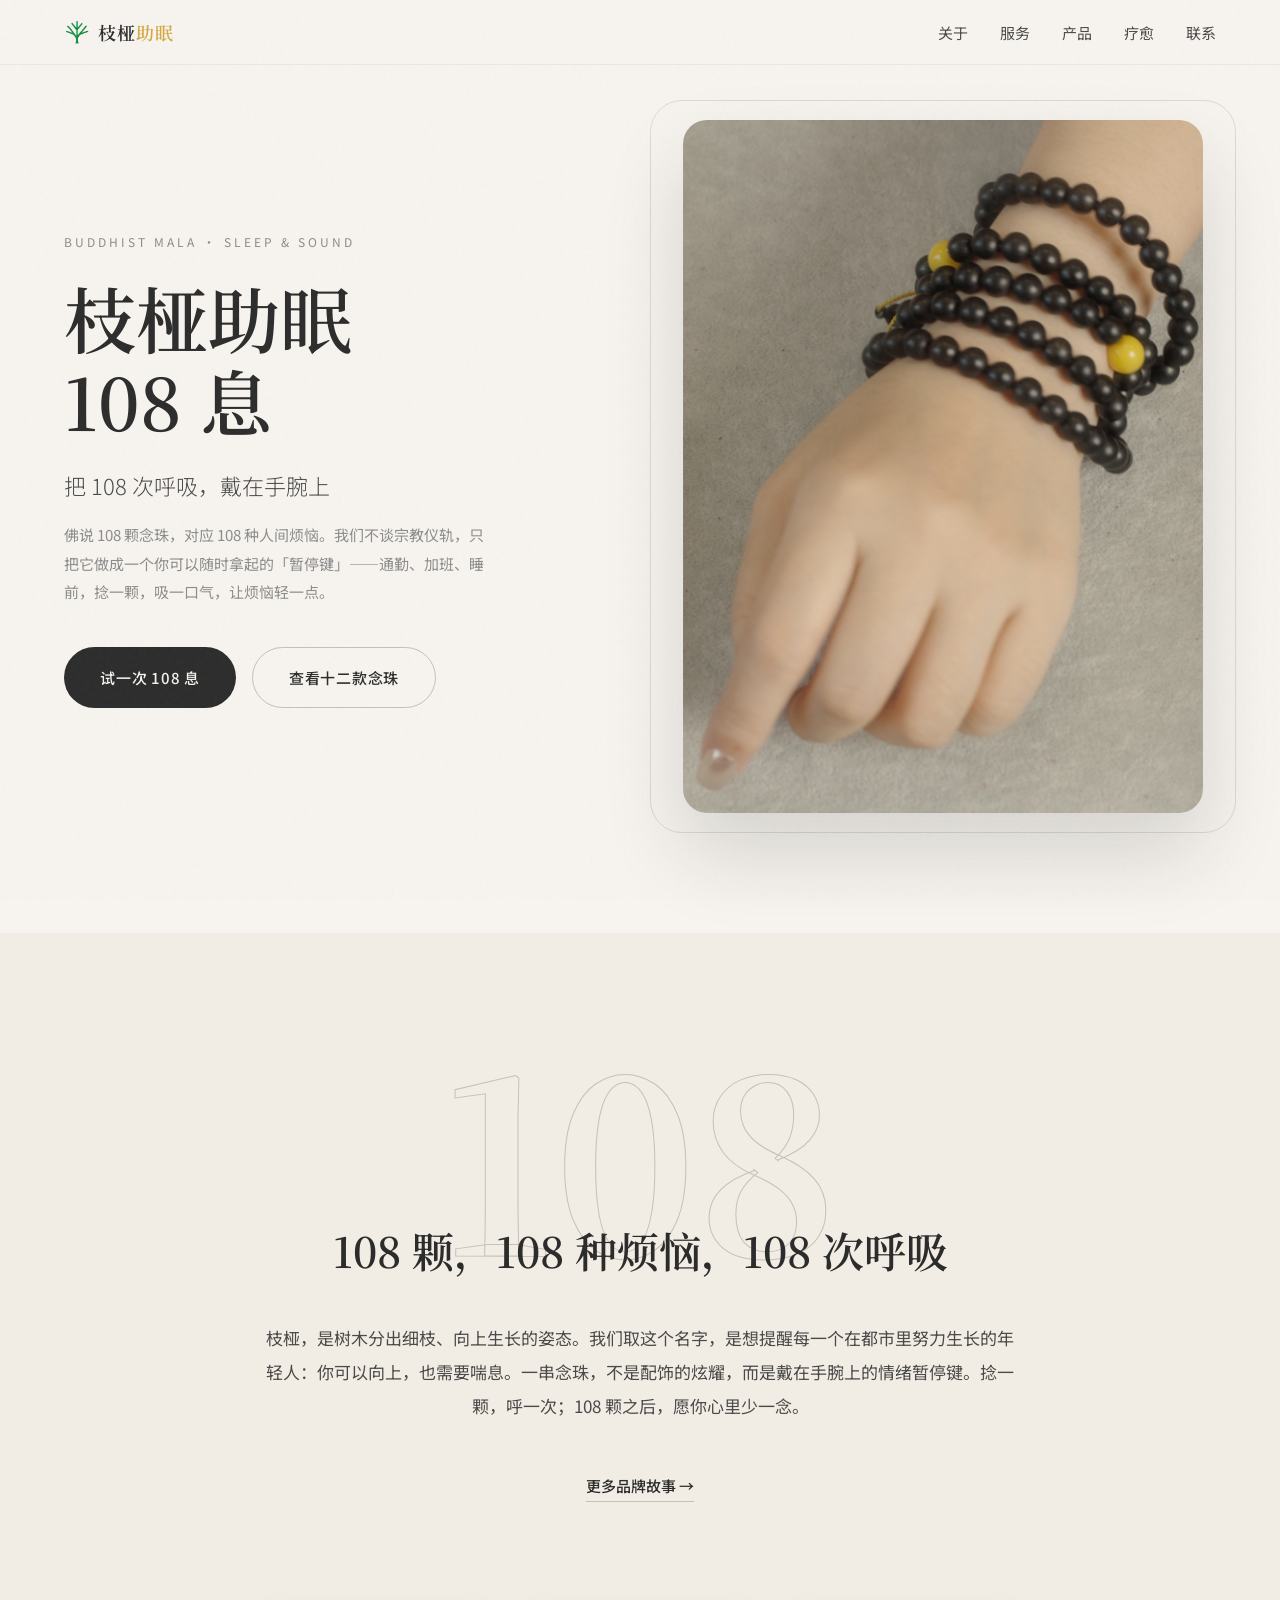
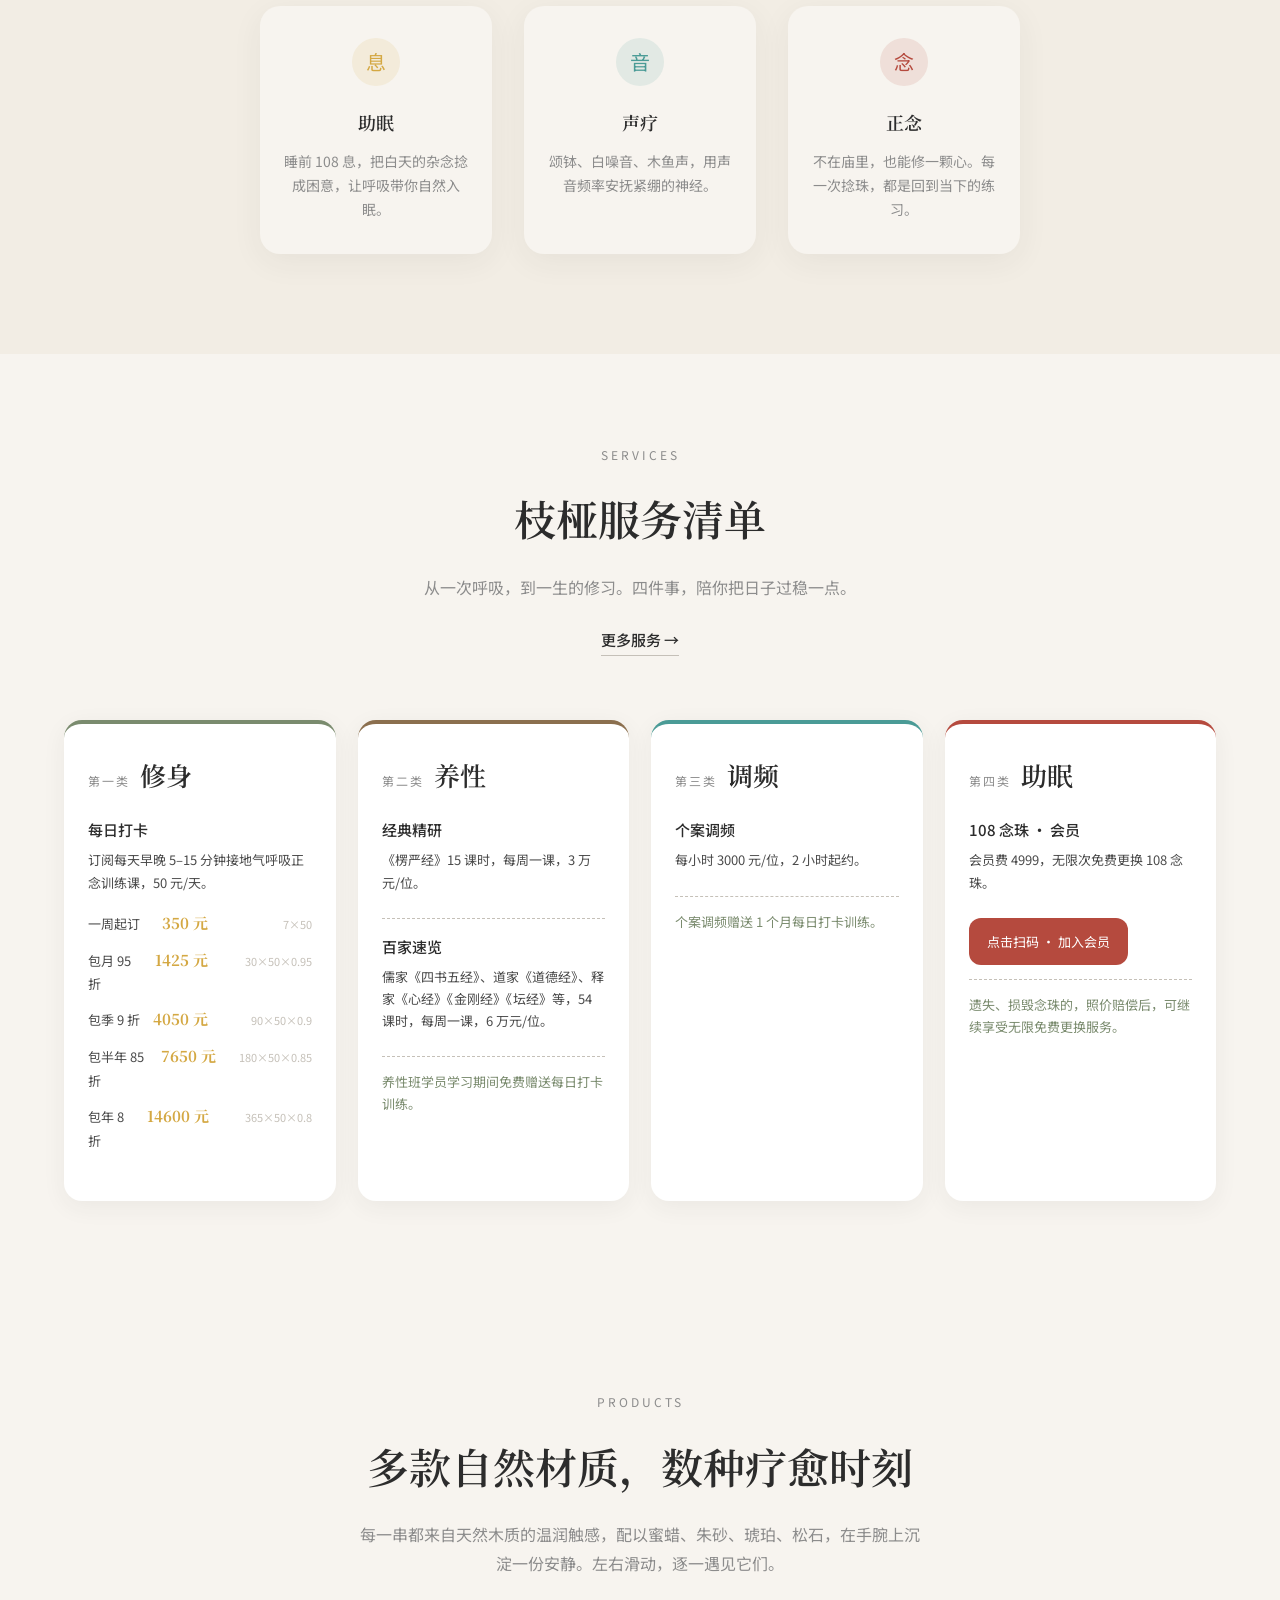
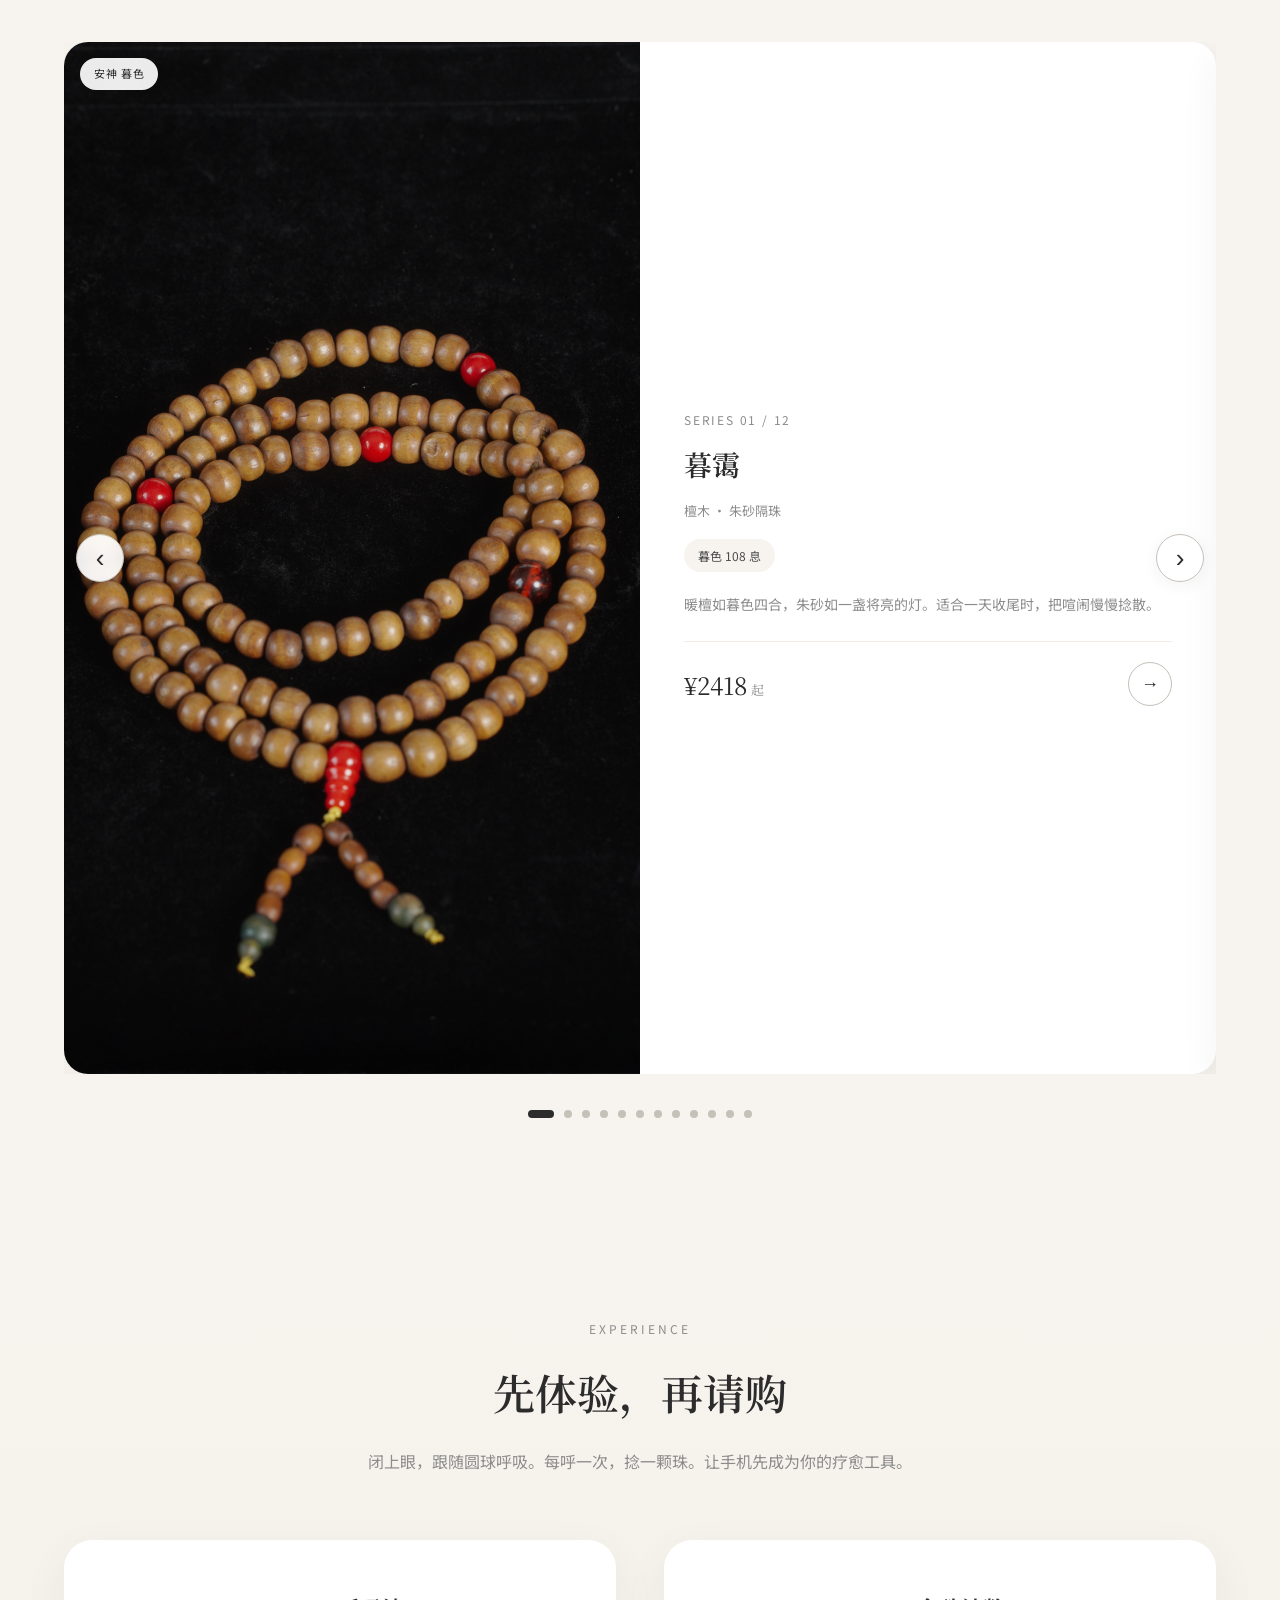
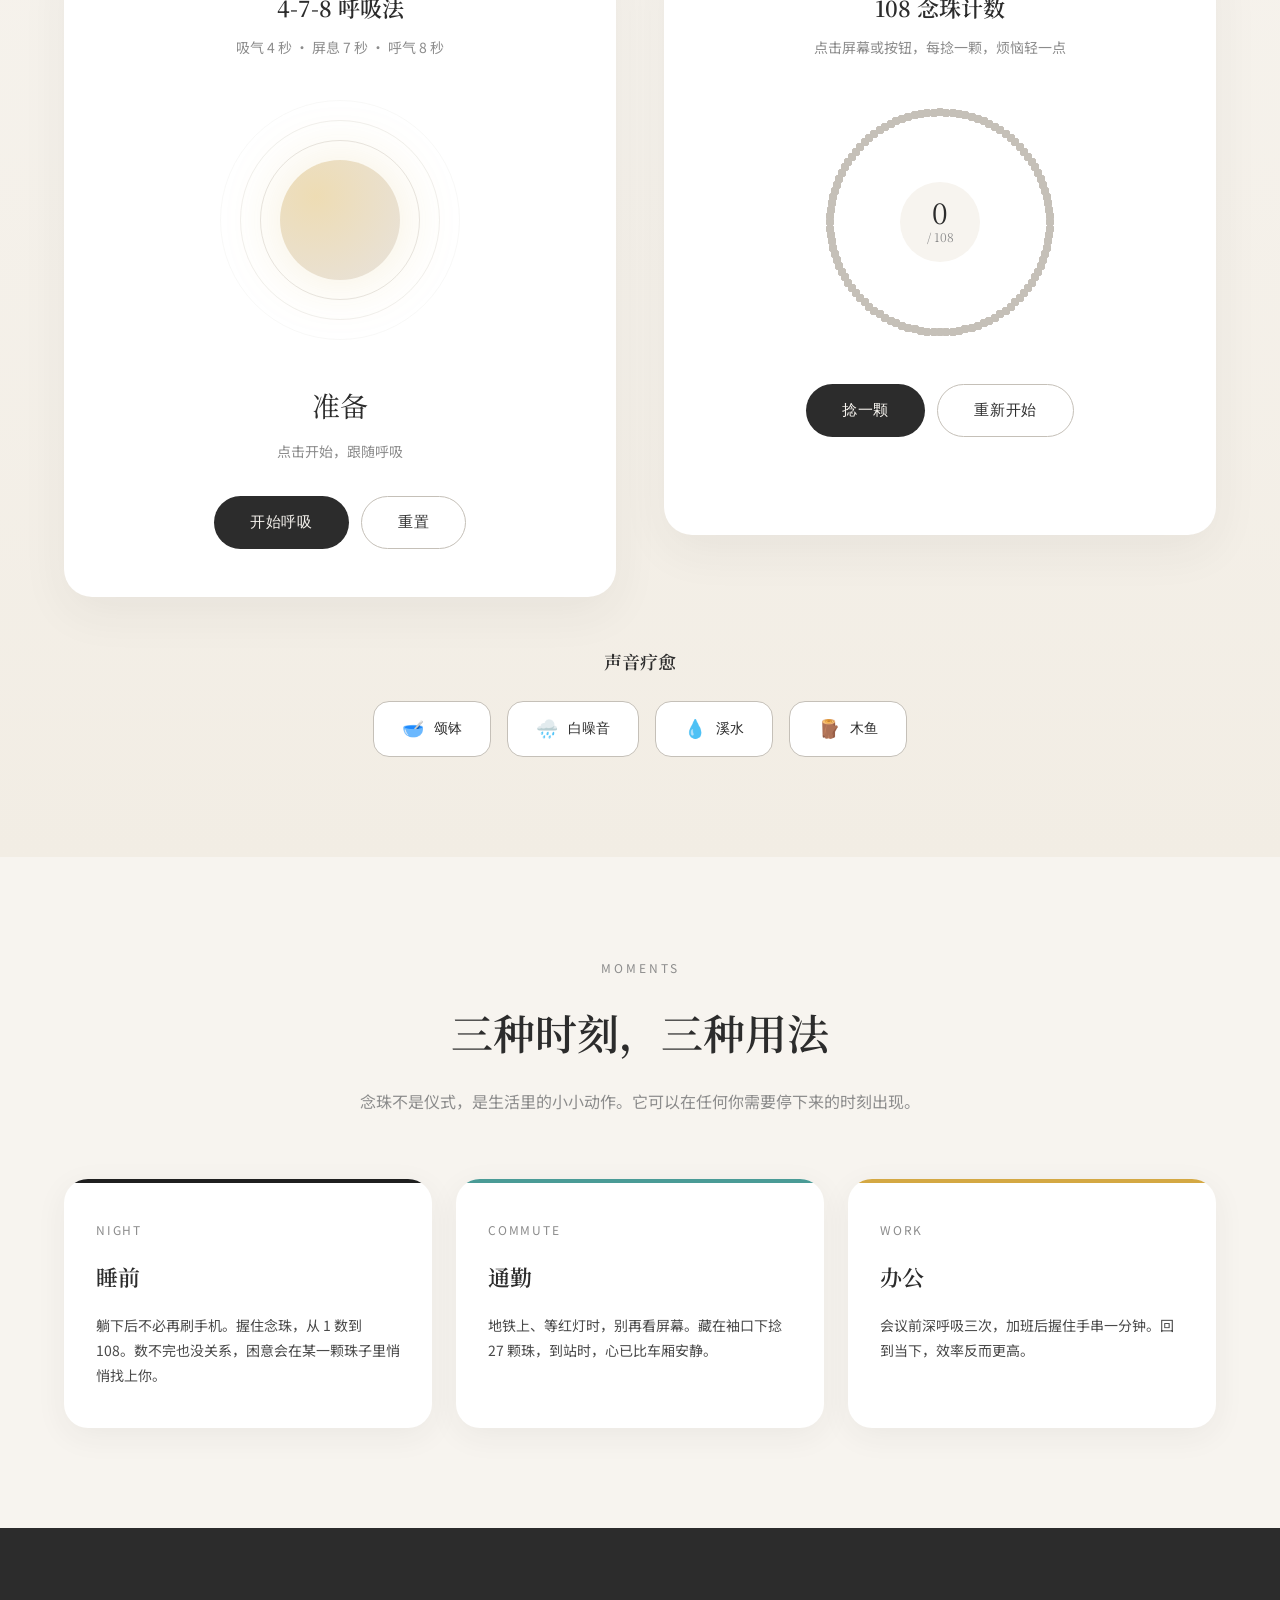
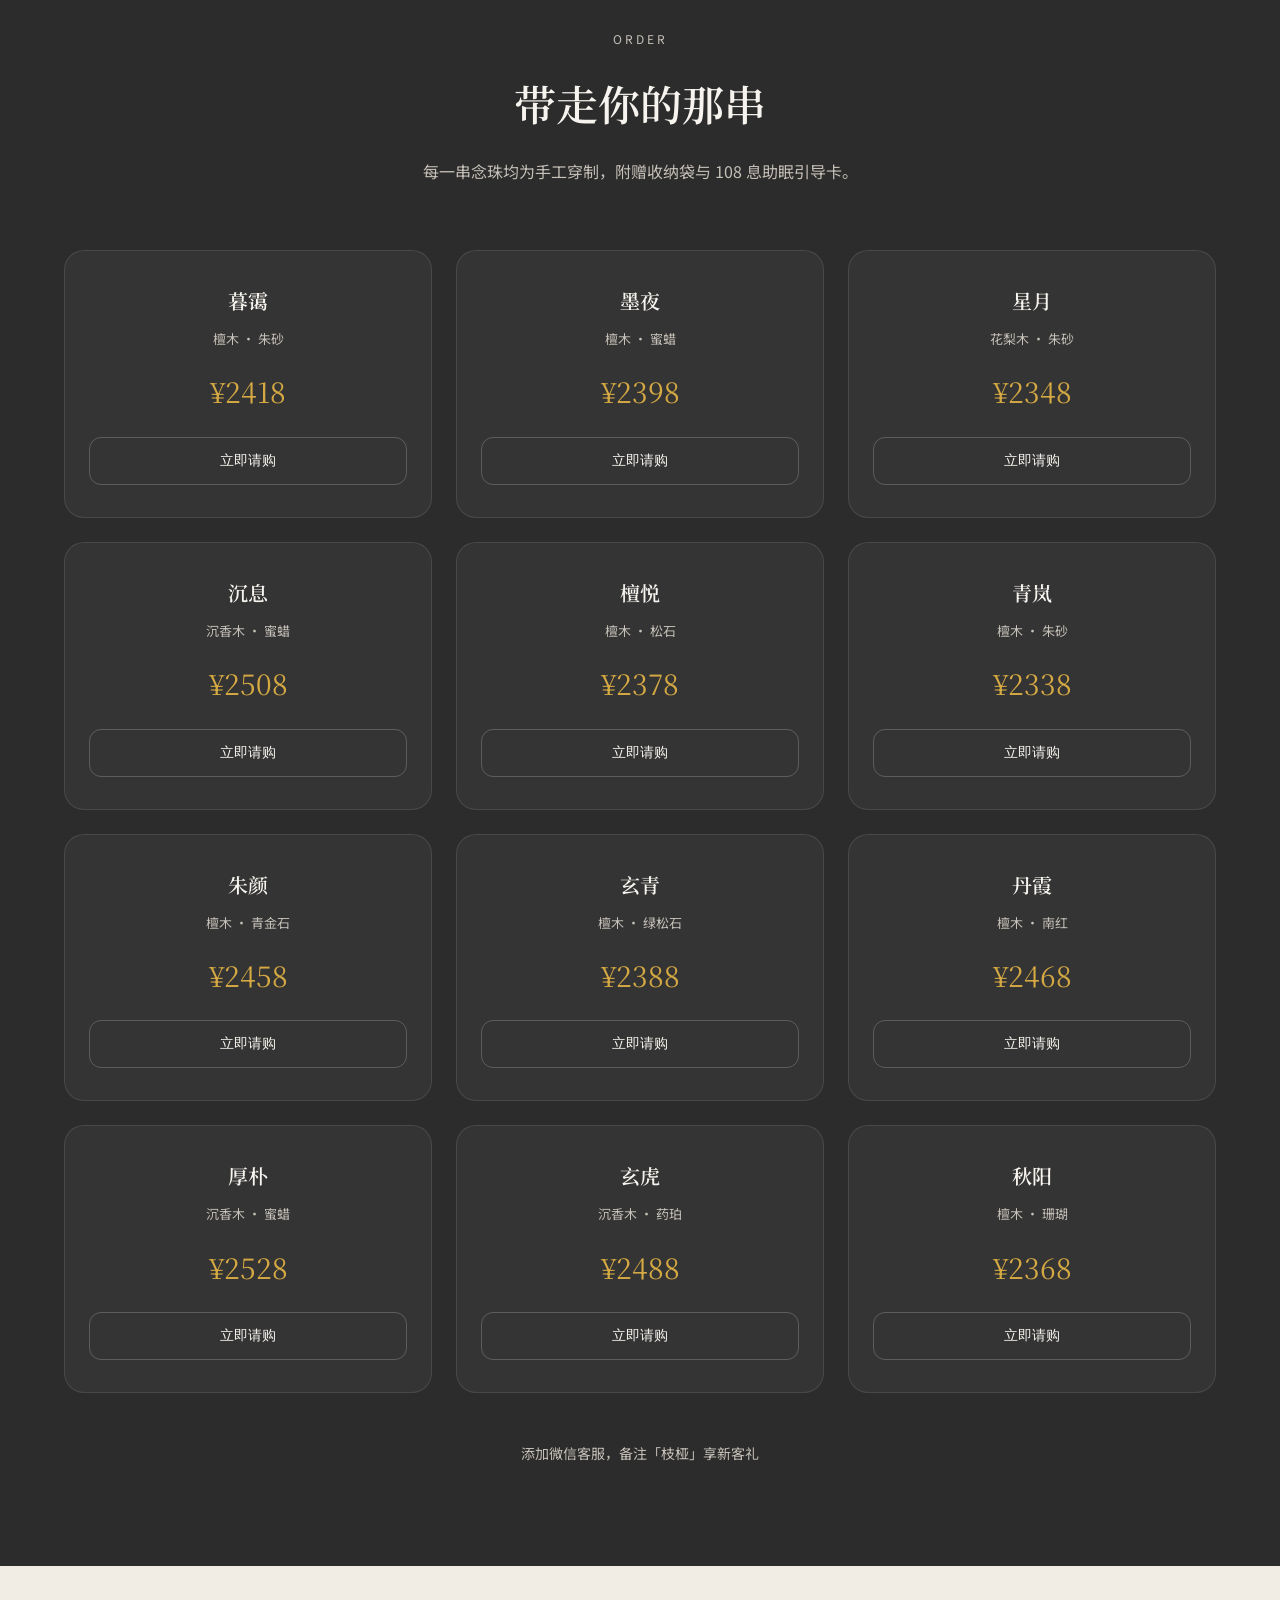
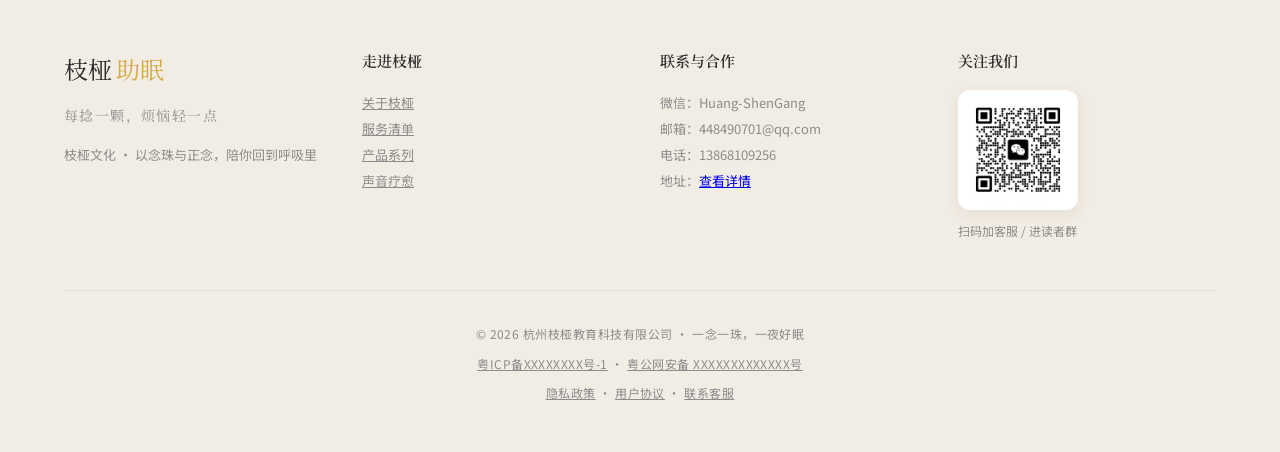
==== index.html @ 1755d7b4 "隐藏「赤忱」+ 新增「暮霭」（檀木·朱砂，置于第一位）：全站产品数量 12 款，SERIES 编号重排 01-12" ====
<!DOCTYPE html>
<html lang="zh-CN" data-page-node-id="Xsze7Mt7kHGdjy5nFvJ7pt" data-dm-ref="1"><head data-page-node-id="XL3EOWxPtWLcc6HyI97EeA">
  <meta charset="UTF-8" data-page-node-id="Lu7elfSgud0n65DjSNiyik">
  <meta name="viewport" content="width=device-width, initial-scale=1.0, maximum-scale=1.0, user-scalable=no" data-page-node-id="o510PxO5kkcFfG4a4TJm6H">
  <title>枝桠助眠</title>
  <meta name="description" content="把 108 次呼吸戴在手腕上。枝桠助眠提供 12 款天然木质 108 念珠，每日打卡正念训练、经典精研、声音疗愈、调频咨询。杭州公司出品。" data-page-node-id="N2DPRKXx6PXoToUxhIfTzP">
  <meta name="keywords" content="枝桠助眠,108息,108念珠,正念训练,助眠,声音疗愈,念珠,禅修,每日打卡,杭州" data-page-node-id="JdfQPkbAN5FLi4oNBvdizj">
  <meta name="author" content="杭州枝桠教育科技有限公司" data-page-node-id="fackbn4Z1T8OiL0eUDfnx5">
  <meta name="theme-color" content="#F7F4EF" data-page-node-id="m8EUCg2NNjELiGyZe4o0WL">
  <meta property="og:type" content="website" data-page-node-id="qYY3hBsVC5tS8bGJkFAPLZ">
  <meta property="og:site_name" content="枝桠助眠" data-page-node-id="lOR08wnrOR22Vu9dRcIi9E">
  <meta property="og:title" content="枝桠教育· 服务清单" data-page-node-id="PXAYuJP5hULtqwTJR67Q32">
  <meta property="og:description" content="从一次呼吸，到一生的修习。四件事，陪你把日子过稳一点。" data-page-node-id="zW1jyweEhAxYaI7Zi8RaD9">
  <meta property="og:image" content="https://zhiya-help-sleep.pages.dev/logo.png" data-page-node-id="iyIdbalbZy7TFNTv6vFr4B">
  <meta property="og:image:width" content="350" data-page-node-id="EOUU5ohxH7Pznlj1hRXUIW">
  <meta property="og:image:height" content="350" data-page-node-id="tg3UFgAJHjCa39ugRRlAm8">
  <meta property="og:url" content="https://zhiyafozhu-zhiyazhumian-d5gupxrnneb911975.webapps.tcloudbase.com/" data-page-node-id="KtIgBCnYBvNf7atm41kqeH">
  <meta property="og:locale" content="zh_CN" data-page-node-id="ucyrylxhYBv0ZYQUksVAaR">
  <meta name="twitter:card" content="summary_large_image" data-page-node-id="Z0RCOJsH3r1AmndOAV9iY6">
  <meta name="twitter:title" content="枝桠教育· 服务清单" data-page-node-id="0RYLodDibVihsaYdIKEXh3">
  <meta name="twitter:description" content="从一次呼吸，到一生的修习。四件事，陪你把日子过稳一点。" data-page-node-id="Y2zACKH5EmJkW8E24ZJheF">
  <meta name="twitter:image" content="https://zhiya-help-sleep.pages.dev/logo.png" data-page-node-id="jdPpTEUe1OYcYMmEmQtOM8">
  <link rel="canonical" href="https://zhiyafozhu-zhiyazhumian-d5gupxrnneb911975.webapps.tcloudbase.com/" data-page-node-id="9vXhURHb1uFUSLkEatDNmP">
  <link rel="preconnect" href="https://fonts.googleapis.com" data-page-node-id="F9Tzl05Bqqv5DJdj9nmVnO">
  <link rel="preconnect" href="https://fonts.gstatic.com" crossorigin="" data-page-node-id="odGGOt1WYvP0eAFGag9gj1">
  <link href="https://fonts.googleapis.com/css2?family=Noto+Sans+SC:wght@300;400;500&amp;family=Noto+Serif+SC:wght@400;600;700&amp;display=swap" rel="stylesheet" data-page-node-id="Atrb23auFLMK4jYB6saE2Z">
  <link rel="stylesheet" href="./assets/site.css" data-page-node-id="xWvyuRmSEZaJAtHjuTyTLJ">
</head>
<body data-page-node-id="NDp3d4Wnr6md4eYDqY2Nny" style="">

  <!-- Site Nav -->
  <header class="site-nav scrolled" id="siteNav" data-page-node-id="hozm0GTx6frfkAtpkik1vY">
    <div class="nav-inner" data-page-node-id="ZiLvt4Ef1d9DLdaXmCVcXf">
      <a href="./index.html" class="nav-brand" data-page-node-id="2avZ2AVHZYKO9Y283AaA7N"><img src="./logo.png" alt="枝桠助眠" class="nav-logo">枝桠<span data-page-node-id="n09YguFWCNA6m8xWzMRQgF">助眠</span></a>
      <button class="nav-toggle" id="navToggle" aria-label="菜单" aria-expanded="false" data-page-node-id="eFPJqByAjH73Pfvh6YQIJQ">
        <span data-page-node-id="xN1wXyDy1dhe56nRgHsmEs"></span><span data-page-node-id="4H0V3enryaYlElkNquVule"></span><span data-page-node-id="L5Y8sWwOwocI4CnZTh9OBc"></span>
      </button>
      <ul class="nav-links" id="navLinks" data-page-node-id="LXoM1xEfzryJKtiYDk2tqf">
        <li data-page-node-id="Rrc4AycmxWwL6kRM92UvQK"><a href="./about.html" class="nav-link" data-page-node-id="JcpAbtJjzr6bN4lYLliPYv">关于</a></li>
        <li data-page-node-id="KToEvuh61uiep6Kqld4Kgh"><a href="./services.html" class="nav-link" data-page-node-id="oAgnCxYzMyUEygxYnYNC00">服务</a></li>
        <li data-page-node-id="uFgDXFEttP4tu0LxoObtbl"><a href="./products.html" class="nav-link" data-page-node-id="Oag4ycEDGEap80foTMZGfI">产品</a></li>
        <li data-page-node-id="5ArXoL4NqO953xLEu4iv09"><a href="./index.html#healing" class="nav-link" data-page-node-id="TyD5rE4saNq59eRADcpD87">疗愈</a></li>
        <li data-page-node-id="zyM8tQSt1hxaBRwS8Ex1nl"><a href="./contact.html" class="nav-link" data-page-node-id="dN1Hr05oC5OgCNXvUtF1Xp">联系</a></li>
      </ul>
    </div>
  </header>

  <!-- Hero -->
  <section class="hero" id="hero" data-page-node-id="htkpGKgbJUii4hRYsTAfgi">
    <div class="container" data-page-node-id="1lgcEOADL4UZOP7GgocKfC">
      <div class="hero-inner" data-page-node-id="UeeTrP3zZ7xDtkxvSW2hGL">
        <div class="hero-content" data-page-node-id="0JvtJBioSFJ6JMYK3NdDBg">
          <span class="hero-label reveal active" data-page-node-id="AbklRoSwGjx0K43FJtHCT8">BUDDHIST MALA · SLEEP &amp; SOUND</span>
          <h1 class="hero-title reveal stagger-1 active" data-page-node-id="NKBwHkApNDyjpQdmHBw4FW">
            <span data-page-node-id="STZA7hbbeeHsK1pW0qJz12" style="white-space: pre-wrap; cursor: text;">枝桠助眠</span>
            <span data-page-node-id="5dxs5YBG0T2GaR5GEXlFoT">108 息</span>
          </h1>
          <p class="hero-subtitle reveal stagger-2 active" data-page-node-id="lZkmJsFyYk3KhQ5MxkqAhI">把 108 次呼吸，戴在手腕上</p>
          <p class="hero-desc reveal stagger-3 active" data-page-node-id="tSlyEeIG0OVGDiF9uvhyTB">
            佛说 108 颗念珠，对应 108 种人间烦恼。我们不谈宗教仪轨，只把它做成一个你可以随时拿起的「暂停键」——通勤、加班、睡前，捻一颗，吸一口气，让烦恼轻一点。
          </p>
          <div class="hero-actions reveal stagger-4 active" data-page-node-id="cG91Do93XZ4kXGfVLwm0H5">
            <a href="#healing" class="btn btn-primary" data-page-node-id="AfIEKuF397ofAV3i2KBM3w">试一次 108 息</a>
            <a href="#products" class="btn btn-outline" data-page-node-id="HJg3AR2mGRZIrOhcB9DGy7">查看十二款念珠</a>
          </div>
        </div>
        <div class="hero-visual reveal stagger-2 active" data-page-node-id="U3Q3dir2OJKBZlE09WLAAm">
          <div class="hero-image-frame" data-page-node-id="s84IUERqMnFoMqgTws2076"></div>
          <div class="hero-image-wrapper" data-page-node-id="Cyhw0vH3pJGdFmBCTfcHgP">
            <img src="./产片图片/1.png" alt="枝桠助眠上手图" data-page-node-id="5alg8jWF8evKK8hbAtwGJX">
          </div>
        </div>
      </div>
    </div>
    
  </section>

  <!-- Concept -->
  <section class="concept" id="concept" data-page-node-id="0ZkCdajFPbNf7O9PVHUBAi">
    <div class="container" data-page-node-id="iKXfYIANZY7sMqnp8XQQNy">
      <div class="concept-number reveal active" data-page-node-id="i3xWxFayurFH3s865KLkk6">108</div>
      <div class="concept-content" data-page-node-id="mGwsDnssfBsSXOYkSiiMQY">
        <h2 class="concept-title reveal stagger-1 active" data-page-node-id="hfUlPhqmHwbj5Um7EuSwT0">108 颗，108 种烦恼，108 次呼吸</h2>
        <p class="concept-text reveal stagger-2 active" data-page-node-id="nD0HQASa4mi1PHBZZPduDt">
          枝桠，是树木分出细枝、向上生长的姿态。我们取这个名字，是想提醒每一个在都市里努力生长的年轻人：你可以向上，也需要喘息。一串念珠，不是配饰的炫耀，而是戴在手腕上的情绪暂停键。捻一颗，呼一次；108 颗之后，愿你心里少一念。
        </p>
          <a class="concept-more" href="./about.html" data-page-node-id="moreAboutHome">更多品牌故事 →</a>
        <div class="concept-items" data-page-node-id="9rYjMYkkoEGcoiHYqKHhUQ">
          <div class="concept-item reveal stagger-1 active" data-page-node-id="iQFLAryuZBWTT1IShoz5Gh">
            <div class="concept-item-icon" data-page-node-id="lx27HHEYSGD2M31WA9FROG">息</div>
            <h3 data-page-node-id="5nSWCEePJyQJO58GFScGSI">助眠</h3>
            <p data-page-node-id="g3Ix6LKfaYZKHD1jObZg5C">睡前 108 息，把白天的杂念捻成困意，让呼吸带你自然入眠。</p>
          </div>
          <div class="concept-item reveal stagger-2 active" data-page-node-id="nrf6zEiVMD1WWBSDjQ6rX7">
            <div class="concept-item-icon" data-page-node-id="HF7uLNHFOuGEUs9sgHraNJ">音</div>
            <h3 data-page-node-id="GUnWZN41HuwI6nMzR6hQIA">声疗</h3>
            <p data-page-node-id="B8TSqPLtix7u0Q4mD3fjUe">颂钵、白噪音、木鱼声，用声音频率安抚紧绷的神经。</p>
          </div>
          <div class="concept-item reveal stagger-3 active" data-page-node-id="saQKF54FqGRLWtLKHwGSaZ">
            <div class="concept-item-icon" data-page-node-id="1qom6bmFVcBvzUD9OlhEaI">念</div>
            <h3 data-page-node-id="N9Uipgosr5vFUlMjZPXMmc">正念</h3>
            <p data-page-node-id="s0ujrbq4qVueLRWQ8xGhuq">不在庙里，也能修一颗心。每一次捻珠，都是回到当下的练习。</p>
          </div>
        </div>
      </div>
    </div>
  </section>

  <!-- Services List -->
  <section class="services" id="services" data-page-node-id="BZNGfHFKxBD3MiWpWkHl2z">
    <div class="container" data-page-node-id="yHSjWQZWhzxwdig5OxJLR0">
      <div class="section-header" data-page-node-id="LHDKA6Nea5VSo8QqD5Hr7l">
        <div class="section-label reveal active" data-page-node-id="v4nXaSWkFTj1v9EA2fErGQ">SERVICES</div>
        <h2 class="section-title reveal stagger-1 active" data-page-node-id="zH8Mm7XJi8S0gB9kIWYw8Y">枝桠服务清单</h2>
        <p class="section-desc reveal stagger-2 active" data-page-node-id="pxlpWNqFv0PDzgK1LeMbJW">从一次呼吸，到一生的修习。四件事，陪你把日子过稳一点。</p>
        <a class="services-more" href="./services.html" data-page-node-id="moreServicesHome">更多服务 →</a>
      </div>
      <div class="services-grid reveal stagger-2 active" data-page-node-id="8ILrJ120P3s0jS70XgURpO">

        <!-- 第一类 修身 -->
        <div class="service-card service-xiu" data-page-node-id="tnNQpAG3XOqEQ3dnROOvD4">
          <div class="service-cat" data-page-node-id="kVJHFD8M4UbpoL0KvdmrxN">
            <span class="service-cat-no" data-page-node-id="igVw33lbrKDG6KXGHW3Z2E">第一类</span>
            <h3 class="service-cat-name" data-page-node-id="UJPdq0y84cX7d6SoNzt9aU">修身</h3>
          </div>
          <ul class="service-list" data-page-node-id="aMOrLvHPRU64pV70HvytnN">
            <li class="service-item" data-page-node-id="6sfLtgZILR1H5K36ix9w5C">
              <div class="service-item-title" data-page-node-id="CLQGjiuO6I11P9SYNrysHB">每日打卡</div>
              <p class="service-item-desc" data-page-node-id="aHgTnvKfYBi7Ah5WC2EkJ8">订阅每天早晚 5–15 分钟接地气呼吸正念训练课，50 元/天。</p>
              <ul class="service-plans" data-page-node-id="GcR8lxAsq2aoBIuFBkuXAG">
                <li data-page-node-id="yJE282iVeWVqyUWc7L6hBc"><span data-page-node-id="1jpPYaLjGRkvxCNS3lZfRc">一周起订</span><b data-page-node-id="ZjolKEdb5qQAlO1fVilzKw">350 元</b><i data-page-node-id="T32mROiUCbaNkVc1mlEOrU">7×50</i></li>
                <li data-page-node-id="Kcp1sPyKk7od7O2dEzBAik"><span data-page-node-id="ihlnuHEGA60z2GTm0wL1S5">包月 95 折</span><b data-page-node-id="W54QrXluE2tzKrTe1uTw5g">1425 元</b><i data-page-node-id="HrhElY1IrpF6BYgDBEW3Ez">30×50×0.95</i></li>
                <li data-page-node-id="kDKBCjAVVedIEtwj4QKeqB"><span data-page-node-id="fyujQBdH8sJeOX8XDAqRrz">包季 9 折</span><b data-page-node-id="JNdF61YhaeD2tzgfagtICU">4050 元</b><i data-page-node-id="50fQ5GtNmNgTqcFUav3jAl">90×50×0.9</i></li>
                <li data-page-node-id="tghv0AzESmYY7w6t9JEFhw"><span data-page-node-id="99LSiX1GSU7srXJOuDrhch">包半年 85 折</span><b data-page-node-id="9amaloCZVlfKBplQihDTIk">7650 元</b><i data-page-node-id="GTJMeBQfW5qhcLmD5QdoIj">180×50×0.85</i></li>
                <li data-page-node-id="sjUUPJm4K0YJyZJGkOj2Yw"><span data-page-node-id="OOl2Jt113LmeOAPIO5lNQJ">包年 8 折</span><b data-page-node-id="gCJVuDAEB0GXE9RBhGrEaL">14600 元</b><i data-page-node-id="PEu1upijHDtKX9RHek3Kil">365×50×0.8</i></li>
              </ul>
            </li>
          </ul>
        </div>

        <!-- 第二类 养性 -->
        <div class="service-card service-yang" data-page-node-id="mCjYeooxgJmrqlGvEIZpRb">
          <div class="service-cat" data-page-node-id="WHkxhl5D3lZvfrpXGjr6Nt">
            <span class="service-cat-no" data-page-node-id="wQSfd92oh3gA8L0ujpXMPw">第二类</span>
            <h3 class="service-cat-name" data-page-node-id="JmLIvnTu2ZXWxNBkxDUTu7">养性</h3>
          </div>
          <ul class="service-list" data-page-node-id="BtZQ3B5cwP2sKQiqQy6N6z">
            <li class="service-item" data-page-node-id="K857gXwK3JLxg7GUlUfWQp">
              <div class="service-item-title" data-page-node-id="Egs9bEU67lBqLRFsR5pvwQ">经典精研</div>
              <p class="service-item-desc" data-page-node-id="GUc8MV20omEbtvCGXo7270">《楞严经》15 课时，每周一课，3 万元/位。</p>
            </li>
            <li class="service-item" data-page-node-id="kAXS56BUWaL7tqLgg7EL0v">
              <div class="service-item-title" data-page-node-id="SDpvTAgeIPR9vprGLbpkXa">百家速览</div>
              <p class="service-item-desc" data-page-node-id="A0av8SA6gO9qlP3ceuncCW">儒家《四书五经》、道家《道德经》、释家《心经》《金刚经》《坛经》等，54 课时，每周一课，6 万元/位。</p>
            </li>
            <li class="service-item" data-page-node-id="sfK51SVVIsFOoNGqqhxuxo">
              <p class="service-item-desc service-note" data-page-node-id="a6aYYvgOCMWBjoQPwi664N">养性班学员学习期间免费赠送每日打卡训练。</p>
            </li>
          </ul>
        </div>

        <!-- 第三类 调频 -->
        <div class="service-card service-diao" data-page-node-id="S1GjYaIsqjQZAvLXxDR3RB">
          <div class="service-cat" data-page-node-id="UQNyRwiSBvIbtuR9SF2upa">
            <span class="service-cat-no" data-page-node-id="pGZgeh8JtqWmusjcC4uaCs">第三类</span>
            <h3 class="service-cat-name" data-page-node-id="ZHPj0gJG3R7xBkGYfAz4qF">调频</h3>
          </div>
          <ul class="service-list" data-page-node-id="toa2PMpFYF57eBhgZNmwNg">
            <li class="service-item" data-page-node-id="p3OogIK1RqSwyY4G3xapr9">
              <div class="service-item-title" data-page-node-id="9kLbFEsIL5AJiduURIdsad">个案调频</div>
              <p class="service-item-desc" data-page-node-id="8EE6lvW2DzdOlPuUMS7fu4">每小时 3000 元/位，2 小时起约。</p>
            </li>
            <li class="service-item" data-page-node-id="JT6X0t2MZsyAuuGUgHlWGb">
              <p class="service-item-desc service-note" data-page-node-id="lQQBNFFJToHjGrEYzzXHi7">个案调频赠送 1 个月每日打卡训练。</p>
            </li>
          </ul>
        </div>

        <!-- 第四类 炼器 -->
        <div class="service-card service-lian" data-page-node-id="3iEFRRDjRmTRuhXKEz1F8D">
          <div class="service-cat" data-page-node-id="8G9oZVC60SSKIAUWUBnx28">
            <span class="service-cat-no" data-page-node-id="0CTP8Tybe3p0sqzD5s6PR8">第四类</span>
            <h3 class="service-cat-name" data-page-node-id="IT9CZsF73SuHiM4vo2b8lD" style="">助眠</h3>
          </div>
          <ul class="service-list" data-page-node-id="9hjdWcYRx8MJob6E20fklr">
            <li class="service-item" data-page-node-id="zznygeG2nBFN1OO1JlhMwt">
              <div class="service-item-title" data-page-node-id="IGhxi3pzBHT8t3v08VPYYX">108 念珠 · 会员</div>
              <p class="service-item-desc" data-page-node-id="6k3yNTI6uGA3v2oPiX9y9a">会员费 4999，无限次免费更换 108 念珠。</p>
              <button class="service-link js-member" type="button" data-page-node-id="aY62WBOkSpy4ArSjeZ2sjO">点击扫码 · 加入会员</button>
            </li>
            <li class="service-item" data-page-node-id="ukvLnEuHFuStx6ko57EriR">
              <p class="service-item-desc service-note" data-page-node-id="LERo8EQjHsNi2PHFwVjNvK">遗失、损毁念珠的，照价赔偿后，可继续享受无限免费更换服务。</p>
            </li>
          </ul>
        </div>

      </div>
    </div>
  </section>

  <!-- Products Slider -->
  <section class="products" id="products" data-page-node-id="PToc5t1iqCOXdDmd3UkL7L">
    <div class="container" data-page-node-id="pyQ7C4e9eBFxLFbIhsknyJ">
      <div class="section-header" data-page-node-id="BP1MeK6FDOjiOB5uOpvT88">
        <div class="section-label reveal active" data-page-node-id="In3FIzdLcTNNr78YLrCgUs">PRODUCTS</div>
        <h2 class="section-title reveal stagger-1 active" data-page-node-id="yF0ytJV4Sp6AykTqBHcFKl" style="">多款自然材质，数种疗愈时刻</h2>
        <p class="section-desc reveal stagger-2 active" data-page-node-id="B6d1vmaaXjlPJChU4eiYd0">每一串都来自天然木质的温润触感，配以蜜蜡、朱砂、琥珀、松石，在手腕上沉淀一份安静。左右滑动，逐一遇见它们。</p>
      </div>
      <div class="products-slider reveal stagger-2 active" data-page-node-id="uD7J5FpZYSvrvjCpOIFIgE">
        <button class="slider-arrow slider-prev" id="sliderPrev" aria-label="上一款" data-page-node-id="adv2brWdKD48WqsJtytqtY">‹</button>
        <div class="products-grid" id="productsGrid" data-page-node-id="FG9HaeJeIMkkzWbnmrfvP4" style="transform: translateX(0%);">
          <!-- Product: 暮霭（新增，置于第一位） -->
          <div class="product-card" data-product="暮霭" data-price="¥2418" data-page-node-id="muai100000000000000001">
            <div class="product-image" data-page-node-id="muai100000000000000002">
              <img src="./产片图片/第三期-暮霭.png" alt="暮霭 · 檀木朱砂上手照" data-page-node-id="muai100000000000000003">
              <span class="product-tag" data-page-node-id="muai100000000000000004">安神 暮色</span>
            </div>
            <div class="product-info" data-page-node-id="muai100000000000000005">
              <div class="product-series" data-page-node-id="muai100000000000000006">SERIES 01 / 12</div>
              <h3 class="product-name" data-page-node-id="muai100000000000000007">暮霭</h3>
              <p class="product-material" data-page-node-id="muai100000000000000008">檀木 · 朱砂隔珠</p>
              <span class="product-theme" data-page-node-id="muai100000000000000009">暮色 108 息</span>
              <p class="product-desc" data-page-node-id="muai10000000000000000a">暖檀如暮色四合，朱砂如一盏将亮的灯。适合一天收尾时，把喧闹慢慢捻散。</p>
              <div class="product-footer" data-page-node-id="muai10000000000000000b">
                <div class="product-price" data-page-node-id="muai10000000000000000c">¥2418<span data-page-node-id="muai10000000000000000d">起</span></div>
                <button class="product-btn js-buy" data-name="暮霭" aria-label="购买暮霭" data-page-node-id="muai10000000000000000e">→</button>
              </div>
            </div>
          </div>

          <!-- Product 1: 墨夜 -->
          <div class="product-card" data-product="墨夜" data-price="¥2398" data-page-node-id="n0tFkJKVCvHGBjuLJ11kfc">
            <div class="product-image" data-page-node-id="GSuRcdripvGFntkSazpYgQ">
              <img src="./产片图片/1.png" alt="墨夜 · 檀木蜜蜡上手照" data-page-node-id="uOQvRfnp2rci9GQXth2q94">
              <span class="product-tag" data-page-node-id="EaElOFB2AZizGuQoXzqTAg">助眠 grounding</span>
            </div>
            <div class="product-info" data-page-node-id="hqgBuvdwrBaMTOkj8Zqtel">
              <div class="product-series" data-page-node-id="pspm7FTqhmMufbKswNqcPK">SERIES 02 / 12</div>
              <h3 class="product-name" data-page-node-id="jCBH769I0gYFe45VCdZeX6">墨夜</h3>
              <p class="product-material" data-page-node-id="VCkRftjK1iXLkFGmGJVDe7">檀木 · 蜜蜡隔珠</p>
              <span class="product-theme" data-page-node-id="8wIF6vRGQbjSrqmoyPYT4h">睡前 108 息</span>
              <p class="product-desc" data-page-node-id="nmXtiGJoXNulmuCbDQVgGc">深色檀木沉静如夜，蜜蜡温润如月。适合辗转难眠时，把失眠捻成困意。</p>
              <div class="product-footer" data-page-node-id="B6jpbQAkVKhCrMo16y9DRf">
                <div class="product-price" data-page-node-id="jsowibdlIlOawd6xFkIA99">¥2398<span data-page-node-id="Ck5BBLoXR0eQn8tPjWovBB">起</span></div>
                <button class="product-btn js-buy" data-name="墨夜" aria-label="购买墨夜" data-page-node-id="nrYEDajbanAICUHC1AVG3b">→</button>
              </div>
            </div>
          </div>

          <!-- Product 2: 星月 -->
          <div class="product-card" data-product="星月" data-price="¥2348" data-page-node-id="tGPLUWAzFYQcopOC9F8KHV">
            <div class="product-image" data-page-node-id="fIsLsRQ6h0IU68QttuETRg">
              <img src="./产片图片/2.png" alt="星月 · 花梨木朱砂上手照" data-page-node-id="FKmHvPFSk39nXGuTSJCEZT">
              <span class="product-tag" data-page-node-id="qHJQFKeMS2V2abouHdaZEB">专注 清明</span>
            </div>
            <div class="product-info" data-page-node-id="F1VVd1yuYk1jV9cQ4qToZq">
              <div class="product-series" data-page-node-id="GKC4LEBxSOmWENHvA0Cxps">SERIES 03 / 12</div>
              <h3 class="product-name" data-page-node-id="eQXjgW8Vgz3XZ5rSOAvSPa">星月</h3>
              <p class="product-material" data-page-node-id="NlHoY1qNdoLGbZonUshE16">花梨木 · 朱砂隔珠</p>
              <span class="product-theme" data-page-node-id="PQZ1YIR2O4m4k9eKseH6tL">思绪纷杂时</span>
              <p class="product-desc" data-page-node-id="72uXjLXaJWmfD12WEqNnxq">浅色花梨木纹理干净，像把一弯月光戴在手腕。无论念头多乱，回到这一颗就好。</p>
              <div class="product-footer" data-page-node-id="qZYY7HS7siLL18oN9VAJjT">
                <div class="product-price" data-page-node-id="h42fUh8iiJvbbfibRxzajQ">¥2348<span data-page-node-id="rVDJQ4t4HPi0GEYdDFd7A6">起</span></div>
                <button class="product-btn js-buy" data-name="星月" aria-label="购买星月" data-page-node-id="ASDZi5DtELn5aAIM8d0qHE">→</button>
              </div>
            </div>
          </div>

          <!-- Product 3: 沉息 -->
          <div class="product-card" data-product="沉息" data-price="¥2508" data-page-node-id="rx7uOHJdLjyFCZYg1LMSSy">
            <div class="product-image" data-page-node-id="DuHcGW1CWzQNo15WvMSto3">
              <img src="./产片图片/3.png" alt="沉息 · 沉香木蜜蜡上手照" data-page-node-id="FR0netWQgxZisqU0Wzn8pI">
              <span class="product-tag" data-page-node-id="spGQzmEEYJ8Gldw1q5Mb35">减压 放松</span>
            </div>
            <div class="product-info" data-page-node-id="O5upAWtEtr7ahmRqqHl4VU">
              <div class="product-series" data-page-node-id="PieHgd9i17UGyEEFE7plx8">SERIES 04 / 12</div>
              <h3 class="product-name" data-page-node-id="1kDAsD092InAvpMJGXBQQU">沉息</h3>
              <p class="product-material" data-page-node-id="GMZcqZReZbrrMOylwybjBp">沉香木 · 蜜蜡隔珠</p>
              <span class="product-theme" data-page-node-id="ZRXiyIYep7Kqu0q3N5VUk7">压力过载时</span>
              <p class="product-desc" data-page-node-id="S9leotsY5vhCa20n3BUfjL">沉香木自带的木质气息，像把一片安静的森林戴在手腕。</p>
              <div class="product-footer" data-page-node-id="APHyKqVAczRwvOpmYZIlNG">
                <div class="product-price" data-page-node-id="a53S1wdFrftOWV4GtxjA1H">¥2508<span data-page-node-id="COdDJIEFwep2oMVNUWig6x">起</span></div>
                <button class="product-btn js-buy" data-name="沉息" aria-label="购买沉息" data-page-node-id="GqTJNZl5qZ8dznYxqyTJfb">→</button>
              </div>
            </div>
          </div>

          <!-- Product 4: 檀悦 -->
          <div class="product-card" data-product="檀悦" data-price="¥2378" data-page-node-id="u41EfqOnJJ8m9iJNQIbl9M">
            <div class="product-image" data-page-node-id="KMjgNNE7QOhIhDLaWCQk4x">
              <img src="./产片图片/4.png" alt="檀悦 · 檀木松石上手照" data-page-node-id="bBj7N9WoobD59ZrJTH6sBJ">
              <span class="product-tag" data-page-node-id="8CP8WJJMNP3FuXWoML4hk8">情绪平衡</span>
            </div>
            <div class="product-info" data-page-node-id="x6nbdiiTgKQmLneRRr9PvW">
              <div class="product-series" data-page-node-id="opDROl6wBswnvDEcauWPOs">SERIES 05 / 12</div>
              <h3 class="product-name" data-page-node-id="S3DzFX5MNbDWftJUN4TiJi">檀悦</h3>
              <p class="product-material" data-page-node-id="oxsa4znnvb3XQmAmdfXoE3">檀木 · 绿松石隔珠</p>
              <span class="product-theme" data-page-node-id="UL2sg3DpfykDCGsJ9BEcmP">情绪起伏时</span>
              <p class="product-desc" data-page-node-id="UZbcq9W59tgmgLUgsmLBmU">檀木安抚躁动的情绪，松石是心底的一汪清泉。</p>
              <div class="product-footer" data-page-node-id="iMXKC1iyps7L8m4yGXIet5">
                <div class="product-price" data-page-node-id="CM4cSYDHdyBnt9Ghif3FzU">¥2378<span data-page-node-id="17mazK80BH2i4wjrRYjqdS">起</span></div>
                <button class="product-btn js-buy" data-name="檀悦" aria-label="购买檀悦" data-page-node-id="fxWl2xvOxIkImeQhIWby3C">→</button>
              </div>
            </div>
          </div>

          <!-- Product 5: 青岚 -->
          <div class="product-card" data-product="青岚" data-price="¥2338" data-page-node-id="OtpRdO8mFs6jlP20TJySAK">
            <div class="product-image" data-page-node-id="szCHIOjsCbRYSU29Qnsr5I">
              <img src="./产片图片/5.png" alt="青岚 · 檀木朱砂上手照" data-page-node-id="ZSJhHlYgUNTUMb1ChbN1qO">
              <span class="product-tag" data-page-node-id="Zzo6UKN2ZUvRc6HsXffLf6">焕新 放下</span>
            </div>
            <div class="product-info" data-page-node-id="94tMorO26oRCmWcgWDTSFx">
              <div class="product-series" data-page-node-id="h0df8FWK7viZQIhs4UJnpo">SERIES 06 / 12</div>
              <h3 class="product-name" data-page-node-id="2GYklM7VnAINu2bvXLgN7Z">青岚</h3>
              <p class="product-material" data-page-node-id="d1phpmD5eiKcYRLYcw4Rlk">檀木 · 朱砂隔珠</p>
              <span class="product-theme" data-page-node-id="FIWz9JO8SA8ODO1x2jQPC5">想翻篇的时刻</span>
              <p class="product-desc" data-page-node-id="cMNOeUWE7M7Ppp4bmCw6H4">檀木色泽如山岚，适合放下执念、重新开始的时刻。</p>
              <div class="product-footer" data-page-node-id="6b68FRn4q3pM2NHdXyWEmW">
                <div class="product-price" data-page-node-id="uokOviXHXZuEYXS1OHrFqD">¥2338<span data-page-node-id="iXeF9e5tou4WvzAB7hGjrU">起</span></div>
                <button class="product-btn js-buy" data-name="青岚" aria-label="购买青岚" data-page-node-id="a8R8sMYzVSuDvVFtRl8lFU">→</button>
              </div>
            </div>
          </div>

          <!-- Product 6: 赤忱（已隐藏，不参与展示与统计） -->
          <div class="product-card" data-product="赤忱" data-price="¥2438" data-page-node-id="0r4KrTiyJDStA4ZG1eIi09" data-always-hidden hidden>
            <div class="product-image" data-page-node-id="Akno1tAvQrP31DYCe8oZd9">
              <img src="./产片图片/6.png" alt="赤忱 · 檀木琥珀上手照" data-page-node-id="HPDjGkrcntvMsqVCRyjdL7">
              <span class="product-tag" data-page-node-id="AfUYQddaB2USQIRsJuz6Vc">勇气 活力</span>
            </div>
            <div class="product-info" data-page-node-id="o4ILHdHDo1tDEm1EpMYgkJ">
              <div class="product-series" data-page-node-id="sG9vd9RK6DY5LQWzRwpJlD">SERIES 06 / 12</div>
              <h3 class="product-name" data-page-node-id="MjTqbxgKCbWEdQB9vLJW9J">赤忱</h3>
              <p class="product-material" data-page-node-id="911N7eHXzUtQh06B2I4vF8">檀木 · 琥珀隔珠</p>
              <span class="product-theme" data-page-node-id="WIV5mUbftWfrskXxEybkOz">低能量时刻</span>
              <p class="product-desc" data-page-node-id="2cWdLK0si5nBUhBPIyI9yu">深色檀木的温润与琥珀的通透，给需要勇气的日子一点底气。</p>
              <div class="product-footer" data-page-node-id="v2ocqZ3zr0tvVv0yV2Vro3">
                <div class="product-price" data-page-node-id="uSMUJiZIaJeOxCWWfyDo8l">¥2438<span data-page-node-id="JZOuIhFzcFG5eXpNRSZaOX">起</span></div>
                <button class="product-btn js-buy" data-name="赤忱" aria-label="购买赤忱" data-page-node-id="xqqWDFbze21kDzIkAIAMIG">→</button>
              </div>
            </div>
          </div>

          <!-- Product 7: 朱颜 -->
          <div class="product-card" data-product="朱颜" data-price="¥2458" data-page-node-id="np7a000000000000000001">
            <div class="product-image" data-page-node-id="np7a000000000000000002">
              <img src="./产片图片/7.jpg" alt="朱颜 · 檀木青金上手照" data-page-node-id="np7a000000000000000003">
              <span class="product-tag" data-page-node-id="np7a000000000000000004">专注 沉静</span>
            </div>
            <div class="product-info" data-page-node-id="np7a000000000000000005">
              <div class="product-series" data-page-node-id="np7a000000000000000006">SERIES 07 / 12</div>
              <h3 class="product-name" data-page-node-id="np7a000000000000000007">朱颜</h3>
              <p class="product-material" data-page-node-id="np7a000000000000000008">檀木 · 青金石隔珠</p>
              <span class="product-theme" data-page-node-id="np7a000000000000000009">需要定力时</span>
              <p class="product-desc" data-page-node-id="np7a00000000000000000a">檀木沉稳如夜，青金石深邃如星。适合思绪纷杂、需要定下来的时刻。</p>
              <div class="product-footer" data-page-node-id="np7a00000000000000000b">
                <div class="product-price" data-page-node-id="np7a00000000000000000c">¥2458<span data-page-node-id="np7a00000000000000000d">起</span></div>
                <button class="product-btn js-buy" data-name="朱颜" aria-label="购买朱颜" data-page-node-id="np7a00000000000000000e">→</button>
              </div>
            </div>
          </div>

          <!-- Product 8: 玄青 -->
          <div class="product-card" data-product="玄青" data-price="¥2388" data-page-node-id="np8a000000000000000001">
            <div class="product-image" data-page-node-id="np8a000000000000000002">
              <img src="./产片图片/8.jpg" alt="玄青 · 檀木松石上手照" data-page-node-id="np8a000000000000000003">
              <span class="product-tag" data-page-node-id="np8a000000000000000004">守护 稳定</span>
            </div>
            <div class="product-info" data-page-node-id="np8a000000000000000005">
              <div class="product-series" data-page-node-id="np8a000000000000000006">SERIES 08 / 12</div>
              <h3 class="product-name" data-page-node-id="np8a000000000000000007">玄青</h3>
              <p class="product-material" data-page-node-id="np8a000000000000000008">檀木 · 绿松石隔珠</p>
              <span class="product-theme" data-page-node-id="np8a000000000000000009">心神不宁时</span>
              <p class="product-desc" data-page-node-id="np8a00000000000000000a">深色檀木沉静如深潭，绿松石是一汪清亮的笃定，护住飘摇的念头。</p>
              <div class="product-footer" data-page-node-id="np8a00000000000000000b">
                <div class="product-price" data-page-node-id="np8a00000000000000000c">¥2388<span data-page-node-id="np8a00000000000000000d">起</span></div>
                <button class="product-btn js-buy" data-name="玄青" aria-label="购买玄青" data-page-node-id="np8a00000000000000000e">→</button>
              </div>
            </div>
          </div>

          <!-- Product 9: 丹霞 -->
          <div class="product-card" data-product="丹霞" data-price="¥2468" data-page-node-id="np9a000000000000000001">
            <div class="product-image" data-page-node-id="np9a000000000000000002">
              <img src="./产片图片/9.jpg" alt="丹霞 · 檀木南红上手照" data-page-node-id="np9a000000000000000003">
              <span class="product-tag" data-page-node-id="np9a000000000000000004">温润 踏实</span>
            </div>
            <div class="product-info" data-page-node-id="np9a000000000000000005">
              <div class="product-series" data-page-node-id="np9a000000000000000006">SERIES 09 / 12</div>
              <h3 class="product-name" data-page-node-id="np9a000000000000000007">丹霞</h3>
              <p class="product-material" data-page-node-id="np9a000000000000000008">檀木 · 南红隔珠</p>
              <span class="product-theme" data-page-node-id="np9a000000000000000009">焦虑返潮时</span>
              <p class="product-desc" data-page-node-id="np9a00000000000000000a">檀木的奶香裹着南红的暖意，像黄昏落在手心里，把焦虑慢慢烘软。</p>
              <div class="product-footer" data-page-node-id="np9a00000000000000000b">
                <div class="product-price" data-page-node-id="np9a00000000000000000c">¥2468<span data-page-node-id="np9a00000000000000000d">起</span></div>
                <button class="product-btn js-buy" data-name="丹霞" aria-label="购买丹霞" data-page-node-id="np9a00000000000000000e">→</button>
              </div>
            </div>
          </div>

          <!-- Product 10: 厚朴 -->
          <div class="product-card" data-product="厚朴" data-price="¥2528" data-page-node-id="np10a00000000000000001">
            <div class="product-image" data-page-node-id="np10a00000000000000002">
              <img src="./产片图片/10.jpg" alt="厚朴 · 沉香木蜜蜡上手照" data-page-node-id="np10a00000000000000003">
              <span class="product-tag" data-page-node-id="np10a00000000000000004">减压 放松</span>
            </div>
            <div class="product-info" data-page-node-id="np10a00000000000000005">
              <div class="product-series" data-page-node-id="np10a00000000000000006">SERIES 10 / 12</div>
              <h3 class="product-name" data-page-node-id="np10a00000000000000007">厚朴</h3>
              <p class="product-material" data-page-node-id="np10a00000000000000008">沉香木 · 蜜蜡隔珠</p>
              <span class="product-theme" data-page-node-id="np10a00000000000000009">压力过载时</span>
              <p class="product-desc" data-page-node-id="np10a0000000000000000a">沉香木桶珠贴肤生凉，蜜蜡隔珠温润回甘，一呼一吸间，压力缓缓沉降。</p>
              <div class="product-footer" data-page-node-id="np10a0000000000000000b">
                <div class="product-price" data-page-node-id="np10a0000000000000000c">¥2528<span data-page-node-id="np10a0000000000000000d">起</span></div>
                <button class="product-btn js-buy" data-name="厚朴" aria-label="购买厚朴" data-page-node-id="np10a0000000000000000e">→</button>
              </div>
            </div>
          </div>

          <!-- Product 11: 玄虎 -->
          <div class="product-card" data-product="玄虎" data-price="¥2488" data-page-node-id="np11a00000000000000001">
            <div class="product-image" data-page-node-id="np11a00000000000000002">
              <img src="./产片图片/11.jpg" alt="玄虎 · 沉香木药珀上手照" data-page-node-id="np11a00000000000000003">
              <span class="product-tag" data-page-node-id="np11a00000000000000004">力量 勇气</span>
            </div>
            <div class="product-info" data-page-node-id="np11a00000000000000005">
              <div class="product-series" data-page-node-id="np11a00000000000000006">SERIES 11 / 12</div>
              <h3 class="product-name" data-page-node-id="np11a00000000000000007">玄虎</h3>
              <p class="product-material" data-page-node-id="np11a00000000000000008">沉香木 · 药珀隔珠</p>
              <span class="product-theme" data-page-node-id="np11a00000000000000009">低能量时刻</span>
              <p class="product-desc" data-page-node-id="np11a0000000000000000a">沉香木纹理是岁月留下的印记，药珀里封存着大地的能量，给疲惫的人补一口气。</p>
              <div class="product-footer" data-page-node-id="np11a0000000000000000b">
                <div class="product-price" data-page-node-id="np11a0000000000000000c">¥2488<span data-page-node-id="np11a0000000000000000d">起</span></div>
                <button class="product-btn js-buy" data-name="玄虎" aria-label="购买玄虎" data-page-node-id="np11a0000000000000000e">→</button>
              </div>
            </div>
          </div>

          <!-- Product 12: 秋阳 -->
          <div class="product-card" data-product="秋阳" data-price="¥2368" data-page-node-id="np12a00000000000000001">
            <div class="product-image" data-page-node-id="np12a00000000000000002">
              <img src="./产片图片/12.jpg" alt="秋阳 · 檀木珊瑚上手照" data-page-node-id="np12a00000000000000003">
              <span class="product-tag" data-page-node-id="np12a00000000000000004">温暖 焕新</span>
            </div>
            <div class="product-info" data-page-node-id="np12a00000000000000005">
              <div class="product-series" data-page-node-id="np12a00000000000000006">SERIES 12 / 12</div>
              <h3 class="product-name" data-page-node-id="np12a00000000000000007">秋阳</h3>
              <p class="product-material" data-page-node-id="np12a00000000000000008">檀木 · 珊瑚隔珠</p>
              <span class="product-theme" data-page-node-id="np12a00000000000000009">想翻篇的时刻</span>
              <p class="product-desc" data-page-node-id="np12a0000000000000000a">浅色檀木明亮如秋日阳光，珊瑚红点像枝头未落的果，适合想要温柔重启的日子。</p>
              <div class="product-footer" data-page-node-id="np12a0000000000000000b">
                <div class="product-price" data-page-node-id="np12a0000000000000000c">¥2368<span data-page-node-id="np12a0000000000000000d">起</span></div>
                <button class="product-btn js-buy" data-name="秋阳" aria-label="购买秋阳" data-page-node-id="np12a0000000000000000e">→</button>
              </div>
            </div>
          </div>

        </div>
        <button class="slider-arrow slider-next" id="sliderNext" aria-label="下一款" data-page-node-id="ea8zDRNAvrsW7BDoCM3JSA">›</button>
      </div>
      <div class="slider-dots" id="sliderDots" data-page-node-id="2cod2BLOVKhX9syfHFdqka"><button class="slider-dot active" aria-label="第 1 款"></button><button class="slider-dot" aria-label="第 2 款"></button><button class="slider-dot" aria-label="第 3 款"></button><button class="slider-dot" aria-label="第 4 款"></button><button class="slider-dot" aria-label="第 5 款"></button><button class="slider-dot" aria-label="第 6 款"></button><button class="slider-dot" aria-label="第 7 款"></button><button class="slider-dot" aria-label="第 8 款"></button><button class="slider-dot" aria-label="第 9 款"></button><button class="slider-dot" aria-label="第 10 款"></button><button class="slider-dot" aria-label="第 11 款"></button><button class="slider-dot" aria-label="第 12 款"></button></div>
    </div>
  </section>

  <!-- Healing Interactive -->
  <section class="healing" id="healing" data-page-node-id="fk4HciLYxEKciTLHnxZLHl">
    <div class="container" data-page-node-id="qmD6Ry4SS3r2UirYcb0Jbf">
      <div class="section-header" data-page-node-id="XusI3yRAHAB1ppRdHZ0Hbl">
        <div class="section-label reveal active" data-page-node-id="mlNizYHBtSo09gr8qEcC1r">EXPERIENCE</div>
        <h2 class="section-title reveal stagger-1 active" data-page-node-id="S47NtbZXd0ejyX7aAUuJnO">先体验，再请购</h2>
        <p class="section-desc reveal stagger-2 active" data-page-node-id="jBb9rYY32fA76z5XjvuMrc">闭上眼，跟随圆球呼吸。每呼一次，捻一颗珠。让手机先成为你的疗愈工具。</p>
      </div>
      <div class="healing-layout" data-page-node-id="hKEaeyS8BpDJ8LX3N5ZoZx">
        <div class="breathing-panel reveal stagger-1 active" data-page-node-id="jfIGemATm8TIIUuAEB8ZD2">
          <h3 class="breathing-title" data-page-node-id="p47aNjfh9bE5GXUD5eJMEa">4-7-8 呼吸法</h3>
          <p class="breathing-subtitle" data-page-node-id="XPWlxKGpxzVBbEVpE2ifrz">吸气 4 秒 · 屏息 7 秒 · 呼气 8 秒</p>
          <div class="breath-ball-container" data-page-node-id="uVlS6XTUSc46BNuQyAbpT6">
            <div class="breath-ring" data-page-node-id="8ab01rnrzRnpoKGBCXYlvb"></div>
            <div class="breath-ring" data-page-node-id="D3fVxoBGYUW7V9hUsxFL8G"></div>
            <div class="breath-ring" data-page-node-id="AN1aegFOqvUgOcYgyPQPVh"></div>
            <div class="breath-ball" id="breathBall" data-page-node-id="Vh0AdHZkA5xdTxGb4sY4Ex"></div>
          </div>
          <div class="breath-text" id="breathText" data-page-node-id="BXtUF00eyFqgX8zb3NOD7q">准备</div>
          <div class="breath-timer" id="breathTimer" data-page-node-id="DBBMDGczbWFNUpctztfNub">点击开始，跟随呼吸</div>
          <div class="breath-controls" data-page-node-id="cZYSldG4INTS3pZ3JVxkdk">
            <button class="btn btn-primary" id="breathToggle" data-page-node-id="liAJDFvcybTCfToj93Tv6q">开始呼吸</button>
            <button class="btn btn-outline" id="breathReset" data-page-node-id="i6tCOv1SwY460jSwEhubfK">重置</button>
          </div>
        </div>

        <div class="counter-panel reveal stagger-2 active" data-page-node-id="QVUoR5RXFlREM85INIWLM2">
          <h3 class="counter-title" data-page-node-id="M1Cg25UfHTxm64op1uItEo">108 念珠计数</h3>
          <p class="counter-subtitle" data-page-node-id="FDKVJHAQdEzaqm7PIRjnor">点击屏幕或按钮，每捻一颗，烦恼轻一点</p>
          <div class="beads-ring" id="beadsRing" data-page-node-id="I88JsKq3c7rfgk89KKD2FE">
            <div class="bead-center" data-page-node-id="APqLkFXlRq46h0Sbwv77fq">
              <div class="bead-count" id="beadCount" data-page-node-id="k4mrL9VumCGDnW1iXb1VHj">0</div>
              <div class="bead-total" data-page-node-id="T7aUxDA8payt3FI39wZek7">/ 108</div>
            </div>
          <div class="bead" title="第 1 颗" style="left: 126px; top: 16px;" data-page-node-id="vKQ6IImCrnC8L6MwRzRcaX"></div><div class="bead" title="第 2 颗" style="left: 132.396px; top: 16.1861px;" data-page-node-id="S9vGOIdlBmCP6JwoKDyGhK"></div><div class="bead" title="第 3 颗" style="left: 138.77px; top: 16.7438px;" data-page-node-id="hni7vr3GCYNxxq9ZUkSnfv"></div><div class="bead" title="第 4 颗" style="left: 145.101px; top: 17.6711px;" data-page-node-id="gBmfXPolNwf7Ci8jFmLFs1"></div><div class="bead" title="第 5 颗" style="left: 151.368px; top: 18.9651px;" data-page-node-id="If9dcEv0ZL1AF87zIR66qI"></div><div class="bead" title="第 6 颗" style="left: 157.548px; top: 20.6212px;" data-page-node-id="8MBxRY0nB4S7wE6sS8YG3Q"></div><div class="bead" title="第 7 颗" style="left: 163.622px; top: 22.6338px;" data-page-node-id="BVnXsWHL9ASPKbW4U3aZ87"></div><div class="bead" title="第 8 颗" style="left: 169.569px; top: 24.9962px;" data-page-node-id="VmHQqx5yPaCOS3MsckNzC1"></div><div class="bead" title="第 9 颗" style="left: 175.368px; top: 27.7004px;" data-page-node-id="C4yCGuX02OviC7Vl2j3rEf"></div><div class="bead" title="第 10 颗" style="left: 181px; top: 30.7372px;" data-page-node-id="udsIxAaLFp40tnIi7QDSWf"></div><div class="bead" title="第 11 颗" style="left: 186.446px; top: 34.0963px;" data-page-node-id="agblIWe6x8fEcIRuXHcAKV"></div><div class="bead" title="第 12 颗" style="left: 191.687px; top: 37.7664px;" data-page-node-id="F6ZxJuhyk8SyGITpWNGjRw"></div><div class="bead" title="第 13 颗" style="left: 196.707px; top: 41.7351px;" data-page-node-id="f6Kf2t8WhllqeWqJut2itk"></div><div class="bead" title="第 14 颗" style="left: 201.487px; top: 45.9889px;" data-page-node-id="UeUxOvBrRA3RE4wOODL15t"></div><div class="bead" title="第 15 颗" style="left: 206.011px; top: 50.5134px;" data-page-node-id="yK8mCPrr4CKbEvkXDIoNgC"></div><div class="bead" title="第 16 颗" style="left: 210.265px; top: 55.2934px;" data-page-node-id="3JRuAt36sT01YREMbz2QW6"></div><div class="bead" title="第 17 颗" style="left: 214.234px; top: 60.3126px;" data-page-node-id="3nJOnxplNDzC4y2Xc6QCgh"></div><div class="bead" title="第 18 颗" style="left: 217.904px; top: 65.554px;" data-page-node-id="Gpr88kGIjCLvAHkObjKW18"></div><div class="bead" title="第 19 颗" style="left: 221.263px; top: 71px;" data-page-node-id="yM11T9ItuvvXzld7Smwos5"></div><div class="bead" title="第 20 颗" style="left: 224.3px; top: 76.6321px;" data-page-node-id="AsO6dOhRbQIotH2PoW6Rax"></div><div class="bead" title="第 21 颗" style="left: 227.004px; top: 82.4312px;" data-page-node-id="Xn8lewfhxk2tAmkUy37HTP"></div><div class="bead" title="第 22 颗" style="left: 229.366px; top: 88.3778px;" data-page-node-id="whM40FoStDFiUoORPeL7t8"></div><div class="bead" title="第 23 颗" style="left: 231.379px; top: 94.4516px;" data-page-node-id="qAzUMZBOmZZuiuoUlqG38d"></div><div class="bead" title="第 24 颗" style="left: 233.035px; top: 100.632px;" data-page-node-id="5Y8LenUhfYgCpewGmNOa2b"></div><div class="bead" title="第 25 颗" style="left: 234.329px; top: 106.899px;" data-page-node-id="DAPwVqoxt9pfvuVjJyxAFO"></div><div class="bead" title="第 26 颗" style="left: 235.256px; top: 113.23px;" data-page-node-id="MSKGYnTxzZ4srwdRusOWfF"></div><div class="bead" title="第 27 颗" style="left: 235.814px; top: 119.604px;" data-page-node-id="RAC3nhj3ASkqLRyYAB7Xf3"></div><div class="bead" title="第 28 颗" style="left: 236px; top: 126px;" data-page-node-id="CU55Tl27Tn5VfiHHxOHUZg"></div><div class="bead" title="第 29 颗" style="left: 235.814px; top: 132.396px;" data-page-node-id="HKmpCj1AdwLkG1hzphAgGr"></div><div class="bead" title="第 30 颗" style="left: 235.256px; top: 138.77px;" data-page-node-id="3lYSLE6LnbhMFEJRgfRMai"></div><div class="bead" title="第 31 颗" style="left: 234.329px; top: 145.101px;" data-page-node-id="dDphUS0lNny7eH9NHPfycV"></div><div class="bead" title="第 32 颗" style="left: 233.035px; top: 151.368px;" data-page-node-id="fyK9yGBziWABm0Ithac1Km"></div><div class="bead" title="第 33 颗" style="left: 231.379px; top: 157.548px;" data-page-node-id="oX6LShxJq8Dxa50X7k6fDF"></div><div class="bead" title="第 34 颗" style="left: 229.366px; top: 163.622px;" data-page-node-id="Uy9CpGZXWZCH1utdGzzqLP"></div><div class="bead" title="第 35 颗" style="left: 227.004px; top: 169.569px;" data-page-node-id="RpqqMy3Y2qNFbZGYPWG6Ca"></div><div class="bead" title="第 36 颗" style="left: 224.3px; top: 175.368px;" data-page-node-id="SVfGrlksoPNOKeuAP8jt1H"></div><div class="bead" title="第 37 颗" style="left: 221.263px; top: 181px;" data-page-node-id="0y379O1JgIqNDmr9YtY6cy"></div><div class="bead" title="第 38 颗" style="left: 217.904px; top: 186.446px;" data-page-node-id="0U4QLsIkiPKrAcNwoipYAG"></div><div class="bead" title="第 39 颗" style="left: 214.234px; top: 191.687px;" data-page-node-id="gS27zVGwGHO5EGodkeExZ8"></div><div class="bead" title="第 40 颗" style="left: 210.265px; top: 196.707px;" data-page-node-id="sBrDfUaFQsZJltsBxAYOMW"></div><div class="bead" title="第 41 颗" style="left: 206.011px; top: 201.487px;" data-page-node-id="Jvov5OuDiPK0msfDvyLiBh"></div><div class="bead" title="第 42 颗" style="left: 201.487px; top: 206.011px;" data-page-node-id="Il67qxYq3hANFlThUtM0Sr"></div><div class="bead" title="第 43 颗" style="left: 196.707px; top: 210.265px;" data-page-node-id="yGtdOTv6oJwFQg2T4CGont"></div><div class="bead" title="第 44 颗" style="left: 191.687px; top: 214.234px;" data-page-node-id="Zu746qhb6TFOif5DqlWq8d"></div><div class="bead" title="第 45 颗" style="left: 186.446px; top: 217.904px;" data-page-node-id="X0IirxgMz8GD6C3gu5AdDp"></div><div class="bead" title="第 46 颗" style="left: 181px; top: 221.263px;" data-page-node-id="bHaE6B2KlSVl9eKWdHzQVP"></div><div class="bead" title="第 47 颗" style="left: 175.368px; top: 224.3px;" data-page-node-id="MxugckDKsXAygZBag7g5z9"></div><div class="bead" title="第 48 颗" style="left: 169.569px; top: 227.004px;" data-page-node-id="Ygw8yH5ckPJldxSCWjVfhr"></div><div class="bead" title="第 49 颗" style="left: 163.622px; top: 229.366px;" data-page-node-id="3jA3uUd9t5siGPG5MeHs93"></div><div class="bead" title="第 50 颗" style="left: 157.548px; top: 231.379px;" data-page-node-id="GasPRm3C4OK5haa5IgvCd8"></div><div class="bead" title="第 51 颗" style="left: 151.368px; top: 233.035px;" data-page-node-id="876vVMJCGFxUvnh0mBrU50"></div><div class="bead" title="第 52 颗" style="left: 145.101px; top: 234.329px;" data-page-node-id="lnVngRUuOy4HzVboLg9Z19"></div><div class="bead" title="第 53 颗" style="left: 138.77px; top: 235.256px;" data-page-node-id="FI3ZtkcTVvYFTIIMlprh6T"></div><div class="bead" title="第 54 颗" style="left: 132.396px; top: 235.814px;" data-page-node-id="ty3dBefRQ8nmEtbgXBkDpP"></div><div class="bead" title="第 55 颗" style="left: 126px; top: 236px;" data-page-node-id="3JOG6HnGLQTJePCbgwWyVP"></div><div class="bead" title="第 56 颗" style="left: 119.604px; top: 235.814px;" data-page-node-id="wcSUFsPSOPxENUspbFlKAT"></div><div class="bead" title="第 57 颗" style="left: 113.23px; top: 235.256px;" data-page-node-id="vox4FreFzkwiU6PfLHVbfP"></div><div class="bead" title="第 58 颗" style="left: 106.899px; top: 234.329px;" data-page-node-id="tBqYdAF1u3i6jp8sOyKjwB"></div><div class="bead" title="第 59 颗" style="left: 100.632px; top: 233.035px;" data-page-node-id="Ay3o56YVA0xVi9TuFmKOh0"></div><div class="bead" title="第 60 颗" style="left: 94.4516px; top: 231.379px;" data-page-node-id="to95fy0vdM2ueoQh1CoxuX"></div><div class="bead" title="第 61 颗" style="left: 88.3778px; top: 229.366px;" data-page-node-id="rgHYiL1lPKLFP76ogRmLzC"></div><div class="bead" title="第 62 颗" style="left: 82.4312px; top: 227.004px;" data-page-node-id="OfJBgNqL3seTAGeVjwnj38"></div><div class="bead" title="第 63 颗" style="left: 76.6321px; top: 224.3px;" data-page-node-id="0RPkCF37EVc8U3VUfDS0oC"></div><div class="bead" title="第 64 颗" style="left: 71px; top: 221.263px;" data-page-node-id="zF9opdsmozPtooGoI9fQM1"></div><div class="bead" title="第 65 颗" style="left: 65.554px; top: 217.904px;" data-page-node-id="u9kNGYlFKh32tnwVfjiH0g"></div><div class="bead" title="第 66 颗" style="left: 60.3126px; top: 214.234px;" data-page-node-id="ysDyKaZmVNBstOI5RBzqeK"></div><div class="bead" title="第 67 颗" style="left: 55.2934px; top: 210.265px;" data-page-node-id="l16VolKj7SBLXYHTwebWxA"></div><div class="bead" title="第 68 颗" style="left: 50.5134px; top: 206.011px;" data-page-node-id="epfoVV2OAzp1Jbfi0ichsz"></div><div class="bead" title="第 69 颗" style="left: 45.9889px; top: 201.487px;" data-page-node-id="WwPu478k2RcC6Iv23vbgCX"></div><div class="bead" title="第 70 颗" style="left: 41.7351px; top: 196.707px;" data-page-node-id="wa131OQfqSWo8PRYCaOKXY"></div><div class="bead" title="第 71 颗" style="left: 37.7664px; top: 191.687px;" data-page-node-id="wrOxV39rTvlo1SuM2hoxle"></div><div class="bead" title="第 72 颗" style="left: 34.0963px; top: 186.446px;" data-page-node-id="GRSuvEzbad7we2VEAPt1d8"></div><div class="bead" title="第 73 颗" style="left: 30.7372px; top: 181px;" data-page-node-id="2EsCBPY7Tk2YXpUCoISuLn"></div><div class="bead" title="第 74 颗" style="left: 27.7004px; top: 175.368px;" data-page-node-id="tHCKnFoi1vkZpvcB4GRAci"></div><div class="bead" title="第 75 颗" style="left: 24.9962px; top: 169.569px;" data-page-node-id="vG8g2r9KiOGCAmWVlhJHxn"></div><div class="bead" title="第 76 颗" style="left: 22.6338px; top: 163.622px;" data-page-node-id="EVhWELILGHFctkBpY4KP7a"></div><div class="bead" title="第 77 颗" style="left: 20.6212px; top: 157.548px;" data-page-node-id="wP8GTgZBNzqgeE58oxuT1l"></div><div class="bead" title="第 78 颗" style="left: 18.9651px; top: 151.368px;" data-page-node-id="KPgV4D2yvWS0VxvRFkP4qM"></div><div class="bead" title="第 79 颗" style="left: 17.6711px; top: 145.101px;" data-page-node-id="5JYD1cTmFKqcCw1gqNqwBO"></div><div class="bead" title="第 80 颗" style="left: 16.7438px; top: 138.77px;" data-page-node-id="olpDlJEgvdYce9kDjmyApT"></div><div class="bead" title="第 81 颗" style="left: 16.1861px; top: 132.396px;" data-page-node-id="poSW4htyZjio08CfA8SgrD"></div><div class="bead" title="第 82 颗" style="left: 16px; top: 126px;" data-page-node-id="E8yT1h2EFhlhCWbKSqTspq"></div><div class="bead" title="第 83 颗" style="left: 16.1861px; top: 119.604px;" data-page-node-id="kGJdH4odBbVfyWZSWJatuL"></div><div class="bead" title="第 84 颗" style="left: 16.7438px; top: 113.23px;" data-page-node-id="jgxnjwm4kY1W7hvkmlBucQ"></div><div class="bead" title="第 85 颗" style="left: 17.6711px; top: 106.899px;" data-page-node-id="Boh9FT3SigheY5JUw8SeCM"></div><div class="bead" title="第 86 颗" style="left: 18.9651px; top: 100.632px;" data-page-node-id="nDuF56jNV25nyDUm7UmcOm"></div><div class="bead" title="第 87 颗" style="left: 20.6212px; top: 94.4516px;" data-page-node-id="hm7FHFHFAlg3F8GNkeF7Po"></div><div class="bead" title="第 88 颗" style="left: 22.6338px; top: 88.3778px;" data-page-node-id="6F7cOUMON3T3YgzNMAcjcm"></div><div class="bead" title="第 89 颗" style="left: 24.9962px; top: 82.4312px;" data-page-node-id="ZWggS3lOG5JIPm6pI63UWd"></div><div class="bead" title="第 90 颗" style="left: 27.7004px; top: 76.6321px;" data-page-node-id="G58Z8LNuDr2uMHwnixcQK9"></div><div class="bead" title="第 91 颗" style="left: 30.7372px; top: 71px;" data-page-node-id="Kbp8lGTo8A1EjnxQ5AWCyf"></div><div class="bead" title="第 92 颗" style="left: 34.0963px; top: 65.554px;" data-page-node-id="ejWKTnHcDBywoLzKBDIQBg"></div><div class="bead" title="第 93 颗" style="left: 37.7664px; top: 60.3126px;" data-page-node-id="e3VzhKMfpBayUKR0oWHXNA"></div><div class="bead" title="第 94 颗" style="left: 41.7351px; top: 55.2934px;" data-page-node-id="VXPuNGTtDSG4C1LoYrjqkI"></div><div class="bead" title="第 95 颗" style="left: 45.9889px; top: 50.5134px;" data-page-node-id="6bIX7IwGWDHrhVqYM9rawD"></div><div class="bead" title="第 96 颗" style="left: 50.5134px; top: 45.9889px;" data-page-node-id="9vHlcP82tnIGa8qq3SUhLq"></div><div class="bead" title="第 97 颗" style="left: 55.2934px; top: 41.7351px;" data-page-node-id="oxnyCpMtvBJviANo6UzX0l"></div><div class="bead" title="第 98 颗" style="left: 60.3126px; top: 37.7664px;" data-page-node-id="nC5OBLZJ60KtvYogIfoSp4"></div><div class="bead" title="第 99 颗" style="left: 65.554px; top: 34.0963px;" data-page-node-id="JWfDwGWHZJv5VcJK4X6kC4"></div><div class="bead" title="第 100 颗" style="left: 71px; top: 30.7372px;" data-page-node-id="4w2piOwse2PNKuJ85diLCS"></div><div class="bead" title="第 101 颗" style="left: 76.6321px; top: 27.7004px;" data-page-node-id="MvLzWG6NiJ9QEgnK7ehfXt"></div><div class="bead" title="第 102 颗" style="left: 82.4312px; top: 24.9962px;" data-page-node-id="mQWFJ8AQXLbMBEoArFYySx"></div><div class="bead" title="第 103 颗" style="left: 88.3778px; top: 22.6338px;" data-page-node-id="rgDjDMMF3NGzmzr5Xl6h7C"></div><div class="bead" title="第 104 颗" style="left: 94.4516px; top: 20.6212px;" data-page-node-id="KVCAR9UeAFsKNW6XbKFFDA"></div><div class="bead" title="第 105 颗" style="left: 100.632px; top: 18.9651px;" data-page-node-id="KzZhTeAScwBOgLkh7ksdAN"></div><div class="bead" title="第 106 颗" style="left: 106.899px; top: 17.6711px;" data-page-node-id="tUIK9NU3DWyBzLfJQ8VCFl"></div><div class="bead" title="第 107 颗" style="left: 113.23px; top: 16.7438px;" data-page-node-id="2Z9ljKiMnBTQrNPM3CNQBL"></div><div class="bead" title="第 108 颗" style="left: 119.604px; top: 16.1861px;" data-page-node-id="l7jL94dffb0CsNKd8MaC8v"></div><div class="bead" title="第 1 颗" style="left: 126px; top: 16px;" data-page-node-id="fP7F9FN1l7cn2sJ7PEbVK2"></div><div class="bead" title="第 2 颗" style="left: 132.396px; top: 16.1861px;" data-page-node-id="3s5uHjJsC3ufkhQUyK7dL5"></div><div class="bead" title="第 3 颗" style="left: 138.77px; top: 16.7438px;" data-page-node-id="JpGMMmSpJWjLshk3eUeqSC"></div><div class="bead" title="第 4 颗" style="left: 145.101px; top: 17.6711px;" data-page-node-id="ZPAZQb7aIipEhH1WHZKUGn"></div><div class="bead" title="第 5 颗" style="left: 151.368px; top: 18.9651px;" data-page-node-id="oGOCmkz81ICNkE5F9TGHue"></div><div class="bead" title="第 6 颗" style="left: 157.548px; top: 20.6212px;" data-page-node-id="0MLvbmU7vXtu3T64aQvV3I"></div><div class="bead" title="第 7 颗" style="left: 163.622px; top: 22.6338px;" data-page-node-id="RMUIyvbBm43uhYkVsPB1Ko"></div><div class="bead" title="第 8 颗" style="left: 169.569px; top: 24.9962px;" data-page-node-id="hzaQqKdDcnydbMy1jAgtIL"></div><div class="bead" title="第 9 颗" style="left: 175.368px; top: 27.7004px;" data-page-node-id="0TxuK6rcYpq49zCNrLNWuP"></div><div class="bead" title="第 10 颗" style="left: 181px; top: 30.7372px;" data-page-node-id="9Tc6A8W1mgihLeHQjai1Hf"></div><div class="bead" title="第 11 颗" style="left: 186.446px; top: 34.0963px;" data-page-node-id="xDWZyUxKIU9cCIbrXantIk"></div><div class="bead" title="第 12 颗" style="left: 191.687px; top: 37.7664px;" data-page-node-id="DCfSZqQqAOpTZKa6rdwiy5"></div><div class="bead" title="第 13 颗" style="left: 196.707px; top: 41.7351px;" data-page-node-id="wNbWXtj6PQNVOaKbAkubh1"></div><div class="bead" title="第 14 颗" style="left: 201.487px; top: 45.9889px;" data-page-node-id="qsM18bH1veChFtGVrKG99b"></div><div class="bead" title="第 15 颗" style="left: 206.011px; top: 50.5134px;" data-page-node-id="OhZ2iaG8x873mjhHA380BQ"></div><div class="bead" title="第 16 颗" style="left: 210.265px; top: 55.2934px;" data-page-node-id="DRMFrImBDIbTqn1PVfeDq7"></div><div class="bead" title="第 17 颗" style="left: 214.234px; top: 60.3126px;" data-page-node-id="5ffFSM2g3wmEpfbotVKaDT"></div><div class="bead" title="第 18 颗" style="left: 217.904px; top: 65.554px;" data-page-node-id="t0hHGXGmUKCAHc6uQ1gRf9"></div><div class="bead" title="第 19 颗" style="left: 221.263px; top: 71px;" data-page-node-id="E9enZgNPxFRCxCRchPLApA"></div><div class="bead" title="第 20 颗" style="left: 224.3px; top: 76.6321px;" data-page-node-id="gLYQnufunfBIT3h5HXXdUQ"></div><div class="bead" title="第 21 颗" style="left: 227.004px; top: 82.4312px;" data-page-node-id="UxKFwKGGu5XkMX9mcZFJUg"></div><div class="bead" title="第 22 颗" style="left: 229.366px; top: 88.3778px;" data-page-node-id="TW3YNfmUCdBPH5YiieloQB"></div><div class="bead" title="第 23 颗" style="left: 231.379px; top: 94.4516px;" data-page-node-id="pIAppYlrihzdprYvFHzKCB"></div><div class="bead" title="第 24 颗" style="left: 233.035px; top: 100.632px;" data-page-node-id="xr6q8pRGrD8wHgVOfsbCYZ"></div><div class="bead" title="第 25 颗" style="left: 234.329px; top: 106.899px;" data-page-node-id="Yo8a0LNOC2VsVKPnxQlBCi"></div><div class="bead" title="第 26 颗" style="left: 235.256px; top: 113.23px;" data-page-node-id="87pT1EQ4uXKwEWsC7Zqs6y"></div><div class="bead" title="第 27 颗" style="left: 235.814px; top: 119.604px;" data-page-node-id="ZHIWLwBUqcpQPppG2HB7O6"></div><div class="bead" title="第 28 颗" style="left: 236px; top: 126px;" data-page-node-id="GsjH7kp9Un4NCjGQ6bK9lm"></div><div class="bead" title="第 29 颗" style="left: 235.814px; top: 132.396px;" data-page-node-id="z63COKhA5CHGL3iiUMDfqm"></div><div class="bead" title="第 30 颗" style="left: 235.256px; top: 138.77px;" data-page-node-id="HtQ5Mbgq3bM9U7gz1vFOYM"></div><div class="bead" title="第 31 颗" style="left: 234.329px; top: 145.101px;" data-page-node-id="886BcbB03qwAYHmY9a3oDY"></div><div class="bead" title="第 32 颗" style="left: 233.035px; top: 151.368px;" data-page-node-id="TrYsYrg87Q1v1tESyIQREh"></div><div class="bead" title="第 33 颗" style="left: 231.379px; top: 157.548px;" data-page-node-id="sBYCYczEcZldEADFN42HkC"></div><div class="bead" title="第 34 颗" style="left: 229.366px; top: 163.622px;" data-page-node-id="v43M6z75ZJjkz4BXKWeJUr"></div><div class="bead" title="第 35 颗" style="left: 227.004px; top: 169.569px;" data-page-node-id="U7wCWnwapX0dzpp7HsgUDD"></div><div class="bead" title="第 36 颗" style="left: 224.3px; top: 175.368px;" data-page-node-id="1EiiCgIDAY8jhz9JQ9MOMQ"></div><div class="bead" title="第 37 颗" style="left: 221.263px; top: 181px;" data-page-node-id="m3gt2UIuVGqjtNF6myYKCX"></div><div class="bead" title="第 38 颗" style="left: 217.904px; top: 186.446px;" data-page-node-id="zJCdV03HmIvN0YevZ6LHLI"></div><div class="bead" title="第 39 颗" style="left: 214.234px; top: 191.687px;" data-page-node-id="uTwChZ08qaqvmS3TR5oVhw"></div><div class="bead" title="第 40 颗" style="left: 210.265px; top: 196.707px;" data-page-node-id="DoUePG3zSHj4HK6iTL52pD"></div><div class="bead" title="第 41 颗" style="left: 206.011px; top: 201.487px;" data-page-node-id="pVJ6JklDIZnPHtsnOukJfW"></div><div class="bead" title="第 42 颗" style="left: 201.487px; top: 206.011px;" data-page-node-id="x8UvhNIW3ZD7vufEkOFBmZ"></div><div class="bead" title="第 43 颗" style="left: 196.707px; top: 210.265px;" data-page-node-id="wzquowjYeIrjGzECe0098e"></div><div class="bead" title="第 44 颗" style="left: 191.687px; top: 214.234px;" data-page-node-id="zhLAKiyWNXG2xLm5fAKWDH"></div><div class="bead" title="第 45 颗" style="left: 186.446px; top: 217.904px;" data-page-node-id="n3bItabiY2sizeswVRLyli"></div><div class="bead" title="第 46 颗" style="left: 181px; top: 221.263px;" data-page-node-id="pfN8lVTH9X35l7jHNQkHjc"></div><div class="bead" title="第 47 颗" style="left: 175.368px; top: 224.3px;" data-page-node-id="XCV2cCdBrvzdR9hiaVcsKY"></div><div class="bead" title="第 48 颗" style="left: 169.569px; top: 227.004px;" data-page-node-id="PckDLxZLE8cFKAvJ3R1JeE"></div><div class="bead" title="第 49 颗" style="left: 163.622px; top: 229.366px;" data-page-node-id="QC2XgscemRhqYnknn64Cu5"></div><div class="bead" title="第 50 颗" style="left: 157.548px; top: 231.379px;" data-page-node-id="qB73kNjWMAxEXeCrD4n4kt"></div><div class="bead" title="第 51 颗" style="left: 151.368px; top: 233.035px;" data-page-node-id="U3KFfqiNI6nPltOrG5t4sZ"></div><div class="bead" title="第 52 颗" style="left: 145.101px; top: 234.329px;" data-page-node-id="FuaamaAJuHP91utGPAfxMf"></div><div class="bead" title="第 53 颗" style="left: 138.77px; top: 235.256px;" data-page-node-id="saIfTlVYbGiAIpDNIzZ6yq"></div><div class="bead" title="第 54 颗" style="left: 132.396px; top: 235.814px;" data-page-node-id="8gPj8WHAmRZnYT4q1bS9jG"></div><div class="bead" title="第 55 颗" style="left: 126px; top: 236px;" data-page-node-id="dBssGV5GA9NKaJYDAsCxTD"></div><div class="bead" title="第 56 颗" style="left: 119.604px; top: 235.814px;" data-page-node-id="3quAXwxUkOE7rAFrEstOWC"></div><div class="bead" title="第 57 颗" style="left: 113.23px; top: 235.256px;" data-page-node-id="jrx4W7D0MszCMMHB1h4WbH"></div><div class="bead" title="第 58 颗" style="left: 106.899px; top: 234.329px;" data-page-node-id="VLSZgvlnhHfYO8wAMES0TR"></div><div class="bead" title="第 59 颗" style="left: 100.632px; top: 233.035px;" data-page-node-id="xFdsxN4FB2loCSZCzEn8Mr"></div><div class="bead" title="第 60 颗" style="left: 94.4516px; top: 231.379px;" data-page-node-id="dGMr6gETGesdJiDaUtZXsX"></div><div class="bead" title="第 61 颗" style="left: 88.3778px; top: 229.366px;" data-page-node-id="hHxz5S7iPoTz7wL0Yfiqlx"></div><div class="bead" title="第 62 颗" style="left: 82.4312px; top: 227.004px;" data-page-node-id="EWPe8Ua5vizTTpP5BZxtvV"></div><div class="bead" title="第 63 颗" style="left: 76.6321px; top: 224.3px;" data-page-node-id="ZvlbVij51zLAhl2UEV9wAD"></div><div class="bead" title="第 64 颗" style="left: 71px; top: 221.263px;" data-page-node-id="9kTJNbZFWWqo9Ecy3Pb9gk"></div><div class="bead" title="第 65 颗" style="left: 65.554px; top: 217.904px;" data-page-node-id="rMvqwKW7PokClgQBNmiHSV"></div><div class="bead" title="第 66 颗" style="left: 60.3126px; top: 214.234px;" data-page-node-id="KCCzWO5xIYo8eyMwLQNdbo"></div><div class="bead" title="第 67 颗" style="left: 55.2934px; top: 210.265px;" data-page-node-id="IXrB9PpNutWEMwBdYXH0jE"></div><div class="bead" title="第 68 颗" style="left: 50.5134px; top: 206.011px;" data-page-node-id="3EwHNwCc1Ay0yNde1GYhHg"></div><div class="bead" title="第 69 颗" style="left: 45.9889px; top: 201.487px;" data-page-node-id="WUcV1Rn4NtmlW4XuLGjddY"></div><div class="bead" title="第 70 颗" style="left: 41.7351px; top: 196.707px;" data-page-node-id="mU5OW8amYKP0M1RYiJAgeR"></div><div class="bead" title="第 71 颗" style="left: 37.7664px; top: 191.687px;" data-page-node-id="E0tVXX3WHjTzZ6KDmi9B2A"></div><div class="bead" title="第 72 颗" style="left: 34.0963px; top: 186.446px;" data-page-node-id="FuFYoz3Wagi8p3Qa9woKiE"></div><div class="bead" title="第 73 颗" style="left: 30.7372px; top: 181px;" data-page-node-id="KBJ8nBE5fRszooFqEIC6TX"></div><div class="bead" title="第 74 颗" style="left: 27.7004px; top: 175.368px;" data-page-node-id="n6SewhtMNktqHA28sSYeaW"></div><div class="bead" title="第 75 颗" style="left: 24.9962px; top: 169.569px;" data-page-node-id="ak4qoPvNzOdXL6vi1JezUZ"></div><div class="bead" title="第 76 颗" style="left: 22.6338px; top: 163.622px;" data-page-node-id="XrNpcvVOvkLiCW3ql6Go0T"></div><div class="bead" title="第 77 颗" style="left: 20.6212px; top: 157.548px;" data-page-node-id="trak2LAAz42JqFlaJHSC2P"></div><div class="bead" title="第 78 颗" style="left: 18.9651px; top: 151.368px;" data-page-node-id="uEuyqQuChWvG8yDEgcwoyg"></div><div class="bead" title="第 79 颗" style="left: 17.6711px; top: 145.101px;" data-page-node-id="njM3OER6CYEpzSvo5uWRhc"></div><div class="bead" title="第 80 颗" style="left: 16.7438px; top: 138.77px;" data-page-node-id="SvrEkHNc8PTNoT2HSnVULa"></div><div class="bead" title="第 81 颗" style="left: 16.1861px; top: 132.396px;" data-page-node-id="ssgcETcDg3m61fMdRh2DUx"></div><div class="bead" title="第 82 颗" style="left: 16px; top: 126px;" data-page-node-id="puVZOMSigJWLhQHuSdA4dL"></div><div class="bead" title="第 83 颗" style="left: 16.1861px; top: 119.604px;" data-page-node-id="juTs3p5PJX3qj0E1wOv45T"></div><div class="bead" title="第 84 颗" style="left: 16.7438px; top: 113.23px;" data-page-node-id="Rt3vaAgwHb2E7fQ4DSq1C2"></div><div class="bead" title="第 85 颗" style="left: 17.6711px; top: 106.899px;" data-page-node-id="Ju8BiUR6ZYezTwepxGgBrY"></div><div class="bead" title="第 86 颗" style="left: 18.9651px; top: 100.632px;" data-page-node-id="Jq9DF6H1sYy89xsm3T29qj"></div><div class="bead" title="第 87 颗" style="left: 20.6212px; top: 94.4516px;" data-page-node-id="3yefWBnHB64aeysZt2BaY0"></div><div class="bead" title="第 88 颗" style="left: 22.6338px; top: 88.3778px;" data-page-node-id="GY6NIqZDY4vi3x3ujwJnXz"></div><div class="bead" title="第 89 颗" style="left: 24.9962px; top: 82.4312px;" data-page-node-id="deAWSx9LyubcI4eROH8z9t"></div><div class="bead" title="第 90 颗" style="left: 27.7004px; top: 76.6321px;" data-page-node-id="E14XnWkKYQL8pWfr0oTu6R"></div><div class="bead" title="第 91 颗" style="left: 30.7372px; top: 71px;" data-page-node-id="kN1gEAPVbzKaR1x6T7DnkY"></div><div class="bead" title="第 92 颗" style="left: 34.0963px; top: 65.554px;" data-page-node-id="zx4nIuMF5V76CQ4NJlcMSg"></div><div class="bead" title="第 93 颗" style="left: 37.7664px; top: 60.3126px;" data-page-node-id="jOVonRdTbyABjxHC8A0KND"></div><div class="bead" title="第 94 颗" style="left: 41.7351px; top: 55.2934px;" data-page-node-id="p86YHbl4M4GszBd051bvbR"></div><div class="bead" title="第 95 颗" style="left: 45.9889px; top: 50.5134px;" data-page-node-id="jeT9DPaABvevlYxrHX6NiF"></div><div class="bead" title="第 96 颗" style="left: 50.5134px; top: 45.9889px;" data-page-node-id="vkn9e8d5DIHekRAMcLvrAt"></div><div class="bead" title="第 97 颗" style="left: 55.2934px; top: 41.7351px;" data-page-node-id="nM2EAGs547UxwJhxC53nLC"></div><div class="bead" title="第 98 颗" style="left: 60.3126px; top: 37.7664px;" data-page-node-id="sMv44PwFt60CnEQKEoxWTs"></div><div class="bead" title="第 99 颗" style="left: 65.554px; top: 34.0963px;" data-page-node-id="7pTLRPL8PqxqEgG6QxC3rM"></div><div class="bead" title="第 100 颗" style="left: 71px; top: 30.7372px;" data-page-node-id="R1lxGH52K0VInEwpWX91m0"></div><div class="bead" title="第 101 颗" style="left: 76.6321px; top: 27.7004px;" data-page-node-id="pkNupaobAMzDkVJMHC7L1K"></div><div class="bead" title="第 102 颗" style="left: 82.4312px; top: 24.9962px;" data-page-node-id="DpFp3Zh3Cdpxujz02CeFNC"></div><div class="bead" title="第 103 颗" style="left: 88.3778px; top: 22.6338px;" data-page-node-id="jyeOgFHCjaxqRAIf7h6uDo"></div><div class="bead" title="第 104 颗" style="left: 94.4516px; top: 20.6212px;" data-page-node-id="E852xARKhim24qW9iIbuG2"></div><div class="bead" title="第 105 颗" style="left: 100.632px; top: 18.9651px;" data-page-node-id="5jk0wje6rpf8QQXEEc0sPd"></div><div class="bead" title="第 106 颗" style="left: 106.899px; top: 17.6711px;" data-page-node-id="Jv07Mqs5WHwmMG5C8AYIdI"></div><div class="bead" title="第 107 颗" style="left: 113.23px; top: 16.7438px;" data-page-node-id="XgJnrv6IWJpFrOa5FHM1R9"></div><div class="bead" title="第 108 颗" style="left: 119.604px; top: 16.1861px;" data-page-node-id="DDiKxMGaXlwCZBXI9Z1jwL"></div><div class="bead" title="第 1 颗" style="left: 126px; top: 16px;" data-page-node-id="JI8oTlf4ZqTBBOSXaUEiKs"></div><div class="bead" title="第 2 颗" style="left: 132.396px; top: 16.1861px;" data-page-node-id="gTor2AK2Xgq7Sv2EE2qgOm"></div><div class="bead" title="第 3 颗" style="left: 138.77px; top: 16.7438px;" data-page-node-id="f4y0cPkqixn7LzcNkSOQVf"></div><div class="bead" title="第 4 颗" style="left: 145.101px; top: 17.6711px;" data-page-node-id="cCNvftKA8PvYH2pCVDvQZV"></div><div class="bead" title="第 5 颗" style="left: 151.368px; top: 18.9651px;" data-page-node-id="Ql3ZDVj4y5nlWAsoui3ATo"></div><div class="bead" title="第 6 颗" style="left: 157.548px; top: 20.6212px;" data-page-node-id="gccJ7bFWEilBZ6g6THQdsl"></div><div class="bead" title="第 7 颗" style="left: 163.622px; top: 22.6338px;" data-page-node-id="1NWYHd6rZ4Jx8fhG4RNje6"></div><div class="bead" title="第 8 颗" style="left: 169.569px; top: 24.9962px;" data-page-node-id="7pgAM2U8H1MG8LzAC5AtpW"></div><div class="bead" title="第 9 颗" style="left: 175.368px; top: 27.7004px;" data-page-node-id="efy1BFnAIfdzDpBVEa0vmA"></div><div class="bead" title="第 10 颗" style="left: 181px; top: 30.7372px;" data-page-node-id="DJ6hwBeCMEooDkbO4rdFs4"></div><div class="bead" title="第 11 颗" style="left: 186.446px; top: 34.0963px;" data-page-node-id="9FT2CZFAyEqbY01USoUDrH"></div><div class="bead" title="第 12 颗" style="left: 191.687px; top: 37.7664px;" data-page-node-id="m3EqbvIsoCBBjQ3yW7qbvp"></div><div class="bead" title="第 13 颗" style="left: 196.707px; top: 41.7351px;" data-page-node-id="WeEb5CAUvbBmEsQL9qm9ul"></div><div class="bead" title="第 14 颗" style="left: 201.487px; top: 45.9889px;" data-page-node-id="deppmQecCGMmjm0guWACww"></div><div class="bead" title="第 15 颗" style="left: 206.011px; top: 50.5134px;" data-page-node-id="dhowNLvfllVtyRlryCFbc0"></div><div class="bead" title="第 16 颗" style="left: 210.265px; top: 55.2934px;" data-page-node-id="ToZfqAz1RG4TxLaYacX00E"></div><div class="bead" title="第 17 颗" style="left: 214.234px; top: 60.3126px;" data-page-node-id="iuk93M639RdAFSx1cRnQO6"></div><div class="bead" title="第 18 颗" style="left: 217.904px; top: 65.554px;" data-page-node-id="3WRtQqsVt6j52T7wE4rFjU"></div><div class="bead" title="第 19 颗" style="left: 221.263px; top: 71px;" data-page-node-id="69SagWzg5ZbTrVogXeZtLX"></div><div class="bead" title="第 20 颗" style="left: 224.3px; top: 76.6321px;" data-page-node-id="Dgs3BI2fwj9B5FkXTDHcBS"></div><div class="bead" title="第 21 颗" style="left: 227.004px; top: 82.4312px;" data-page-node-id="jlRmurr5i9jnwu64sTPkee"></div><div class="bead" title="第 22 颗" style="left: 229.366px; top: 88.3778px;" data-page-node-id="q9sp50V1wyMv8bwy1cVVGx"></div><div class="bead" title="第 23 颗" style="left: 231.379px; top: 94.4516px;" data-page-node-id="n3i68qdudVTAsbJ2uINC5G"></div><div class="bead" title="第 24 颗" style="left: 233.035px; top: 100.632px;" data-page-node-id="Oors7qNSCrfZX46cM3JSDW"></div><div class="bead" title="第 25 颗" style="left: 234.329px; top: 106.899px;" data-page-node-id="16ipvANJBEHjGxTADNBzUw"></div><div class="bead" title="第 26 颗" style="left: 235.256px; top: 113.23px;" data-page-node-id="1oroiIOeyYqPAH5axgM5a8"></div><div class="bead" title="第 27 颗" style="left: 235.814px; top: 119.604px;" data-page-node-id="43rHbzxBJgwfT8FM8ZY6N0"></div><div class="bead" title="第 28 颗" style="left: 236px; top: 126px;" data-page-node-id="SVYEYzDdQWD2bdA5DiDWmN"></div><div class="bead" title="第 29 颗" style="left: 235.814px; top: 132.396px;" data-page-node-id="BlaFiIcDmhgTmScJsnFVfI"></div><div class="bead" title="第 30 颗" style="left: 235.256px; top: 138.77px;" data-page-node-id="Qcyjqf48MEjjYcUxXBpIHp"></div><div class="bead" title="第 31 颗" style="left: 234.329px; top: 145.101px;" data-page-node-id="dRHaAPwbVQ3pG7oe6NKYU3"></div><div class="bead" title="第 32 颗" style="left: 233.035px; top: 151.368px;" data-page-node-id="CWLYAenzpEL3z3oVAnpYIt"></div><div class="bead" title="第 33 颗" style="left: 231.379px; top: 157.548px;" data-page-node-id="KmzFE8YoS3iLEVQdxtA9ah"></div><div class="bead" title="第 34 颗" style="left: 229.366px; top: 163.622px;" data-page-node-id="izy7vyPvl4v1ExRe94qXG8"></div><div class="bead" title="第 35 颗" style="left: 227.004px; top: 169.569px;" data-page-node-id="UCO6vfL3avrpj22f6bJmB7"></div><div class="bead" title="第 36 颗" style="left: 224.3px; top: 175.368px;" data-page-node-id="sUBv1Oqw9uQeQjw3BzeKzN"></div><div class="bead" title="第 37 颗" style="left: 221.263px; top: 181px;" data-page-node-id="JS1w5vRtHJnMOqHFLF7nVW"></div><div class="bead" title="第 38 颗" style="left: 217.904px; top: 186.446px;" data-page-node-id="fDAvXsg8RXoJRNmHuDuegJ"></div><div class="bead" title="第 39 颗" style="left: 214.234px; top: 191.687px;" data-page-node-id="qFaf32j9qOnxzSffKz7xoS"></div><div class="bead" title="第 40 颗" style="left: 210.265px; top: 196.707px;" data-page-node-id="VqzVALZLgu4FZPYFXNXZOs"></div><div class="bead" title="第 41 颗" style="left: 206.011px; top: 201.487px;" data-page-node-id="U2vf5hSp12g4AeC2ew1KPF"></div><div class="bead" title="第 42 颗" style="left: 201.487px; top: 206.011px;" data-page-node-id="TK8DwpAUIpZgn3sWJafBRR"></div><div class="bead" title="第 43 颗" style="left: 196.707px; top: 210.265px;" data-page-node-id="5expJCqvFQJVvADDUTQEfJ"></div><div class="bead" title="第 44 颗" style="left: 191.687px; top: 214.234px;" data-page-node-id="mrI2BH7MI1HBPnwwpd6ZqD"></div><div class="bead" title="第 45 颗" style="left: 186.446px; top: 217.904px;" data-page-node-id="BEAw6RogxdBVPIFOEMBwxj"></div><div class="bead" title="第 46 颗" style="left: 181px; top: 221.263px;" data-page-node-id="yjIi5mkMdZoRyG1AXTjrs5"></div><div class="bead" title="第 47 颗" style="left: 175.368px; top: 224.3px;" data-page-node-id="kLFTzRh6jf7tEjk9vb6pMT"></div><div class="bead" title="第 48 颗" style="left: 169.569px; top: 227.004px;" data-page-node-id="5pugVq8g9bh4wZN4aCXR1J"></div><div class="bead" title="第 49 颗" style="left: 163.622px; top: 229.366px;" data-page-node-id="eAn0NUk9hnNQnCrzENA93Z"></div><div class="bead" title="第 50 颗" style="left: 157.548px; top: 231.379px;" data-page-node-id="9OJbsZmSbnvAPJR7fxXAwS"></div><div class="bead" title="第 51 颗" style="left: 151.368px; top: 233.035px;" data-page-node-id="KQG5rJ02emIy5bc5tMzyrD"></div><div class="bead" title="第 52 颗" style="left: 145.101px; top: 234.329px;" data-page-node-id="5x9laimDBSGY9DD6uIYOfa"></div><div class="bead" title="第 53 颗" style="left: 138.77px; top: 235.256px;" data-page-node-id="ezV2iSxRAzm1mIF5iTETfd"></div><div class="bead" title="第 54 颗" style="left: 132.396px; top: 235.814px;" data-page-node-id="rG9C7R0THTEhKcU7RGaCLa"></div><div class="bead" title="第 55 颗" style="left: 126px; top: 236px;" data-page-node-id="BrE5z4tGeoNtKKgMH3GNcr"></div><div class="bead" title="第 56 颗" style="left: 119.604px; top: 235.814px;" data-page-node-id="xgcgfDrkenFBi05Hs4zqGN"></div><div class="bead" title="第 57 颗" style="left: 113.23px; top: 235.256px;" data-page-node-id="NqUkXkazUW98Yw15QDT0oH"></div><div class="bead" title="第 58 颗" style="left: 106.899px; top: 234.329px;" data-page-node-id="lUzaHPkYcCsRSjAV5zkOib"></div><div class="bead" title="第 59 颗" style="left: 100.632px; top: 233.035px;" data-page-node-id="23WGAJIH4Sf4CyfOKlJ3Rr"></div><div class="bead" title="第 60 颗" style="left: 94.4516px; top: 231.379px;" data-page-node-id="Spzx4Diu3bbC5JUmFx5QwH"></div><div class="bead" title="第 61 颗" style="left: 88.3778px; top: 229.366px;" data-page-node-id="SOxzrfDB2Fnj0Vq4nvaqZM"></div><div class="bead" title="第 62 颗" style="left: 82.4312px; top: 227.004px;" data-page-node-id="8RGlEakW2npDTGrm0iXsRT"></div><div class="bead" title="第 63 颗" style="left: 76.6321px; top: 224.3px;" data-page-node-id="1m4m8dqo6mmYCIhZItt25J"></div><div class="bead" title="第 64 颗" style="left: 71px; top: 221.263px;" data-page-node-id="MEVfbsdW1u6poYCgDzUwxT"></div><div class="bead" title="第 65 颗" style="left: 65.554px; top: 217.904px;" data-page-node-id="Ws6bCmndQVQ4BIpA0g5EY4"></div><div class="bead" title="第 66 颗" style="left: 60.3126px; top: 214.234px;" data-page-node-id="60NaNF5TZx1sCQBjHj20RK"></div><div class="bead" title="第 67 颗" style="left: 55.2934px; top: 210.265px;" data-page-node-id="d7OVddnQV2P2k9l0cMajFg"></div><div class="bead" title="第 68 颗" style="left: 50.5134px; top: 206.011px;" data-page-node-id="UJCEvnYJ2o8fBUmnEA2Ccb"></div><div class="bead" title="第 69 颗" style="left: 45.9889px; top: 201.487px;" data-page-node-id="gKeSyjDqe3JloWPd41VRpI"></div><div class="bead" title="第 70 颗" style="left: 41.7351px; top: 196.707px;" data-page-node-id="y1neeHIQsYskjDttRvu7fb"></div><div class="bead" title="第 71 颗" style="left: 37.7664px; top: 191.687px;" data-page-node-id="8UdH8ACVDoGkDo8yifrNrj"></div><div class="bead" title="第 72 颗" style="left: 34.0963px; top: 186.446px;" data-page-node-id="TBivqWBfNBPqjQYrJ1YQtB"></div><div class="bead" title="第 73 颗" style="left: 30.7372px; top: 181px;" data-page-node-id="C5nc2UBoGh6ByyYxNemplo"></div><div class="bead" title="第 74 颗" style="left: 27.7004px; top: 175.368px;" data-page-node-id="TtaOkKj8QXTeEoj2zQmSek"></div><div class="bead" title="第 75 颗" style="left: 24.9962px; top: 169.569px;" data-page-node-id="DGDVchQYHPhn0GUH6To2Hs"></div><div class="bead" title="第 76 颗" style="left: 22.6338px; top: 163.622px;" data-page-node-id="rCy8Dk6rh6BJaKD2qrgiAG"></div><div class="bead" title="第 77 颗" style="left: 20.6212px; top: 157.548px;" data-page-node-id="tPG7dktYPa1OcYbdc0TztR"></div><div class="bead" title="第 78 颗" style="left: 18.9651px; top: 151.368px;" data-page-node-id="EIP22YnuNygEGDDF1RmoDB"></div><div class="bead" title="第 79 颗" style="left: 17.6711px; top: 145.101px;" data-page-node-id="XDOY5RZAwDB2ZmUYH4jILp"></div><div class="bead" title="第 80 颗" style="left: 16.7438px; top: 138.77px;" data-page-node-id="Resh9aNAV6MNJ6TK6kCH0B"></div><div class="bead" title="第 81 颗" style="left: 16.1861px; top: 132.396px;" data-page-node-id="ZCRSiH4jibiPKmF8xC4ofn"></div><div class="bead" title="第 82 颗" style="left: 16px; top: 126px;" data-page-node-id="ROjt4ESIsb8LISdBr2eLiT"></div><div class="bead" title="第 83 颗" style="left: 16.1861px; top: 119.604px;" data-page-node-id="9FDtmBkq7c504Q034xGuPv"></div><div class="bead" title="第 84 颗" style="left: 16.7438px; top: 113.23px;" data-page-node-id="EP4yV6oEM3NsvDrhYFLvtf"></div><div class="bead" title="第 85 颗" style="left: 17.6711px; top: 106.899px;" data-page-node-id="SDhiH9ULj5Y5SPMxuLEGue"></div><div class="bead" title="第 86 颗" style="left: 18.9651px; top: 100.632px;" data-page-node-id="qaxlH4r4frRpqBNCActF5Q"></div><div class="bead" title="第 87 颗" style="left: 20.6212px; top: 94.4516px;" data-page-node-id="ky6x8NmIJFMxfphs3QXO0y"></div><div class="bead" title="第 88 颗" style="left: 22.6338px; top: 88.3778px;" data-page-node-id="pGynTngj2ZPx0WsvCEGoYI"></div><div class="bead" title="第 89 颗" style="left: 24.9962px; top: 82.4312px;" data-page-node-id="k8vdrNlmb0G5Edv7qy5NJg"></div><div class="bead" title="第 90 颗" style="left: 27.7004px; top: 76.6321px;" data-page-node-id="ciTZwDuOSnGakDHw1PElFC"></div><div class="bead" title="第 91 颗" style="left: 30.7372px; top: 71px;" data-page-node-id="Up41yAeNg6gCwyB8DE5wOi"></div><div class="bead" title="第 92 颗" style="left: 34.0963px; top: 65.554px;" data-page-node-id="C3kFEksQM1B2Lg0XAQ8Lj1"></div><div class="bead" title="第 93 颗" style="left: 37.7664px; top: 60.3126px;" data-page-node-id="Fyx98H1YB3rQO3OUsIIsxQ"></div><div class="bead" title="第 94 颗" style="left: 41.7351px; top: 55.2934px;" data-page-node-id="0svJ26qUEeA3z5SwXqWpGm"></div><div class="bead" title="第 95 颗" style="left: 45.9889px; top: 50.5134px;" data-page-node-id="j8SM3IgRFxpqwTsWG1HCnq"></div><div class="bead" title="第 96 颗" style="left: 50.5134px; top: 45.9889px;" data-page-node-id="Nb8XWD0INhZDHePDTyFsH5"></div><div class="bead" title="第 97 颗" style="left: 55.2934px; top: 41.7351px;" data-page-node-id="WsonV0K0YLQEzxgfqIUNqU"></div><div class="bead" title="第 98 颗" style="left: 60.3126px; top: 37.7664px;" data-page-node-id="7fEJEUhAE0opvbVRsIe4lb"></div><div class="bead" title="第 99 颗" style="left: 65.554px; top: 34.0963px;" data-page-node-id="GYpsUDGhq3yuIO45Z9EOIu"></div><div class="bead" title="第 100 颗" style="left: 71px; top: 30.7372px;" data-page-node-id="NJKa9UbzW66L0f68ox0kih"></div><div class="bead" title="第 101 颗" style="left: 76.6321px; top: 27.7004px;" data-page-node-id="zsNk4wQyvZDfEGvYBBAfd5"></div><div class="bead" title="第 102 颗" style="left: 82.4312px; top: 24.9962px;" data-page-node-id="68UkPSOkLLkfBm8QiYIBkk"></div><div class="bead" title="第 103 颗" style="left: 88.3778px; top: 22.6338px;" data-page-node-id="j49pdAGFJTeCirlmu5vnlj"></div><div class="bead" title="第 104 颗" style="left: 94.4516px; top: 20.6212px;" data-page-node-id="TGjZAeAUPS0Yz6gHvWwzYy"></div><div class="bead" title="第 105 颗" style="left: 100.632px; top: 18.9651px;" data-page-node-id="YvVJxuLLz5x6mGb0C8ruFn"></div><div class="bead" title="第 106 颗" style="left: 106.899px; top: 17.6711px;" data-page-node-id="CLJtJOisFX2e1Wr6BdBr0p"></div><div class="bead" title="第 107 颗" style="left: 113.23px; top: 16.7438px;" data-page-node-id="SuAQDhMKXQ9GBJwG9bNar7"></div><div class="bead" title="第 108 颗" style="left: 119.604px; top: 16.1861px;" data-page-node-id="3o51kHLWfW48H1nH7SrWif"></div><div class="bead" title="第 1 颗" style="left: 126px; top: 16px;" data-page-node-id="8FaqMCAnwFwyFJFZMvlEcF"></div><div class="bead" title="第 2 颗" style="left: 132.396px; top: 16.1861px;" data-page-node-id="Kp0LQDWXLHfXvkfFL0fq9D"></div><div class="bead" title="第 3 颗" style="left: 138.77px; top: 16.7438px;" data-page-node-id="ylHnQ4GiKi2s5Jl0qEa3BQ"></div><div class="bead" title="第 4 颗" style="left: 145.101px; top: 17.6711px;" data-page-node-id="FjSmolfeIJXgQDBc6hWUJl"></div><div class="bead" title="第 5 颗" style="left: 151.368px; top: 18.9651px;" data-page-node-id="CwCvNWCC8K3hTDvSKcsHSS"></div><div class="bead" title="第 6 颗" style="left: 157.548px; top: 20.6212px;" data-page-node-id="PtaBbfeNjtexlKSLPu6wfA"></div><div class="bead" title="第 7 颗" style="left: 163.622px; top: 22.6338px;" data-page-node-id="rzFX0jlKBufLYN09hGkXC3"></div><div class="bead" title="第 8 颗" style="left: 169.569px; top: 24.9962px;" data-page-node-id="QnaRU0zEuCxeAzkTNI5Y6B"></div><div class="bead" title="第 9 颗" style="left: 175.368px; top: 27.7004px;" data-page-node-id="ie0EnuTwaBrq1MBX0CP9Y5"></div><div class="bead" title="第 10 颗" style="left: 181px; top: 30.7372px;" data-page-node-id="NSPTzPB4GisRJE5rmHPUWS"></div><div class="bead" title="第 11 颗" style="left: 186.446px; top: 34.0963px;" data-page-node-id="U7q2oURmOSOIhSShStLIWX"></div><div class="bead" title="第 12 颗" style="left: 191.687px; top: 37.7664px;" data-page-node-id="nSzRAfqcxEX4JvfDNRnjVR"></div><div class="bead" title="第 13 颗" style="left: 196.707px; top: 41.7351px;" data-page-node-id="rG9Fdq9HGFJ2LjM2lif3eb"></div><div class="bead" title="第 14 颗" style="left: 201.487px; top: 45.9889px;" data-page-node-id="yHX9Nduwb60VI0kcgKIOzp"></div><div class="bead" title="第 15 颗" style="left: 206.011px; top: 50.5134px;" data-page-node-id="H3TqZoN65nBx2SHl1O6pz9"></div><div class="bead" title="第 16 颗" style="left: 210.265px; top: 55.2934px;" data-page-node-id="H5PRiWJB0ByFnrIJn7JAPn"></div><div class="bead" title="第 17 颗" style="left: 214.234px; top: 60.3126px;" data-page-node-id="Bo0wdFL6DdcmjzSA3pwmlC"></div><div class="bead" title="第 18 颗" style="left: 217.904px; top: 65.554px;" data-page-node-id="dUelFntOlbpLXTthm7TQTl"></div><div class="bead" title="第 19 颗" style="left: 221.263px; top: 71px;" data-page-node-id="poVb3xHUeX2F9YeFOX2gV1"></div><div class="bead" title="第 20 颗" style="left: 224.3px; top: 76.6321px;" data-page-node-id="qHieyrWCVnUfQ8CTBDULde"></div><div class="bead" title="第 21 颗" style="left: 227.004px; top: 82.4312px;" data-page-node-id="7t9Pv4zzUIgAdqTu3UeIWG"></div><div class="bead" title="第 22 颗" style="left: 229.366px; top: 88.3778px;" data-page-node-id="V6x3qF6BC6CQSIB3tRlPcq"></div><div class="bead" title="第 23 颗" style="left: 231.379px; top: 94.4516px;" data-page-node-id="cIAMbEHwIj0hxRF1lnePkZ"></div><div class="bead" title="第 24 颗" style="left: 233.035px; top: 100.632px;" data-page-node-id="xSTpmiwUy3EEaTFDE7KMjG"></div><div class="bead" title="第 25 颗" style="left: 234.329px; top: 106.899px;" data-page-node-id="Vc2pNcDrIREul8QfQJHUXL"></div><div class="bead" title="第 26 颗" style="left: 235.256px; top: 113.23px;" data-page-node-id="GBU6xYb31Cno9xmZO9wm7Q"></div><div class="bead" title="第 27 颗" style="left: 235.814px; top: 119.604px;" data-page-node-id="864PDzMpecvVImI1UV3BAQ"></div><div class="bead" title="第 28 颗" style="left: 236px; top: 126px;" data-page-node-id="mEEvnMamKsi04pLyDcT2im"></div><div class="bead" title="第 29 颗" style="left: 235.814px; top: 132.396px;" data-page-node-id="XRges2kwG1mJQjz5uAA2VQ"></div><div class="bead" title="第 30 颗" style="left: 235.256px; top: 138.77px;" data-page-node-id="Kxv7MgswmfuIegbnmS6oA1"></div><div class="bead" title="第 31 颗" style="left: 234.329px; top: 145.101px;" data-page-node-id="FWsF2RqK0IL6ge9V2YC5m1"></div><div class="bead" title="第 32 颗" style="left: 233.035px; top: 151.368px;" data-page-node-id="ygBnMaA2hsHY67dqwQBBbK"></div><div class="bead" title="第 33 颗" style="left: 231.379px; top: 157.548px;" data-page-node-id="UfYmBv9K3oOmkKGjd6OVsP"></div><div class="bead" title="第 34 颗" style="left: 229.366px; top: 163.622px;" data-page-node-id="SUH1HvdtUfIBWnnppPzEOA"></div><div class="bead" title="第 35 颗" style="left: 227.004px; top: 169.569px;" data-page-node-id="yJt4t9TyxhRVhuPRe4x1By"></div><div class="bead" title="第 36 颗" style="left: 224.3px; top: 175.368px;" data-page-node-id="WDbfNkaIDQ5E2RUABjcuWE"></div><div class="bead" title="第 37 颗" style="left: 221.263px; top: 181px;" data-page-node-id="7mlyN3Ik5siCC1V5Y9cAKJ"></div><div class="bead" title="第 38 颗" style="left: 217.904px; top: 186.446px;" data-page-node-id="yGHgLFTyCGGzhAFq4p9EfO"></div><div class="bead" title="第 39 颗" style="left: 214.234px; top: 191.687px;" data-page-node-id="Z94dWNRQk7rrdsGcwBQRKn"></div><div class="bead" title="第 40 颗" style="left: 210.265px; top: 196.707px;" data-page-node-id="mJ3UiA3cKpAKQdY2ljEiB5"></div><div class="bead" title="第 41 颗" style="left: 206.011px; top: 201.487px;" data-page-node-id="ykXsbDWiTMiC6f6CAtQZSU"></div><div class="bead" title="第 42 颗" style="left: 201.487px; top: 206.011px;" data-page-node-id="syYxpfzUHgsyFudZrBwl1H"></div><div class="bead" title="第 43 颗" style="left: 196.707px; top: 210.265px;" data-page-node-id="jfJgtC6a5EnibgJrls0M9B"></div><div class="bead" title="第 44 颗" style="left: 191.687px; top: 214.234px;" data-page-node-id="7eEpanQLRHhlKvnasFxB7M"></div><div class="bead" title="第 45 颗" style="left: 186.446px; top: 217.904px;" data-page-node-id="pJAwexmRaHD2nLuR0FYVUy"></div><div class="bead" title="第 46 颗" style="left: 181px; top: 221.263px;" data-page-node-id="jD6TAkfhChFi6cP7fkSdnI"></div><div class="bead" title="第 47 颗" style="left: 175.368px; top: 224.3px;" data-page-node-id="e2LinXLnAHkWjp45ZFm7ML"></div><div class="bead" title="第 48 颗" style="left: 169.569px; top: 227.004px;" data-page-node-id="sU1Bf9FcmEtaGo5bBRABcH"></div><div class="bead" title="第 49 颗" style="left: 163.622px; top: 229.366px;" data-page-node-id="gBFCkNDUeWDwsE2NTqDWq7"></div><div class="bead" title="第 50 颗" style="left: 157.548px; top: 231.379px;" data-page-node-id="9EpfL69LA6ZqyMmgYFvL7p"></div><div class="bead" title="第 51 颗" style="left: 151.368px; top: 233.035px;" data-page-node-id="kkrnuJCwbTligVwRyZTB5O"></div><div class="bead" title="第 52 颗" style="left: 145.101px; top: 234.329px;" data-page-node-id="CAI4F9d9AbxN7NERkgD8M6"></div><div class="bead" title="第 53 颗" style="left: 138.77px; top: 235.256px;" data-page-node-id="e8kShQVu4s2zCjCEOLN6AS"></div><div class="bead" title="第 54 颗" style="left: 132.396px; top: 235.814px;" data-page-node-id="Zb78egTL5eB5mt6sW49M6G"></div><div class="bead" title="第 55 颗" style="left: 126px; top: 236px;" data-page-node-id="XX5ZDxxnXlpF2yxd0uf7Hk"></div><div class="bead" title="第 56 颗" style="left: 119.604px; top: 235.814px;" data-page-node-id="HYGe3fNAB5pUCUBfiVHLPB"></div><div class="bead" title="第 57 颗" style="left: 113.23px; top: 235.256px;" data-page-node-id="dqhDT43CIRXEzoC3JyokwX"></div><div class="bead" title="第 58 颗" style="left: 106.899px; top: 234.329px;" data-page-node-id="ysse5bNwxdxUGcNsMiHIYf"></div><div class="bead" title="第 59 颗" style="left: 100.632px; top: 233.035px;" data-page-node-id="XtjFVYe6lcvWTk0XiKQoYk"></div><div class="bead" title="第 60 颗" style="left: 94.4516px; top: 231.379px;" data-page-node-id="6aga7PyBzOzWuQH9gPqtgR"></div><div class="bead" title="第 61 颗" style="left: 88.3778px; top: 229.366px;" data-page-node-id="B1mb8heCvofJ6rk7Z8bXyX"></div><div class="bead" title="第 62 颗" style="left: 82.4312px; top: 227.004px;" data-page-node-id="r2iVqsidQJW4voJwqWMdYb"></div><div class="bead" title="第 63 颗" style="left: 76.6321px; top: 224.3px;" data-page-node-id="DY7wq3kG8ZfdrgEs0zHx2w"></div><div class="bead" title="第 64 颗" style="left: 71px; top: 221.263px;" data-page-node-id="Ausvk0EmISAVSSbjtyXO9n"></div><div class="bead" title="第 65 颗" style="left: 65.554px; top: 217.904px;" data-page-node-id="BpxJHGqaZddH9Y0rdO3mwO"></div><div class="bead" title="第 66 颗" style="left: 60.3126px; top: 214.234px;" data-page-node-id="6vC7MG42zDuTiQ097F5WBV"></div><div class="bead" title="第 67 颗" style="left: 55.2934px; top: 210.265px;" data-page-node-id="SPgdYXSDke2bVosB2g85E9"></div><div class="bead" title="第 68 颗" style="left: 50.5134px; top: 206.011px;" data-page-node-id="Dvz2ioqLY2XmLQYmk4QWJr"></div><div class="bead" title="第 69 颗" style="left: 45.9889px; top: 201.487px;" data-page-node-id="KOoVFby8MdGgrEVHWeZjmm"></div><div class="bead" title="第 70 颗" style="left: 41.7351px; top: 196.707px;" data-page-node-id="ekKh1i5CPr50ekRRB1IdiU"></div><div class="bead" title="第 71 颗" style="left: 37.7664px; top: 191.687px;" data-page-node-id="sX8QXoooQWEJ7els07GM87"></div><div class="bead" title="第 72 颗" style="left: 34.0963px; top: 186.446px;" data-page-node-id="Etvq6o3JifZoSGE11FqizE"></div><div class="bead" title="第 73 颗" style="left: 30.7372px; top: 181px;" data-page-node-id="o8btH8Dn6v5mWf0Y33E4W9"></div><div class="bead" title="第 74 颗" style="left: 27.7004px; top: 175.368px;" data-page-node-id="URhbLoT5Pi3qHi9j5ycUff"></div><div class="bead" title="第 75 颗" style="left: 24.9962px; top: 169.569px;" data-page-node-id="3irYEfx4Il2YploEq88PZx"></div><div class="bead" title="第 76 颗" style="left: 22.6338px; top: 163.622px;" data-page-node-id="LC1NXYkORLYEmsKXozFDBF"></div><div class="bead" title="第 77 颗" style="left: 20.6212px; top: 157.548px;" data-page-node-id="zblLLQ1Go5SkQgbk6LOlyf"></div><div class="bead" title="第 78 颗" style="left: 18.9651px; top: 151.368px;" data-page-node-id="jzIwf2CITBfV6HDrPtwOtx"></div><div class="bead" title="第 79 颗" style="left: 17.6711px; top: 145.101px;" data-page-node-id="07tfwoECBWEUpNSh6vrbMx"></div><div class="bead" title="第 80 颗" style="left: 16.7438px; top: 138.77px;" data-page-node-id="WKH9x3ivgFE6IAvCbl3GRJ"></div><div class="bead" title="第 81 颗" style="left: 16.1861px; top: 132.396px;" data-page-node-id="IBcx3CVBFm36ftURCFtwWM"></div><div class="bead" title="第 82 颗" style="left: 16px; top: 126px;" data-page-node-id="cS31Kv1LEt3nYns2HDFIJi"></div><div class="bead" title="第 83 颗" style="left: 16.1861px; top: 119.604px;" data-page-node-id="mangKJ1Xu79KZDPYP45odI"></div><div class="bead" title="第 84 颗" style="left: 16.7438px; top: 113.23px;" data-page-node-id="l7Sw3fldrqamQCprZStAFn"></div><div class="bead" title="第 85 颗" style="left: 17.6711px; top: 106.899px;" data-page-node-id="yUKjxPxNNDmNVdJ68mt04P"></div><div class="bead" title="第 86 颗" style="left: 18.9651px; top: 100.632px;" data-page-node-id="ByU0fndy4jaB4KixhkNUX8"></div><div class="bead" title="第 87 颗" style="left: 20.6212px; top: 94.4516px;" data-page-node-id="H6jIcDkMBqClPnU4DH3OuI"></div><div class="bead" title="第 88 颗" style="left: 22.6338px; top: 88.3778px;" data-page-node-id="JZFbxoo3wyDaFPMT72QWBH"></div><div class="bead" title="第 89 颗" style="left: 24.9962px; top: 82.4312px;" data-page-node-id="lyMZlx8kjwBB56UZwdCobj"></div><div class="bead" title="第 90 颗" style="left: 27.7004px; top: 76.6321px;" data-page-node-id="N6avifOPeo0AiahDDf7vUI"></div><div class="bead" title="第 91 颗" style="left: 30.7372px; top: 71px;" data-page-node-id="zJgDp40oWnPTNX7WdOa1Gi"></div><div class="bead" title="第 92 颗" style="left: 34.0963px; top: 65.554px;" data-page-node-id="7U1kz4rP9WCJQLXj3yQ3pU"></div><div class="bead" title="第 93 颗" style="left: 37.7664px; top: 60.3126px;" data-page-node-id="GVW6SAw43Xe2o9578Wi3jM"></div><div class="bead" title="第 94 颗" style="left: 41.7351px; top: 55.2934px;" data-page-node-id="s27OFaSmx9fU6zIHZDCC2o"></div><div class="bead" title="第 95 颗" style="left: 45.9889px; top: 50.5134px;" data-page-node-id="MaSiXCPec2VwJdGAy650gx"></div><div class="bead" title="第 96 颗" style="left: 50.5134px; top: 45.9889px;" data-page-node-id="VolqU72x25Xt4ajK0UlOKN"></div><div class="bead" title="第 97 颗" style="left: 55.2934px; top: 41.7351px;" data-page-node-id="r9SywrSQagi1HfmalXV1s1"></div><div class="bead" title="第 98 颗" style="left: 60.3126px; top: 37.7664px;" data-page-node-id="AwD4m3rjWDWVjCFehesfRs"></div><div class="bead" title="第 99 颗" style="left: 65.554px; top: 34.0963px;" data-page-node-id="pNrHe68VRsOJCpnTXQjKcX"></div><div class="bead" title="第 100 颗" style="left: 71px; top: 30.7372px;" data-page-node-id="do0Hmm5UrBi42210WXgXAI"></div><div class="bead" title="第 101 颗" style="left: 76.6321px; top: 27.7004px;" data-page-node-id="zb0lkr0yfqWBO0q9tSWNjk"></div><div class="bead" title="第 102 颗" style="left: 82.4312px; top: 24.9962px;" data-page-node-id="kleM25jqsba3yWk8w8TimD"></div><div class="bead" title="第 103 颗" style="left: 88.3778px; top: 22.6338px;" data-page-node-id="bTntE8AMoRlOWGZQ5VQw81"></div><div class="bead" title="第 104 颗" style="left: 94.4516px; top: 20.6212px;" data-page-node-id="oIcYI5SjJEVRfUIu46dNzO"></div><div class="bead" title="第 105 颗" style="left: 100.632px; top: 18.9651px;" data-page-node-id="GG1afeN4IHK8ZNk6zGCx1N"></div><div class="bead" title="第 106 颗" style="left: 106.899px; top: 17.6711px;" data-page-node-id="Bs6CFGe2Dn8qMQ0lUbva0d"></div><div class="bead" title="第 107 颗" style="left: 113.23px; top: 16.7438px;" data-page-node-id="49eK0tOIPfUKh7iGnGsnEz"></div><div class="bead" title="第 108 颗" style="left: 119.604px; top: 16.1861px;" data-page-node-id="0FiBFXk2AAIVfst7aS9SNK"></div><div class="bead" title="第 1 颗" style="left: 126px; top: 16px;"></div><div class="bead" title="第 2 颗" style="left: 132.396px; top: 16.1861px;"></div><div class="bead" title="第 3 颗" style="left: 138.77px; top: 16.7438px;"></div><div class="bead" title="第 4 颗" style="left: 145.101px; top: 17.6711px;"></div><div class="bead" title="第 5 颗" style="left: 151.368px; top: 18.9651px;"></div><div class="bead" title="第 6 颗" style="left: 157.548px; top: 20.6212px;"></div><div class="bead" title="第 7 颗" style="left: 163.622px; top: 22.6338px;"></div><div class="bead" title="第 8 颗" style="left: 169.569px; top: 24.9962px;"></div><div class="bead" title="第 9 颗" style="left: 175.368px; top: 27.7004px;"></div><div class="bead" title="第 10 颗" style="left: 181px; top: 30.7372px;"></div><div class="bead" title="第 11 颗" style="left: 186.446px; top: 34.0963px;"></div><div class="bead" title="第 12 颗" style="left: 191.687px; top: 37.7664px;"></div><div class="bead" title="第 13 颗" style="left: 196.707px; top: 41.7351px;"></div><div class="bead" title="第 14 颗" style="left: 201.487px; top: 45.9889px;"></div><div class="bead" title="第 15 颗" style="left: 206.011px; top: 50.5134px;"></div><div class="bead" title="第 16 颗" style="left: 210.265px; top: 55.2934px;"></div><div class="bead" title="第 17 颗" style="left: 214.234px; top: 60.3126px;"></div><div class="bead" title="第 18 颗" style="left: 217.904px; top: 65.554px;"></div><div class="bead" title="第 19 颗" style="left: 221.263px; top: 71px;"></div><div class="bead" title="第 20 颗" style="left: 224.3px; top: 76.6321px;"></div><div class="bead" title="第 21 颗" style="left: 227.004px; top: 82.4312px;"></div><div class="bead" title="第 22 颗" style="left: 229.366px; top: 88.3778px;"></div><div class="bead" title="第 23 颗" style="left: 231.379px; top: 94.4516px;"></div><div class="bead" title="第 24 颗" style="left: 233.035px; top: 100.632px;"></div><div class="bead" title="第 25 颗" style="left: 234.329px; top: 106.899px;"></div><div class="bead" title="第 26 颗" style="left: 235.256px; top: 113.23px;"></div><div class="bead" title="第 27 颗" style="left: 235.814px; top: 119.604px;"></div><div class="bead" title="第 28 颗" style="left: 236px; top: 126px;"></div><div class="bead" title="第 29 颗" style="left: 235.814px; top: 132.396px;"></div><div class="bead" title="第 30 颗" style="left: 235.256px; top: 138.77px;"></div><div class="bead" title="第 31 颗" style="left: 234.329px; top: 145.101px;"></div><div class="bead" title="第 32 颗" style="left: 233.035px; top: 151.368px;"></div><div class="bead" title="第 33 颗" style="left: 231.379px; top: 157.548px;"></div><div class="bead" title="第 34 颗" style="left: 229.366px; top: 163.622px;"></div><div class="bead" title="第 35 颗" style="left: 227.004px; top: 169.569px;"></div><div class="bead" title="第 36 颗" style="left: 224.3px; top: 175.368px;"></div><div class="bead" title="第 37 颗" style="left: 221.263px; top: 181px;"></div><div class="bead" title="第 38 颗" style="left: 217.904px; top: 186.446px;"></div><div class="bead" title="第 39 颗" style="left: 214.234px; top: 191.687px;"></div><div class="bead" title="第 40 颗" style="left: 210.265px; top: 196.707px;"></div><div class="bead" title="第 41 颗" style="left: 206.011px; top: 201.487px;"></div><div class="bead" title="第 42 颗" style="left: 201.487px; top: 206.011px;"></div><div class="bead" title="第 43 颗" style="left: 196.707px; top: 210.265px;"></div><div class="bead" title="第 44 颗" style="left: 191.687px; top: 214.234px;"></div><div class="bead" title="第 45 颗" style="left: 186.446px; top: 217.904px;"></div><div class="bead" title="第 46 颗" style="left: 181px; top: 221.263px;"></div><div class="bead" title="第 47 颗" style="left: 175.368px; top: 224.3px;"></div><div class="bead" title="第 48 颗" style="left: 169.569px; top: 227.004px;"></div><div class="bead" title="第 49 颗" style="left: 163.622px; top: 229.366px;"></div><div class="bead" title="第 50 颗" style="left: 157.548px; top: 231.379px;"></div><div class="bead" title="第 51 颗" style="left: 151.368px; top: 233.035px;"></div><div class="bead" title="第 52 颗" style="left: 145.101px; top: 234.329px;"></div><div class="bead" title="第 53 颗" style="left: 138.77px; top: 235.256px;"></div><div class="bead" title="第 54 颗" style="left: 132.396px; top: 235.814px;"></div><div class="bead" title="第 55 颗" style="left: 126px; top: 236px;"></div><div class="bead" title="第 56 颗" style="left: 119.604px; top: 235.814px;"></div><div class="bead" title="第 57 颗" style="left: 113.23px; top: 235.256px;"></div><div class="bead" title="第 58 颗" style="left: 106.899px; top: 234.329px;"></div><div class="bead" title="第 59 颗" style="left: 100.632px; top: 233.035px;"></div><div class="bead" title="第 60 颗" style="left: 94.4516px; top: 231.379px;"></div><div class="bead" title="第 61 颗" style="left: 88.3778px; top: 229.366px;"></div><div class="bead" title="第 62 颗" style="left: 82.4312px; top: 227.004px;"></div><div class="bead" title="第 63 颗" style="left: 76.6321px; top: 224.3px;"></div><div class="bead" title="第 64 颗" style="left: 71px; top: 221.263px;"></div><div class="bead" title="第 65 颗" style="left: 65.554px; top: 217.904px;"></div><div class="bead" title="第 66 颗" style="left: 60.3126px; top: 214.234px;"></div><div class="bead" title="第 67 颗" style="left: 55.2934px; top: 210.265px;"></div><div class="bead" title="第 68 颗" style="left: 50.5134px; top: 206.011px;"></div><div class="bead" title="第 69 颗" style="left: 45.9889px; top: 201.487px;"></div><div class="bead" title="第 70 颗" style="left: 41.7351px; top: 196.707px;"></div><div class="bead" title="第 71 颗" style="left: 37.7664px; top: 191.687px;"></div><div class="bead" title="第 72 颗" style="left: 34.0963px; top: 186.446px;"></div><div class="bead" title="第 73 颗" style="left: 30.7372px; top: 181px;"></div><div class="bead" title="第 74 颗" style="left: 27.7004px; top: 175.368px;"></div><div class="bead" title="第 75 颗" style="left: 24.9962px; top: 169.569px;"></div><div class="bead" title="第 76 颗" style="left: 22.6338px; top: 163.622px;"></div><div class="bead" title="第 77 颗" style="left: 20.6212px; top: 157.548px;"></div><div class="bead" title="第 78 颗" style="left: 18.9651px; top: 151.368px;"></div><div class="bead" title="第 79 颗" style="left: 17.6711px; top: 145.101px;"></div><div class="bead" title="第 80 颗" style="left: 16.7438px; top: 138.77px;"></div><div class="bead" title="第 81 颗" style="left: 16.1861px; top: 132.396px;"></div><div class="bead" title="第 82 颗" style="left: 16px; top: 126px;"></div><div class="bead" title="第 83 颗" style="left: 16.1861px; top: 119.604px;"></div><div class="bead" title="第 84 颗" style="left: 16.7438px; top: 113.23px;"></div><div class="bead" title="第 85 颗" style="left: 17.6711px; top: 106.899px;"></div><div class="bead" title="第 86 颗" style="left: 18.9651px; top: 100.632px;"></div><div class="bead" title="第 87 颗" style="left: 20.6212px; top: 94.4516px;"></div><div class="bead" title="第 88 颗" style="left: 22.6338px; top: 88.3778px;"></div><div class="bead" title="第 89 颗" style="left: 24.9962px; top: 82.4312px;"></div><div class="bead" title="第 90 颗" style="left: 27.7004px; top: 76.6321px;"></div><div class="bead" title="第 91 颗" style="left: 30.7372px; top: 71px;"></div><div class="bead" title="第 92 颗" style="left: 34.0963px; top: 65.554px;"></div><div class="bead" title="第 93 颗" style="left: 37.7664px; top: 60.3126px;"></div><div class="bead" title="第 94 颗" style="left: 41.7351px; top: 55.2934px;"></div><div class="bead" title="第 95 颗" style="left: 45.9889px; top: 50.5134px;"></div><div class="bead" title="第 96 颗" style="left: 50.5134px; top: 45.9889px;"></div><div class="bead" title="第 97 颗" style="left: 55.2934px; top: 41.7351px;"></div><div class="bead" title="第 98 颗" style="left: 60.3126px; top: 37.7664px;"></div><div class="bead" title="第 99 颗" style="left: 65.554px; top: 34.0963px;"></div><div class="bead" title="第 100 颗" style="left: 71px; top: 30.7372px;"></div><div class="bead" title="第 101 颗" style="left: 76.6321px; top: 27.7004px;"></div><div class="bead" title="第 102 颗" style="left: 82.4312px; top: 24.9962px;"></div><div class="bead" title="第 103 颗" style="left: 88.3778px; top: 22.6338px;"></div><div class="bead" title="第 104 颗" style="left: 94.4516px; top: 20.6212px;"></div><div class="bead" title="第 105 颗" style="left: 100.632px; top: 18.9651px;"></div><div class="bead" title="第 106 颗" style="left: 106.899px; top: 17.6711px;"></div><div class="bead" title="第 107 颗" style="left: 113.23px; top: 16.7438px;"></div><div class="bead" title="第 108 颗" style="left: 119.604px; top: 16.1861px;"></div></div>
          <div class="counter-actions" data-page-node-id="heGhunPgUuZxfpyzG4gYja">
            <button class="btn btn-primary" id="beadAdd" data-page-node-id="qNhZADiwA6T17GrteCnus3">捻一颗</button>
            <button class="btn btn-outline" id="beadReset" data-page-node-id="zNnt5k6URQPIqnHB5SgStv">重新开始</button>
          </div>
          <div class="counter-message" id="counterMessage" data-page-node-id="RWDToiiNVjuZw2Za0Utg2s">108 颗已毕，愿心清净。今夜好眠。</div>
        </div>
      </div>

      <div class="sound-section reveal stagger-3 active" data-page-node-id="hJ12N4imIz6bcq2Rez5nx7">
        <h3 class="sound-title" data-page-node-id="JGr8QsSDB39556k5EjPJz4">声音疗愈</h3>
        <div class="sound-buttons" data-page-node-id="PF7OHL3N1owRkkxCVbmGO6">
          <button class="sound-btn" id="soundBowl" data-sound="bowl" data-page-node-id="vtJiGzjWEWmYXNk9CoIwHN">
            <span class="sound-icon" data-page-node-id="uv5htwb16YmxQcYi3ueDRX">🥣</span>
            <span data-page-node-id="fmKzfLlXREoIk8wuzZmJMb">颂钵</span>
          </button>
          <button class="sound-btn" id="soundNoise" data-sound="noise" data-page-node-id="CJP3He8gPPC9lGZEzYq3mw">
            <span class="sound-icon" data-page-node-id="4jAzTDnDglBYGjvJwYH7wK">🌧️</span>
            <span data-page-node-id="PAhhKieyORQZkbGqprFMJu">白噪音</span>
          </button>
          <button class="sound-btn" id="soundStream" data-sound="stream" data-page-node-id="vtJsndStreamBtn001">
            <span class="sound-icon" data-page-node-id="vtJsndStreamIcon01">💧</span>
            <span data-page-node-id="vtJsndStreamLabel01">溪水</span>
          </button>
          <button class="sound-btn" id="soundBlock" data-sound="block" data-page-node-id="WHrML6BxZ0xLzGUwQrniil">
            <span class="sound-icon" data-page-node-id="Rw0aLGbUM31cXOApWejG4b">🪵</span>
            <span data-page-node-id="WcXoM5E1Za2Wmdavp40SUV">木鱼</span>
          </button>
        </div>
      </div>
    </div>
  </section>

  <!-- Scenes -->
  <section class="scenes" id="scenes" data-page-node-id="xxGFmcFYCShwgfQBr9jBpK">
    <div class="container" data-page-node-id="s40CWuCeUJFRYArAtl8tCd">
      <div class="section-header" data-page-node-id="tlDTDWIed3XKBKlnraCG4H">
        <div class="section-label reveal active" data-page-node-id="qBoNhjbiFAHa9z1DKBlwMp">MOMENTS</div>
        <h2 class="section-title reveal stagger-1 active" data-page-node-id="NHIMkvJqpcubDlNkCX0yLf">三种时刻，三种用法</h2>
        <p class="section-desc reveal stagger-2 active" data-page-node-id="UEZdVD1IYgCGEHE1eyxxEX">念珠不是仪式，是生活里的小小动作。它可以在任何你需要停下来的时刻出现。</p>
      </div>
      <div class="scenes-grid" data-page-node-id="zCE86OQwxHvrOjeCXYk6rS">
        <div class="scene-card reveal stagger-1 active" data-page-node-id="V9lMg7ySdwoyB1PEItxIVj">
          <div class="scene-time" data-page-node-id="cwtgAlTw3zHmk5jlWFPKQj">NIGHT</div>
          <h3 class="scene-title" data-page-node-id="jc9uJWjAVbtzZ2Bu4KgFXt">睡前</h3>
          <p class="scene-text" data-page-node-id="CyvXYYAHCrQplGOHlYkxey">躺下后不必再刷手机。握住念珠，从 1 数到 108。数不完也没关系，困意会在某一颗珠子里悄悄找上你。</p>
        </div>
        <div class="scene-card reveal stagger-2 active" data-page-node-id="mIh1AmpG4QeZfodfdgHhEG">
          <div class="scene-time" data-page-node-id="yn3FcNnuKS8BqXdVOPaFAS">COMMUTE</div>
          <h3 class="scene-title" data-page-node-id="4odiGw89IZXcbmc7aIdvEt">通勤</h3>
          <p class="scene-text" data-page-node-id="1LZbtF5I04NJlywqESKXwD">地铁上、等红灯时，别再看屏幕。藏在袖口下捻 27 颗珠，到站时，心已比车厢安静。</p>
        </div>
        <div class="scene-card reveal stagger-3 active" data-page-node-id="P7I833Qwu8EC3VkvXaszuT">
          <div class="scene-time" data-page-node-id="LAHUOwGQNlO0jAGwQrGVe8">WORK</div>
          <h3 class="scene-title" data-page-node-id="I87yOVn2mjM328wlRIA4dI">办公</h3>
          <p class="scene-text" data-page-node-id="QS2WX7H9ZdC7FA027umlPq">会议前深呼吸三次，加班后握住手串一分钟。回到当下，效率反而更高。</p>
        </div>
      </div>
    </div>
  </section>

  <!-- Purchase -->
  <section class="purchase" id="purchase" data-page-node-id="3KdJgjUUiBCKdCHA0fqez4">
    <div class="container" data-page-node-id="uxV3vI09GtKTIEI2WRYcAa">
      <div class="section-header" data-page-node-id="N8z3xrgRnd3jS3lSzgGX5n">
        <div class="section-label reveal active" data-page-node-id="RMBx7eVPwNWNyni9dHhdC5">ORDER</div>
        <h2 class="section-title reveal stagger-1 active" data-page-node-id="oEA2q9j0DbiWwDFBZ4wPa7">带走你的那串</h2>
        <p class="section-desc reveal stagger-2 active" data-page-node-id="FwZjwZjQtPorG61LCay5gL">每一串念珠均为手工穿制，附赠收纳袋与 108 息助眠引导卡。</p>
      </div>
      <div class="purchase-cards" data-page-node-id="DikxnONfZWnMKOU45hYYC3">
        <div class="purchase-card reveal stagger-1 active" data-page-node-id="muai200000000000000001">
          <h3 class="purchase-card-name" data-page-node-id="muai200000000000000002">暮霭</h3>
          <p class="purchase-card-material" data-page-node-id="muai200000000000000003">檀木 · 朱砂</p>
          <div class="purchase-card-price" data-page-node-id="muai200000000000000004">¥2418</div>
          <button class="purchase-card-btn js-buy" data-name="暮霭" data-product="暮霭" data-page-node-id="muai200000000000000005">立即请购</button>
        </div>
        <div class="purchase-card reveal stagger-1 active" data-page-node-id="JQTB93G2hptGHOXoSSBChR">
          <h3 class="purchase-card-name" data-page-node-id="egezX9VSa4kmuOSxF1QxD6">墨夜</h3>
          <p class="purchase-card-material" data-page-node-id="REQnWQw5yAqvyRnwXQJjQX">檀木 · 蜜蜡</p>
          <div class="purchase-card-price" data-page-node-id="RUb7SEiagOaJsFni10KAAr">¥2398</div>
          <button class="purchase-card-btn js-buy" data-name="墨夜" data-product="墨夜" data-page-node-id="0VgTR4tSvrGvQ60v2HGe3p">立即请购</button>
        </div>
        <div class="purchase-card reveal stagger-2 active" data-page-node-id="KY8P5D2E4AQUiHZo6wGJRG">
          <h3 class="purchase-card-name" data-page-node-id="CoNhfD1tMGYP8vE8ORwoaL">星月</h3>
          <p class="purchase-card-material" data-page-node-id="inRwd3ltVA2NMywhayYdbv">花梨木 · 朱砂</p>
          <div class="purchase-card-price" data-page-node-id="ZNCB8RCVnOZAySYHwpH1yR">¥2348</div>
          <button class="purchase-card-btn js-buy" data-name="星月" data-product="星月" data-page-node-id="c0OT6WL09u7rR88OgqCESL">立即请购</button>
        </div>
        <div class="purchase-card reveal stagger-3 active" data-page-node-id="aegCjIC7DshvkSER9go8CJ">
          <h3 class="purchase-card-name" data-page-node-id="e2TBjEdILnRFVSDmbnHwSs">沉息</h3>
          <p class="purchase-card-material" data-page-node-id="wHpERRho9hEauXSjsADkTA">沉香木 · 蜜蜡</p>
          <div class="purchase-card-price" data-page-node-id="uFdzlwEpTQAZiEzZnG7pzZ">¥2508</div>
          <button class="purchase-card-btn js-buy" data-name="沉息" data-product="沉息" data-page-node-id="xZDHEBaF5mraFarrzoVaMT">立即请购</button>
        </div>
        <div class="purchase-card reveal stagger-1 active" data-page-node-id="Icx3PJO1C2SDCIwGuwBYoS">
          <h3 class="purchase-card-name" data-page-node-id="xgxP8TdR0I9NyAo2khUdw4">檀悦</h3>
          <p class="purchase-card-material" data-page-node-id="okmngEoD9m7geYXNXReC1Q">檀木 · 松石</p>
          <div class="purchase-card-price" data-page-node-id="0yEFqWaXTaGFWIj3ISGTXO">¥2378</div>
          <button class="purchase-card-btn js-buy" data-name="檀悦" data-product="檀悦" data-page-node-id="VAK7DirCtFTTPJgq0GV45A">立即请购</button>
        </div>
        <div class="purchase-card reveal stagger-2 active" data-page-node-id="LvOlsLrWzBScfagHdgDsUS">
          <h3 class="purchase-card-name" data-page-node-id="6fHHNFJ43fLEHpaJgV8U28">青岚</h3>
          <p class="purchase-card-material" data-page-node-id="mQi6pQjjUdZfspqoAoIINu">檀木 · 朱砂</p>
          <div class="purchase-card-price" data-page-node-id="9Nxtqe4WCjs8pJtd4obNJO">¥2338</div>
          <button class="purchase-card-btn js-buy" data-name="青岚" data-product="青岚" data-page-node-id="FfSXo3x9W2KIM2ioQPh4MS">立即请购</button>
        </div>
        <div class="purchase-card reveal stagger-3 active" data-page-node-id="yjzdHRWNo0vvBOF5oEKCtB" hidden>
          <h3 class="purchase-card-name" data-page-node-id="HncnFgP4FyV3YH0uIjoGSt">赤忱</h3>
          <p class="purchase-card-material" data-page-node-id="MQMQi6DAzlzui7TCALPzDP">檀木 · 琥珀</p>
          <div class="purchase-card-price" data-page-node-id="clB2ARxCTmLis5lUiGUIGS">¥2438</div>
          <button class="purchase-card-btn js-buy" data-name="赤忱" data-product="赤忱" data-page-node-id="IKEhp09ioJ9W0qzI3XGEmZ">立即请购</button>
        </div>
        <div class="purchase-card reveal stagger-1 active" data-page-node-id="pc7a000000000000000001">
          <h3 class="purchase-card-name" data-page-node-id="pc7a000000000000000002">朱颜</h3>
          <p class="purchase-card-material" data-page-node-id="pc7a000000000000000003">檀木 · 青金石</p>
          <div class="purchase-card-price" data-page-node-id="pc7a000000000000000004">¥2458</div>
          <button class="purchase-card-btn js-buy" data-name="朱颜" data-product="朱颜" data-page-node-id="pc7a000000000000000005">立即请购</button>
        </div>
        <div class="purchase-card reveal stagger-2 active" data-page-node-id="pc8a000000000000000001">
          <h3 class="purchase-card-name" data-page-node-id="pc8a000000000000000002">玄青</h3>
          <p class="purchase-card-material" data-page-node-id="pc8a000000000000000003">檀木 · 绿松石</p>
          <div class="purchase-card-price" data-page-node-id="pc8a000000000000000004">¥2388</div>
          <button class="purchase-card-btn js-buy" data-name="玄青" data-product="玄青" data-page-node-id="pc8a000000000000000005">立即请购</button>
        </div>
        <div class="purchase-card reveal stagger-3 active" data-page-node-id="pc9a000000000000000001">
          <h3 class="purchase-card-name" data-page-node-id="pc9a000000000000000002">丹霞</h3>
          <p class="purchase-card-material" data-page-node-id="pc9a000000000000000003">檀木 · 南红</p>
          <div class="purchase-card-price" data-page-node-id="pc9a000000000000000004">¥2468</div>
          <button class="purchase-card-btn js-buy" data-name="丹霞" data-product="丹霞" data-page-node-id="pc9a000000000000000005">立即请购</button>
        </div>
        <div class="purchase-card reveal stagger-1 active" data-page-node-id="pc10a00000000000000001">
          <h3 class="purchase-card-name" data-page-node-id="pc10a00000000000000002">厚朴</h3>
          <p class="purchase-card-material" data-page-node-id="pc10a00000000000000003">沉香木 · 蜜蜡</p>
          <div class="purchase-card-price" data-page-node-id="pc10a00000000000000004">¥2528</div>
          <button class="purchase-card-btn js-buy" data-name="厚朴" data-product="厚朴" data-page-node-id="pc10a00000000000000005">立即请购</button>
        </div>
        <div class="purchase-card reveal stagger-2 active" data-page-node-id="pc11a00000000000000001">
          <h3 class="purchase-card-name" data-page-node-id="pc11a00000000000000002">玄虎</h3>
          <p class="purchase-card-material" data-page-node-id="pc11a00000000000000003">沉香木 · 药珀</p>
          <div class="purchase-card-price" data-page-node-id="pc11a00000000000000004">¥2488</div>
          <button class="purchase-card-btn js-buy" data-name="玄虎" data-product="玄虎" data-page-node-id="pc11a00000000000000005">立即请购</button>
        </div>
        <div class="purchase-card reveal stagger-3 active" data-page-node-id="pc12a00000000000000001">
          <h3 class="purchase-card-name" data-page-node-id="pc12a00000000000000002">秋阳</h3>
          <p class="purchase-card-material" data-page-node-id="pc12a00000000000000003">檀木 · 珊瑚</p>
          <div class="purchase-card-price" data-page-node-id="pc12a00000000000000004">¥2368</div>
          <button class="purchase-card-btn js-buy" data-name="秋阳" data-product="秋阳" data-page-node-id="pc12a00000000000000005">立即请购</button>
        </div>
      </div>
      <p class="purchase-note" data-page-node-id="Bep3RxLgC9TancXTJk7Ivn">添加微信客服，备注「枝桠」享新客礼</p>
    </div>
  </section>

  <!-- Footer -->
  <footer class="site-footer" data-page-node-id="aoI8BbytBCU25HCSMNOsET">
    <div class="container" data-page-node-id="OzR6sUTCzXgnoFGCvMuhCp">
      <div class="footer-grid" data-page-node-id="e25JhCLgmREGvDvrrJ0woD">
        <div class="footer-col" data-page-node-id="K5rmlTf80wWj1se0K6stiL">
          <div class="footer-brand" data-page-node-id="cYPIobS01wIjP0cBnNi8xi">枝桠<span data-page-node-id="HITe9ds1CXNlQHkPAxAm69">助眠</span></div>
          <p class="footer-tagline" data-page-node-id="XLvbKcq4XF9RCUhlGrfHtf">每捻一颗，烦恼轻一点</p>
          <p class="footer-desc" data-page-node-id="PhjftWGUgz9ApPybxr6RNF">枝桠文化 · 以念珠与正念，陪你回到呼吸里</p>
        </div>
        <div class="footer-col" data-page-node-id="hADCpoopK80X01ZicxsQ2I">
          <h4 data-page-node-id="q4543UvtZQGd31zobVhAlN">走进枝桠</h4>
          <ul class="footer-links" data-page-node-id="QQcc2EFfaAglTME9gK5FwL">
            <li data-page-node-id="VaUVQ50OPumvrBKBdXxdxN"><a href="./about.html" data-page-node-id="DmhpMXuT7YwLkRLQltTdL2">关于枝桠</a></li>
            <li data-page-node-id="M3Rr2Wv0L1fun9DV6m27dt"><a href="./services.html" data-page-node-id="nEg9AMU0QX2JL8Xppdwsfb">服务清单</a></li>
            <li data-page-node-id="vQXNviPN7r5NfQJsL2hbVA"><a href="./products.html" data-page-node-id="Cwl9G9OnImvK0EIIqiBs2H">产品系列</a></li>
            <li data-page-node-id="oigLGJNuJogfzLqOk40sIK"><a href="./index.html#healing" data-page-node-id="N7WiDTKmblBZAkT8ITQHyu">声音疗愈</a></li>
          </ul>
        </div>
        <div class="footer-col" data-page-node-id="mI4E0SCl2mOpU1aYrBAJPE">
          <h4 data-page-node-id="Ap3xRpzVBpe98Al39FGGLu">联系与合作</h4>
          <ul class="footer-contact" data-page-node-id="OJ0BNJQtkURTmK0vrItjeb">
            <li data-page-node-id="bPlchEFbzmJOhXuuZnRX1O" style="">微信：Huang-ShenGang</li>
            <li data-page-node-id="FhUKsDHnVF60KBYcUDq2NF" style="">邮箱：448490701@qq.com</li>
            <li data-page-node-id="n0minMHbO2C07Xhf0EkXMH" style="">电话：13868109256</li>
            <li data-page-node-id="mvBgR0MW2l0mNqsRNl0HkX">地址：<a href="./contact.html" data-page-node-id="JEBa597HABAxdF2yDPkjiz">查看详情</a></li>
          </ul>
        </div>
        <div class="footer-col footer-qr-col" data-page-node-id="Yd4RSkMNjUv5EUvge1sXlw">
          <h4 data-page-node-id="WjO2Pd1OOwqXmhgzy7wTHB">关注我们</h4>
          <div class="footer-qr" data-page-node-id="V9a26gHCvwSADHUdWeoBt9">
            <img src="./二维码.jpg" alt="枝桠助眠微信二维码" data-page-node-id="PEqCGAVQYRRv3bfiHT4lhk">
          </div>
          <p class="footer-qr-tip" data-page-node-id="pp3VdvyvFCTI93nre8fRPk">扫码加客服 / 进读者群</p>
        </div>
      </div>
      <div class="footer-legal" data-page-node-id="Y95t0WKJiQT62B9cIe7fcU">
        <p data-page-node-id="tNZ91r7vPXpSDBQnn8nQSB" style="">© 2026 杭州枝桠教育科技有限公司 · 一念一珠，一夜好眠</p>
        <p class="footer-beian" data-page-node-id="xo1sjcawCkfI1EpS63VgJn">
          <a href="https://beian.miit.gov.cn/" target="_blank" rel="noopener" data-page-node-id="5mPlefeBCPOdFiBIFtSqR7">粤ICP备XXXXXXXX号-1</a>
          ·
          <a href="https://beian.mps.gov.cn/" target="_blank" rel="noopener" data-page-node-id="EXstnITVOmGLHlyTkWw7sl">粤公网安备 XXXXXXXXXXXXX号</a>
        </p>
        <p class="footer-links-mini" data-page-node-id="pi5Rb5q7bCHdONKRrBCifu">
          <a href="./privacy.html" data-page-node-id="yeaPtP4WbzMWgljutuRzzS">隐私政策</a> ·
          <a href="./terms.html" data-page-node-id="4jhQIYpKS3K3urGHCvLBwI">用户协议</a> ·
          <a href="./contact.html" data-page-node-id="D246mYLGFvHTHrx5DAnoCj">联系客服</a>
        </p>
      </div>
    </div>
  </footer>

  <!-- Modal -->
  <div class="modal-overlay" id="modal" data-page-node-id="vJ45ZRyVHYqx77rKWV4sPF">
    <div class="modal" data-page-node-id="DAMO6F3tFGo2XNcT5p3dDi">
      <h3 class="modal-title" id="modalTitle" data-page-node-id="HoKBpnn8kURlEawpRBQN1n">请购确认</h3>
      <p class="modal-text" id="modalText" data-page-node-id="tf1DoCxr9kBy7pG8vxvFZA">请添加微信客服，备注「<span id="modalProduct" data-page-node-id="sPmodalProduct">墨夜</span>」享新客礼。</p>
      <div class="modal-qr" data-page-node-id="7wOCPugPYg8KyfG3FFXAxb"><img src="./二维码.jpg" alt="枝桠助眠微信二维码" data-page-node-id="EPyvHowCGr8C8sqD5NKRme"></div>
      <div class="modal-wechat" data-page-node-id="ypm86tLPvsqwj03dSow0Yk">微信客服：Huang-ShenGang</div>
      <button class="modal-close" id="modalClose" data-page-node-id="Wstmwvm3pQzAebZlPjsxlN">我知道了</button>
    </div>
  </div>

  <script>
    // Reveal on scroll
    const reveals = document.querySelectorAll('.reveal');
    const observer = new IntersectionObserver((entries) => {
      entries.forEach(entry => {
        if (entry.isIntersecting) {
          entry.target.classList.add('active');
        }
      });
    }, { threshold: 0.1, rootMargin: '0px 0px -50px 0px' });

    reveals.forEach(el => observer.observe(el));

    // Site nav
    const siteNav = document.getElementById('siteNav');
    const navToggle = document.getElementById('navToggle');
    const navLinksEl = document.getElementById('navLinks');
    const navLinkEls = Array.from(navLinksEl.querySelectorAll('.nav-link'));

    navToggle.addEventListener('click', () => {
      const open = navLinksEl.classList.toggle('open');
      navToggle.setAttribute('aria-expanded', open ? 'true' : 'false');
    });
    navLinkEls.forEach(link => {
      link.addEventListener('click', () => {
        navLinksEl.classList.remove('open');
        navToggle.setAttribute('aria-expanded', 'false');
      });
    });
    window.addEventListener('scroll', () => {
      siteNav.classList.toggle('scrolled', window.scrollY > 10);
    }, { passive: true });

    const navSections = ['services', 'products', 'healing', 'scenes', 'purchase']
      .map(id => document.getElementById(id))
      .filter(Boolean);
    const navObserver = new IntersectionObserver((entries) => {
      entries.forEach(entry => {
        if (entry.isIntersecting) {
          const id = entry.target.id;
          navLinkEls.forEach(l => l.classList.toggle('active', l.getAttribute('href') === '#' + id));
        }
      });
    }, { rootMargin: '-45% 0px -50% 0px' });
    navSections.forEach(sec => navObserver.observe(sec));

    // Bead counter
    const beadsRing = document.getElementById('beadsRing');
    const beadCountEl = document.getElementById('beadCount');
    const beadAddBtn = document.getElementById('beadAdd');
    const beadResetBtn = document.getElementById('beadReset');
    const counterMessage = document.getElementById('counterMessage');
    let currentBead = 0;
    const totalBeads = 108;
    const beads = [];

    function createBeads() {
      const radius = 110;
      const centerX = 130;
      const centerY = 130;
      for (let i = 0; i < totalBeads; i++) {
        const angle = (i / totalBeads) * Math.PI * 2 - Math.PI / 2;
        const x = centerX + radius * Math.cos(angle);
        const y = centerY + radius * Math.sin(angle);
        const bead = document.createElement('div');
        bead.className = 'bead';
        bead.style.left = (x - 4) + 'px';
        bead.style.top = (y - 4) + 'px';
        bead.title = `第 ${i + 1} 颗`;
        beadsRing.appendChild(bead);
        beads.push(bead);
      }
    }

    createBeads();

    function updateBeads() {
      beads.forEach((bead, index) => {
        bead.classList.toggle('active', index < currentBead);
      });
      beadCountEl.textContent = currentBead;
      if (currentBead === totalBeads) {
        counterMessage.classList.add('show');
      } else {
        counterMessage.classList.remove('show');
      }
    }

    function addBead() {
      if (currentBead < totalBeads) {
        currentBead++;
        updateBeads();
        playWoodblock();
      }
    }

    beadAddBtn.addEventListener('click', addBead);
    beadsRing.addEventListener('click', addBead);

    beadResetBtn.addEventListener('click', () => {
      currentBead = 0;
      updateBeads();
    });

    // Breathing
    const breathBall = document.getElementById('breathBall');
    const breathText = document.getElementById('breathText');
    const breathTimer = document.getElementById('breathTimer');
    const breathToggle = document.getElementById('breathToggle');
    const breathReset = document.getElementById('breathReset');

    let breathing = false;
    let breathStartTime = 0;
    let breathReqId = null;
    const inhale = 4, hold = 7, exhale = 8;
    const cycle = inhale + hold + exhale;

    function updateBreath() {
      if (!breathing) return;
      const elapsed = (Date.now() - breathStartTime) / 1000;
      const phase = elapsed % cycle;
      let progress, text, timerText;

      if (phase < inhale) {
        progress = phase / inhale;
        text = '吸气';
        timerText = `吸气 ${Math.ceil(inhale - phase)} 秒`;
      } else if (phase < inhale + hold) {
        progress = 1;
        text = '屏息';
        timerText = `屏息 ${Math.ceil(inhale + hold - phase)} 秒`;
      } else {
        progress = 1 - (phase - inhale - hold) / exhale;
        text = '呼气';
        timerText = `呼气 ${Math.ceil(cycle - phase)} 秒`;
      }

      const scale = 0.6 + progress * 0.9;
      breathBall.style.transform = `scale(${scale})`;
      breathText.textContent = text;
      breathTimer.textContent = timerText;

      if (phase >= inhale + hold + exhale - 0.05 && currentBead < totalBeads) {
        addBead();
      }

      breathReqId = requestAnimationFrame(updateBreath);
    }

    breathToggle.addEventListener('click', () => {
      if (breathing) {
        breathing = false;
        cancelAnimationFrame(breathReqId);
        breathToggle.textContent = '开始呼吸';
        breathBall.style.transform = 'scale(1)';
        breathText.textContent = '暂停';
      } else {
        breathing = true;
        breathStartTime = Date.now();
        breathToggle.textContent = '暂停呼吸';
        updateBreath();
      }
    });

    breathReset.addEventListener('click', () => {
      breathing = false;
      cancelAnimationFrame(breathReqId);
      breathToggle.textContent = '开始呼吸';
      breathBall.style.transform = 'scale(1)';
      breathText.textContent = '准备';
      breathTimer.textContent = '点击开始，跟随呼吸';
    });

    // Audio context
    let audioCtx = null;
    let currentSource = null;
    let currentGain = null;
    let currentSound = null;
    let currentExtra = [];

    function initAudio() {
      if (!audioCtx) {
        audioCtx = new (window.AudioContext || window.webkitAudioContext)();
      }
      if (audioCtx.state === 'suspended') {
        audioCtx.resume();
      }
    }

    function stopSound() {
      if (currentSource) {
        try {
          const now = audioCtx.currentTime;
          if (currentGain) {
            currentGain.gain.cancelScheduledValues(now);
            currentGain.gain.setValueAtTime(currentGain.gain.value, now);
            currentGain.gain.exponentialRampToValueAtTime(0.001, now + 0.5);
          }
          setTimeout(() => {
            if (currentSource) {
              currentSource.stop();
              currentSource.disconnect();
              currentSource = null;
            }
            currentExtra.forEach(n => {
              try { n.stop(); n.disconnect(); } catch (e) {}
            });
            currentExtra = [];
          }, 500);
        } catch (e) {
          currentSource = null;
        }
      }
      currentSound = null;
      document.querySelectorAll('.sound-btn').forEach(btn => btn.classList.remove('active'));
    }

    function playBowl() {
      initAudio();
      stopSound();
      const osc1 = audioCtx.createOscillator();
      const osc2 = audioCtx.createOscillator();
      const osc3 = audioCtx.createOscillator();
      const gain = audioCtx.createGain();
      const filter = audioCtx.createBiquadFilter();

      osc1.type = 'sine';
      osc1.frequency.value = 180;
      osc2.type = 'sine';
      osc2.frequency.value = 360;
      osc3.type = 'sine';
      osc3.frequency.value = 540;

      filter.type = 'lowpass';
      filter.frequency.value = 1200;

      gain.gain.setValueAtTime(0, audioCtx.currentTime);
      gain.gain.linearRampToValueAtTime(0.25, audioCtx.currentTime + 0.5);
      gain.gain.exponentialRampToValueAtTime(0.001, audioCtx.currentTime + 8);

      osc1.connect(filter);
      osc2.connect(filter);
      osc3.connect(filter);
      filter.connect(gain);
      gain.connect(audioCtx.destination);

      osc1.start();
      osc2.start();
      osc3.start();
      osc1.stop(audioCtx.currentTime + 8);
      osc2.stop(audioCtx.currentTime + 8);
      osc3.stop(audioCtx.currentTime + 8);

      currentSource = osc1;
      currentGain = gain;
      currentSound = 'bowl';
      document.getElementById('soundBowl').classList.add('active');
    }

    let noiseNode = null;
    function playNoise() {
      initAudio();
      stopSound();
      const bufferSize = audioCtx.sampleRate * 10;
      const buffer = audioCtx.createBuffer(1, bufferSize, audioCtx.sampleRate);
      const data = buffer.getChannelData(0);
      for (let i = 0; i < bufferSize; i++) {
        data[i] = Math.random() * 2 - 1;
      }

      const source = audioCtx.createBufferSource();
      source.buffer = buffer;
      source.loop = true;

      const filter = audioCtx.createBiquadFilter();
      filter.type = 'lowpass';
      filter.frequency.value = 600;

      const gain = audioCtx.createGain();
      gain.gain.setValueAtTime(0, audioCtx.currentTime);
      gain.gain.linearRampToValueAtTime(0.12, audioCtx.currentTime + 1);

      source.connect(filter);
      filter.connect(gain);
      gain.connect(audioCtx.destination);
      source.start();

      currentSource = source;
      currentGain = gain;
      currentSound = 'noise';
      document.getElementById('soundNoise').classList.add('active');
    }

    function playWoodblock() {
      if (!audioCtx) return;
      const osc = audioCtx.createOscillator();
      const gain = audioCtx.createGain();
      osc.type = 'triangle';
      osc.frequency.setValueAtTime(400, audioCtx.currentTime);
      osc.frequency.exponentialRampToValueAtTime(200, audioCtx.currentTime + 0.08);
      gain.gain.setValueAtTime(0.3, audioCtx.currentTime);
      gain.gain.exponentialRampToValueAtTime(0.001, audioCtx.currentTime + 0.15);
      osc.connect(gain);
      gain.connect(audioCtx.destination);
      osc.start();
      osc.stop(audioCtx.currentTime + 0.2);
    }

    // 溪水：带通滤波噪声 + 低频起伏 + 偶发水泡
    function playStream() {
      initAudio();
      stopSound();
      const bufferSize = audioCtx.sampleRate * 4;
      const buffer = audioCtx.createBuffer(1, bufferSize, audioCtx.sampleRate);
      const data = buffer.getChannelData(0);
      for (let i = 0; i < bufferSize; i++) {
        data[i] = Math.random() * 2 - 1;
      }

      const source = audioCtx.createBufferSource();
      source.buffer = buffer;
      source.loop = true;

      // 高通去掉低频轰声，保留水流质感
      const hp = audioCtx.createBiquadFilter();
      hp.type = 'highpass';
      hp.frequency.value = 400;

      // 带通滤波 + 慢速起伏，模拟溪水潺潺
      const bp = audioCtx.createBiquadFilter();
      bp.type = 'bandpass';
      bp.frequency.value = 900;
      bp.Q.value = 0.7;

      const lfo = audioCtx.createOscillator();
      lfo.frequency.value = 0.13;
      const lfoGain = audioCtx.createGain();
      lfoGain.gain.value = 350;
      lfo.connect(lfoGain);
      lfoGain.connect(bp.frequency);

      const gain = audioCtx.createGain();
      gain.gain.setValueAtTime(0, audioCtx.currentTime);
      gain.gain.linearRampToValueAtTime(0.32, audioCtx.currentTime + 1.2);

      source.connect(hp);
      hp.connect(bp);
      bp.connect(gain);
      gain.connect(audioCtx.destination);
      source.start();
      lfo.start();

      // 偶发水泡声（短促的频率下滑正弦）
      let bubbleTimer = null;
      const scheduleBubble = () => {
        bubbleTimer = setTimeout(() => {
          if (currentSound !== 'stream') return;
          const bOsc = audioCtx.createOscillator();
          const bGain = audioCtx.createGain();
          bOsc.type = 'sine';
          const f = 700 + Math.random() * 900;
          bOsc.frequency.setValueAtTime(f, audioCtx.currentTime);
          bOsc.frequency.exponentialRampToValueAtTime(f * 0.4, audioCtx.currentTime + 0.12);
          bGain.gain.setValueAtTime(0.05 + Math.random() * 0.04, audioCtx.currentTime);
          bGain.gain.exponentialRampToValueAtTime(0.001, audioCtx.currentTime + 0.15);
          bOsc.connect(bGain);
          bGain.connect(audioCtx.destination);
          bOsc.start();
          bOsc.stop(audioCtx.currentTime + 0.18);
          scheduleBubble();
        }, 400 + Math.random() * 1800);
      };
      scheduleBubble();

      currentSource = source;
      currentGain = gain;
      currentSound = 'stream';
      currentExtra = [lfo];
      document.getElementById('soundStream').classList.add('active');
    }

    document.getElementById('soundBowl').addEventListener('click', function() {
      initAudio();
      if (currentSound === 'bowl') {
        stopSound();
      } else {
        playBowl();
      }
    });

    document.getElementById('soundNoise').addEventListener('click', function() {
      initAudio();
      if (currentSound === 'noise') {
        stopSound();
      } else {
        playNoise();
      }
    });

    document.getElementById('soundStream').addEventListener('click', function() {
      initAudio();
      if (currentSound === 'stream') {
        stopSound();
      } else {
        playStream();
      }
    });

    document.getElementById('soundBlock').addEventListener('click', function() {
      initAudio();
      stopSound();
      playWoodblock();
      this.classList.add('active');
      setTimeout(() => this.classList.remove('active'), 200);
    });


    // Products slider
    const productsGrid = document.getElementById('productsGrid');
    // 排除永久隐藏的产品卡（如「赤忱」），避免滑块出现空位与多余圆点
    const productCards = Array.from(productsGrid.querySelectorAll('.product-card'))
      .filter(card => !card.hasAttribute('data-always-hidden'));
    const totalCards = productCards.length;
    const sliderDots = document.getElementById('sliderDots');
    let currentCard = 0;
    let sliderSwiped = false;

    sliderDots.innerHTML = '';
    productCards.forEach((_, i) => {
      const dot = document.createElement('button');
      dot.className = 'slider-dot' + (i === 0 ? ' active' : '');
      dot.setAttribute('aria-label', '第 ' + (i + 1) + ' 款');
      dot.addEventListener('click', () => goToCard(i));
      sliderDots.appendChild(dot);
    });
    updateCardSlider();

    function updateCardSlider() {
      productsGrid.style.transform = 'translateX(-' + (currentCard * 100) + '%)';
      sliderDots.querySelectorAll('.slider-dot').forEach((d, i) => {
        d.classList.toggle('active', i === currentCard);
      });
    }

    function goToCard(i) {
      currentCard = ((i % totalCards) + totalCards) % totalCards;
      updateCardSlider();
    }

    document.getElementById('sliderPrev').addEventListener('click', () => goToCard(currentCard - 1));
    document.getElementById('sliderNext').addEventListener('click', () => goToCard(currentCard + 1));

    let touchStartX = 0;
    productsGrid.addEventListener('touchstart', (e) => {
      touchStartX = e.touches[0].clientX;
      sliderSwiped = false;
    }, { passive: true });

    productsGrid.addEventListener('touchmove', (e) => {
      if (Math.abs(e.touches[0].clientX - touchStartX) > 10) {
        sliderSwiped = true;
      }
    }, { passive: true });

    productsGrid.addEventListener('touchend', (e) => {
      const dx = e.changedTouches[0].clientX - touchStartX;
      if (Math.abs(dx) > 50) {
        goToCard(currentCard + (dx < 0 ? 1 : -1));
      }
    });

    // Modal
    const modal = document.getElementById('modal');
    const modalTitle = document.getElementById('modalTitle');
    const modalText = document.getElementById('modalText');
    const modalClose = document.getElementById('modalClose');

    function openModal(productName, price) {
      modalTitle.textContent = productName ? '请购 · ' + productName : '请购确认';
      modalText.innerHTML = '请添加微信客服，备注「<span id="modalProduct">' + (productName || '枝桠') + '</span>」享新客礼。';
      modal.classList.add('active');
      document.body.style.overflow = 'hidden';
    }

    function closeModal() {
      modal.classList.remove('active');
      document.body.style.overflow = '';
    }

    modalClose.addEventListener('click', closeModal);
    modal.addEventListener('click', (e) => {
      if (e.target === modal) closeModal();
    });

    document.querySelectorAll('.product-btn, .product-card').forEach(el => {
      el.addEventListener('click', (e) => {
        if (sliderSwiped) {
          sliderSwiped = false;
          return;
        }
        e.stopPropagation();
        const card = el.closest('.product-card');
        const name = card.dataset.product;
        const price = card.dataset.price;
        openModal(name, price);
      });
    });

    document.querySelectorAll('.purchase-card-btn').forEach(btn => {
      btn.addEventListener('click', (e) => {
        e.stopPropagation();
        const name = btn.dataset.product;
        const card = btn.closest('.purchase-card');
        const price = card.querySelector('.purchase-card-price').textContent;
        openModal(name, price);
      });
    });

    // Membership QR modal
    document.querySelectorAll('.js-member').forEach(btn => {
      btn.addEventListener('click', () => {
        modalTitle.textContent = '加入会员';
        modalText.innerHTML = '扫一扫，加入 <strong>108 念珠会员</strong>，享无限次免费更换。';
        modal.classList.add('active');
        document.body.style.overflow = 'hidden';
      });
    });

    // Hero entrance animation
    window.addEventListener('load', () => {
      document.querySelectorAll('.hero .reveal').forEach((el, i) => {
        setTimeout(() => el.classList.add('active'), 200 + i * 150);
      });
    });
  </script>


</body></html>
---- assets/site.css ----
:root {
      --bg: #F7F4EF;
      --bg-warm: #F2EDE4;
      --ink: #2C2C2C;
      --ink-light: #4A4A4A;
      --gray: #8C8C8C;
      --gray-light: #C5C0B8;
      --beeswax: #D4A843;
      --cinnabar: #B54A3E;
      --turquoise: #4A9B96;
      --sandalwood: #8B6F4E;
      --night: #1F1F1F;
      --green: #7A8B6E;
      --white: #FFFFFF;
      --shadow: rgba(44, 44, 44, 0.06);
      --shadow-hover: rgba(44, 44, 44, 0.12);
    }

    * {
      margin: 0;
      padding: 0;
      box-sizing: border-box;
    }

    html {
      scroll-behavior: smooth;
    }

    body {
      font-family: 'Noto Sans SC', 'PingFang SC', 'Microsoft YaHei', sans-serif;
      background-color: var(--bg);
      color: var(--ink);
      line-height: 1.8;
      overflow-x: hidden;
      -webkit-font-smoothing: antialiased;
    }

    /* Noise texture overlay */
    body::before {
      content: '';
      position: fixed;
      top: 0;
      left: 0;
      width: 100%;
      height: 100%;
      pointer-events: none;
      z-index: 9999;
      opacity: 0.035;
      background-image: url("data:image/svg+xml,%3Csvg viewBox='0 0 256 256' xmlns='http://www.w3.org/2000/svg'%3E%3Cfilter id='noise'%3E%3CfeTurbulence type='fractalNoise' baseFrequency='0.85' numOctaves='4' stitchTiles='stitch'/%3E%3C/filter%3E%3Crect width='100%25' height='100%25' filter='url(%23noise)'/%3E%3C/svg%3E");
    }

    h1, h2, h3, .serif {
      font-family: 'Noto Serif SC', 'Songti SC', 'SimSun', serif;
      font-weight: 600;
    }

    .container {
      width: 100%;
      max-width: 1200px;
      margin: 0 auto;
      padding: 0 24px;
    }

    section {
      position: relative;
      padding: 100px 0;
      scroll-margin-top: 64px;
    }

    /* Reveal animation */
    .reveal {
      opacity: 0;
      transform: translateY(40px);
      transition: opacity 0.9s cubic-bezier(0.22, 1, 0.36, 1), transform 0.9s cubic-bezier(0.22, 1, 0.36, 1);
    }

    .reveal.active {
      opacity: 1;
      transform: translateY(0);
    }

    .stagger-1 { transition-delay: 0.1s; }
    .stagger-2 { transition-delay: 0.2s; }
    .stagger-3 { transition-delay: 0.3s; }
    .stagger-4 { transition-delay: 0.4s; }
    .stagger-5 { transition-delay: 0.5s; }

    /* Buttons */
    .btn {
      display: inline-flex;
      align-items: center;
      justify-content: center;
      gap: 8px;
      padding: 16px 36px;
      border-radius: 50px;
      font-size: 15px;
      font-weight: 500;
      letter-spacing: 0.05em;
      cursor: pointer;
      transition: all 0.4s cubic-bezier(0.22, 1, 0.36, 1);
      border: none;
      text-decoration: none;
    }

    .btn-primary {
      background: var(--ink);
      color: var(--bg);
    }

    .btn-primary:hover {
      background: var(--night);
      transform: translateY(-2px);
      box-shadow: 0 12px 32px rgba(31, 31, 31, 0.18);
    }

    .btn-outline {
      background: transparent;
      color: var(--ink);
      border: 1px solid var(--gray-light);
    }

    .btn-outline:hover {
      border-color: var(--ink);
      background: rgba(44, 44, 44, 0.04);
    }

    /* Hero Section */
    .hero {
      min-height: 100vh;
      display: flex;
      align-items: center;
      padding: 0;
      overflow: hidden;
    }

    .hero-inner {
      display: grid;
      grid-template-columns: 1fr 1fr;
      gap: 60px;
      align-items: center;
      min-height: 100vh;
      padding: 120px 0;
    }

    .hero-content {
      position: relative;
      z-index: 2;
    }

    .hero-label {
      display: inline-block;
      font-size: 12px;
      letter-spacing: 0.25em;
      color: var(--gray);
      margin-bottom: 24px;
      text-transform: uppercase;
    }

    .hero-title {
      font-size: clamp(42px, 6vw, 72px);
      line-height: 1.15;
      margin-bottom: 24px;
      color: var(--ink);
    }

    .hero-title span {
      display: block;
    }

    .hero-subtitle {
      font-size: clamp(18px, 2vw, 22px);
      color: var(--ink-light);
      margin-bottom: 16px;
      font-weight: 300;
    }

    .hero-desc {
      font-size: 15px;
      color: var(--gray);
      max-width: 420px;
      margin-bottom: 40px;
      line-height: 1.9;
    }

    .hero-actions {
      display: flex;
      gap: 16px;
      flex-wrap: wrap;
    }

    .hero-visual {
      position: relative;
      height: 100%;
      min-height: 600px;
      display: flex;
      align-items: center;
      justify-content: center;
    }

    .hero-image-wrapper {
      position: relative;
      width: 100%;
      max-width: 520px;
      aspect-ratio: 3/4;
      border-radius: 24px;
      overflow: hidden;
      box-shadow: 0 40px 80px rgba(31, 31, 31, 0.15);
      animation: float 8s ease-in-out infinite;
    }

    .hero-image-wrapper img {
      width: 100%;
      height: 100%;
      object-fit: cover;
      filter: saturate(0.92) contrast(1.02);
    }

    .hero-image-frame {
      position: absolute;
      inset: -20px;
      border: 1px solid var(--gray-light);
      border-radius: 32px;
      opacity: 0.5;
      animation: float 8s ease-in-out infinite reverse;
    }

    @keyframes float {
      0%, 100% { transform: translateY(0); }
      50% { transform: translateY(-16px); }
    }

    /* Scroll indicator */
    .scroll-indicator {
      position: absolute;
      bottom: 40px;
      left: 50%;
      transform: translateX(-50%);
      display: flex;
      flex-direction: column;
      align-items: center;
      gap: 8px;
      color: var(--gray);
      font-size: 11px;
      letter-spacing: 0.15em;
      animation: bounce 2s infinite;
    }

    .scroll-line {
      width: 1px;
      height: 48px;
      background: linear-gradient(to bottom, var(--gray-light), transparent);
    }

    @keyframes bounce {
      0%, 100% { transform: translateX(-50%) translateY(0); }
      50% { transform: translateX(-50%) translateY(8px); }
    }

    /* Concept Section */
    .concept {
      background: var(--bg-warm);
      text-align: center;
    }

    .concept-number {
      font-family: 'Noto Serif SC', serif;
      font-size: clamp(120px, 20vw, 240px);
      font-weight: 700;
      line-height: 1;
      color: transparent;
      -webkit-text-stroke: 1px var(--gray-light);
      margin-bottom: -60px;
      opacity: 0.6;
    }

    .concept-content {
      position: relative;
      z-index: 1;
      max-width: 760px;
      margin: 0 auto;
    }

    .concept-title {
      font-size: clamp(28px, 4vw, 42px);
      margin-bottom: 32px;
      color: var(--ink);
    }

    .concept-text {
      font-size: 17px;
      color: var(--ink-light);
      line-height: 2;
      margin-bottom: 48px;
    }

    .concept-more {
      display: inline-flex;
      align-items: center;
      gap: 6px;
      font-size: 15px;
      font-weight: 500;
      color: var(--ink);
      text-decoration: none;
      border-bottom: 1px solid var(--gray-light);
      padding-bottom: 2px;
      margin-top: -24px;
      margin-bottom: 40px;
      transition: color 0.3s ease, border-color 0.3s ease;
    }

    .concept-more:hover {
      color: var(--beeswax);
      border-color: var(--beeswax);
    }

    .concept-items {
      display: grid;
      grid-template-columns: repeat(3, 1fr);
      gap: 32px;
      margin-top: 64px;
    }

    .concept-item {
      padding: 32px 24px;
      background: var(--bg);
      border-radius: 20px;
      box-shadow: 0 8px 32px var(--shadow);
    }

    .concept-item-icon {
      width: 48px;
      height: 48px;
      margin: 0 auto 20px;
      border-radius: 50%;
      display: flex;
      align-items: center;
      justify-content: center;
      font-size: 20px;
    }

    .concept-item:nth-child(1) .concept-item-icon { background: rgba(212, 168, 67, 0.12); color: var(--beeswax); }
    .concept-item:nth-child(2) .concept-item-icon { background: rgba(74, 155, 150, 0.12); color: var(--turquoise); }
    .concept-item:nth-child(3) .concept-item-icon { background: rgba(181, 74, 62, 0.12); color: var(--cinnabar); }

    .concept-item h3 {
      font-size: 18px;
      margin-bottom: 12px;
    }

    .concept-item p {
      font-size: 14px;
      color: var(--gray);
      line-height: 1.7;
    }

    /* Section Header */
    .section-header {
      text-align: center;
      margin-bottom: 64px;
    }

    .section-label {
      font-size: 12px;
      letter-spacing: 0.25em;
      color: var(--gray);
      margin-bottom: 16px;
      text-transform: uppercase;
    }

    .section-title {
      font-size: clamp(28px, 4vw, 42px);
      margin-bottom: 16px;
    }

    .section-desc {
      font-size: 16px;
      color: var(--gray);
      max-width: 560px;
      margin: 0 auto;
    }

    .services-more {
      display: inline-flex;
      align-items: center;
      gap: 6px;
      font-size: 15px;
      font-weight: 500;
      color: var(--ink);
      text-decoration: none;
      border-bottom: 1px solid var(--gray-light);
      padding-bottom: 2px;
      margin-top: 24px;
      transition: color 0.3s ease, border-color 0.3s ease;
    }

    .services-more:hover {
      color: var(--beeswax);
      border-color: var(--beeswax);
    }

    /* Products Slider */
    .products-slider {
      position: relative;
      overflow: hidden;
      width: 100%;
      -webkit-tap-highlight-color: transparent;
    }

    .products-grid {
      display: flex;
      transition: transform 0.6s cubic-bezier(0.22, 1, 0.36, 1);
      will-change: transform;
    }

    /* 隐藏的产品/请购卡：不显示、不参与布局 */
    .product-card[hidden],
    .purchase-card[hidden] {
      display: none !important;
    }

    .product-card {
      flex: 0 0 100%;
      max-width: 100%;
      display: flex;
      flex-direction: column;
      background: var(--white);
      border-radius: 24px;
      overflow: hidden;
      box-shadow: 0 12px 40px var(--shadow);
      transition: all 0.5s cubic-bezier(0.22, 1, 0.36, 1);
      cursor: pointer;
    }

    .product-image {
      position: relative;
      aspect-ratio: 4/5;
      overflow: hidden;
      background: var(--bg-warm);
    }

    .product-image img {
      width: 100%;
      height: 100%;
      object-fit: cover;
      transition: transform 0.8s cubic-bezier(0.22, 1, 0.36, 1);
    }

    .product-card:hover .product-image img {
      transform: scale(1.06);
    }

    .product-tag {
      position: absolute;
      top: 16px;
      left: 16px;
      padding: 6px 14px;
      border-radius: 20px;
      font-size: 11px;
      letter-spacing: 0.08em;
      background: rgba(255, 255, 255, 0.92);
      color: var(--ink);
      backdrop-filter: blur(8px);
    }

    .product-info {
      padding: 36px 28px;
      display: flex;
      flex-direction: column;
      justify-content: center;
    }

    .product-series {
      font-size: 12px;
      letter-spacing: 0.15em;
      color: var(--gray);
      margin-bottom: 8px;
    }

    .product-name {
      font-size: 28px;
      margin-bottom: 10px;
      color: var(--ink);
    }

    .product-material {
      font-size: 13px;
      color: var(--gray);
      margin-bottom: 16px;
    }

    .product-theme {
      display: inline-block;
      align-self: flex-start;
      padding: 6px 14px;
      border-radius: 20px;
      font-size: 12px;
      margin-bottom: 20px;
      background: var(--bg);
      color: var(--ink-light);
    }

    .product-desc {
      font-size: 14px;
      color: var(--gray);
      line-height: 1.8;
      margin-bottom: 24px;
    }

    .product-footer {
      display: flex;
      justify-content: space-between;
      align-items: center;
      padding-top: 20px;
      border-top: 1px solid var(--bg-warm);
    }

    .product-price {
      font-family: 'Noto Serif SC', serif;
      font-size: 24px;
      color: var(--ink);
    }

    .product-price span {
      font-size: 13px;
      color: var(--gray);
      margin-left: 4px;
    }

    .product-btn {
      width: 44px;
      height: 44px;
      border-radius: 50%;
      border: 1px solid var(--gray-light);
      background: transparent;
      color: var(--ink);
      font-size: 18px;
      display: flex;
      align-items: center;
      justify-content: center;
      cursor: pointer;
      transition: all 0.3s ease;
    }

    .product-btn:hover {
      background: var(--ink);
      border-color: var(--ink);
      color: var(--bg);
    }

    /* Slider arrows */
    .slider-arrow {
      position: absolute;
      top: 50%;
      transform: translateY(-50%);
      width: 48px;
      height: 48px;
      border-radius: 50%;
      border: 1px solid var(--gray-light);
      background: rgba(255, 255, 255, 0.92);
      color: var(--ink);
      font-size: 26px;
      line-height: 1;
      cursor: pointer;
      z-index: 5;
      display: flex;
      align-items: center;
      justify-content: center;
      transition: all 0.3s ease;
      backdrop-filter: blur(4px);
      box-shadow: 0 4px 16px var(--shadow);
    }

    .slider-arrow:hover {
      background: var(--ink);
      color: var(--bg);
    }

    .slider-prev { left: 12px; }
    .slider-next { right: 12px; }

    /* Slider dots */
    .slider-dots {
      display: flex;
      justify-content: center;
      gap: 10px;
      margin-top: 36px;
    }

    .slider-dot {
      width: 8px;
      height: 8px;
      border-radius: 50%;
      border: none;
      background: var(--gray-light);
      cursor: pointer;
      padding: 0;
      transition: all 0.3s ease;
    }

    .slider-dot.active {
      background: var(--ink);
      width: 26px;
      border-radius: 4px;
    }

    /* Healing Section */
    .healing {
      background: linear-gradient(180deg, var(--bg) 0%, var(--bg-warm) 100%);
    }

    .healing-layout {
      display: grid;
      grid-template-columns: 1fr 1fr;
      gap: 48px;
      align-items: start;
    }

    .breathing-panel {
      background: var(--white);
      border-radius: 28px;
      padding: 48px 40px;
      box-shadow: 0 16px 48px var(--shadow);
      text-align: center;
    }

    .breathing-title {
      font-size: 22px;
      margin-bottom: 8px;
    }

    .breathing-subtitle {
      font-size: 14px;
      color: var(--gray);
      margin-bottom: 40px;
    }

    .breath-ball-container {
      position: relative;
      width: 240px;
      height: 240px;
      margin: 0 auto 40px;
      display: flex;
      align-items: center;
      justify-content: center;
    }

    .breath-ball {
      width: 120px;
      height: 120px;
      border-radius: 50%;
      background: radial-gradient(circle at 30% 30%, rgba(212, 168, 67, 0.4), rgba(139, 111, 78, 0.2));
      box-shadow: 0 0 60px rgba(212, 168, 67, 0.2);
      transition: transform 0.1s linear;
      position: relative;
      z-index: 2;
    }

    .breath-ring {
      position: absolute;
      border: 1px solid var(--gray-light);
      border-radius: 50%;
      opacity: 0.4;
    }

    .breath-ring:nth-child(1) { width: 160px; height: 160px; }
    .breath-ring:nth-child(2) { width: 200px; height: 200px; opacity: 0.25; }
    .breath-ring:nth-child(3) { width: 240px; height: 240px; opacity: 0.12; }

    .breath-text {
      font-family: 'Noto Serif SC', serif;
      font-size: 28px;
      color: var(--ink);
      margin-bottom: 8px;
      min-height: 40px;
    }

    .breath-timer {
      font-size: 14px;
      color: var(--gray);
      margin-bottom: 32px;
    }

    .breath-controls {
      display: flex;
      gap: 12px;
      justify-content: center;
    }

    /* Bead Counter */
    .counter-panel {
      background: var(--white);
      border-radius: 28px;
      padding: 48px 40px;
      box-shadow: 0 16px 48px var(--shadow);
      text-align: center;
    }

    .counter-title {
      font-size: 22px;
      margin-bottom: 8px;
    }

    .counter-subtitle {
      font-size: 14px;
      color: var(--gray);
      margin-bottom: 32px;
    }

    .beads-ring {
      position: relative;
      width: 260px;
      height: 260px;
      margin: 0 auto 32px;
    }

    .bead {
      position: absolute;
      width: 8px;
      height: 8px;
      border-radius: 50%;
      background: var(--gray-light);
      transition: all 0.3s ease;
      cursor: pointer;
    }

    .bead.active {
      background: var(--beeswax);
      transform: scale(1.8);
      box-shadow: 0 0 12px rgba(212, 168, 67, 0.5);
    }

    .bead-center {
      position: absolute;
      top: 50%;
      left: 50%;
      transform: translate(-50%, -50%);
      width: 80px;
      height: 80px;
      border-radius: 50%;
      background: var(--bg);
      display: flex;
      flex-direction: column;
      align-items: center;
      justify-content: center;
      font-family: 'Noto Serif SC', serif;
    }

    .bead-count {
      font-size: 28px;
      color: var(--ink);
      line-height: 1;
    }

    .bead-total {
      font-size: 12px;
      color: var(--gray);
    }

    .counter-actions {
      display: flex;
      gap: 12px;
      justify-content: center;
      margin-bottom: 24px;
    }

    .counter-message {
      font-size: 14px;
      color: var(--turquoise);
      min-height: 24px;
      opacity: 0;
      transition: opacity 0.5s ease;
    }

    .counter-message.show {
      opacity: 1;
    }

    /* Sound Healing */
    .sound-section {
      margin-top: 48px;
      text-align: center;
    }

    .sound-title {
      font-size: 18px;
      margin-bottom: 24px;
    }

    .sound-buttons {
      display: flex;
      gap: 16px;
      justify-content: center;
      flex-wrap: wrap;
    }

    .sound-btn {
      padding: 16px 28px;
      border-radius: 16px;
      border: 1px solid var(--gray-light);
      background: var(--white);
      color: var(--ink);
      font-size: 14px;
      cursor: pointer;
      transition: all 0.3s ease;
      display: flex;
      align-items: center;
      gap: 10px;
    }

    .sound-btn:hover {
      border-color: var(--beeswax);
      background: rgba(212, 168, 67, 0.04);
    }

    .sound-btn.active {
      background: var(--ink);
      color: var(--bg);
      border-color: var(--ink);
    }

    .sound-icon {
      font-size: 18px;
    }

    /* Scenes Section */
    .scenes-grid {
      display: grid;
      grid-template-columns: repeat(3, 1fr);
      gap: 24px;
    }

    .scene-card {
      position: relative;
      padding: 40px 32px;
      border-radius: 24px;
      background: var(--white);
      box-shadow: 0 8px 32px var(--shadow);
      transition: all 0.4s ease;
      overflow: hidden;
    }

    .scene-card::before {
      content: '';
      position: absolute;
      top: 0;
      left: 0;
      width: 100%;
      height: 4px;
      background: var(--gray-light);
      transition: background 0.4s ease;
    }

    .scene-card:nth-child(1)::before { background: var(--night); }
    .scene-card:nth-child(2)::before { background: var(--turquoise); }
    .scene-card:nth-child(3)::before { background: var(--beeswax); }

    .scene-card:hover {
      transform: translateY(-6px);
    }

    .scene-time {
      font-size: 12px;
      letter-spacing: 0.15em;
      color: var(--gray);
      margin-bottom: 16px;
    }

    .scene-title {
      font-size: 22px;
      margin-bottom: 16px;
    }

    .scene-text {
      font-size: 14px;
      color: var(--ink-light);
      line-height: 1.8;
    }

    /* Purchase Section */
    .purchase {
      background: var(--ink);
      color: var(--bg);
      text-align: center;
    }

    .purchase .section-label,
    .purchase .section-desc {
      color: var(--gray-light);
    }

    .purchase .section-title {
      color: var(--bg);
    }

    .purchase-cards {
      display: grid;
      grid-template-columns: repeat(3, 1fr);
      gap: 24px;
      margin-bottom: 48px;
    }

    .purchase-card {
      background: rgba(255, 255, 255, 0.04);
      border: 1px solid rgba(255, 255, 255, 0.1);
      border-radius: 20px;
      padding: 32px 24px;
      transition: all 0.4s ease;
    }

    .purchase-card:hover {
      background: rgba(255, 255, 255, 0.08);
      transform: translateY(-4px);
    }

    .purchase-card-name {
      font-size: 20px;
      margin-bottom: 8px;
      color: var(--bg);
    }

    .purchase-card-material {
      font-size: 13px;
      color: var(--gray-light);
      margin-bottom: 16px;
    }

    .purchase-card-price {
      font-family: 'Noto Serif SC', serif;
      font-size: 28px;
      color: var(--beeswax);
      margin-bottom: 20px;
    }

    .purchase-card-btn {
      width: 100%;
      padding: 14px;
      border-radius: 12px;
      border: 1px solid rgba(255, 255, 255, 0.2);
      background: transparent;
      color: var(--bg);
      font-size: 14px;
      cursor: pointer;
      transition: all 0.3s ease;
    }

    .purchase-card-btn:hover {
      background: var(--bg);
      color: var(--ink);
    }

    .purchase-note {
      font-size: 14px;
      color: var(--gray-light);
      margin-top: 24px;
    }

    /* Modal */
    .modal-overlay {
      position: fixed;
      inset: 0;
      background: rgba(31, 31, 31, 0.7);
      backdrop-filter: blur(8px);
      display: flex;
      align-items: center;
      justify-content: center;
      z-index: 1000;
      opacity: 0;
      pointer-events: none;
      transition: opacity 0.4s ease;
    }

    .modal-overlay.active {
      opacity: 1;
      pointer-events: auto;
    }

    .modal {
      background: var(--bg);
      border-radius: 28px;
      padding: 48px;
      max-width: 420px;
      width: 90%;
      text-align: center;
      transform: translateY(20px);
      transition: transform 0.4s cubic-bezier(0.22, 1, 0.36, 1);
    }

    .modal-overlay.active .modal {
      transform: translateY(0);
    }

    .modal-title {
      font-size: 24px;
      margin-bottom: 12px;
      color: var(--ink);
    }

    .modal-text {
      font-size: 15px;
      color: var(--ink-light);
      margin-bottom: 28px;
      line-height: 1.8;
    }

    .modal-qr {
      width: 180px;
      height: 180px;
      margin: 0 auto 24px;
      background: var(--white);
      border-radius: 16px;
      display: flex;
      align-items: center;
      justify-content: center;
      overflow: hidden;
      padding: 12px;
    }

    .modal-qr img {
      width: 100%;
      height: 100%;
      object-fit: contain;
      border-radius: 8px;
    }

    .modal-wechat {
      font-family: 'Noto Serif SC', serif;
      font-size: 20px;
      color: var(--ink);
      margin-bottom: 24px;
      padding: 12px 24px;
      background: var(--bg-warm);
      border-radius: 12px;
      display: inline-block;
    }

    .modal-close {
      padding: 12px 32px;
      border-radius: 50px;
      border: 1px solid var(--gray-light);
      background: transparent;
      color: var(--ink);
      font-size: 14px;
      cursor: pointer;
      transition: all 0.3s ease;
    }

    .modal-close:hover {
      border-color: var(--ink);
      background: rgba(44, 44, 44, 0.04);
    }

    /* Footer */
    .site-footer {
      padding: 80px 0 40px;
      border-top: 1px solid var(--bg-warm);
      background: var(--bg-warm);
    }

    .footer-grid {
      display: grid;
      grid-template-columns: repeat(4, 1fr);
      gap: 40px;
      margin-bottom: 48px;
    }

    .footer-brand {
      font-family: 'Noto Serif SC', serif;
      font-size: 24px;
      color: var(--ink);
    }
    .footer-brand span {
      color: var(--beeswax);
      margin-left: 4px;
    }

    .footer-tagline {
      font-size: 14px;
      color: var(--gray);
      margin-top: 12px;
      font-family: 'Noto Serif SC', serif;
      letter-spacing: 0.1em;
    }

    .footer-desc {
      font-size: 13px;
      color: var(--gray);
      margin-top: 16px;
      line-height: 1.7;
    }

    .footer-col h4 {
      font-family: 'Noto Serif SC', serif;
      font-size: 15px;
      color: var(--ink);
      margin-bottom: 16px;
      font-weight: 600;
    }

    .footer-links, .footer-contact {
      list-style: none;
      padding: 0;
      margin: 0;
    }
    .footer-links li, .footer-contact li {
      font-size: 13px;
      color: var(--gray);
      line-height: 2;
    }
    .footer-links a {
      color: var(--gray);
      transition: color 0.2s ease;
    }
    .footer-links a:hover {
      color: var(--beeswax);
    }

    .footer-qr-col {
      text-align: left;
    }

    .footer-qr {
      width: 120px;
      height: 120px;
      border-radius: 12px;
      overflow: hidden;
      background: var(--white);
      padding: 8px;
      box-shadow: 0 4px 16px rgba(58, 43, 33, 0.08);
    }
    .footer-qr img {
      width: 100%;
      height: 100%;
      object-fit: contain;
      display: block;
    }
    .footer-qr-tip {
      font-size: 12px;
      color: var(--gray);
      margin-top: 10px;
    }

    .footer-legal {
      padding-top: 32px;
      border-top: 1px solid rgba(44, 44, 44, 0.08);
      text-align: center;
    }
    .footer-legal p {
      font-size: 12px;
      color: var(--gray);
      margin-bottom: 8px;
      letter-spacing: 0.04em;
    }
    .footer-beian a {
      color: var(--gray);
    }
    .footer-beian a:hover {
      color: var(--beeswax);
    }
    .footer-links-mini a {
      color: var(--gray);
      transition: color 0.2s ease;
    }
    .footer-links-mini a:hover {
      color: var(--beeswax);
    }

    @media (max-width: 900px) {
      .footer-grid {
        grid-template-columns: repeat(2, 1fr);
        gap: 32px;
      }
    }
    @media (max-width: 600px) {
      .footer-grid {
        grid-template-columns: 1fr;
      }
      .footer-qr-col {
        text-align: left;
      }
    }

    /* Responsive */
    @media (min-width: 900px) {
      .product-card {
        flex-direction: row;
      }
      .product-image {
        flex: 1 1 50%;
        aspect-ratio: auto;
        min-height: 520px;
      }
      .product-info {
        flex: 1 1 50%;
        padding: 48px 44px;
      }
    }

    @media (max-width: 1024px) {
      .hero-inner,
      .healing-layout {
        grid-template-columns: 1fr;
      }

      .hero-visual {
        min-height: auto;
        order: -1;
      }

      .hero-image-wrapper {
        max-width: 380px;
      }

      .purchase-cards {
        grid-template-columns: repeat(2, 1fr);
      }
    }

    @media (max-width: 768px) {
      section {
        padding: 72px 0;
      }

      .hero-inner {
        padding: 100px 0 80px;
      }

      .concept-items,
      .scenes-grid,
      .purchase-cards {
        grid-template-columns: 1fr;
      }

      .concept-number {
        margin-bottom: -30px;
      }

      .breath-ball-container,
      .beads-ring {
        width: 220px;
        height: 220px;
      }

      .breath-ball {
        width: 100px;
        height: 100px;
      }

      .slider-arrow {
        width: 40px;
        height: 40px;
        font-size: 22px;
      }

      .modal {
        padding: 36px 24px;
      }
    }

    /* Services */
    .services {
      padding: 90px 0;
      background: var(--bg);
    }
    .services-grid {
      display: grid;
      grid-template-columns: repeat(4, 1fr);
      gap: 22px;
      margin-top: 48px;
    }
    .service-card {
      background: var(--white);
      border-radius: 18px;
      padding: 28px 24px 30px;
      box-shadow: 0 6px 24px var(--shadow);
      border-top: 4px solid var(--gray-light);
      display: flex;
      flex-direction: column;
      transition: transform 0.3s ease, box-shadow 0.3s ease;
    }
    .service-card:hover {
      transform: translateY(-4px);
      box-shadow: 0 12px 32px var(--shadow-hover);
    }
    .service-xiu { border-top-color: var(--green); }
    .service-yang { border-top-color: var(--sandalwood); }
    .service-diao { border-top-color: var(--turquoise); }
    .service-lian { border-top-color: var(--cinnabar); }
    .service-cat {
      display: flex;
      align-items: baseline;
      gap: 10px;
      margin-bottom: 18px;
    }
    .service-cat-no {
      font-size: 12px;
      letter-spacing: 2px;
      color: var(--gray);
    }
    .service-cat-name {
      font-family: 'Noto Serif SC', serif;
      font-size: 26px;
      font-weight: 600;
      color: var(--ink);
    }
    .service-list {
      list-style: none;
    }
    .service-item {
      padding: 14px 0;
      border-top: 1px dashed var(--gray-light);
    }
    .service-item:first-child {
      border-top: none;
      padding-top: 0;
    }
    .service-item-title {
      font-size: 15px;
      font-weight: 500;
      color: var(--ink);
      margin-bottom: 6px;
    }
    .service-item-desc {
      font-size: 13px;
      line-height: 1.7;
      color: var(--ink-light);
      margin-bottom: 10px;
    }
    .service-plans {
      list-style: none;
      margin-top: 8px;
    }
    .service-plans li {
      display: flex;
      align-items: baseline;
      gap: 8px;
      padding: 5px 0;
      font-size: 13px;
    }
    .service-plans li span {
      color: var(--ink-light);
    }
    .service-plans li b {
      font-family: 'Noto Serif SC', serif;
      color: var(--beeswax);
      font-size: 15px;
      margin-left: auto;
      white-space: nowrap;
    }
    .service-plans li i {
      font-style: normal;
      font-size: 11px;
      color: var(--gray-light);
      width: 96px;
      text-align: right;
      white-space: nowrap;
    }
    .service-link {
      display: inline-block;
      margin-top: 14px;
      padding: 12px 18px;
      border-radius: 12px;
      background: var(--cinnabar);
      color: var(--white);
      font-size: 13px;
      text-decoration: none;
      text-align: center;
      transition: opacity 0.3s ease;
      border: none;
      cursor: pointer;
      font-family: inherit;
      line-height: inherit;
    }
    .service-link:hover {
      opacity: 0.88;
    }
    .service-note {
      color: var(--green);
      margin-bottom: 0;
    }
    @media (max-width: 900px) {
      .services-grid { grid-template-columns: repeat(2, 1fr); }
    }
    @media (max-width: 560px) {
      .services-grid { grid-template-columns: 1fr; }
    }

    /* Site Nav */
    .site-nav {
      position: fixed;
      top: 0;
      left: 0;
      width: 100%;
      z-index: 500;
      background: rgba(247, 244, 239, 0.82);
      backdrop-filter: blur(12px);
      -webkit-backdrop-filter: blur(12px);
      border-bottom: 1px solid rgba(44, 44, 44, 0.06);
      transition: background 0.3s ease, box-shadow 0.3s ease;
    }
    .site-nav.scrolled {
      background: rgba(247, 244, 239, 0.95);
      box-shadow: 0 4px 20px rgba(44, 44, 44, 0.08);
    }
    .nav-inner {
      max-width: 1200px;
      margin: 0 auto;
      padding: 0 24px;
      height: 64px;
      display: flex;
      align-items: center;
      justify-content: space-between;
    }
    .nav-brand {
      font-family: 'Noto Serif SC', serif;
      font-size: 18px;
      font-weight: 600;
      color: var(--ink);
      text-decoration: none;
      letter-spacing: 0.05em;
    }
    .nav-brand span { color: var(--beeswax); }
    .nav-brand { display: inline-flex; align-items: center; }
    .nav-logo { height: 26px; width: auto; margin-right: 8px; }
    .nav-links {
      display: flex;
      align-items: center;
      gap: 32px;
      list-style: none;
    }
    .nav-link {
      font-size: 15px;
      color: var(--ink-light);
      text-decoration: none;
      position: relative;
      padding: 4px 0;
      transition: color 0.3s ease;
    }
    .nav-link::after {
      content: '';
      position: absolute;
      left: 0;
      bottom: -2px;
      width: 0;
      height: 2px;
      background: var(--beeswax);
      transition: width 0.3s ease;
    }
    .nav-link:hover, .nav-link.active {
      color: var(--ink);
    }
    .nav-link.active::after, .nav-link:hover::after {
      width: 100%;
    }
    .nav-toggle {
      display: none;
      flex-direction: column;
      justify-content: center;
      gap: 5px;
      width: 40px;
      height: 40px;
      background: transparent;
      border: none;
      cursor: pointer;
    }
    .nav-toggle span {
      display: block;
      width: 22px;
      height: 2px;
      background: var(--ink);
      transition: all 0.3s ease;
    }
    @media (max-width: 768px) {
      .nav-toggle { display: flex; }
      .nav-links {
        position: fixed;
        top: 64px;
        left: 0;
        width: 100%;
        flex-direction: column;
        gap: 0;
        background: rgba(247, 244, 239, 0.98);
        backdrop-filter: blur(12px);
        -webkit-backdrop-filter: blur(12px);
        border-bottom: 1px solid rgba(44, 44, 44, 0.06);
        max-height: 0;
        overflow: hidden;
        transition: max-height 0.35s ease;
      }
      .nav-links.open { max-height: 340px; }
      .nav-links li { width: 100%; }
      .nav-link {
        display: block;
        padding: 16px 24px;
        border-top: 1px solid rgba(44, 44, 44, 0.06);
      }
      .nav-link::after { display: none; }
      .nav-link.active { color: var(--beeswax); }
    }
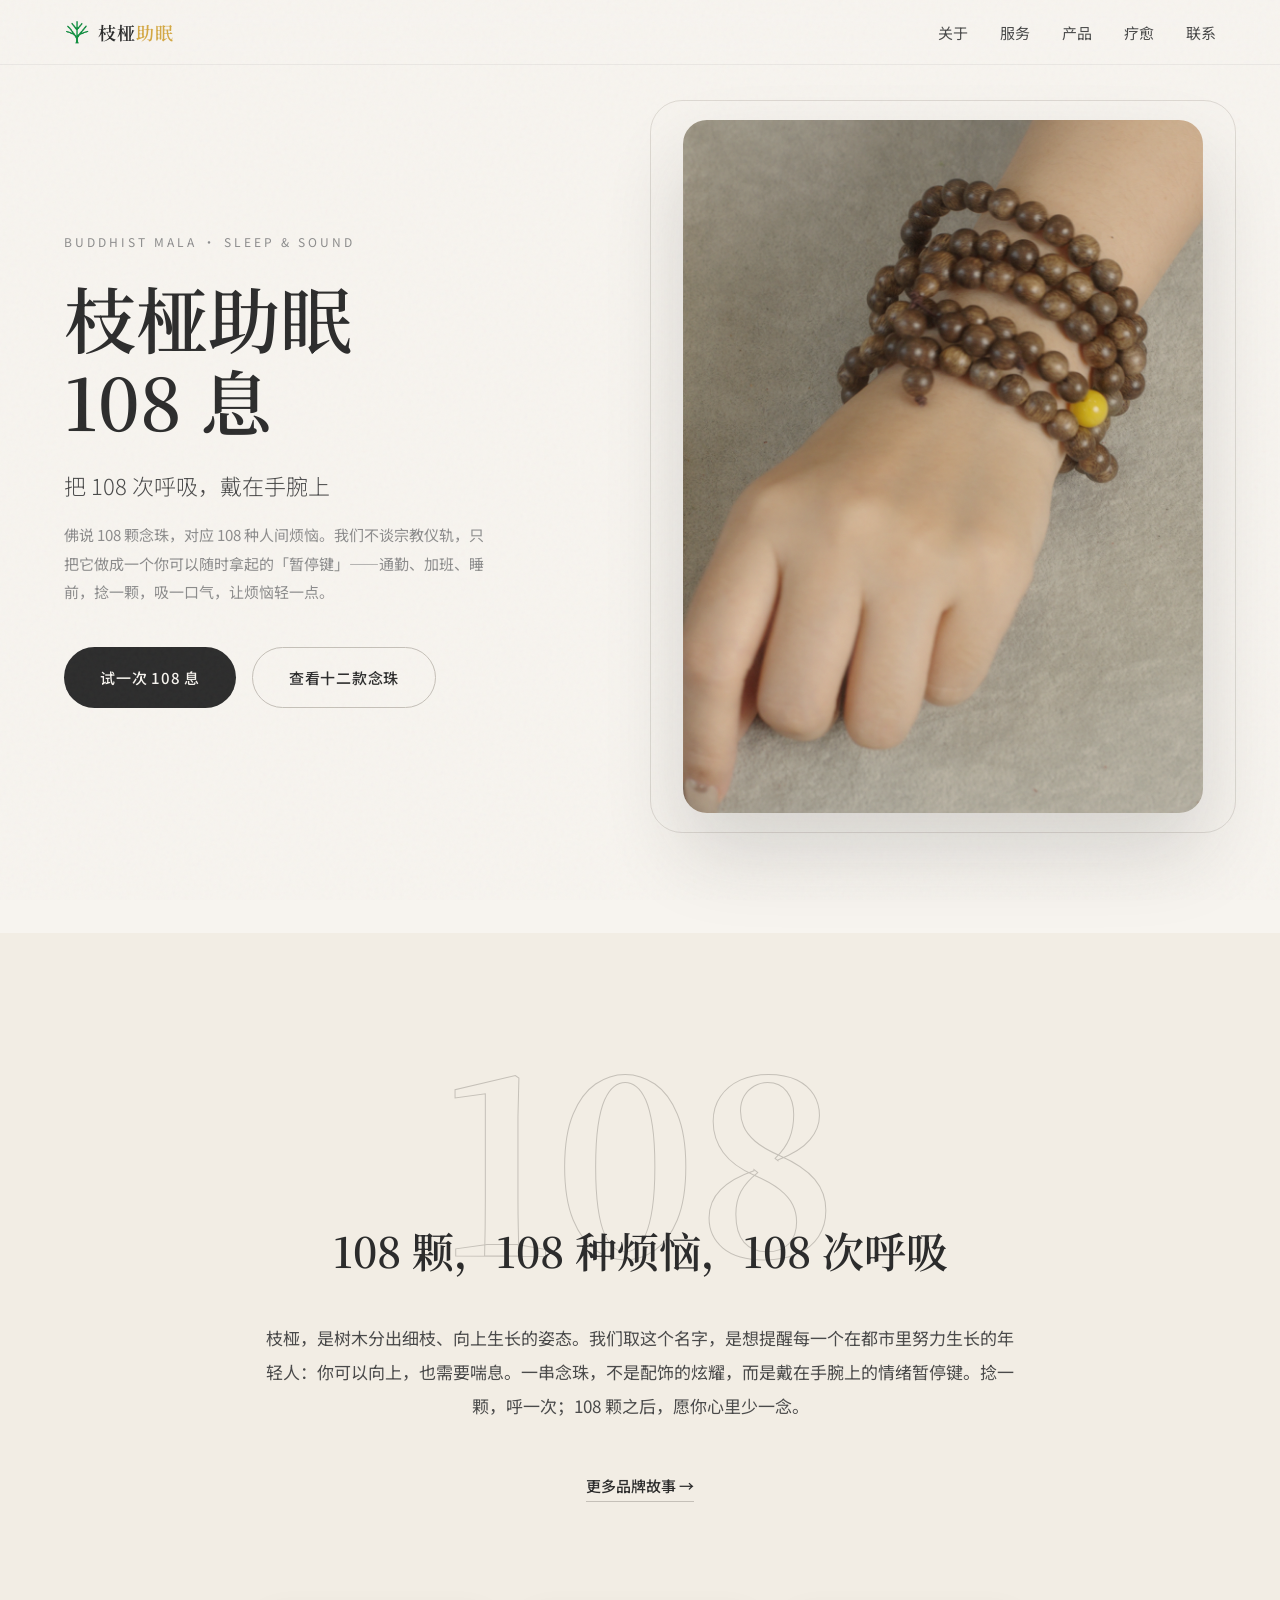
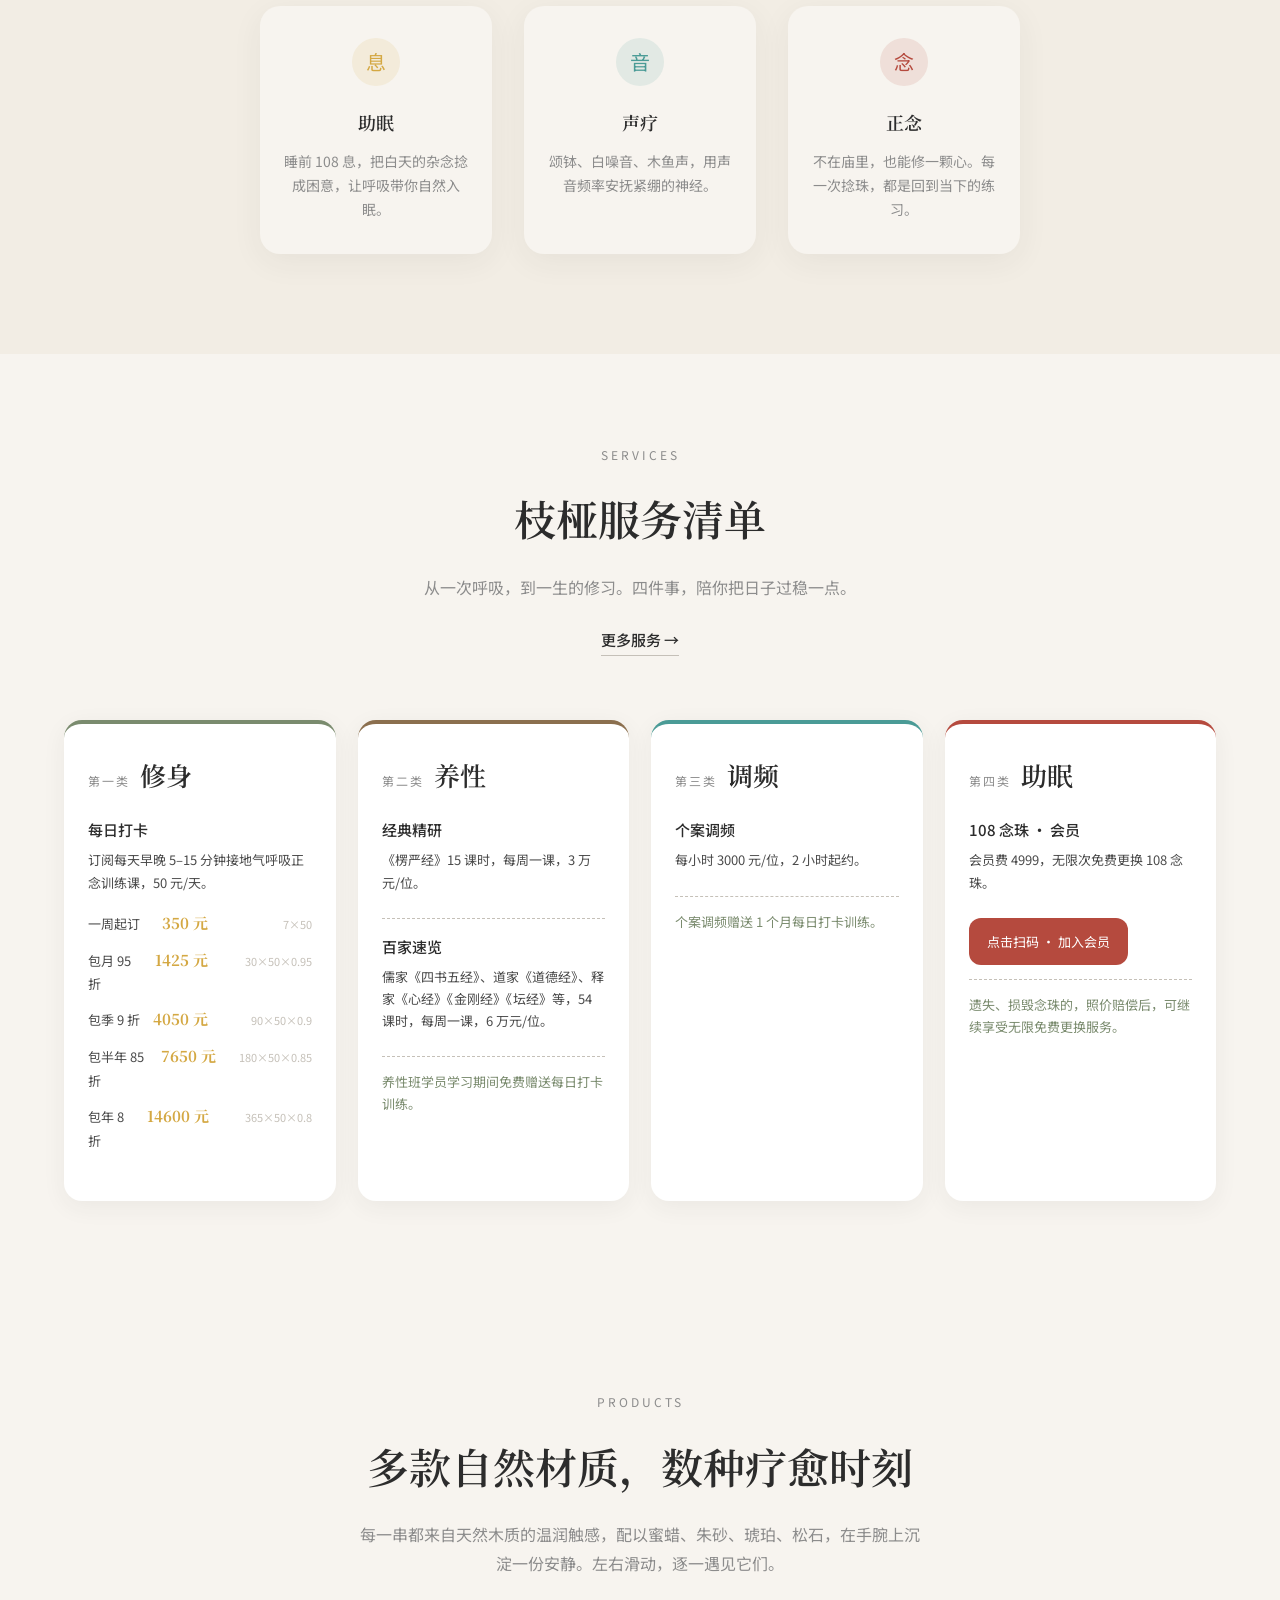
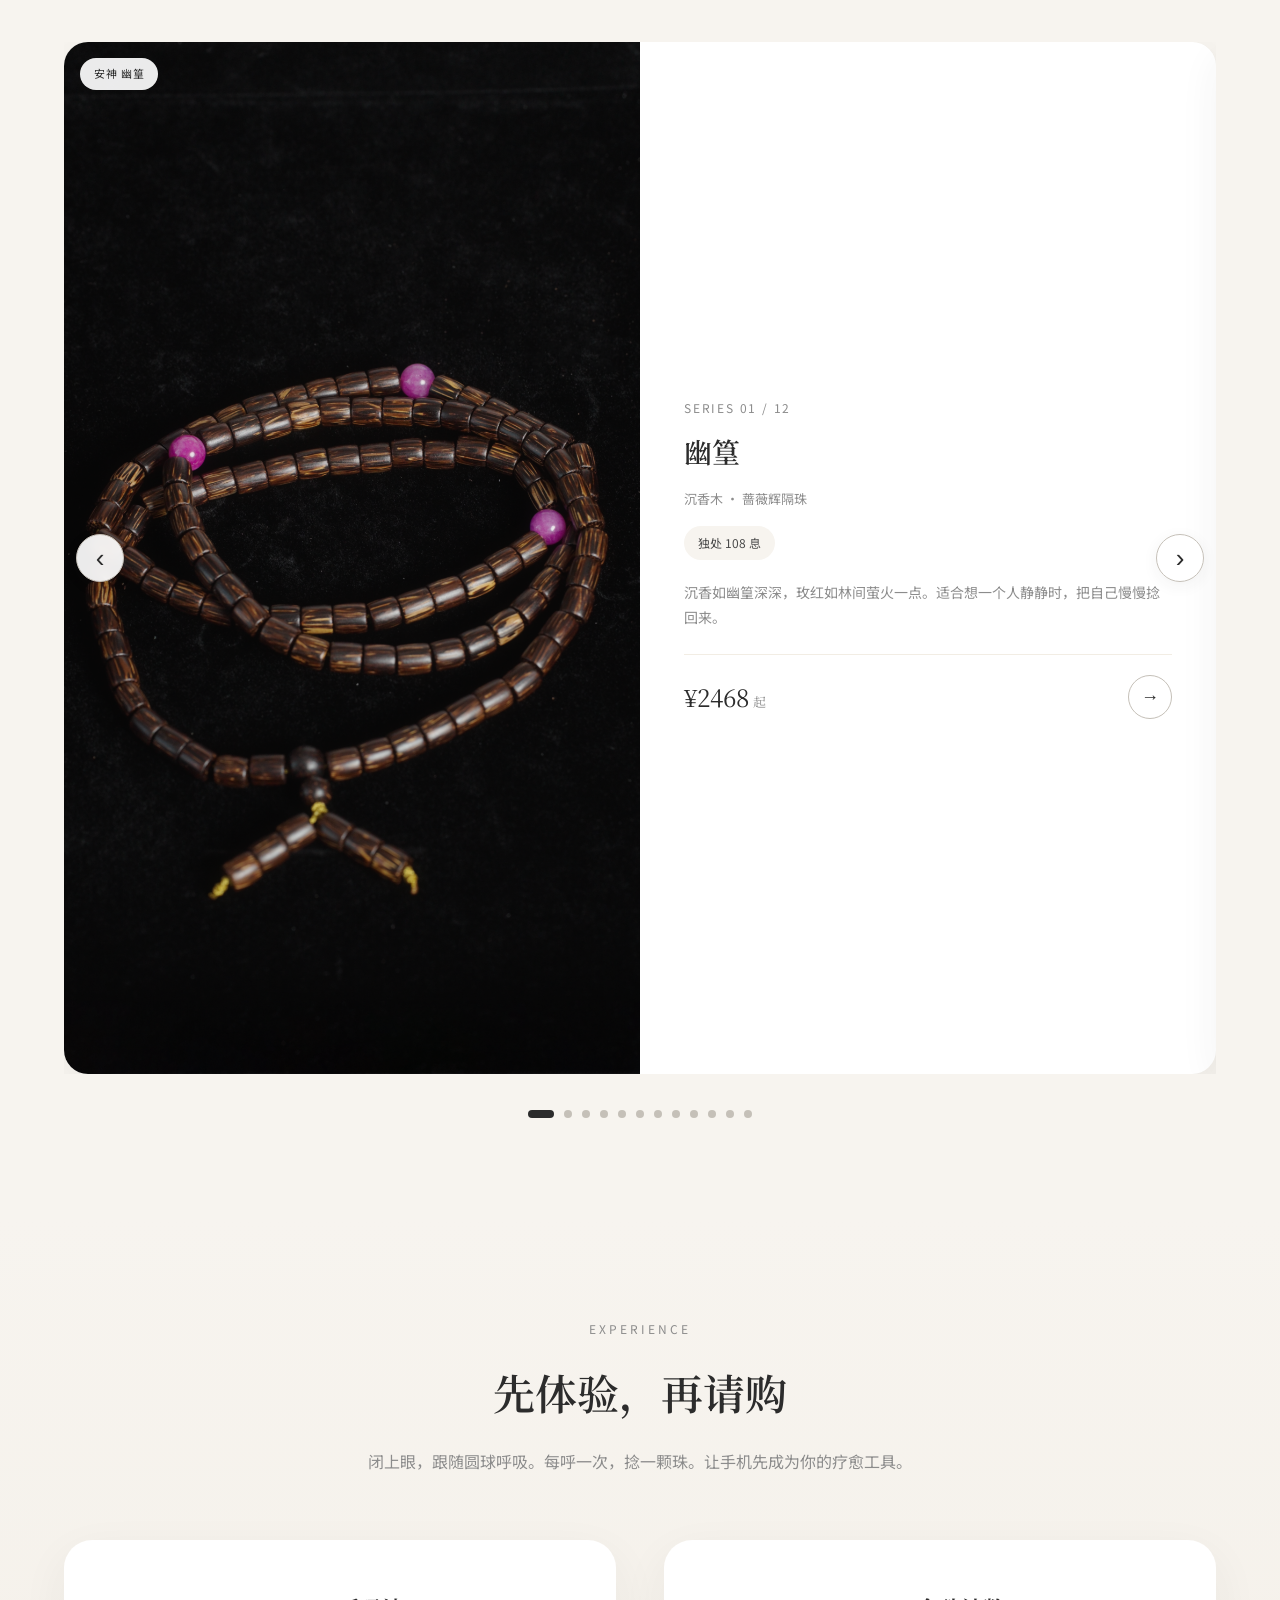
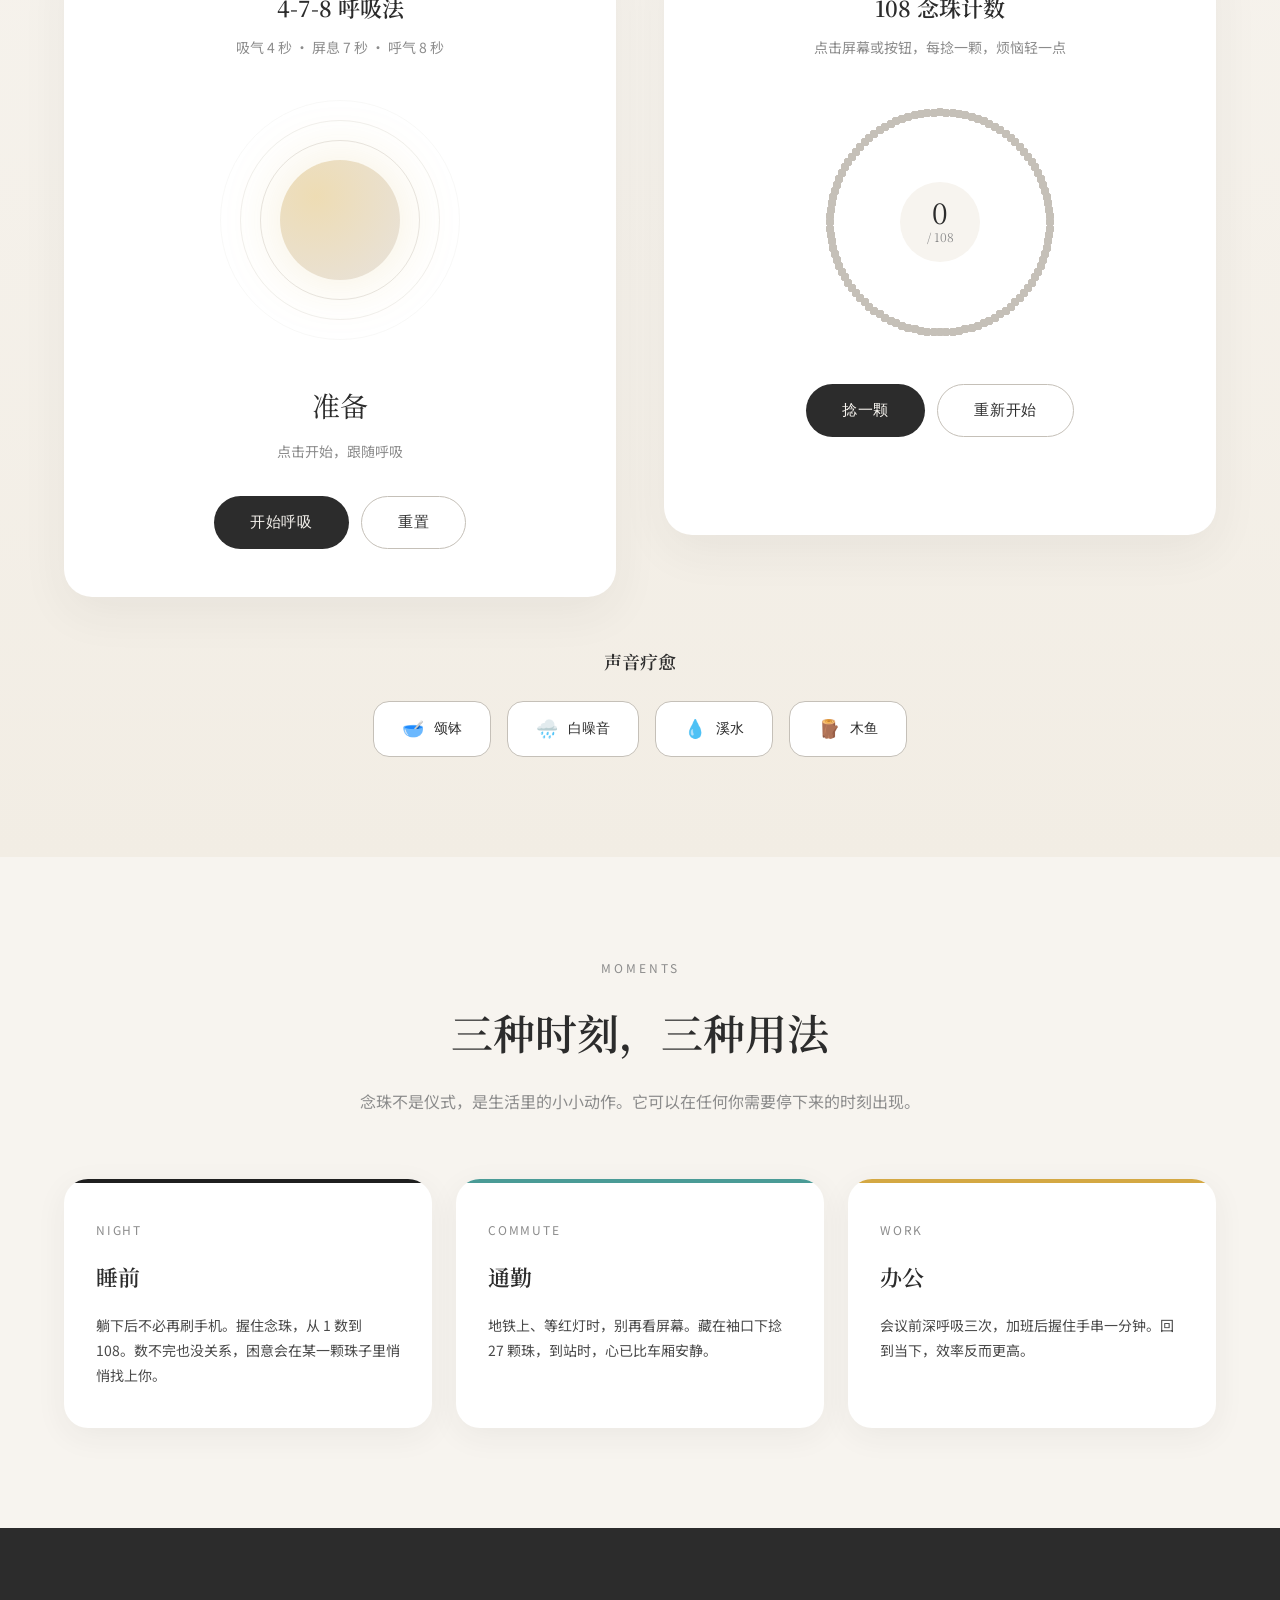
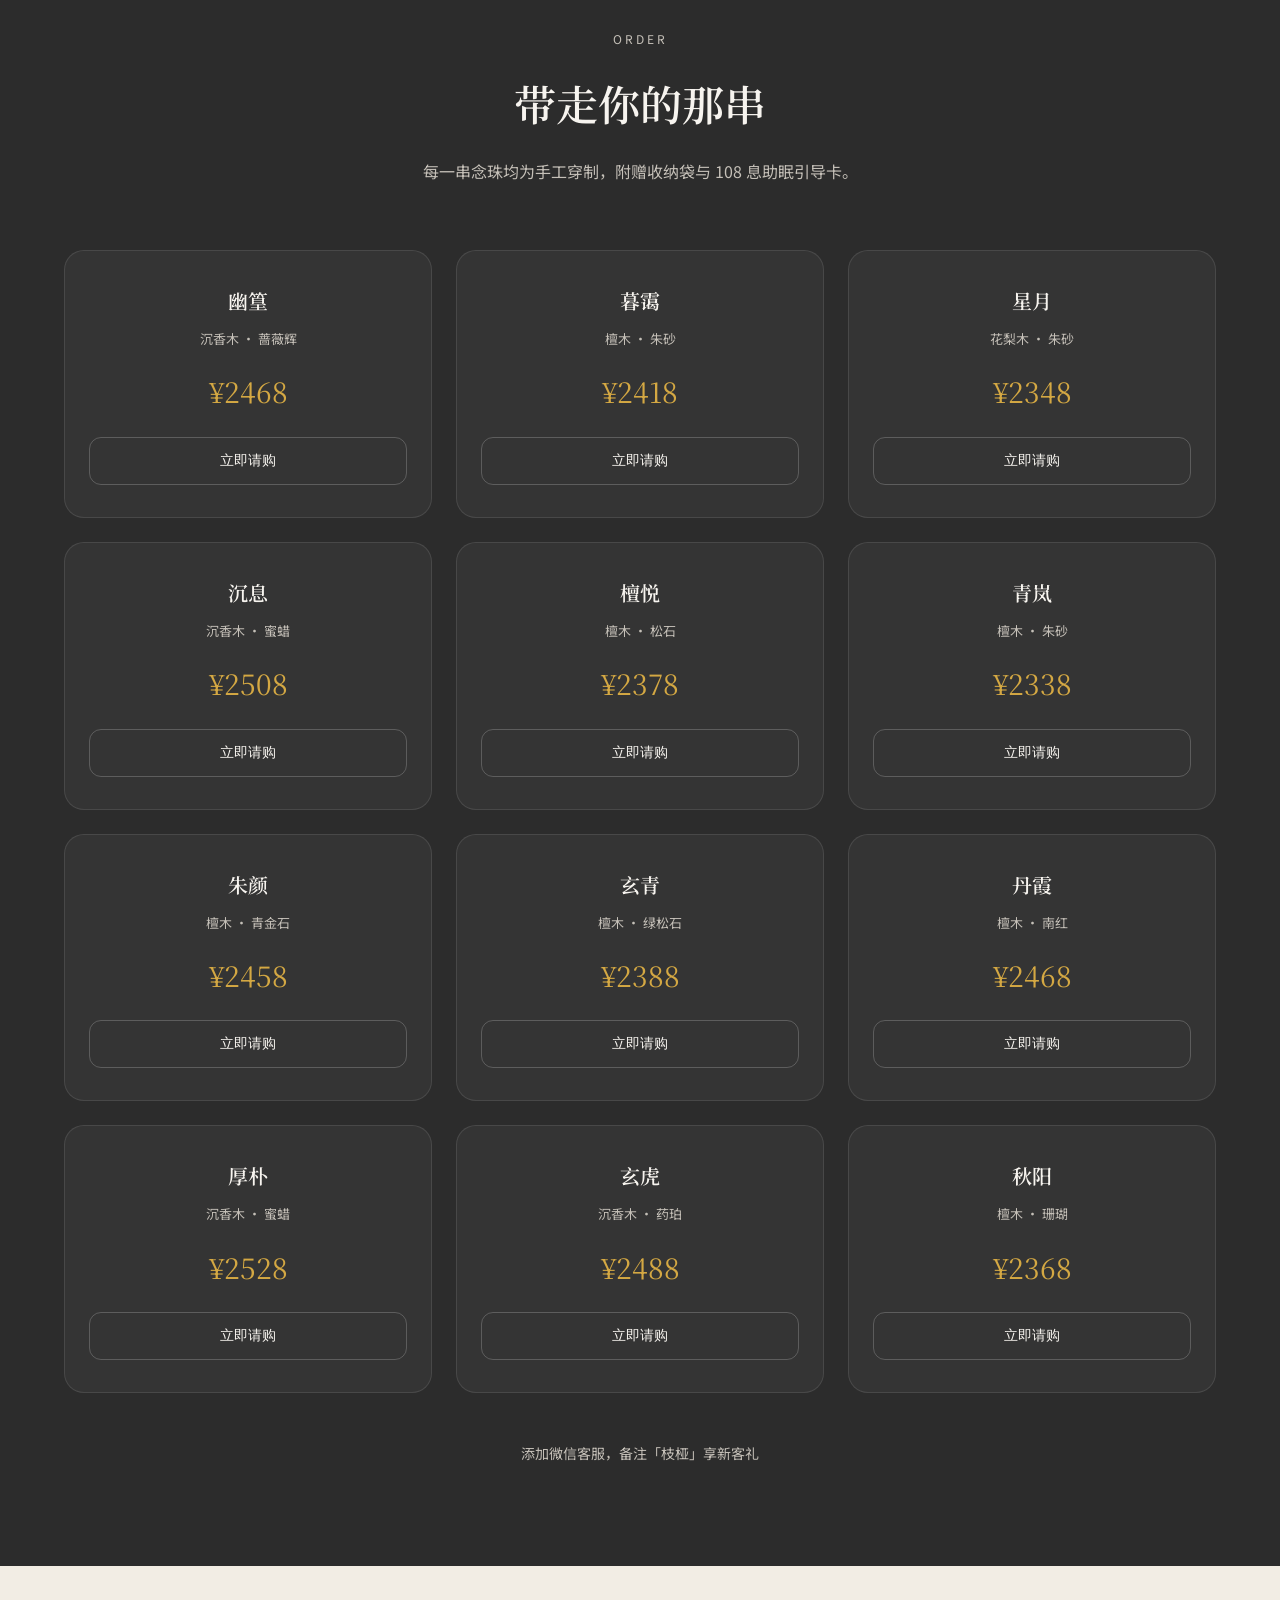
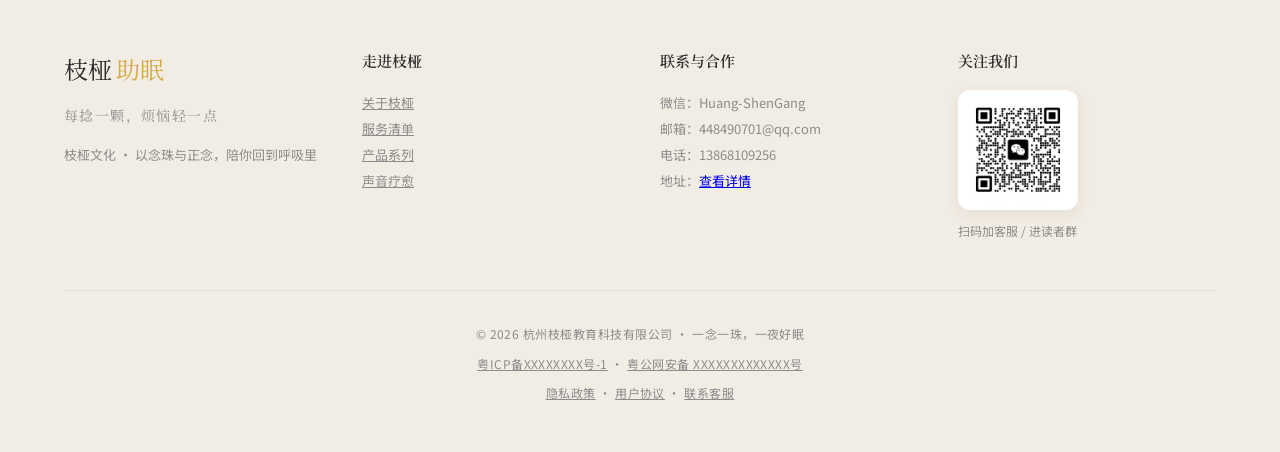
==== commit ff42c6a3: "隐藏「墨夜」+ 新增「幽篁」（沉香木·蔷薇辉，第一位）；首页 Hero 图换为沉香木上手照" ====
--- a/index.html
+++ b/index.html
@@ -67,7 +67,7 @@
         <div class="hero-visual reveal stagger-2 active" data-page-node-id="U3Q3dir2OJKBZlE09WLAAm">
           <div class="hero-image-frame" data-page-node-id="s84IUERqMnFoMqgTws2076"></div>
           <div class="hero-image-wrapper" data-page-node-id="Cyhw0vH3pJGdFmBCTfcHgP">
-            <img src="./产片图片/1.png" alt="枝桠助眠上手图" data-page-node-id="5alg8jWF8evKK8hbAtwGJX">
+            <img src="./产片图片/3.png" alt="枝桠助眠 · 沉香木念珠上手图" data-page-node-id="5alg8jWF8evKK8hbAtwGJX">
           </div>
         </div>
       </div>
@@ -209,14 +209,33 @@
       <div class="products-slider reveal stagger-2 active" data-page-node-id="uD7J5FpZYSvrvjCpOIFIgE">
         <button class="slider-arrow slider-prev" id="sliderPrev" aria-label="上一款" data-page-node-id="adv2brWdKD48WqsJtytqtY">‹</button>
         <div class="products-grid" id="productsGrid" data-page-node-id="FG9HaeJeIMkkzWbnmrfvP4" style="transform: translateX(0%);">
-          <!-- Product: 暮霭（新增，置于第一位） -->
+          <!-- Product: 幽篁（新增，置于第一位） -->
+          <div class="product-card" data-product="幽篁" data-price="¥2468" data-page-node-id="youhuang1000000000000001">
+            <div class="product-image" data-page-node-id="youhuang1000000000000002">
+              <img src="./产片图片/第三期-幽篁.png" alt="幽篁 · 沉香木蔷薇辉上手照" data-page-node-id="youhuang1000000000000003">
+              <span class="product-tag" data-page-node-id="youhuang1000000000000004">安神 幽篁</span>
+            </div>
+            <div class="product-info" data-page-node-id="youhuang1000000000000005">
+              <div class="product-series" data-page-node-id="youhuang1000000000000006">SERIES 01 / 12</div>
+              <h3 class="product-name" data-page-node-id="youhuang1000000000000007">幽篁</h3>
+              <p class="product-material" data-page-node-id="youhuang1000000000000008">沉香木 · 蔷薇辉隔珠</p>
+              <span class="product-theme" data-page-node-id="youhuang1000000000000009">独处 108 息</span>
+              <p class="product-desc" data-page-node-id="youhuang100000000000000a">沉香如幽篁深深，玫红如林间萤火一点。适合想一个人静静时，把自己慢慢捻回来。</p>
+              <div class="product-footer" data-page-node-id="youhuang100000000000000b">
+                <div class="product-price" data-page-node-id="youhuang100000000000000c">¥2468<span data-page-node-id="youhuang100000000000000d">起</span></div>
+                <button class="product-btn js-buy" data-name="幽篁" aria-label="购买幽篁" data-page-node-id="youhuang100000000000000e">→</button>
+              </div>
+            </div>
+          </div>
+
+          <!-- Product: 暮霭 -->
           <div class="product-card" data-product="暮霭" data-price="¥2418" data-page-node-id="muai100000000000000001">
             <div class="product-image" data-page-node-id="muai100000000000000002">
               <img src="./产片图片/第三期-暮霭.png" alt="暮霭 · 檀木朱砂上手照" data-page-node-id="muai100000000000000003">
               <span class="product-tag" data-page-node-id="muai100000000000000004">安神 暮色</span>
             </div>
             <div class="product-info" data-page-node-id="muai100000000000000005">
-              <div class="product-series" data-page-node-id="muai100000000000000006">SERIES 01 / 12</div>
+              <div class="product-series" data-page-node-id="muai100000000000000006">SERIES 02 / 12</div>
               <h3 class="product-name" data-page-node-id="muai100000000000000007">暮霭</h3>
               <p class="product-material" data-page-node-id="muai100000000000000008">檀木 · 朱砂隔珠</p>
               <span class="product-theme" data-page-node-id="muai100000000000000009">暮色 108 息</span>
@@ -229,7 +248,7 @@
           </div>
 
           <!-- Product 1: 墨夜 -->
-          <div class="product-card" data-product="墨夜" data-price="¥2398" data-page-node-id="n0tFkJKVCvHGBjuLJ11kfc">
+          <div class="product-card" data-product="墨夜" data-price="¥2398" data-page-node-id="n0tFkJKVCvHGBjuLJ11kfc" data-always-hidden hidden>
             <div class="product-image" data-page-node-id="GSuRcdripvGFntkSazpYgQ">
               <img src="./产片图片/1.png" alt="墨夜 · 檀木蜜蜡上手照" data-page-node-id="uOQvRfnp2rci9GQXth2q94">
               <span class="product-tag" data-page-node-id="EaElOFB2AZizGuQoXzqTAg">助眠 grounding</span>
@@ -567,13 +586,19 @@
         <p class="section-desc reveal stagger-2 active" data-page-node-id="FwZjwZjQtPorG61LCay5gL">每一串念珠均为手工穿制，附赠收纳袋与 108 息助眠引导卡。</p>
       </div>
       <div class="purchase-cards" data-page-node-id="DikxnONfZWnMKOU45hYYC3">
+        <div class="purchase-card reveal stagger-1 active" data-page-node-id="youhuang2000000000000001">
+          <h3 class="purchase-card-name" data-page-node-id="youhuang2000000000000002">幽篁</h3>
+          <p class="purchase-card-material" data-page-node-id="youhuang2000000000000003">沉香木 · 蔷薇辉</p>
+          <div class="purchase-card-price" data-page-node-id="youhuang2000000000000004">¥2468</div>
+          <button class="purchase-card-btn js-buy" data-name="幽篁" data-product="幽篁" data-page-node-id="youhuang2000000000000005">立即请购</button>
+        </div>
         <div class="purchase-card reveal stagger-1 active" data-page-node-id="muai200000000000000001">
           <h3 class="purchase-card-name" data-page-node-id="muai200000000000000002">暮霭</h3>
           <p class="purchase-card-material" data-page-node-id="muai200000000000000003">檀木 · 朱砂</p>
           <div class="purchase-card-price" data-page-node-id="muai200000000000000004">¥2418</div>
           <button class="purchase-card-btn js-buy" data-name="暮霭" data-product="暮霭" data-page-node-id="muai200000000000000005">立即请购</button>
         </div>
-        <div class="purchase-card reveal stagger-1 active" data-page-node-id="JQTB93G2hptGHOXoSSBChR">
+        <div class="purchase-card reveal stagger-1 active" data-page-node-id="JQTB93G2hptGHOXoSSBChR" data-always-hidden hidden>
           <h3 class="purchase-card-name" data-page-node-id="egezX9VSa4kmuOSxF1QxD6">墨夜</h3>
           <p class="purchase-card-material" data-page-node-id="REQnWQw5yAqvyRnwXQJjQX">檀木 · 蜜蜡</p>
           <div class="purchase-card-price" data-page-node-id="RUb7SEiagOaJsFni10KAAr">¥2398</div>
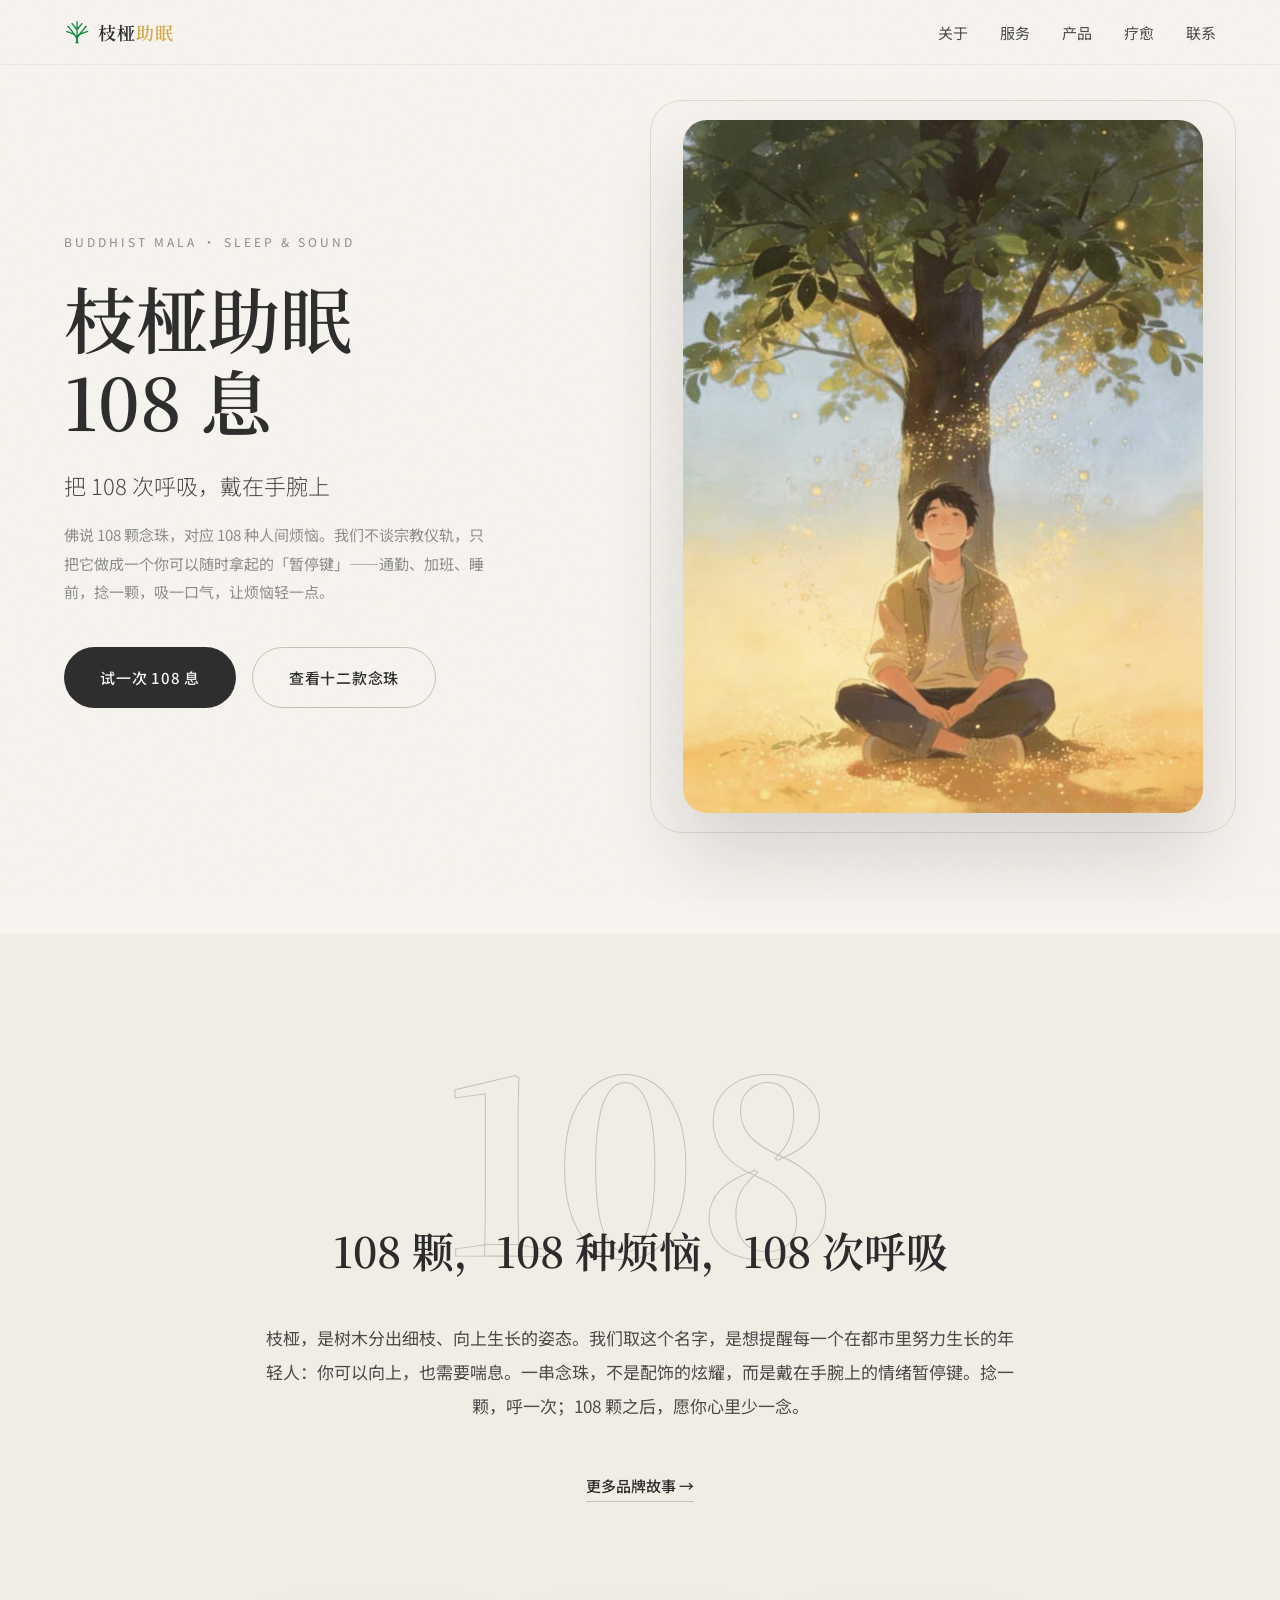
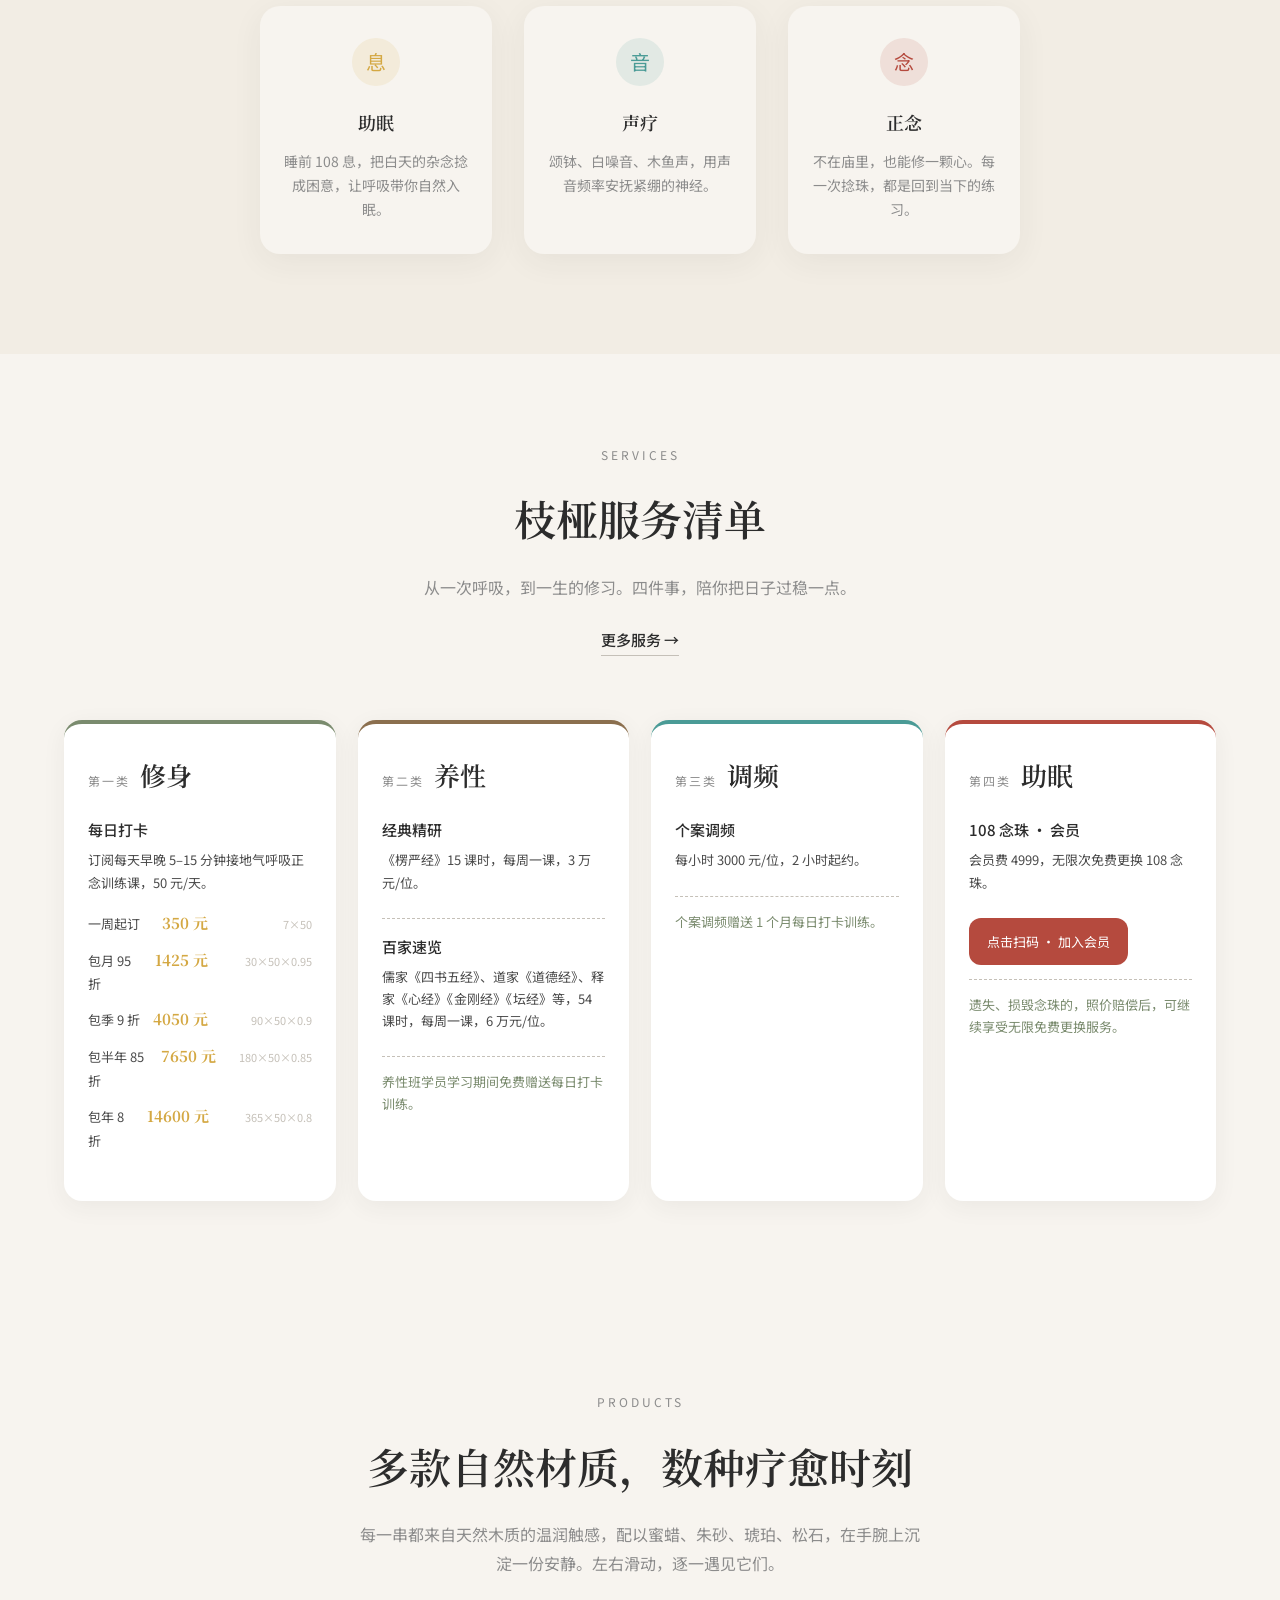
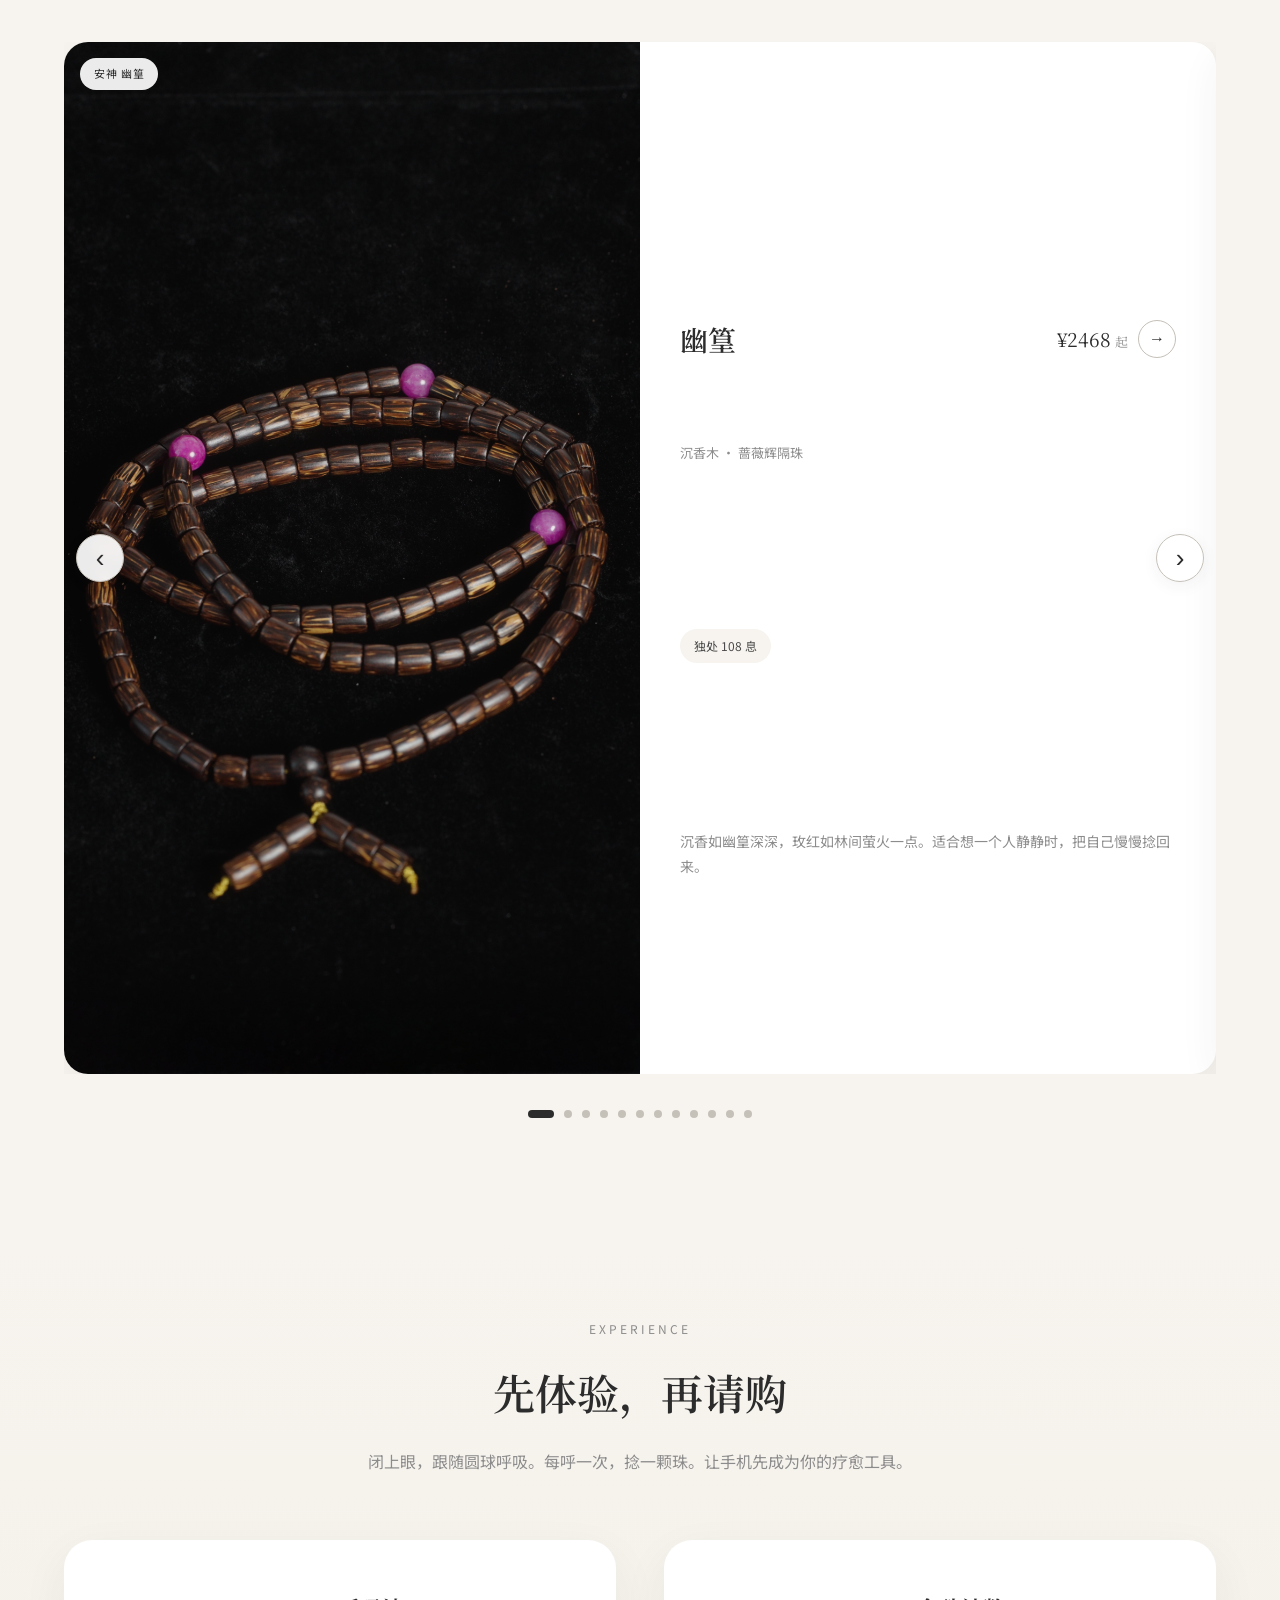
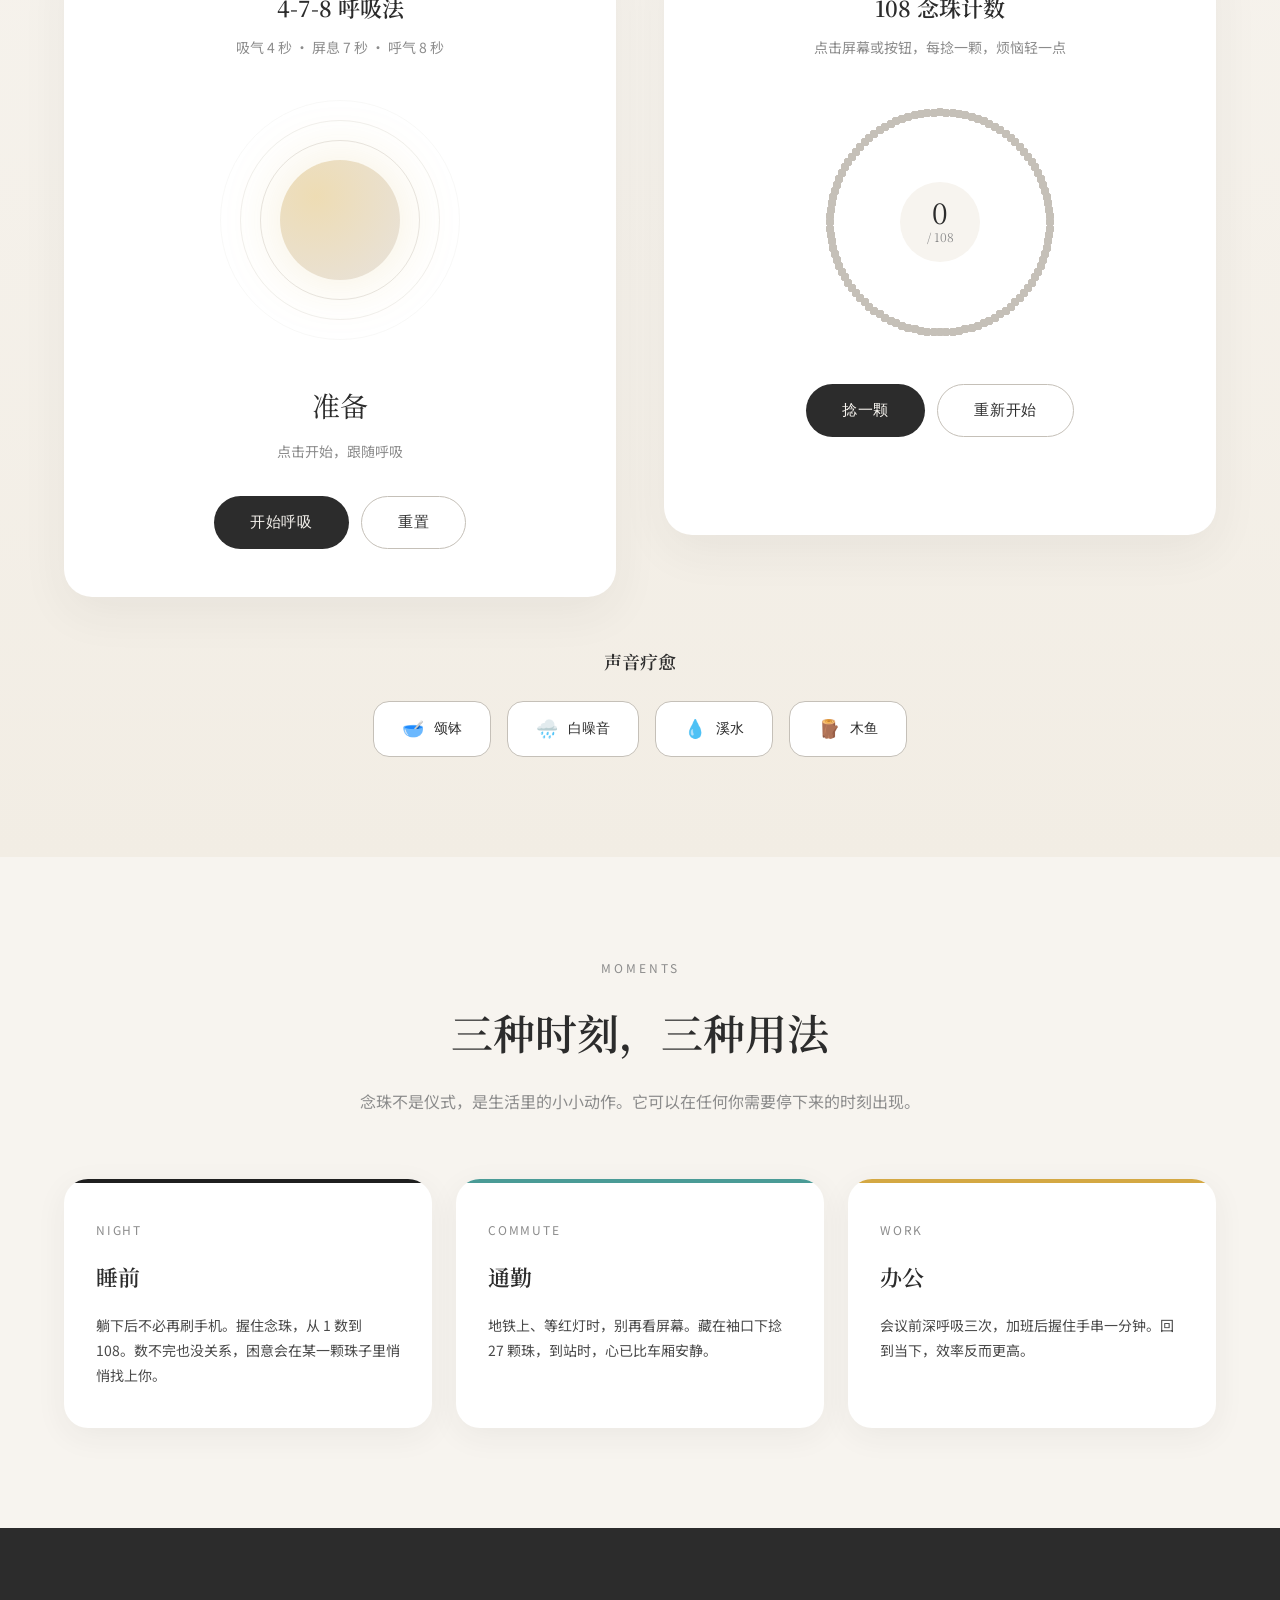
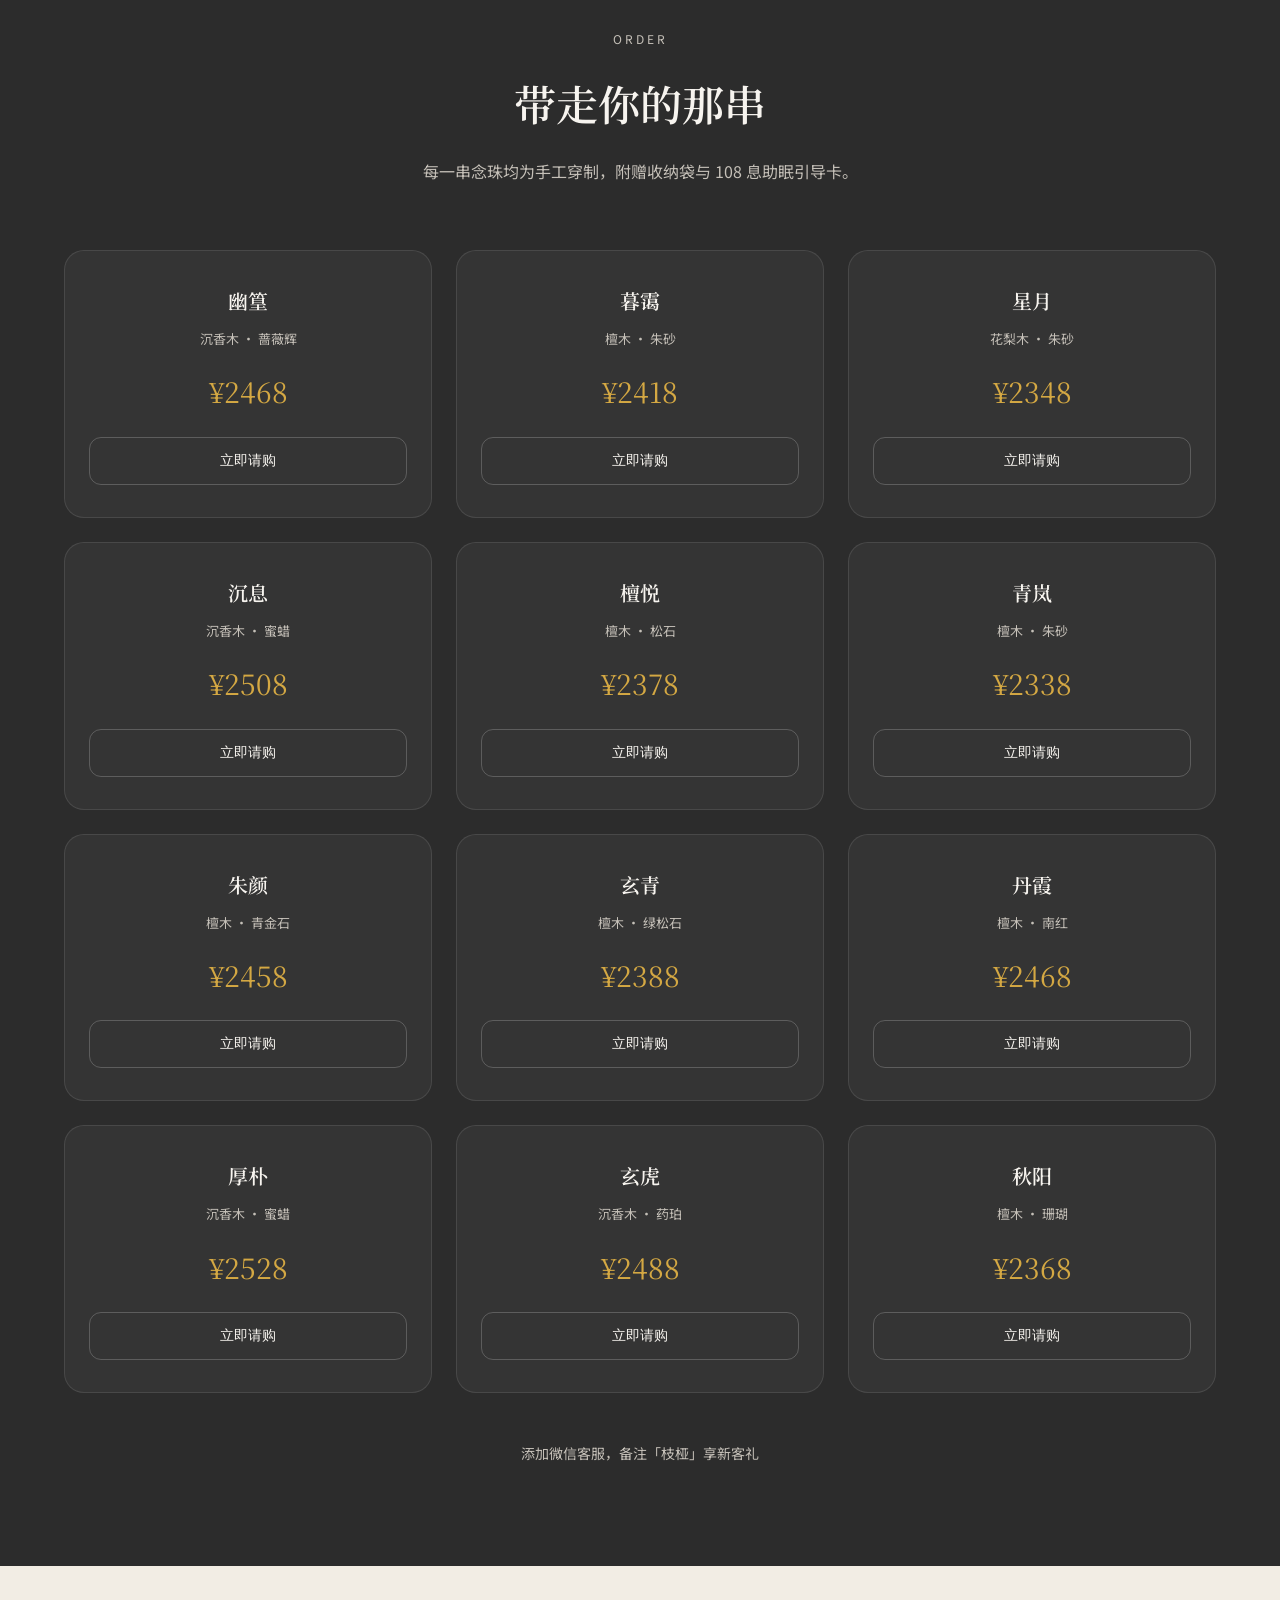
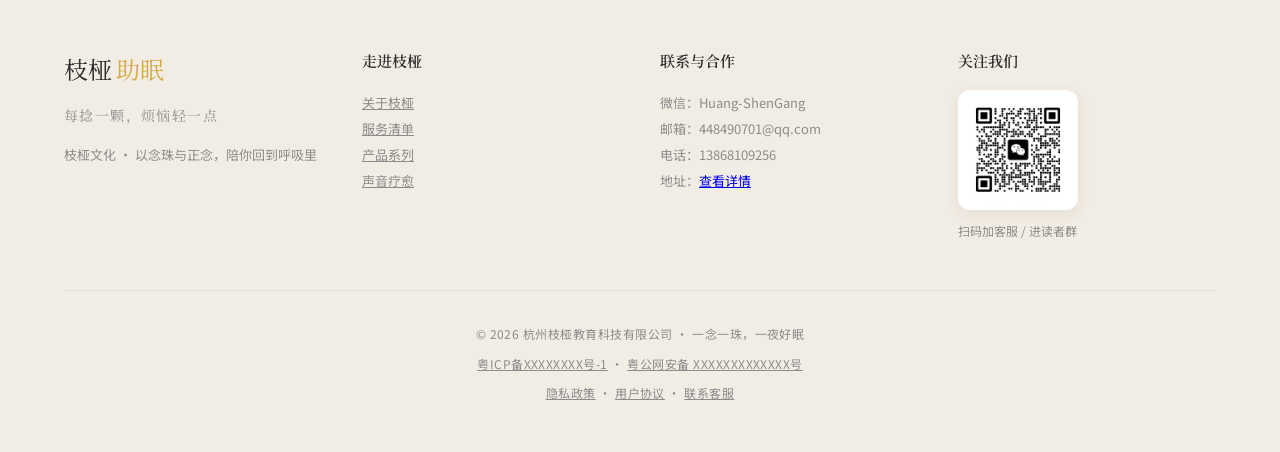
==== commit 0081e5d3: "产品卡紧凑化改版：名称+价格+箭头同排、图片改 1:1、间距收紧、隐藏 SERIES 行；首页 Hero 换调色插画" ====
--- a/index.html
+++ b/index.html
@@ -67,7 +67,7 @@
         <div class="hero-visual reveal stagger-2 active" data-page-node-id="U3Q3dir2OJKBZlE09WLAAm">
           <div class="hero-image-frame" data-page-node-id="s84IUERqMnFoMqgTws2076"></div>
           <div class="hero-image-wrapper" data-page-node-id="Cyhw0vH3pJGdFmBCTfcHgP">
-            <img src="./产片图片/3.png" alt="枝桠助眠 · 沉香木念珠上手图" data-page-node-id="5alg8jWF8evKK8hbAtwGJX">
+            <img src="./产片图片/hero.jpg" alt="枝桠助眠 · 树下静坐插画" data-page-node-id="5alg8jWF8evKK8hbAtwGJX">
           </div>
         </div>
       </div>
--- a/assets/site.css
+++ b/assets/site.css
@@ -433,7 +433,7 @@
 
     .product-image {
       position: relative;
-      aspect-ratio: 4/5;
+      aspect-ratio: 1/1;
       overflow: hidden;
       background: var(--bg-warm);
     }
@@ -463,38 +463,46 @@
     }
 
     .product-info {
-      padding: 36px 28px;
-      display: flex;
-      flex-direction: column;
-      justify-content: center;
-    }
+      padding: 22px 24px 24px;
+      display: grid;
+      grid-template-columns: 1fr auto;
+      column-gap: 16px;
+      align-items: start;
+    }
+    .product-info > .product-series  { grid-row: 1; grid-column: 1 / -1; }
+    .product-info > .product-name    { grid-row: 2; grid-column: 1; align-self: center; }
+    .product-info > .product-footer  { grid-row: 2; grid-column: 2; }
+    .product-info > .product-material{ grid-row: 3; grid-column: 1 / -1; }
+    .product-info > .product-theme   { grid-row: 4; grid-column: 1 / -1; }
+    .product-info > .product-desc    { grid-row: 5; grid-column: 1 / -1; }
 
     .product-series {
+      display: none;
       font-size: 12px;
       letter-spacing: 0.15em;
       color: var(--gray);
-      margin-bottom: 8px;
+      margin-bottom: 6px;
     }
 
     .product-name {
       font-size: 28px;
-      margin-bottom: 10px;
+      margin-bottom: 0;
       color: var(--ink);
     }
 
     .product-material {
       font-size: 13px;
       color: var(--gray);
-      margin-bottom: 16px;
+      margin-bottom: 10px;
     }
 
     .product-theme {
       display: inline-block;
-      align-self: flex-start;
+      justify-self: start;
       padding: 6px 14px;
       border-radius: 20px;
       font-size: 12px;
-      margin-bottom: 20px;
+      margin-bottom: 12px;
       background: var(--bg);
       color: var(--ink-light);
     }
@@ -503,20 +511,20 @@
       font-size: 14px;
       color: var(--gray);
       line-height: 1.8;
-      margin-bottom: 24px;
+      margin-bottom: 0;
     }
 
     .product-footer {
       display: flex;
-      justify-content: space-between;
-      align-items: center;
-      padding-top: 20px;
-      border-top: 1px solid var(--bg-warm);
+      justify-content: flex-end;
+      align-items: center;
+      gap: 10px;
+      align-self: center;
     }
 
     .product-price {
       font-family: 'Noto Serif SC', serif;
-      font-size: 24px;
+      font-size: 19px;
       color: var(--ink);
     }
 
@@ -527,13 +535,13 @@
     }
 
     .product-btn {
-      width: 44px;
-      height: 44px;
+      width: 38px;
+      height: 38px;
       border-radius: 50%;
       border: 1px solid var(--gray-light);
       background: transparent;
       color: var(--ink);
-      font-size: 18px;
+      font-size: 16px;
       display: flex;
       align-items: center;
       justify-content: center;
@@ -1187,11 +1195,11 @@
       .product-image {
         flex: 1 1 50%;
         aspect-ratio: auto;
-        min-height: 520px;
+        min-height: 440px;
       }
       .product-info {
         flex: 1 1 50%;
-        padding: 48px 44px;
+        padding: 40px 40px;
       }
     }
 
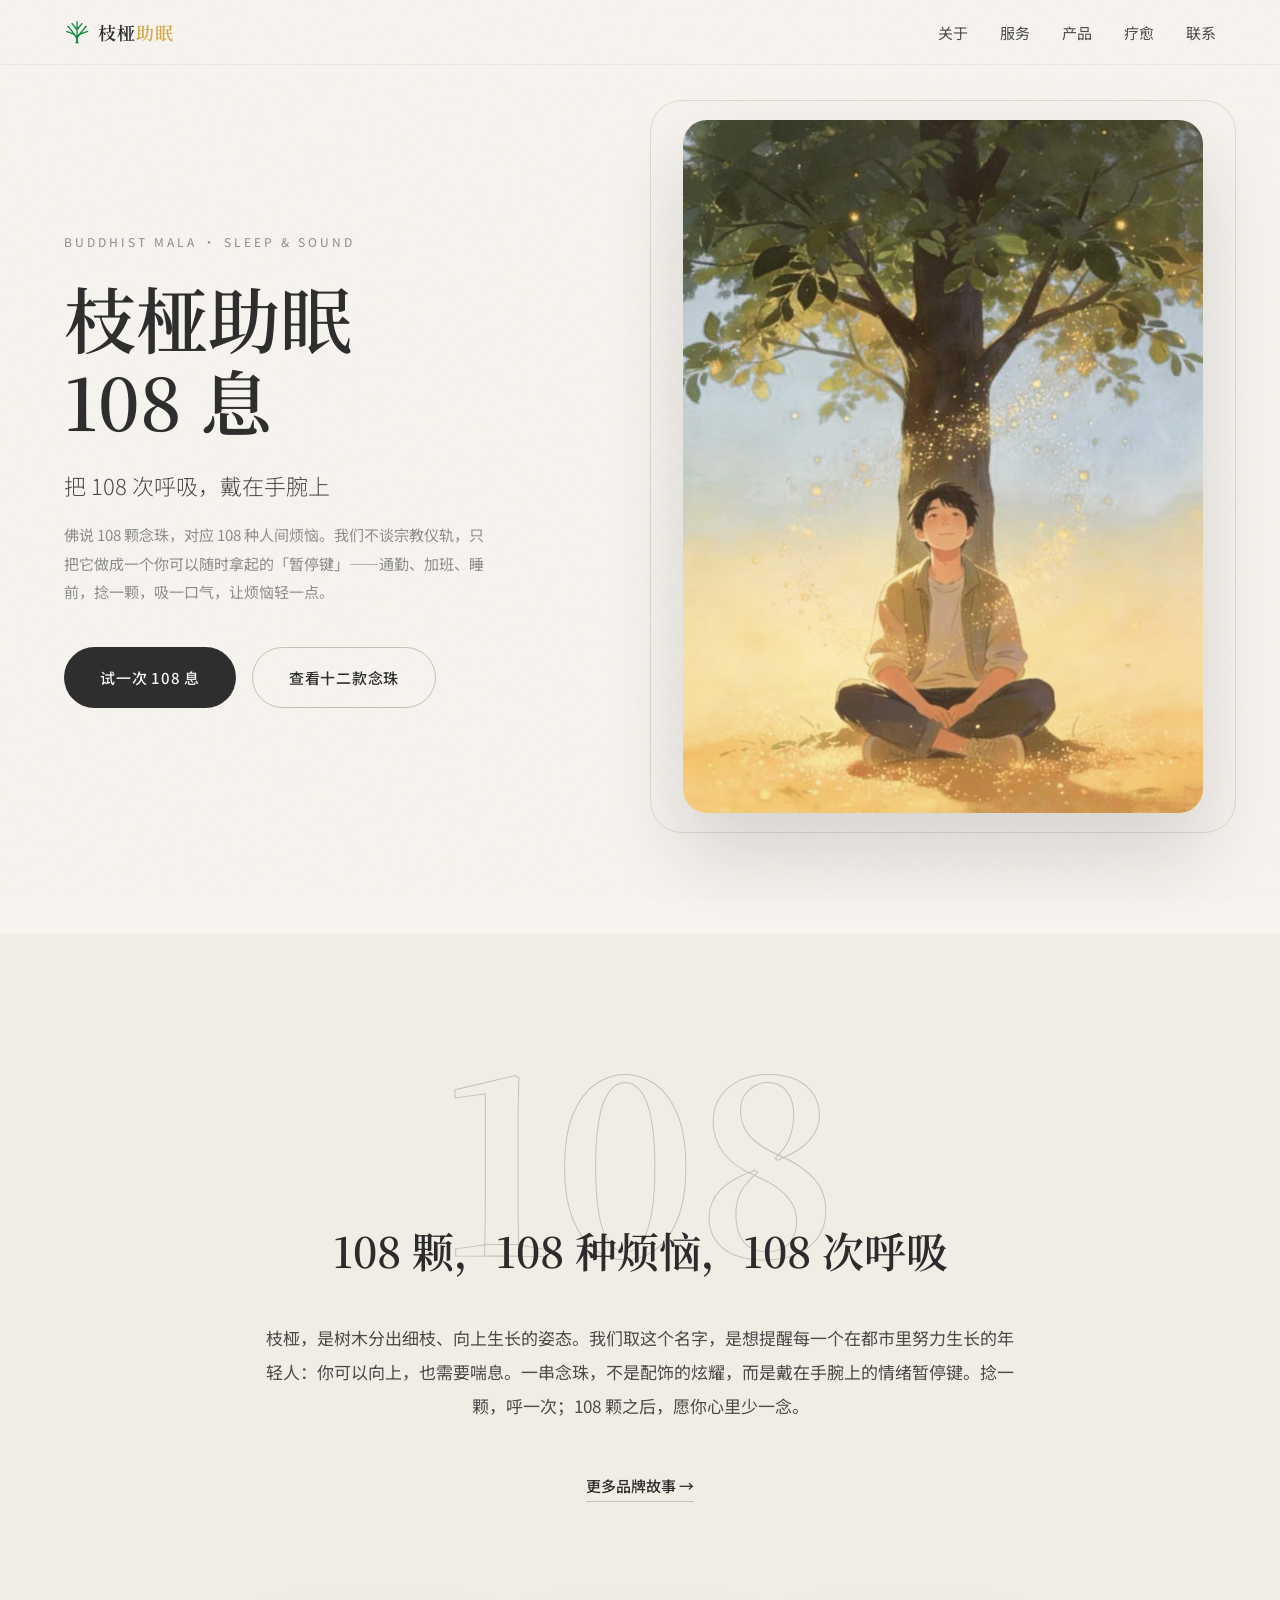
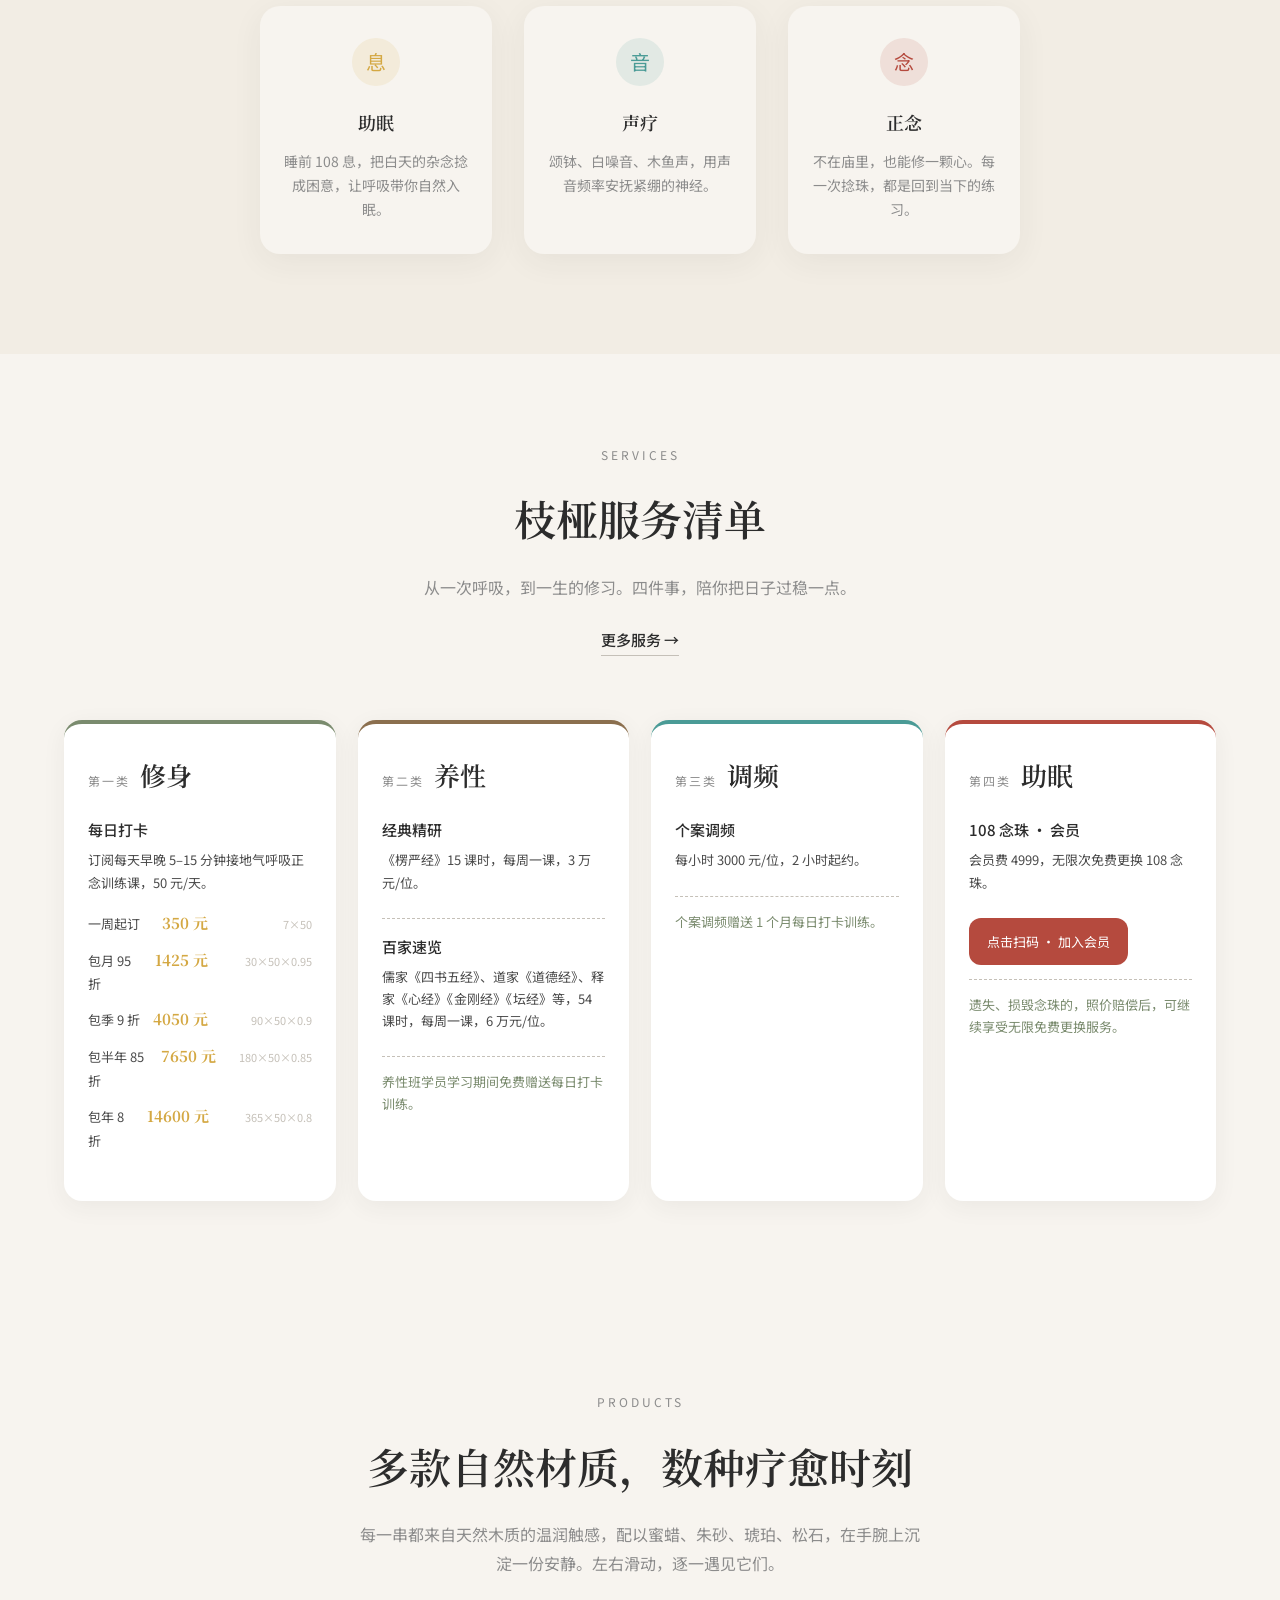
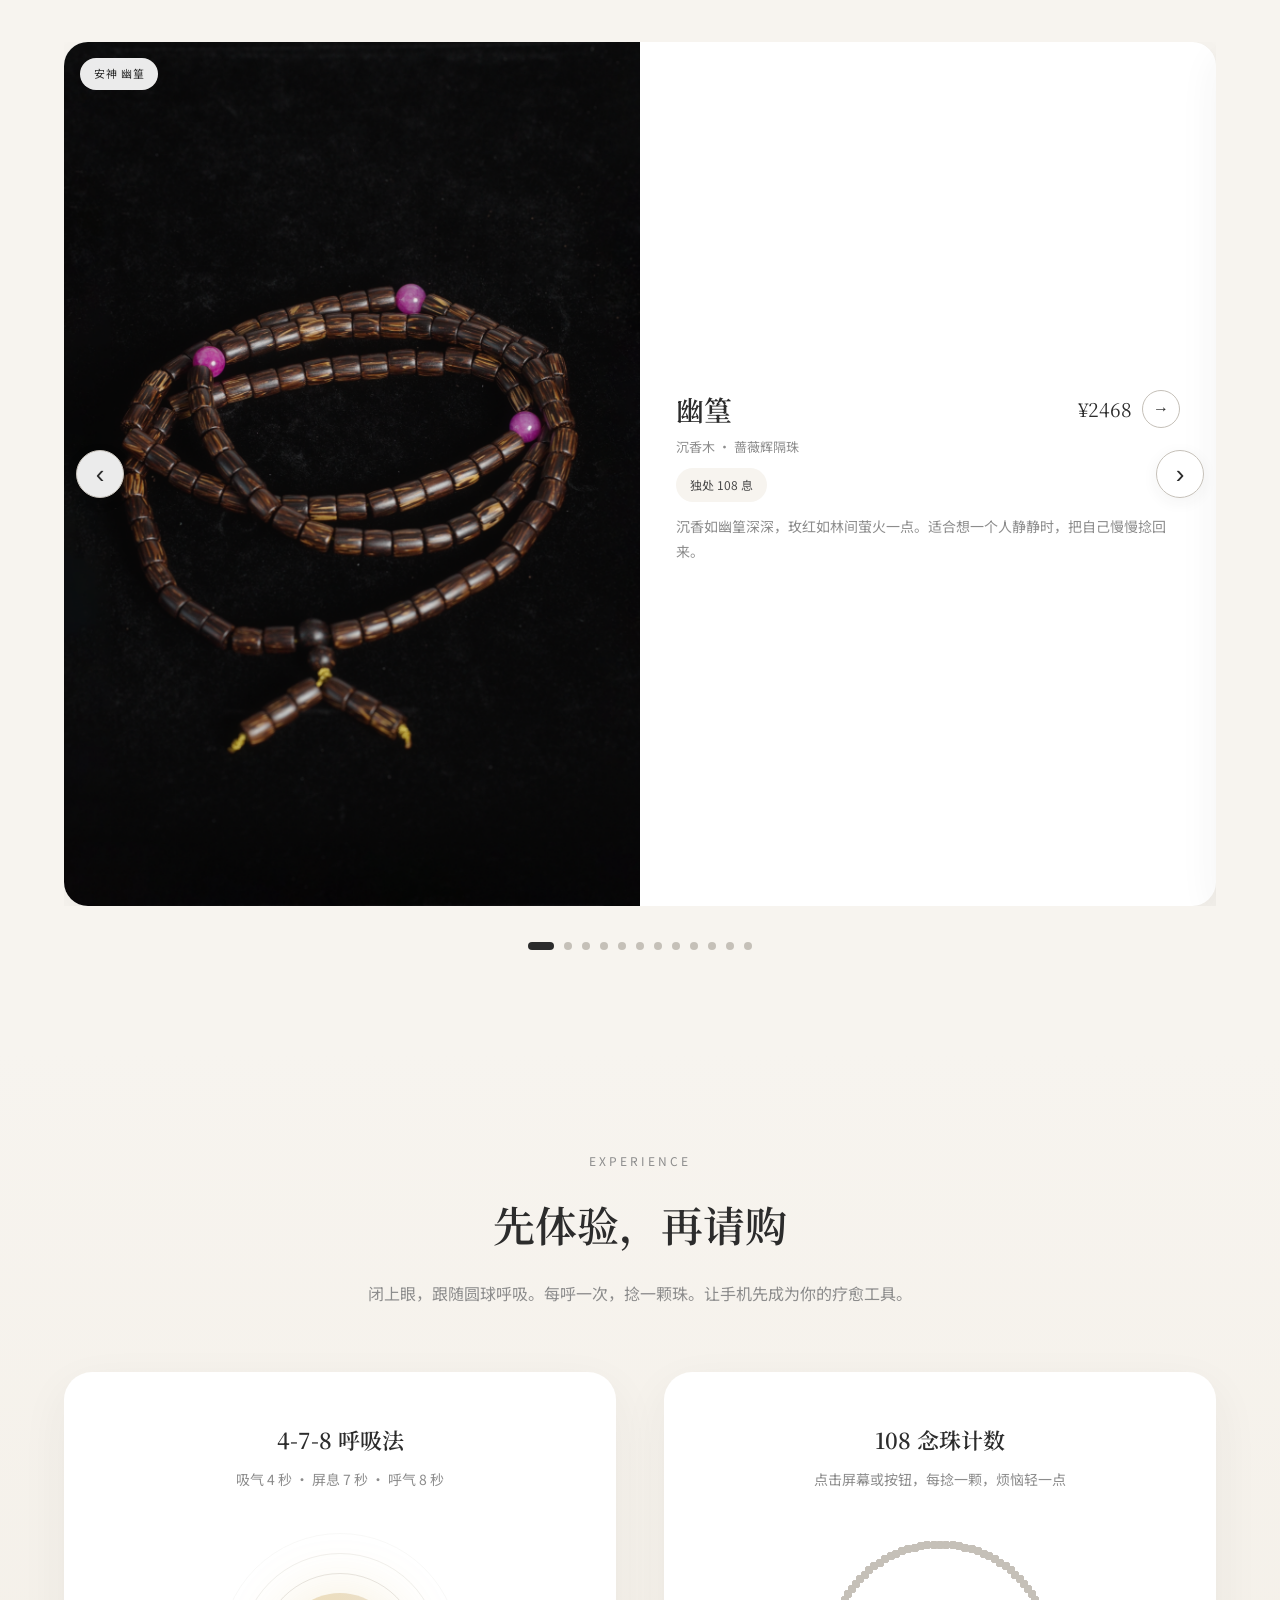
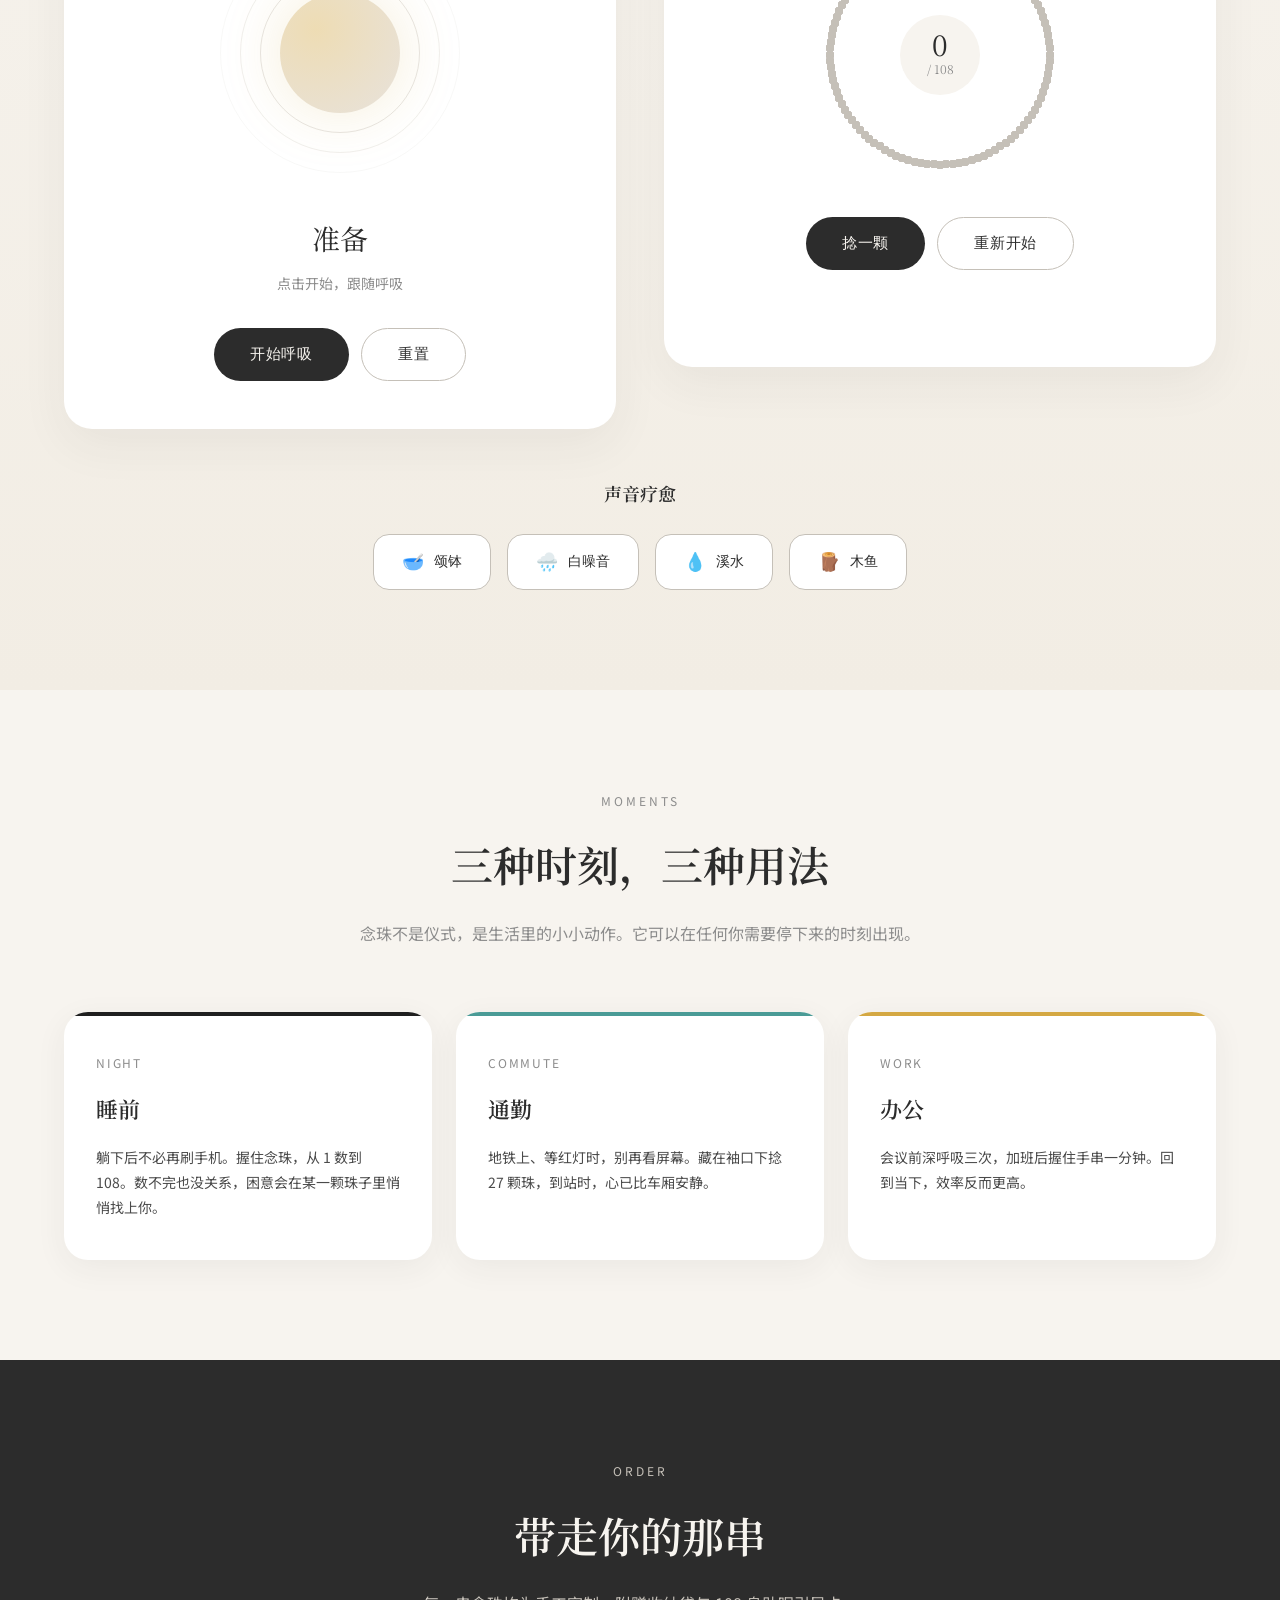
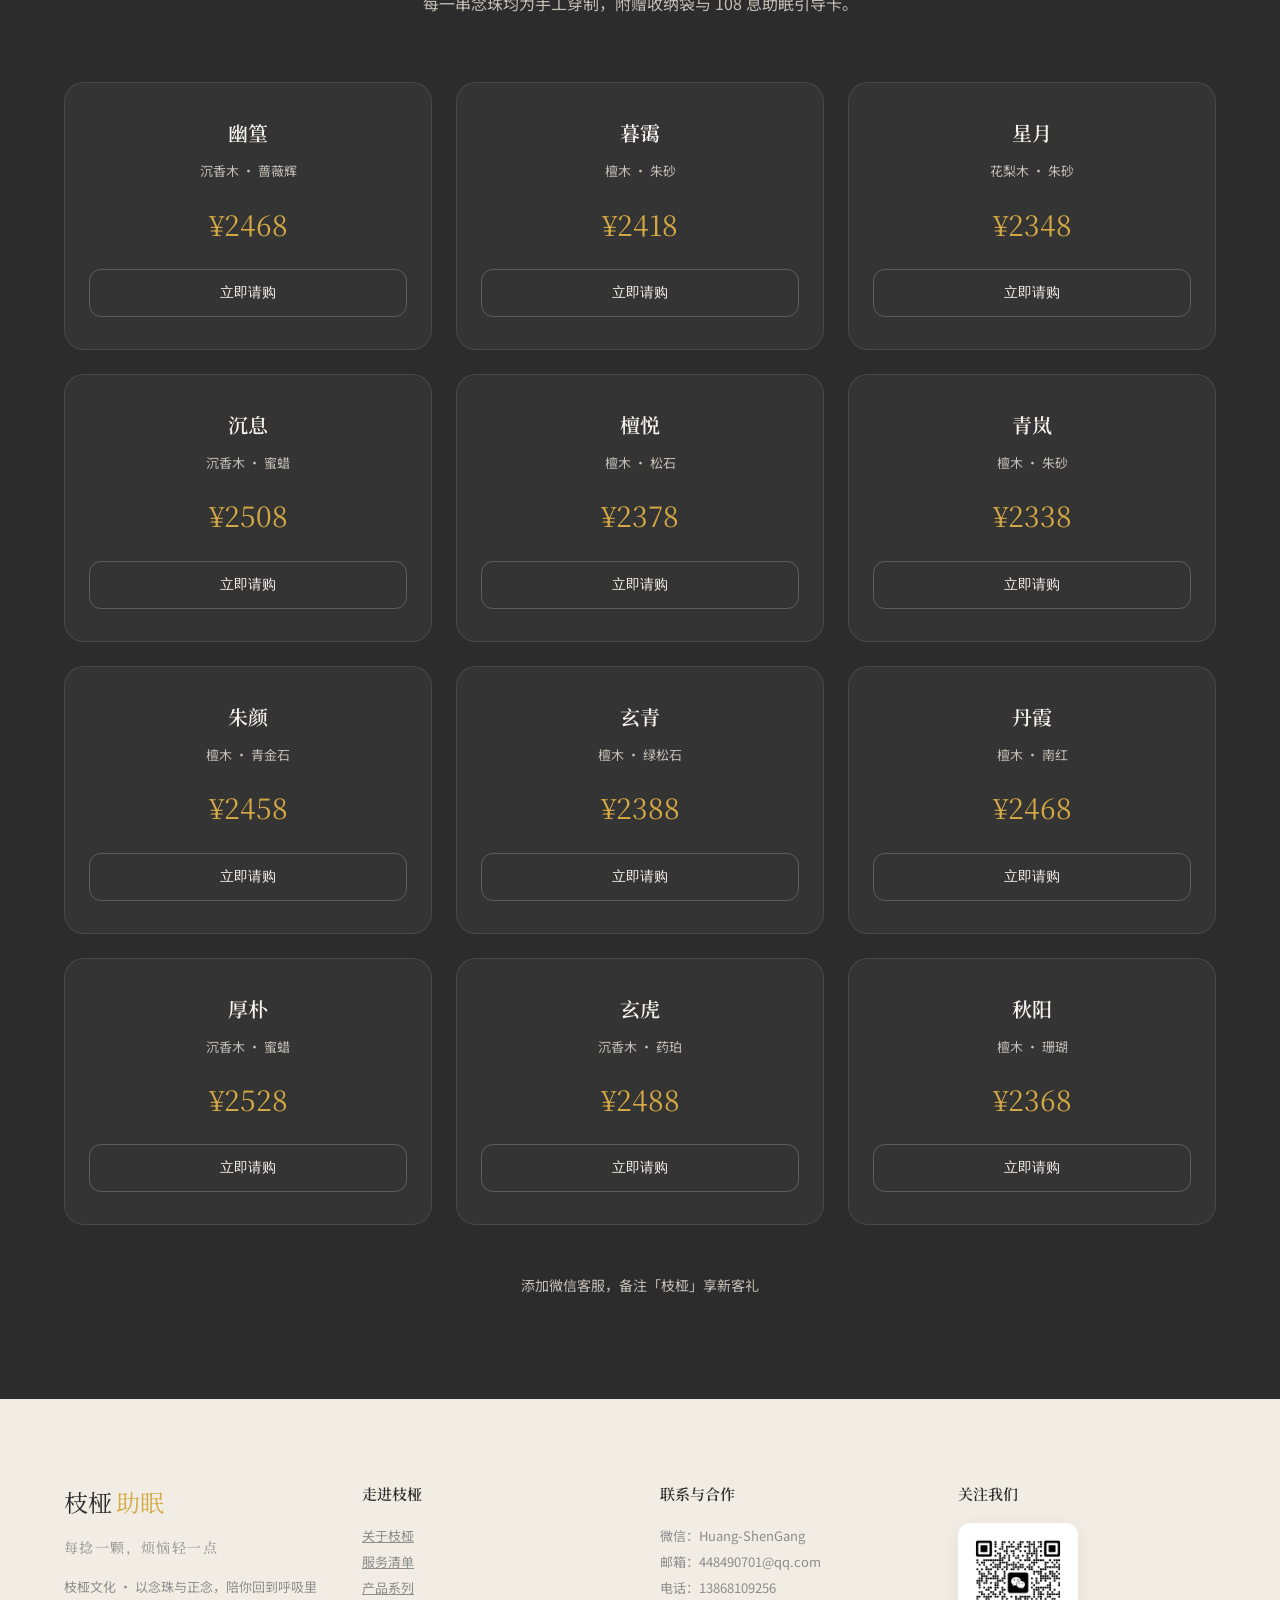
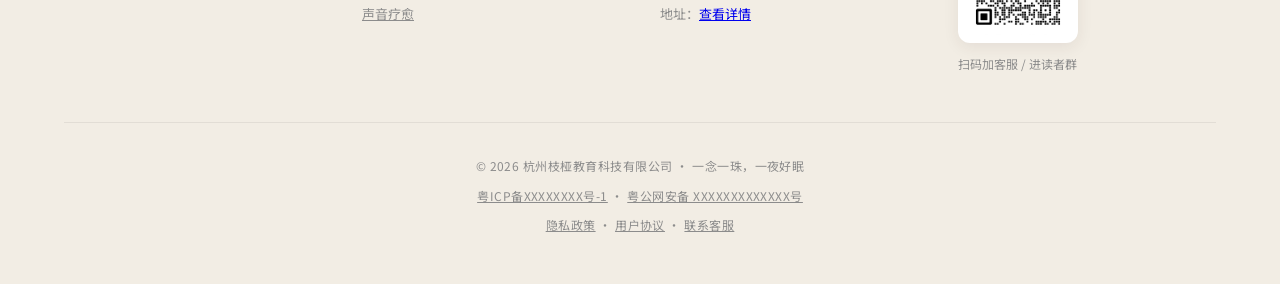
==== commit 56ee61a3: "产品卡比例与交互定稿：图片 4:5（桌面首页 4:6）、仅箭头可弹窗、去「起」字、文字区收紧居中；更新 9.jpg 与暮霭/幽篁图片" ====
--- a/index.html
+++ b/index.html
@@ -1231,7 +1231,7 @@
       if (e.target === modal) closeModal();
     });
 
-    document.querySelectorAll('.product-btn, .product-card').forEach(el => {
+    document.querySelectorAll('.product-btn').forEach(el => {
       el.addEventListener('click', (e) => {
         if (sliderSwiped) {
           sliderSwiped = false;
--- a/assets/site.css
+++ b/assets/site.css
@@ -428,12 +428,12 @@
       overflow: hidden;
       box-shadow: 0 12px 40px var(--shadow);
       transition: all 0.5s cubic-bezier(0.22, 1, 0.36, 1);
-      cursor: pointer;
+      cursor: default;
     }
 
     .product-image {
       position: relative;
-      aspect-ratio: 1/1;
+      aspect-ratio: 4/5;
       overflow: hidden;
       background: var(--bg-warm);
     }
@@ -468,6 +468,7 @@
       grid-template-columns: 1fr auto;
       column-gap: 16px;
       align-items: start;
+      align-content: center;
     }
     .product-info > .product-series  { grid-row: 1; grid-column: 1 / -1; }
     .product-info > .product-name    { grid-row: 2; grid-column: 1; align-self: center; }
@@ -529,6 +530,7 @@
     }
 
     .product-price span {
+      display: none;
       font-size: 13px;
       color: var(--gray);
       margin-left: 4px;
@@ -1194,12 +1196,12 @@
       }
       .product-image {
         flex: 1 1 50%;
-        aspect-ratio: auto;
-        min-height: 440px;
+        aspect-ratio: 4/6;
+        min-height: 0;
       }
       .product-info {
         flex: 1 1 50%;
-        padding: 40px 40px;
+        padding: 28px 36px;
       }
     }
 
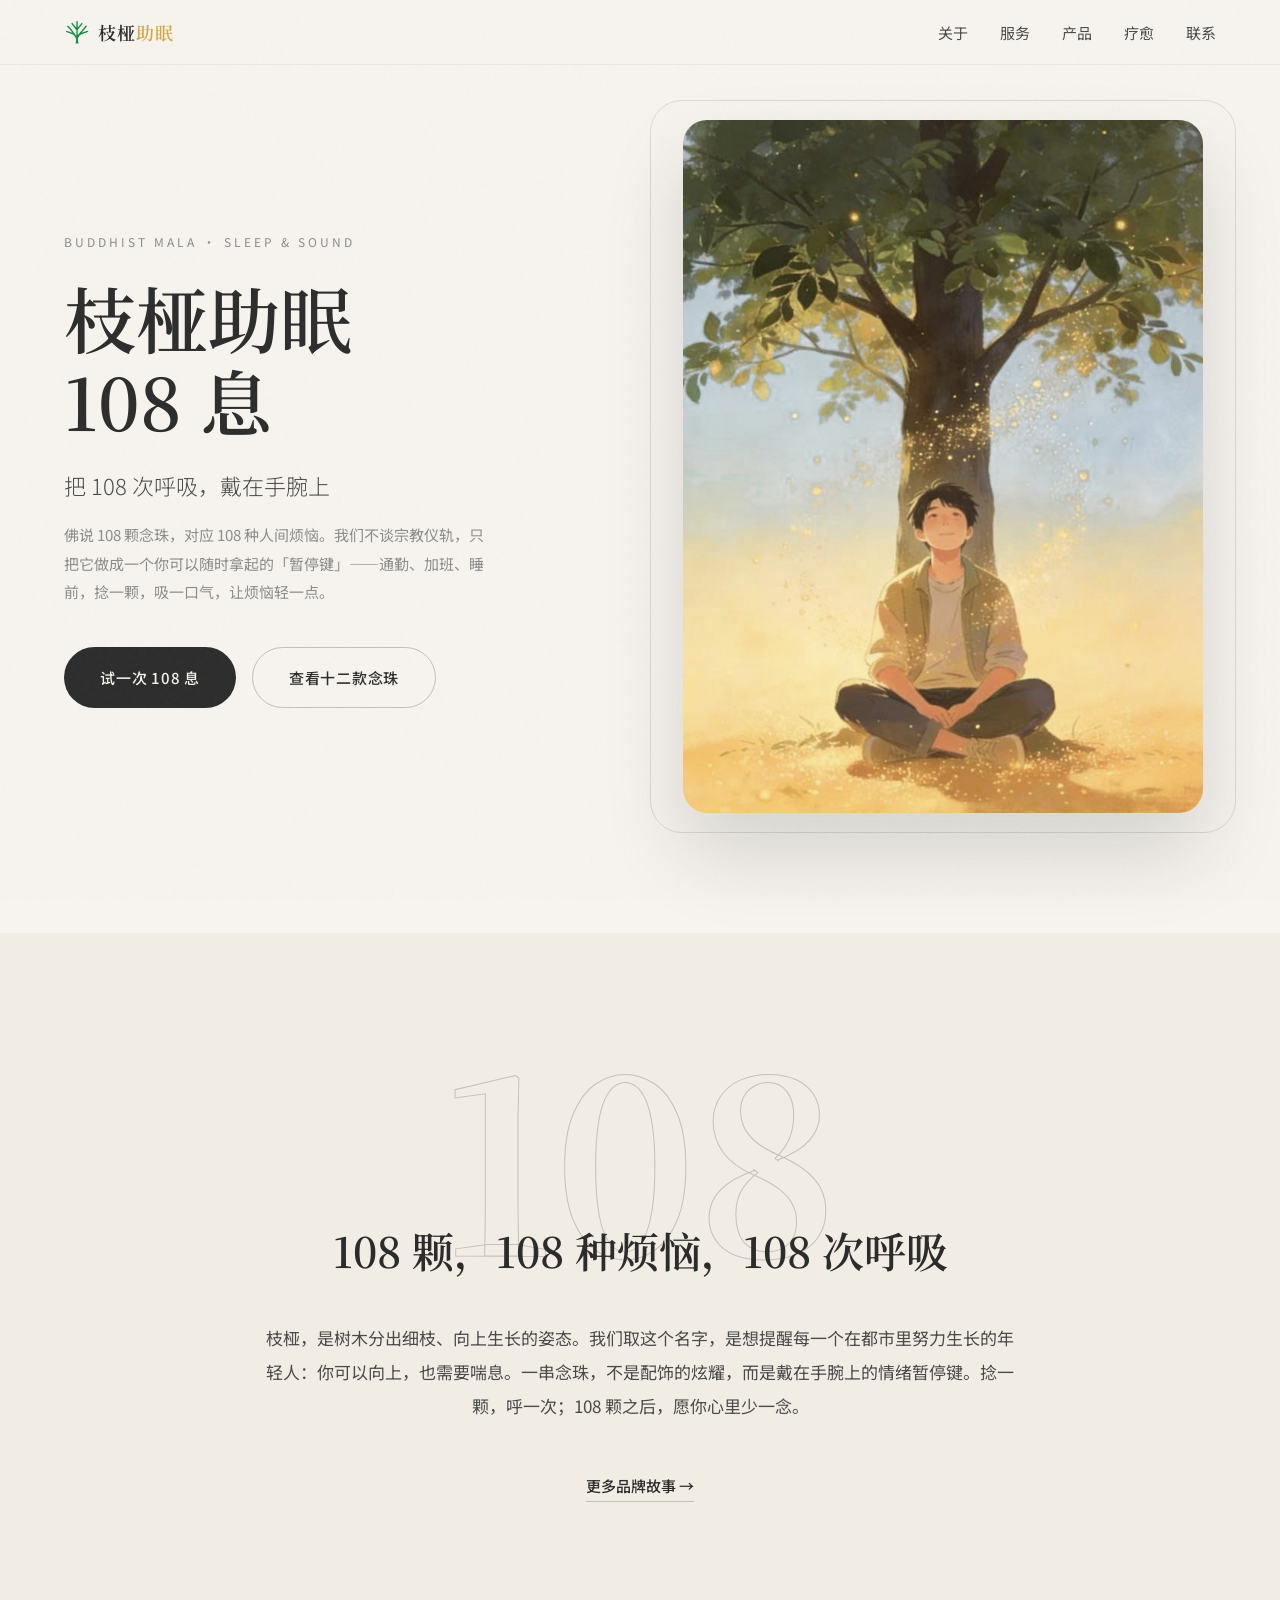
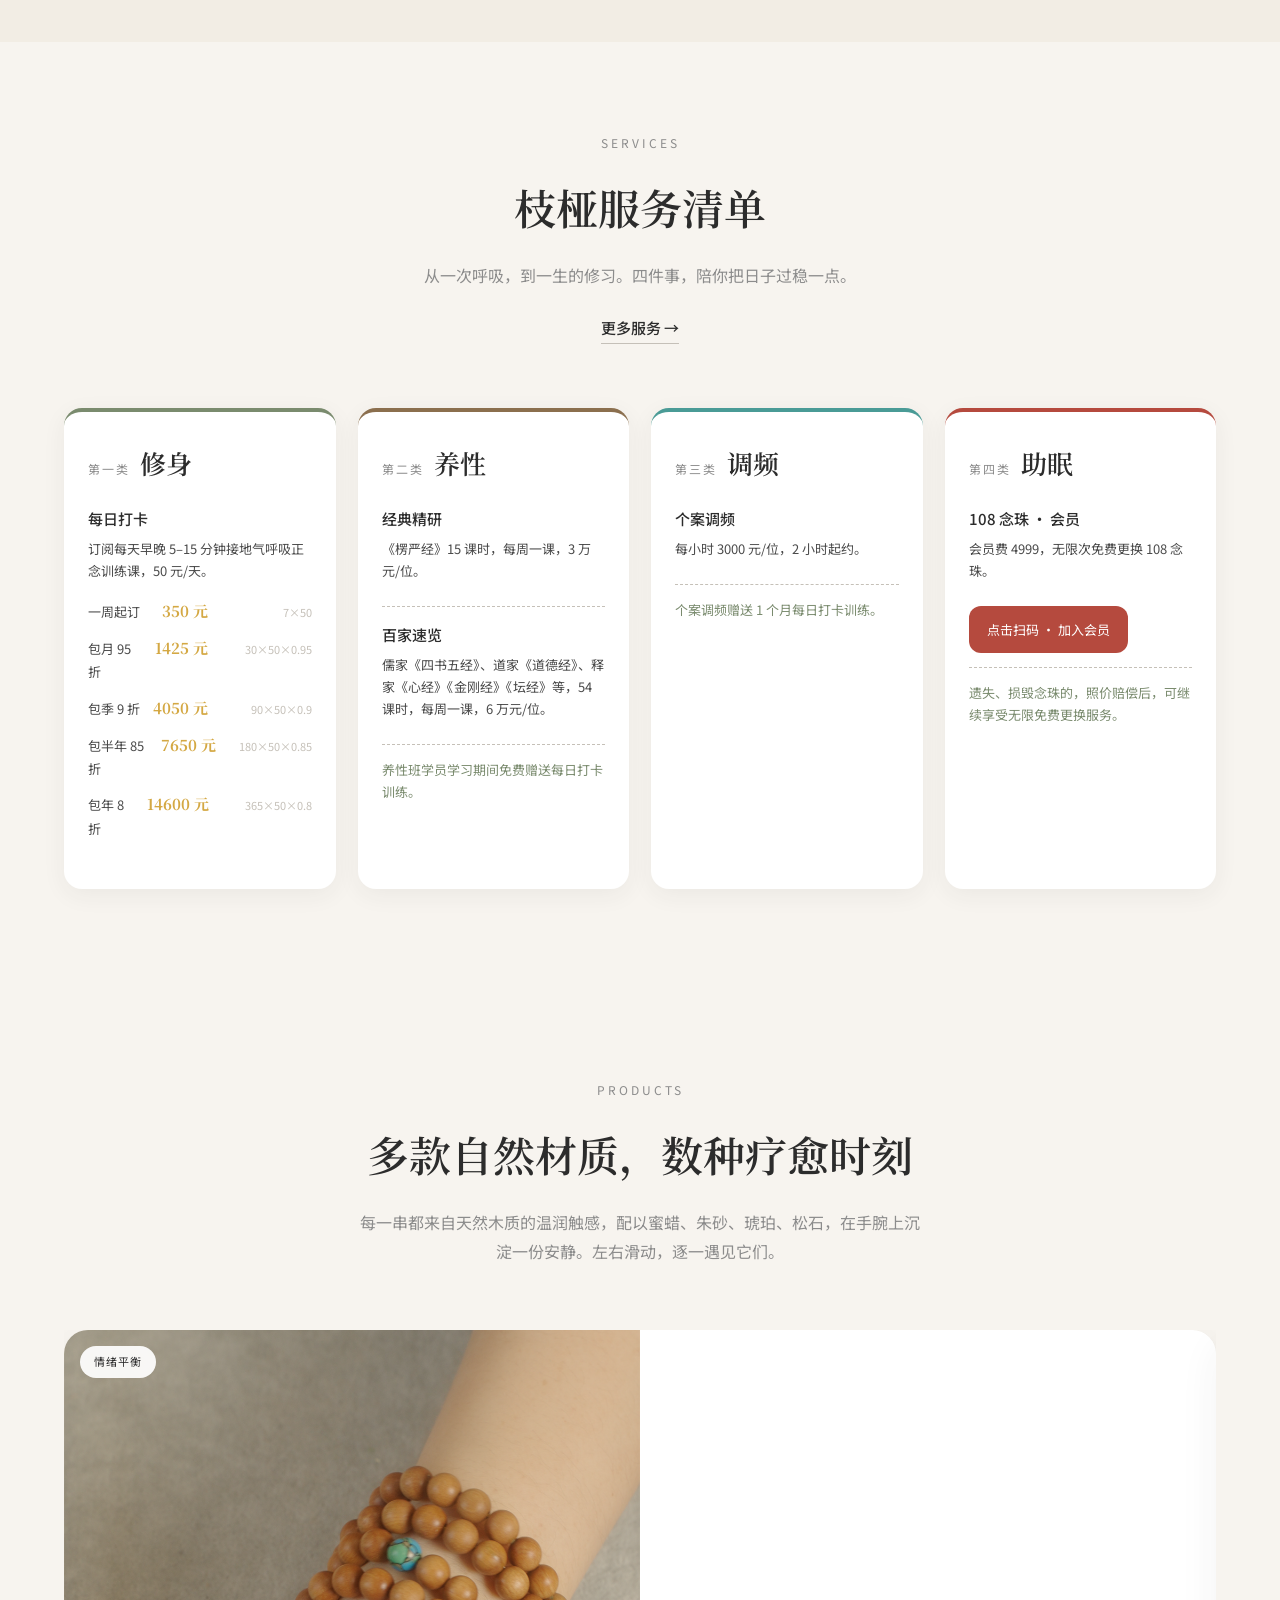
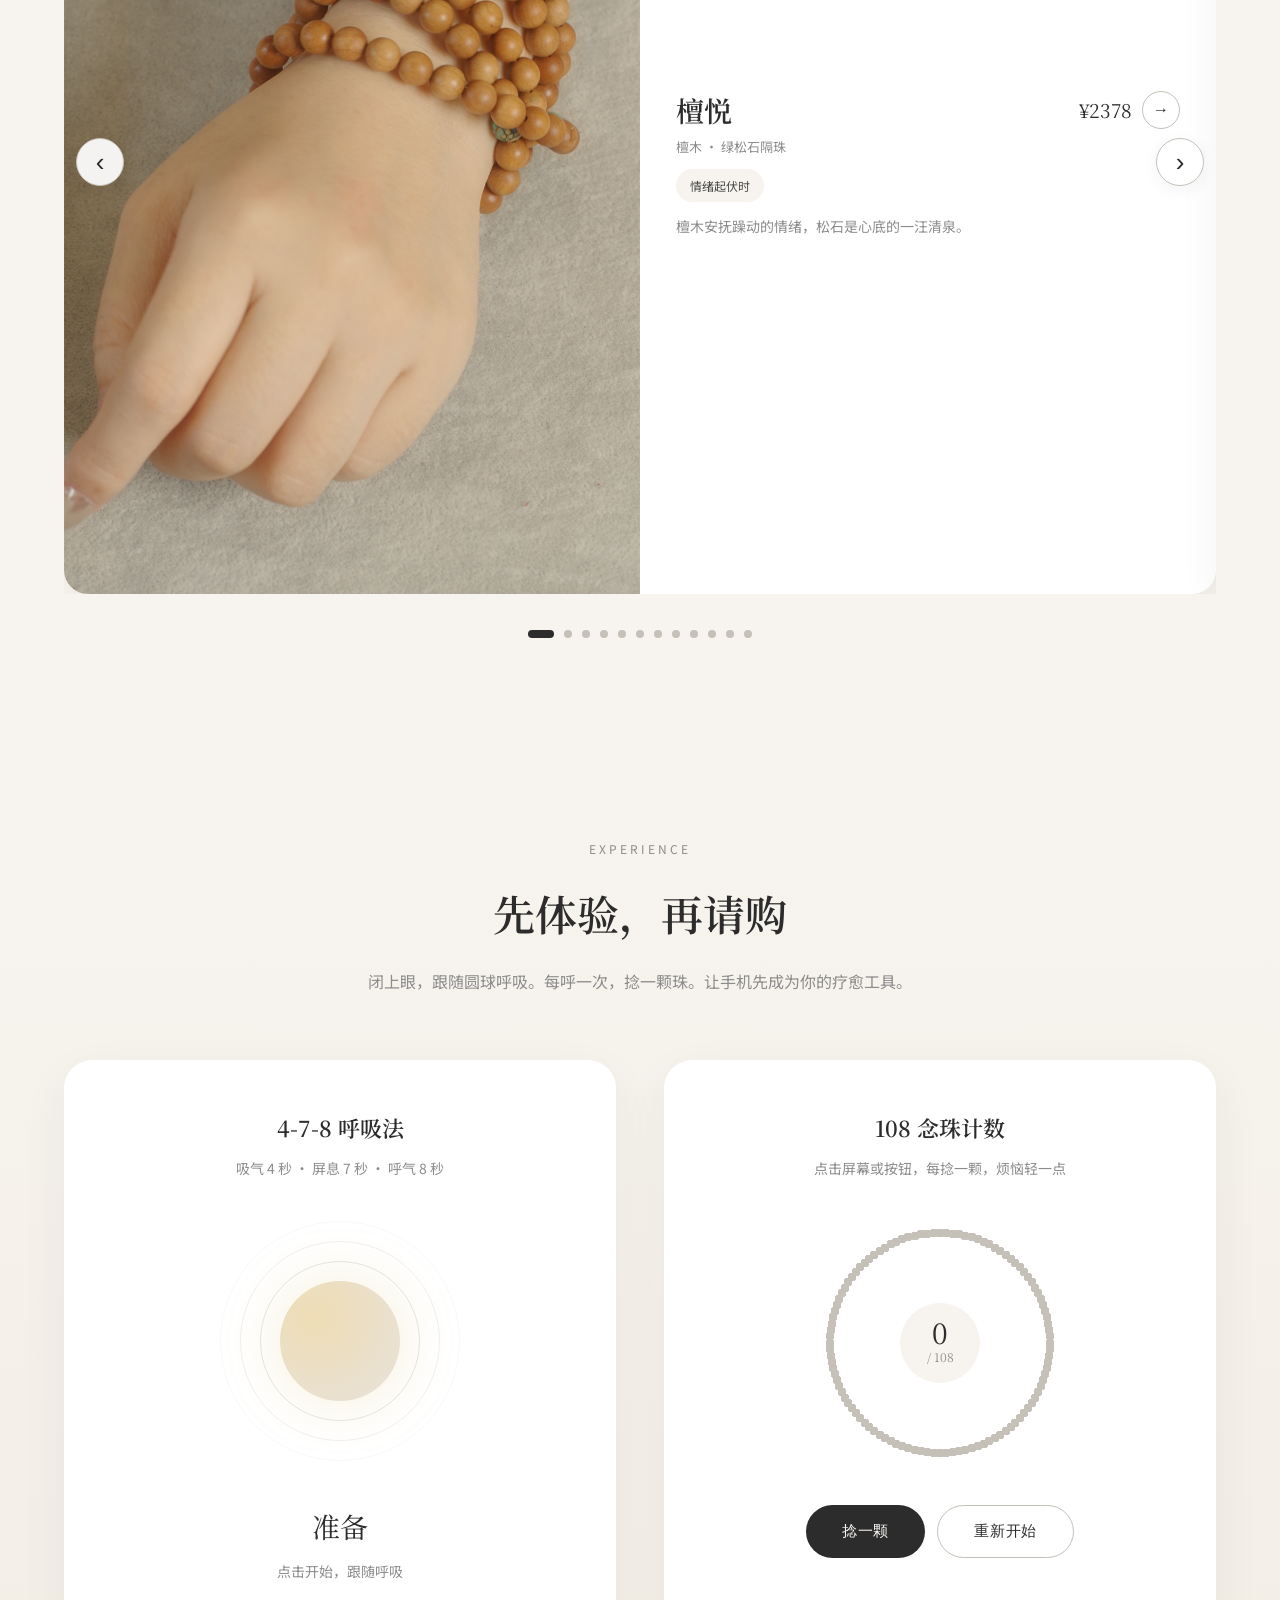
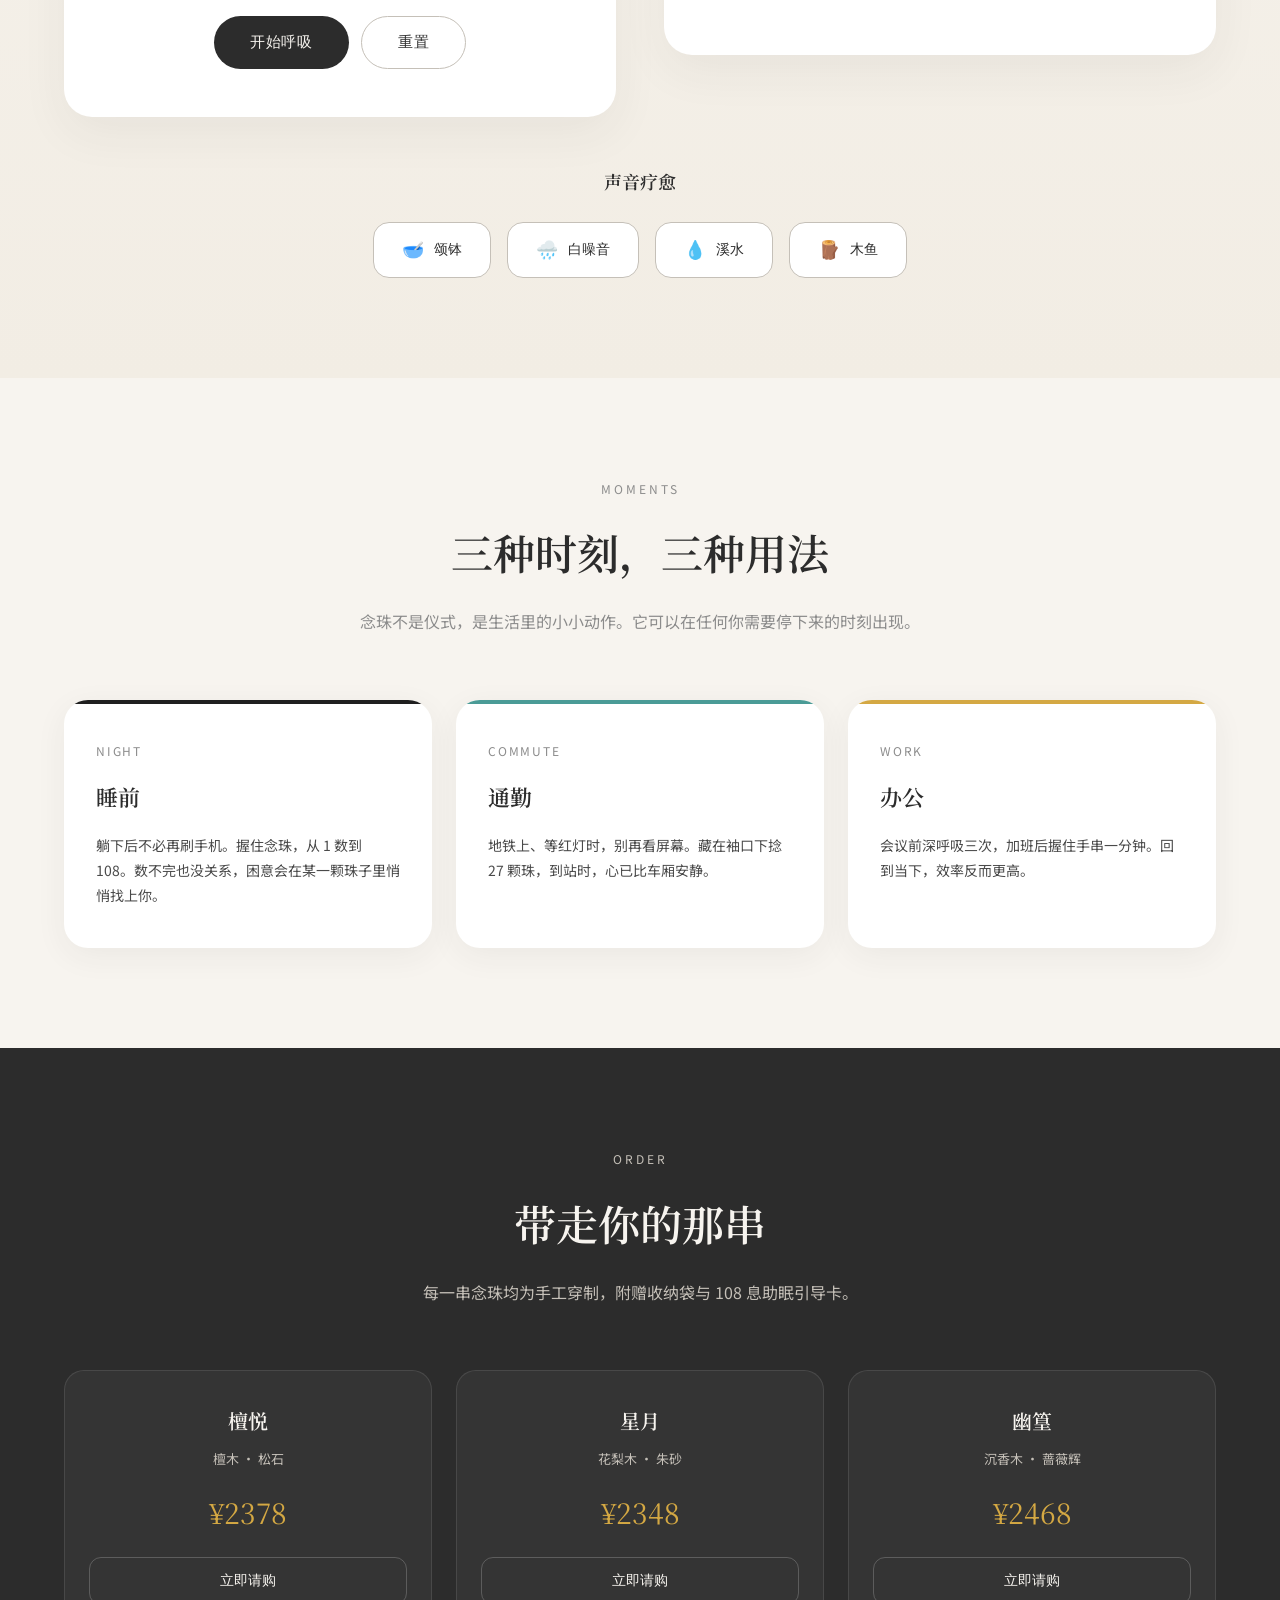
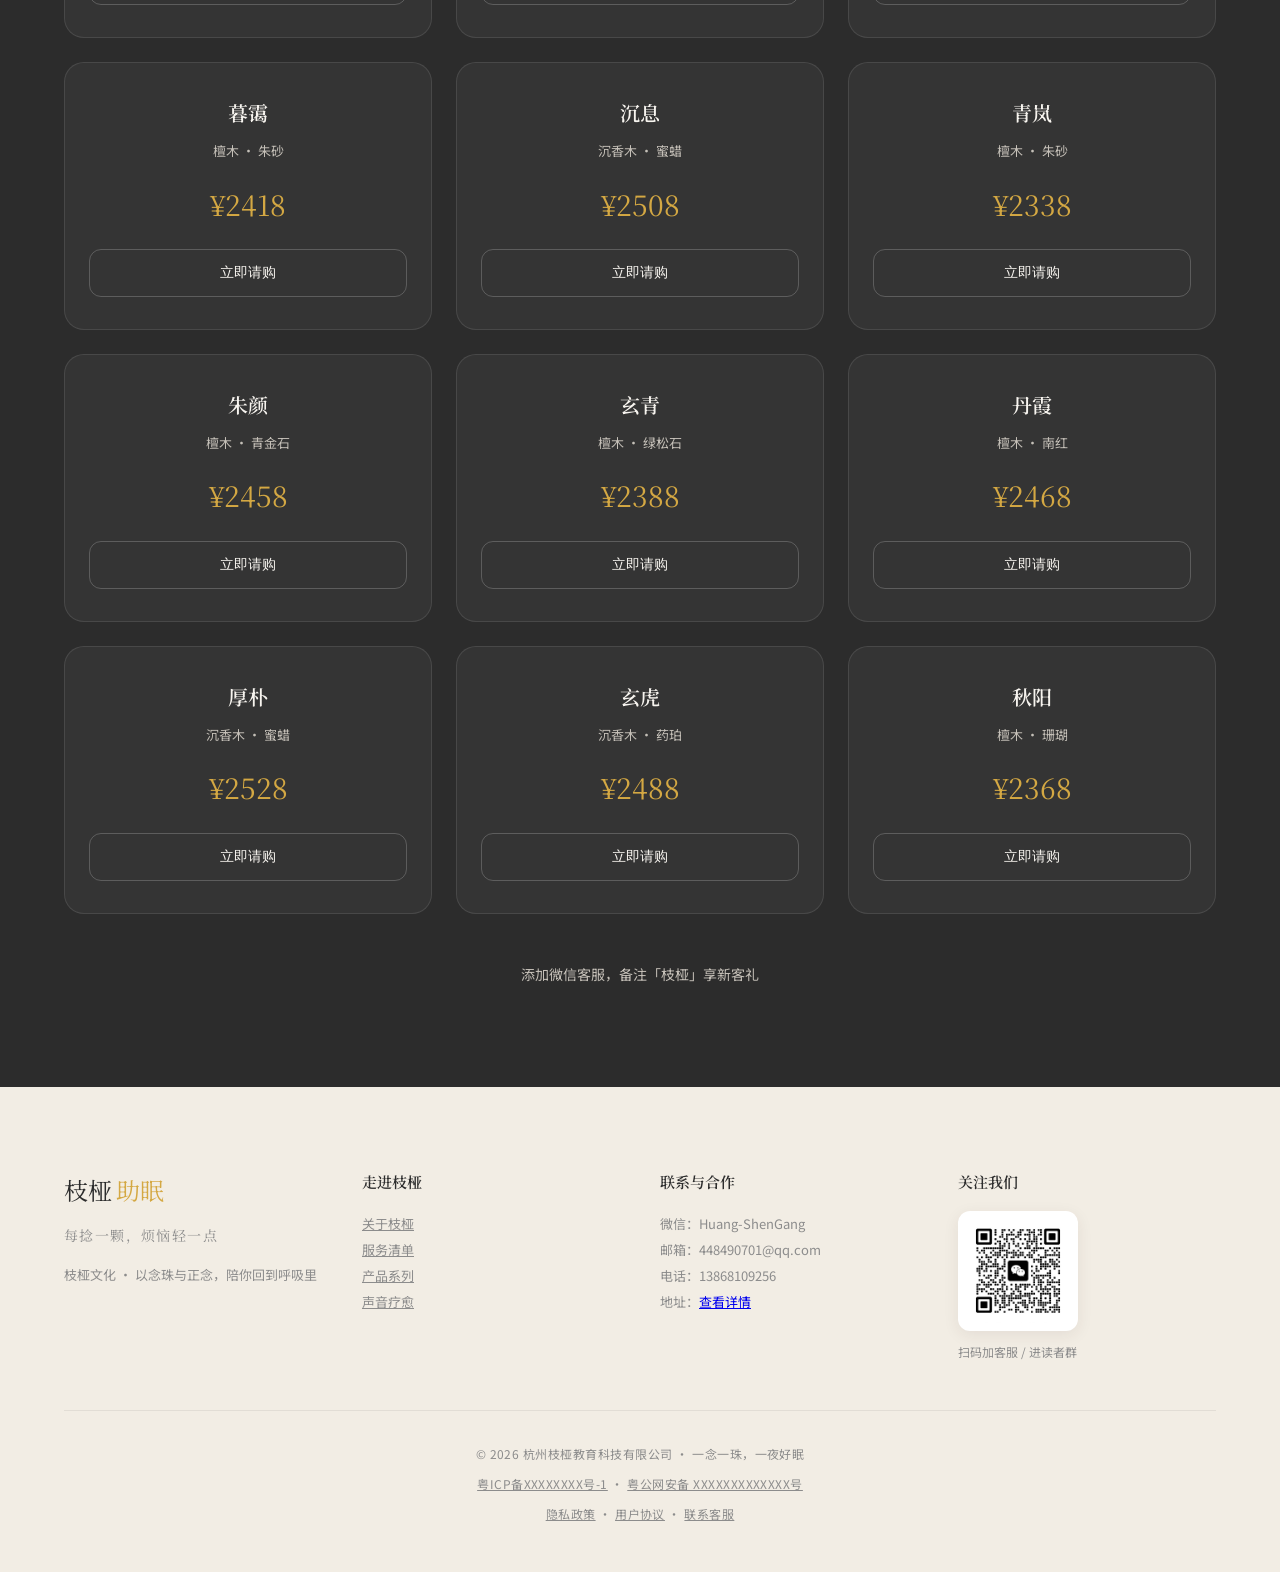
==== commit 5c501c45: "产品顺序调整：檀悦置顶、星月列第二（三处同步，SERIES 编号连续重排）；首页删除息/音/念三张概念卡" ====
--- a/index.html
+++ b/index.html
@@ -85,23 +85,6 @@
           枝桠，是树木分出细枝、向上生长的姿态。我们取这个名字，是想提醒每一个在都市里努力生长的年轻人：你可以向上，也需要喘息。一串念珠，不是配饰的炫耀，而是戴在手腕上的情绪暂停键。捻一颗，呼一次；108 颗之后，愿你心里少一念。
         </p>
           <a class="concept-more" href="./about.html" data-page-node-id="moreAboutHome">更多品牌故事 →</a>
-        <div class="concept-items" data-page-node-id="9rYjMYkkoEGcoiHYqKHhUQ">
-          <div class="concept-item reveal stagger-1 active" data-page-node-id="iQFLAryuZBWTT1IShoz5Gh">
-            <div class="concept-item-icon" data-page-node-id="lx27HHEYSGD2M31WA9FROG">息</div>
-            <h3 data-page-node-id="5nSWCEePJyQJO58GFScGSI">助眠</h3>
-            <p data-page-node-id="g3Ix6LKfaYZKHD1jObZg5C">睡前 108 息，把白天的杂念捻成困意，让呼吸带你自然入眠。</p>
-          </div>
-          <div class="concept-item reveal stagger-2 active" data-page-node-id="nrf6zEiVMD1WWBSDjQ6rX7">
-            <div class="concept-item-icon" data-page-node-id="HF7uLNHFOuGEUs9sgHraNJ">音</div>
-            <h3 data-page-node-id="GUnWZN41HuwI6nMzR6hQIA">声疗</h3>
-            <p data-page-node-id="B8TSqPLtix7u0Q4mD3fjUe">颂钵、白噪音、木鱼声，用声音频率安抚紧绷的神经。</p>
-          </div>
-          <div class="concept-item reveal stagger-3 active" data-page-node-id="saQKF54FqGRLWtLKHwGSaZ">
-            <div class="concept-item-icon" data-page-node-id="1qom6bmFVcBvzUD9OlhEaI">念</div>
-            <h3 data-page-node-id="N9Uipgosr5vFUlMjZPXMmc">正念</h3>
-            <p data-page-node-id="s0ujrbq4qVueLRWQ8xGhuq">不在庙里，也能修一颗心。每一次捻珠，都是回到当下的练习。</p>
-          </div>
-        </div>
       </div>
     </div>
   </section>
@@ -209,6 +192,44 @@
       <div class="products-slider reveal stagger-2 active" data-page-node-id="uD7J5FpZYSvrvjCpOIFIgE">
         <button class="slider-arrow slider-prev" id="sliderPrev" aria-label="上一款" data-page-node-id="adv2brWdKD48WqsJtytqtY">‹</button>
         <div class="products-grid" id="productsGrid" data-page-node-id="FG9HaeJeIMkkzWbnmrfvP4" style="transform: translateX(0%);">
+          <!-- Product: 檀悦（置于第一位） -->
+          <div class="product-card" data-product="檀悦" data-price="¥2378" data-page-node-id="u41EfqOnJJ8m9iJNQIbl9M">
+            <div class="product-image" data-page-node-id="KMjgNNE7QOhIhDLaWCQk4x">
+              <img src="./产片图片/4.png" alt="檀悦 · 檀木松石上手照" data-page-node-id="bBj7N9WoobD59ZrJTH6sBJ">
+              <span class="product-tag" data-page-node-id="8CP8WJJMNP3FuXWoML4hk8">情绪平衡</span>
+            </div>
+            <div class="product-info" data-page-node-id="x6nbdiiTgKQmLneRRr9PvW">
+              <div class="product-series" data-page-node-id="opDROl6wBswnvDEcauWPOs">SERIES 01 / 12</div>
+              <h3 class="product-name" data-page-node-id="S3DzFX5MNbDWftJUN4TiJi">檀悦</h3>
+              <p class="product-material" data-page-node-id="oxsa4znnvb3XQmAmdfXoE3">檀木 · 绿松石隔珠</p>
+              <span class="product-theme" data-page-node-id="UL2sg3DpfykDCGsJ9BEcmP">情绪起伏时</span>
+              <p class="product-desc" data-page-node-id="UZbcq9W59tgmgLUgsmLBmU">檀木安抚躁动的情绪，松石是心底的一汪清泉。</p>
+              <div class="product-footer" data-page-node-id="iMXKC1iyps7L8m4yGXIet5">
+                <div class="product-price" data-page-node-id="CM4cSYDHdyBnt9Ghif3FzU">¥2378<span data-page-node-id="17mazK80BH2i4wjrRYjqdS">起</span></div>
+                <button class="product-btn js-buy" data-name="檀悦" aria-label="购买檀悦" data-page-node-id="fxWl2xvOxIkImeQhIWby3C">→</button>
+              </div>
+            </div>
+          </div>
+
+          <!-- Product 2: 星月（置于第二位） -->
+          <div class="product-card" data-product="星月" data-price="¥2348" data-page-node-id="tGPLUWAzFYQcopOC9F8KHV">
+            <div class="product-image" data-page-node-id="fIsLsRQ6h0IU68QttuETRg">
+              <img src="./产片图片/2.png" alt="星月 · 花梨木朱砂上手照" data-page-node-id="FKmHvPFSk39nXGuTSJCEZT">
+              <span class="product-tag" data-page-node-id="qHJQFKeMS2V2abouHdaZEB">专注 清明</span>
+            </div>
+            <div class="product-info" data-page-node-id="F1VVd1yuYk1jV9cQ4qToZq">
+              <div class="product-series" data-page-node-id="GKC4LEBxSOmWENHvA0Cxps">SERIES 02 / 12</div>
+              <h3 class="product-name" data-page-node-id="eQXjgW8Vgz3XZ5rSOAvSPa">星月</h3>
+              <p class="product-material" data-page-node-id="NlHoY1qNdoLGbZonUshE16">花梨木 · 朱砂隔珠</p>
+              <span class="product-theme" data-page-node-id="PQZ1YIR2O4m4k9eKseH6tL">思绪纷杂时</span>
+              <p class="product-desc" data-page-node-id="72uXjLXaJWmfD12WEqNnxq">浅色花梨木纹理干净，像把一弯月光戴在手腕。无论念头多乱，回到这一颗就好。</p>
+              <div class="product-footer" data-page-node-id="qZYY7HS7siLL18oN9VAJjT">
+                <div class="product-price" data-page-node-id="h42fUh8iiJvbbfibRxzajQ">¥2348<span data-page-node-id="rVDJQ4t4HPi0GEYdDFd7A6">起</span></div>
+                <button class="product-btn js-buy" data-name="星月" aria-label="购买星月" data-page-node-id="ASDZi5DtELn5aAIM8d0qHE">→</button>
+              </div>
+            </div>
+          </div>
+
           <!-- Product: 幽篁（新增，置于第一位） -->
           <div class="product-card" data-product="幽篁" data-price="¥2468" data-page-node-id="youhuang1000000000000001">
             <div class="product-image" data-page-node-id="youhuang1000000000000002">
@@ -216,7 +237,7 @@
               <span class="product-tag" data-page-node-id="youhuang1000000000000004">安神 幽篁</span>
             </div>
             <div class="product-info" data-page-node-id="youhuang1000000000000005">
-              <div class="product-series" data-page-node-id="youhuang1000000000000006">SERIES 01 / 12</div>
+              <div class="product-series" data-page-node-id="youhuang1000000000000006">SERIES 03 / 12</div>
               <h3 class="product-name" data-page-node-id="youhuang1000000000000007">幽篁</h3>
               <p class="product-material" data-page-node-id="youhuang1000000000000008">沉香木 · 蔷薇辉隔珠</p>
               <span class="product-theme" data-page-node-id="youhuang1000000000000009">独处 108 息</span>
@@ -235,7 +256,7 @@
               <span class="product-tag" data-page-node-id="muai100000000000000004">安神 暮色</span>
             </div>
             <div class="product-info" data-page-node-id="muai100000000000000005">
-              <div class="product-series" data-page-node-id="muai100000000000000006">SERIES 02 / 12</div>
+              <div class="product-series" data-page-node-id="muai100000000000000006">SERIES 04 / 12</div>
               <h3 class="product-name" data-page-node-id="muai100000000000000007">暮霭</h3>
               <p class="product-material" data-page-node-id="muai100000000000000008">檀木 · 朱砂隔珠</p>
               <span class="product-theme" data-page-node-id="muai100000000000000009">暮色 108 息</span>
@@ -266,25 +287,6 @@
             </div>
           </div>
 
-          <!-- Product 2: 星月 -->
-          <div class="product-card" data-product="星月" data-price="¥2348" data-page-node-id="tGPLUWAzFYQcopOC9F8KHV">
-            <div class="product-image" data-page-node-id="fIsLsRQ6h0IU68QttuETRg">
-              <img src="./产片图片/2.png" alt="星月 · 花梨木朱砂上手照" data-page-node-id="FKmHvPFSk39nXGuTSJCEZT">
-              <span class="product-tag" data-page-node-id="qHJQFKeMS2V2abouHdaZEB">专注 清明</span>
-            </div>
-            <div class="product-info" data-page-node-id="F1VVd1yuYk1jV9cQ4qToZq">
-              <div class="product-series" data-page-node-id="GKC4LEBxSOmWENHvA0Cxps">SERIES 03 / 12</div>
-              <h3 class="product-name" data-page-node-id="eQXjgW8Vgz3XZ5rSOAvSPa">星月</h3>
-              <p class="product-material" data-page-node-id="NlHoY1qNdoLGbZonUshE16">花梨木 · 朱砂隔珠</p>
-              <span class="product-theme" data-page-node-id="PQZ1YIR2O4m4k9eKseH6tL">思绪纷杂时</span>
-              <p class="product-desc" data-page-node-id="72uXjLXaJWmfD12WEqNnxq">浅色花梨木纹理干净，像把一弯月光戴在手腕。无论念头多乱，回到这一颗就好。</p>
-              <div class="product-footer" data-page-node-id="qZYY7HS7siLL18oN9VAJjT">
-                <div class="product-price" data-page-node-id="h42fUh8iiJvbbfibRxzajQ">¥2348<span data-page-node-id="rVDJQ4t4HPi0GEYdDFd7A6">起</span></div>
-                <button class="product-btn js-buy" data-name="星月" aria-label="购买星月" data-page-node-id="ASDZi5DtELn5aAIM8d0qHE">→</button>
-              </div>
-            </div>
-          </div>
-
           <!-- Product 3: 沉息 -->
           <div class="product-card" data-product="沉息" data-price="¥2508" data-page-node-id="rx7uOHJdLjyFCZYg1LMSSy">
             <div class="product-image" data-page-node-id="DuHcGW1CWzQNo15WvMSto3">
@@ -292,7 +294,7 @@
               <span class="product-tag" data-page-node-id="spGQzmEEYJ8Gldw1q5Mb35">减压 放松</span>
             </div>
             <div class="product-info" data-page-node-id="O5upAWtEtr7ahmRqqHl4VU">
-              <div class="product-series" data-page-node-id="PieHgd9i17UGyEEFE7plx8">SERIES 04 / 12</div>
+              <div class="product-series" data-page-node-id="PieHgd9i17UGyEEFE7plx8">SERIES 05 / 12</div>
               <h3 class="product-name" data-page-node-id="1kDAsD092InAvpMJGXBQQU">沉息</h3>
               <p class="product-material" data-page-node-id="GMZcqZReZbrrMOylwybjBp">沉香木 · 蜜蜡隔珠</p>
               <span class="product-theme" data-page-node-id="ZRXiyIYep7Kqu0q3N5VUk7">压力过载时</span>
@@ -300,25 +302,6 @@
               <div class="product-footer" data-page-node-id="APHyKqVAczRwvOpmYZIlNG">
                 <div class="product-price" data-page-node-id="a53S1wdFrftOWV4GtxjA1H">¥2508<span data-page-node-id="COdDJIEFwep2oMVNUWig6x">起</span></div>
                 <button class="product-btn js-buy" data-name="沉息" aria-label="购买沉息" data-page-node-id="GqTJNZl5qZ8dznYxqyTJfb">→</button>
-              </div>
-            </div>
-          </div>
-
-          <!-- Product 4: 檀悦 -->
-          <div class="product-card" data-product="檀悦" data-price="¥2378" data-page-node-id="u41EfqOnJJ8m9iJNQIbl9M">
-            <div class="product-image" data-page-node-id="KMjgNNE7QOhIhDLaWCQk4x">
-              <img src="./产片图片/4.png" alt="檀悦 · 檀木松石上手照" data-page-node-id="bBj7N9WoobD59ZrJTH6sBJ">
-              <span class="product-tag" data-page-node-id="8CP8WJJMNP3FuXWoML4hk8">情绪平衡</span>
-            </div>
-            <div class="product-info" data-page-node-id="x6nbdiiTgKQmLneRRr9PvW">
-              <div class="product-series" data-page-node-id="opDROl6wBswnvDEcauWPOs">SERIES 05 / 12</div>
-              <h3 class="product-name" data-page-node-id="S3DzFX5MNbDWftJUN4TiJi">檀悦</h3>
-              <p class="product-material" data-page-node-id="oxsa4znnvb3XQmAmdfXoE3">檀木 · 绿松石隔珠</p>
-              <span class="product-theme" data-page-node-id="UL2sg3DpfykDCGsJ9BEcmP">情绪起伏时</span>
-              <p class="product-desc" data-page-node-id="UZbcq9W59tgmgLUgsmLBmU">檀木安抚躁动的情绪，松石是心底的一汪清泉。</p>
-              <div class="product-footer" data-page-node-id="iMXKC1iyps7L8m4yGXIet5">
-                <div class="product-price" data-page-node-id="CM4cSYDHdyBnt9Ghif3FzU">¥2378<span data-page-node-id="17mazK80BH2i4wjrRYjqdS">起</span></div>
-                <button class="product-btn js-buy" data-name="檀悦" aria-label="购买檀悦" data-page-node-id="fxWl2xvOxIkImeQhIWby3C">→</button>
               </div>
             </div>
           </div>
@@ -586,6 +569,20 @@
         <p class="section-desc reveal stagger-2 active" data-page-node-id="FwZjwZjQtPorG61LCay5gL">每一串念珠均为手工穿制，附赠收纳袋与 108 息助眠引导卡。</p>
       </div>
       <div class="purchase-cards" data-page-node-id="DikxnONfZWnMKOU45hYYC3">
+        <div class="purchase-card reveal stagger-1 active" data-page-node-id="Icx3PJO1C2SDCIwGuwBYoS">
+          <h3 class="purchase-card-name" data-page-node-id="xgxP8TdR0I9NyAo2khUdw4">檀悦</h3>
+          <p class="purchase-card-material" data-page-node-id="okmngEoD9m7geYXNXReC1Q">檀木 · 松石</p>
+          <div class="purchase-card-price" data-page-node-id="0yEFqWaXTaGFWIj3ISGTXO">¥2378</div>
+          <button class="purchase-card-btn js-buy" data-name="檀悦" data-product="檀悦" data-page-node-id="VAK7DirCtFTTPJgq0GV45A">立即请购</button>
+        </div>
+
+        <div class="purchase-card reveal stagger-2 active" data-page-node-id="KY8P5D2E4AQUiHZo6wGJRG">
+          <h3 class="purchase-card-name" data-page-node-id="CoNhfD1tMGYP8vE8ORwoaL">星月</h3>
+          <p class="purchase-card-material" data-page-node-id="inRwd3ltVA2NMywhayYdbv">花梨木 · 朱砂</p>
+          <div class="purchase-card-price" data-page-node-id="ZNCB8RCVnOZAySYHwpH1yR">¥2348</div>
+          <button class="purchase-card-btn js-buy" data-name="星月" data-product="星月" data-page-node-id="c0OT6WL09u7rR88OgqCESL">立即请购</button>
+        </div>
+
         <div class="purchase-card reveal stagger-1 active" data-page-node-id="youhuang2000000000000001">
           <h3 class="purchase-card-name" data-page-node-id="youhuang2000000000000002">幽篁</h3>
           <p class="purchase-card-material" data-page-node-id="youhuang2000000000000003">沉香木 · 蔷薇辉</p>
@@ -604,23 +601,11 @@
           <div class="purchase-card-price" data-page-node-id="RUb7SEiagOaJsFni10KAAr">¥2398</div>
           <button class="purchase-card-btn js-buy" data-name="墨夜" data-product="墨夜" data-page-node-id="0VgTR4tSvrGvQ60v2HGe3p">立即请购</button>
         </div>
-        <div class="purchase-card reveal stagger-2 active" data-page-node-id="KY8P5D2E4AQUiHZo6wGJRG">
-          <h3 class="purchase-card-name" data-page-node-id="CoNhfD1tMGYP8vE8ORwoaL">星月</h3>
-          <p class="purchase-card-material" data-page-node-id="inRwd3ltVA2NMywhayYdbv">花梨木 · 朱砂</p>
-          <div class="purchase-card-price" data-page-node-id="ZNCB8RCVnOZAySYHwpH1yR">¥2348</div>
-          <button class="purchase-card-btn js-buy" data-name="星月" data-product="星月" data-page-node-id="c0OT6WL09u7rR88OgqCESL">立即请购</button>
-        </div>
         <div class="purchase-card reveal stagger-3 active" data-page-node-id="aegCjIC7DshvkSER9go8CJ">
           <h3 class="purchase-card-name" data-page-node-id="e2TBjEdILnRFVSDmbnHwSs">沉息</h3>
           <p class="purchase-card-material" data-page-node-id="wHpERRho9hEauXSjsADkTA">沉香木 · 蜜蜡</p>
           <div class="purchase-card-price" data-page-node-id="uFdzlwEpTQAZiEzZnG7pzZ">¥2508</div>
           <button class="purchase-card-btn js-buy" data-name="沉息" data-product="沉息" data-page-node-id="xZDHEBaF5mraFarrzoVaMT">立即请购</button>
-        </div>
-        <div class="purchase-card reveal stagger-1 active" data-page-node-id="Icx3PJO1C2SDCIwGuwBYoS">
-          <h3 class="purchase-card-name" data-page-node-id="xgxP8TdR0I9NyAo2khUdw4">檀悦</h3>
-          <p class="purchase-card-material" data-page-node-id="okmngEoD9m7geYXNXReC1Q">檀木 · 松石</p>
-          <div class="purchase-card-price" data-page-node-id="0yEFqWaXTaGFWIj3ISGTXO">¥2378</div>
-          <button class="purchase-card-btn js-buy" data-name="檀悦" data-product="檀悦" data-page-node-id="VAK7DirCtFTTPJgq0GV45A">立即请购</button>
         </div>
         <div class="purchase-card reveal stagger-2 active" data-page-node-id="LvOlsLrWzBScfagHdgDsUS">
           <h3 class="purchase-card-name" data-page-node-id="6fHHNFJ43fLEHpaJgV8U28">青岚</h3>
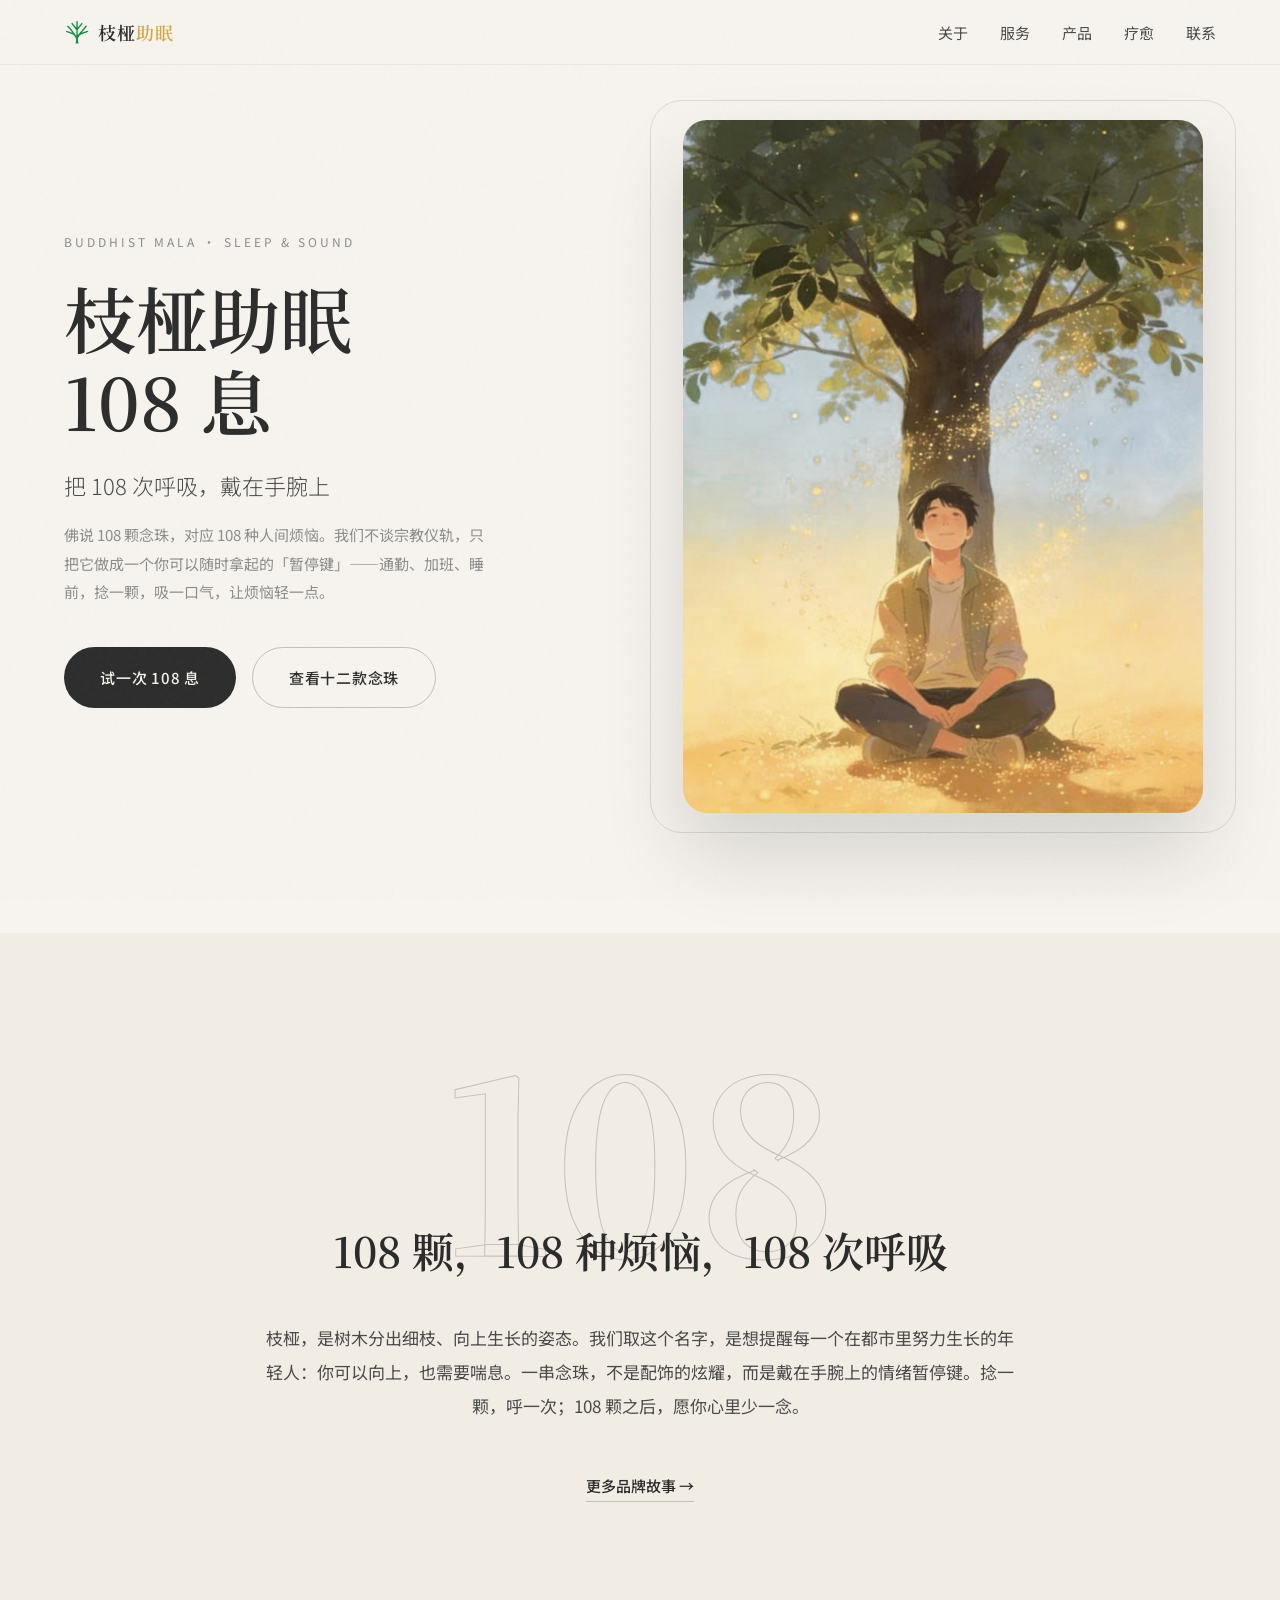
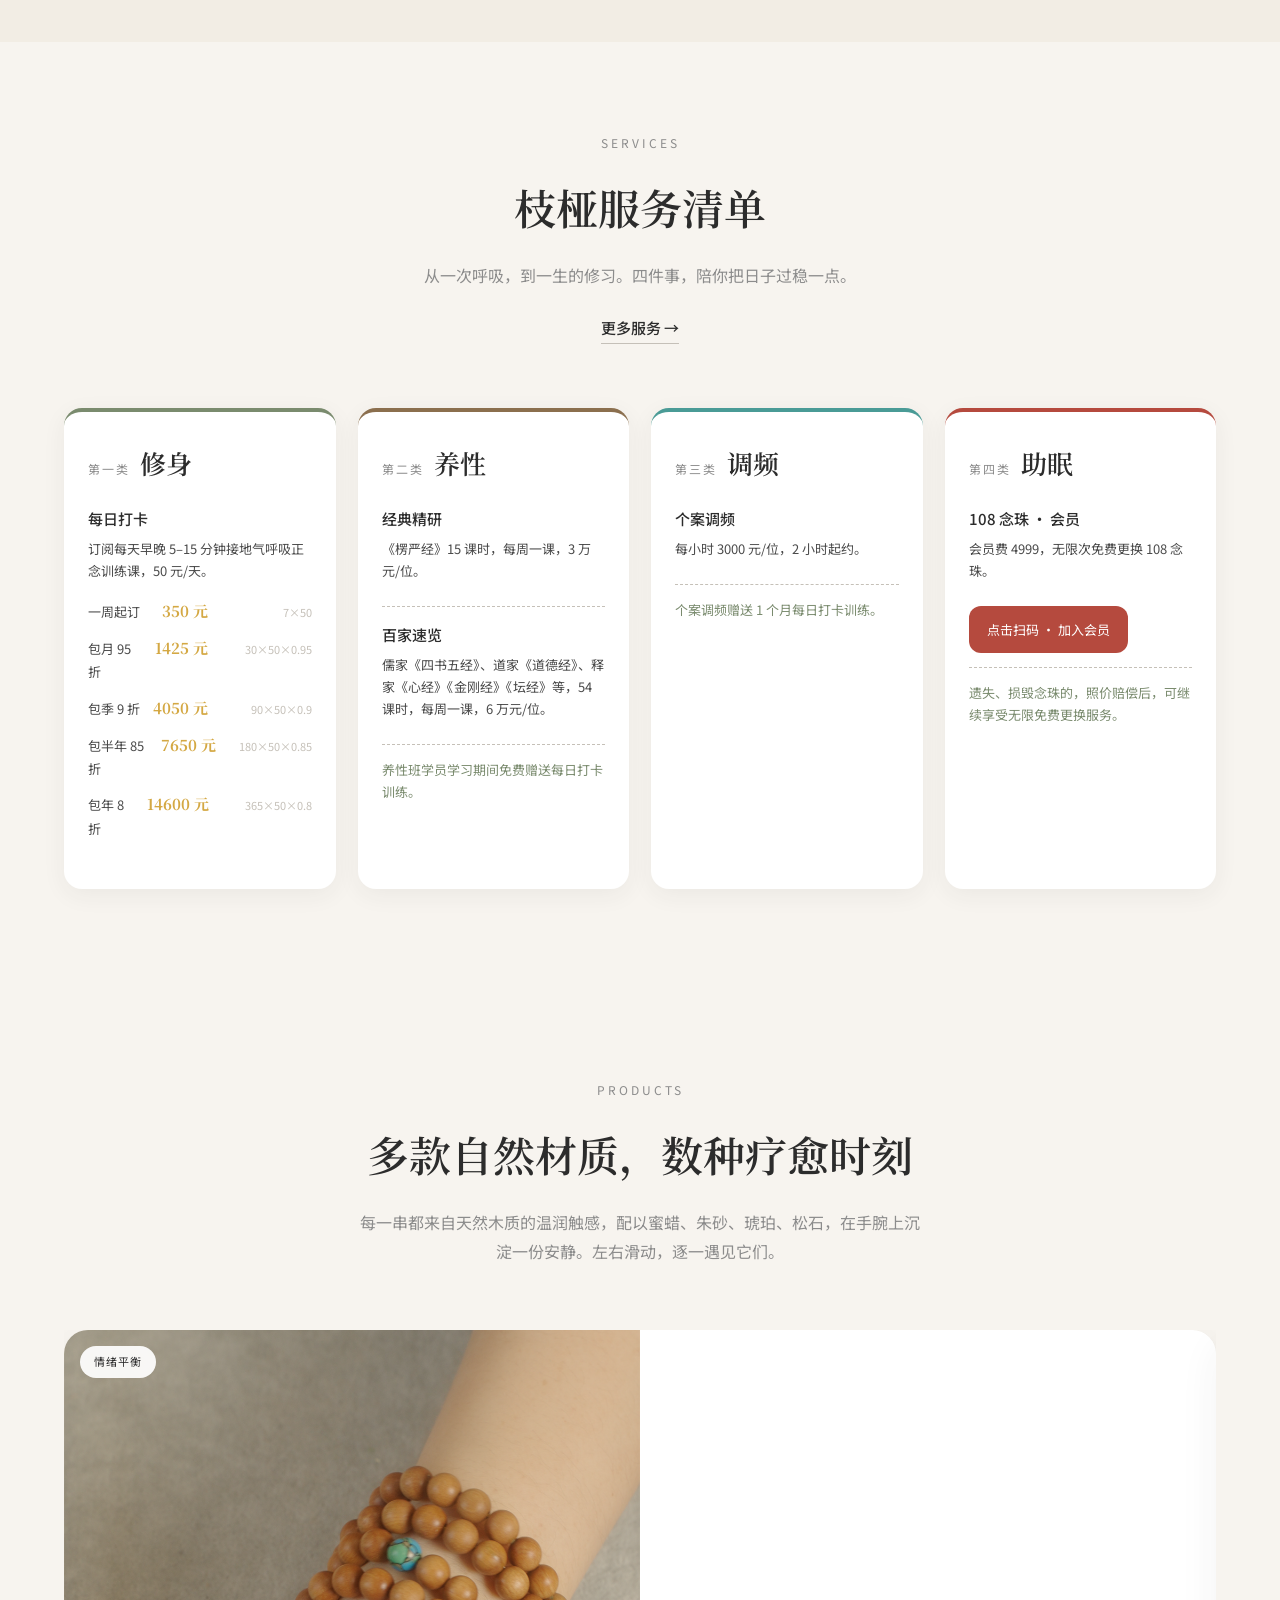
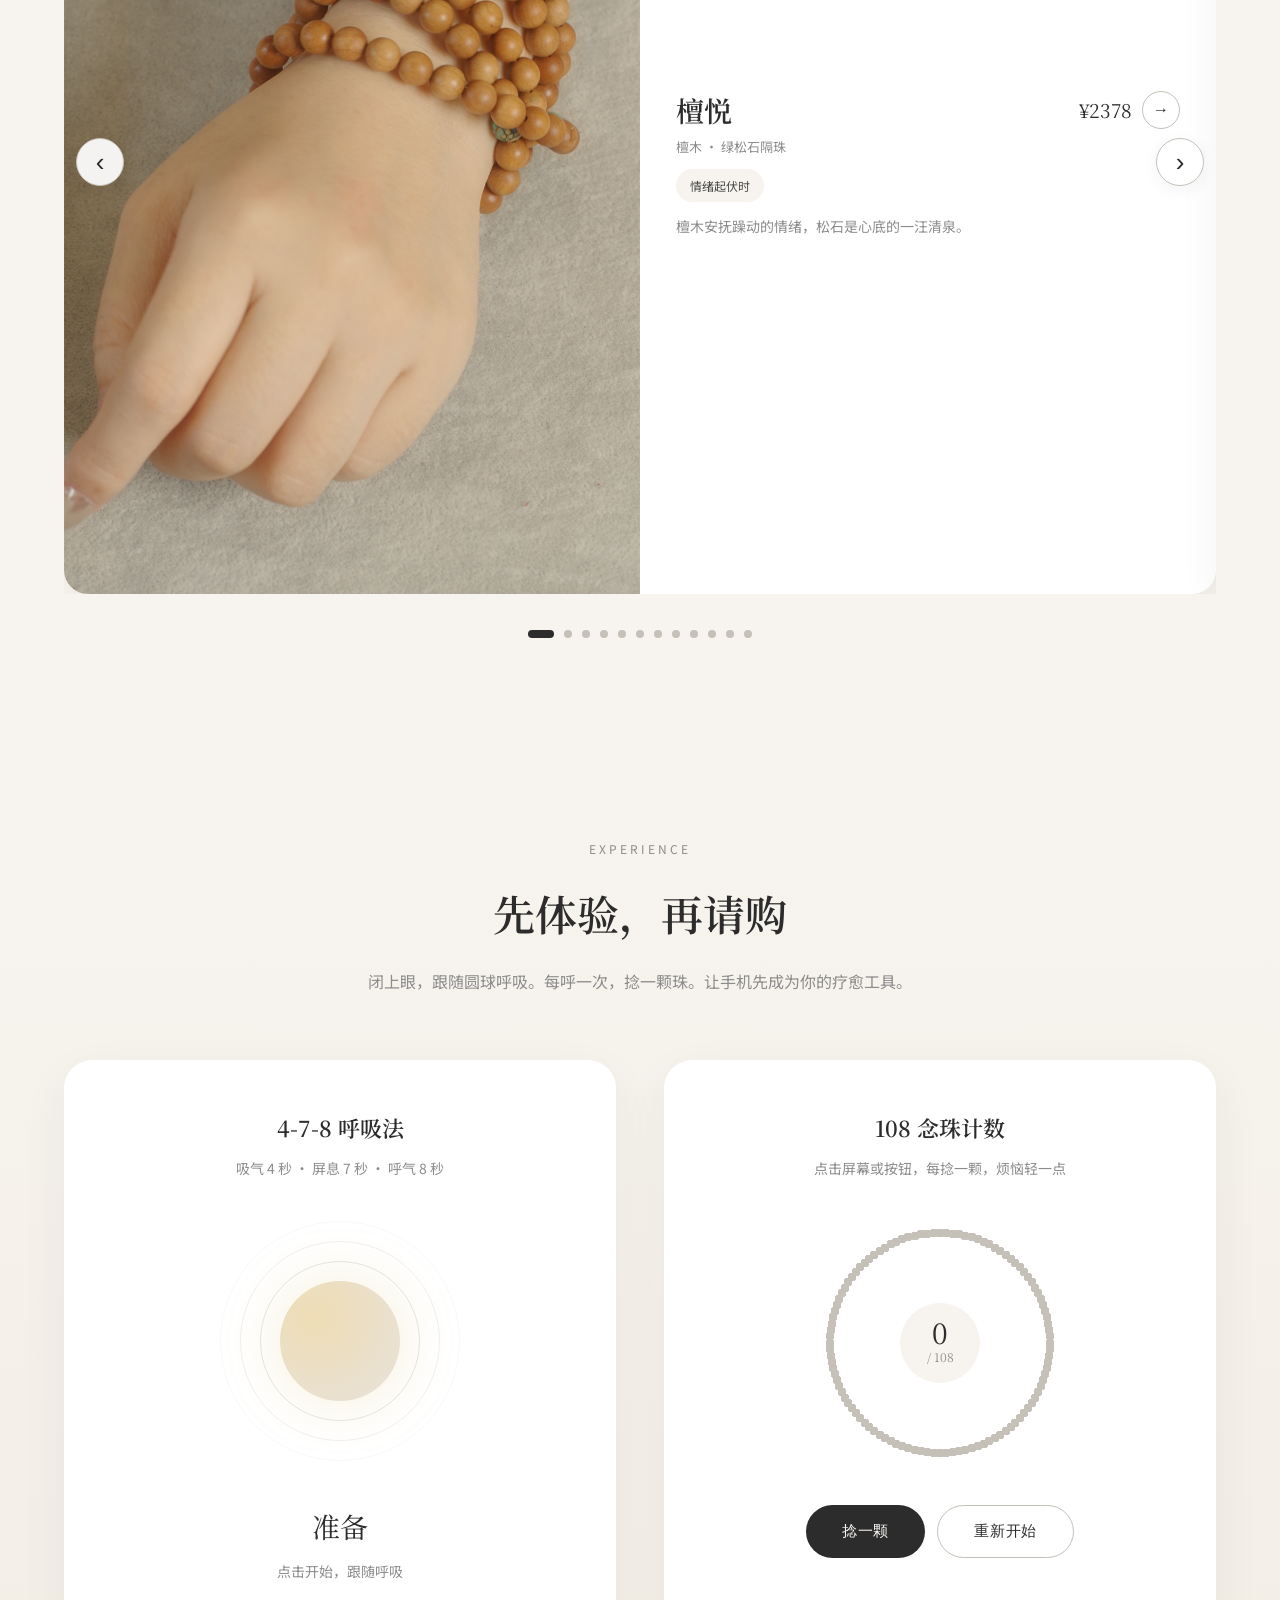
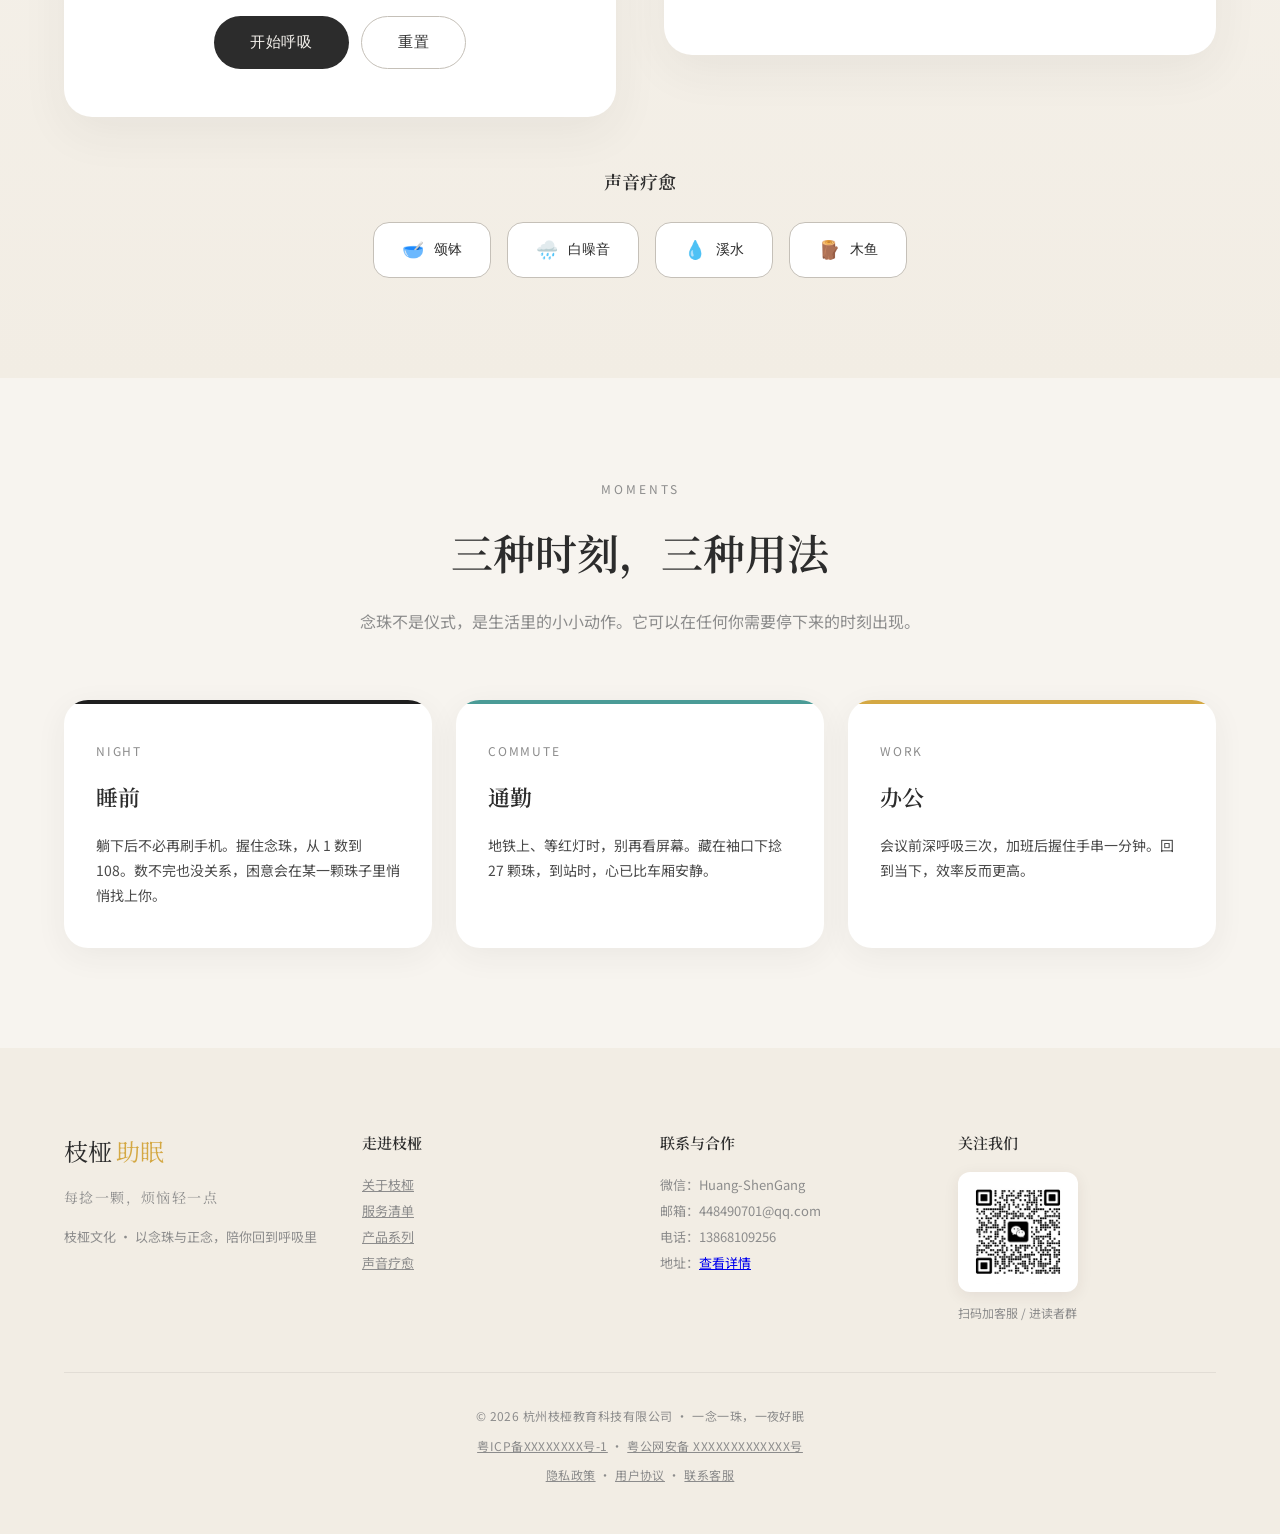
==== commit fecb956e: "首页删除 ORDER 购买区；隐藏「秋阳」+ 新增「杏晚」（檀木·朱砂，¥2438，置于第 3 位）：SERIES 编号重排 01-12，杏晚图压缩至 1080 宽；全站仍 12 款" ====
--- a/index.html
+++ b/index.html
@@ -230,6 +230,25 @@
             </div>
           </div>
 
+          <!-- Product: 杏晚（新增，置于第三位） -->
+          <div class="product-card" data-product="杏晚" data-price="¥2438" data-page-node-id="xingwan10000000000000001">
+            <div class="product-image" data-page-node-id="xingwan10000000000000002">
+              <img src="./产片图片/第三期-杏晚.png" alt="杏晚 · 檀木朱砂上手照" data-page-node-id="xingwan10000000000000003">
+              <span class="product-tag" data-page-node-id="xingwan10000000000000004">安神 黄昏</span>
+            </div>
+            <div class="product-info" data-page-node-id="xingwan10000000000000005">
+              <div class="product-series" data-page-node-id="xingwan10000000000000006">SERIES 03 / 12</div>
+              <h3 class="product-name" data-page-node-id="xingwan10000000000000007">杏晚</h3>
+              <p class="product-material" data-page-node-id="xingwan10000000000000008">檀木 · 朱砂隔珠</p>
+              <span class="product-theme" data-page-node-id="xingwan10000000000000009">黄昏 108 息</span>
+              <p class="product-desc" data-page-node-id="xingwan1000000000000000a">檀木沉静如杏色黄昏，几点朱砂像晚归的灯。适合忙碌一天后，把自己轻轻放回当下。</p>
+              <div class="product-footer" data-page-node-id="xingwan1000000000000000b">
+                <div class="product-price" data-page-node-id="xingwan1000000000000000c">¥2438<span data-page-node-id="xingwan1000000000000000d">起</span></div>
+                <button class="product-btn js-buy" data-name="杏晚" aria-label="购买杏晚" data-page-node-id="xingwan1000000000000000e">→</button>
+              </div>
+            </div>
+          </div>
+
           <!-- Product: 幽篁（新增，置于第一位） -->
           <div class="product-card" data-product="幽篁" data-price="¥2468" data-page-node-id="youhuang1000000000000001">
             <div class="product-image" data-page-node-id="youhuang1000000000000002">
@@ -237,7 +256,7 @@
               <span class="product-tag" data-page-node-id="youhuang1000000000000004">安神 幽篁</span>
             </div>
             <div class="product-info" data-page-node-id="youhuang1000000000000005">
-              <div class="product-series" data-page-node-id="youhuang1000000000000006">SERIES 03 / 12</div>
+              <div class="product-series" data-page-node-id="youhuang1000000000000006">SERIES 04 / 12</div>
               <h3 class="product-name" data-page-node-id="youhuang1000000000000007">幽篁</h3>
               <p class="product-material" data-page-node-id="youhuang1000000000000008">沉香木 · 蔷薇辉隔珠</p>
               <span class="product-theme" data-page-node-id="youhuang1000000000000009">独处 108 息</span>
@@ -256,7 +275,7 @@
               <span class="product-tag" data-page-node-id="muai100000000000000004">安神 暮色</span>
             </div>
             <div class="product-info" data-page-node-id="muai100000000000000005">
-              <div class="product-series" data-page-node-id="muai100000000000000006">SERIES 04 / 12</div>
+              <div class="product-series" data-page-node-id="muai100000000000000006">SERIES 05 / 12</div>
               <h3 class="product-name" data-page-node-id="muai100000000000000007">暮霭</h3>
               <p class="product-material" data-page-node-id="muai100000000000000008">檀木 · 朱砂隔珠</p>
               <span class="product-theme" data-page-node-id="muai100000000000000009">暮色 108 息</span>
@@ -294,7 +313,7 @@
               <span class="product-tag" data-page-node-id="spGQzmEEYJ8Gldw1q5Mb35">减压 放松</span>
             </div>
             <div class="product-info" data-page-node-id="O5upAWtEtr7ahmRqqHl4VU">
-              <div class="product-series" data-page-node-id="PieHgd9i17UGyEEFE7plx8">SERIES 05 / 12</div>
+              <div class="product-series" data-page-node-id="PieHgd9i17UGyEEFE7plx8">SERIES 06 / 12</div>
               <h3 class="product-name" data-page-node-id="1kDAsD092InAvpMJGXBQQU">沉息</h3>
               <p class="product-material" data-page-node-id="GMZcqZReZbrrMOylwybjBp">沉香木 · 蜜蜡隔珠</p>
               <span class="product-theme" data-page-node-id="ZRXiyIYep7Kqu0q3N5VUk7">压力过载时</span>
@@ -313,7 +332,7 @@
               <span class="product-tag" data-page-node-id="Zzo6UKN2ZUvRc6HsXffLf6">焕新 放下</span>
             </div>
             <div class="product-info" data-page-node-id="94tMorO26oRCmWcgWDTSFx">
-              <div class="product-series" data-page-node-id="h0df8FWK7viZQIhs4UJnpo">SERIES 06 / 12</div>
+              <div class="product-series" data-page-node-id="h0df8FWK7viZQIhs4UJnpo">SERIES 07 / 12</div>
               <h3 class="product-name" data-page-node-id="2GYklM7VnAINu2bvXLgN7Z">青岚</h3>
               <p class="product-material" data-page-node-id="d1phpmD5eiKcYRLYcw4Rlk">檀木 · 朱砂隔珠</p>
               <span class="product-theme" data-page-node-id="FIWz9JO8SA8ODO1x2jQPC5">想翻篇的时刻</span>
@@ -351,7 +370,7 @@
               <span class="product-tag" data-page-node-id="np7a000000000000000004">专注 沉静</span>
             </div>
             <div class="product-info" data-page-node-id="np7a000000000000000005">
-              <div class="product-series" data-page-node-id="np7a000000000000000006">SERIES 07 / 12</div>
+              <div class="product-series" data-page-node-id="np7a000000000000000006">SERIES 08 / 12</div>
               <h3 class="product-name" data-page-node-id="np7a000000000000000007">朱颜</h3>
               <p class="product-material" data-page-node-id="np7a000000000000000008">檀木 · 青金石隔珠</p>
               <span class="product-theme" data-page-node-id="np7a000000000000000009">需要定力时</span>
@@ -370,7 +389,7 @@
               <span class="product-tag" data-page-node-id="np8a000000000000000004">守护 稳定</span>
             </div>
             <div class="product-info" data-page-node-id="np8a000000000000000005">
-              <div class="product-series" data-page-node-id="np8a000000000000000006">SERIES 08 / 12</div>
+              <div class="product-series" data-page-node-id="np8a000000000000000006">SERIES 09 / 12</div>
               <h3 class="product-name" data-page-node-id="np8a000000000000000007">玄青</h3>
               <p class="product-material" data-page-node-id="np8a000000000000000008">檀木 · 绿松石隔珠</p>
               <span class="product-theme" data-page-node-id="np8a000000000000000009">心神不宁时</span>
@@ -389,7 +408,7 @@
               <span class="product-tag" data-page-node-id="np9a000000000000000004">温润 踏实</span>
             </div>
             <div class="product-info" data-page-node-id="np9a000000000000000005">
-              <div class="product-series" data-page-node-id="np9a000000000000000006">SERIES 09 / 12</div>
+              <div class="product-series" data-page-node-id="np9a000000000000000006">SERIES 10 / 12</div>
               <h3 class="product-name" data-page-node-id="np9a000000000000000007">丹霞</h3>
               <p class="product-material" data-page-node-id="np9a000000000000000008">檀木 · 南红隔珠</p>
               <span class="product-theme" data-page-node-id="np9a000000000000000009">焦虑返潮时</span>
@@ -408,7 +427,7 @@
               <span class="product-tag" data-page-node-id="np10a00000000000000004">减压 放松</span>
             </div>
             <div class="product-info" data-page-node-id="np10a00000000000000005">
-              <div class="product-series" data-page-node-id="np10a00000000000000006">SERIES 10 / 12</div>
+              <div class="product-series" data-page-node-id="np10a00000000000000006">SERIES 11 / 12</div>
               <h3 class="product-name" data-page-node-id="np10a00000000000000007">厚朴</h3>
               <p class="product-material" data-page-node-id="np10a00000000000000008">沉香木 · 蜜蜡隔珠</p>
               <span class="product-theme" data-page-node-id="np10a00000000000000009">压力过载时</span>
@@ -427,7 +446,7 @@
               <span class="product-tag" data-page-node-id="np11a00000000000000004">力量 勇气</span>
             </div>
             <div class="product-info" data-page-node-id="np11a00000000000000005">
-              <div class="product-series" data-page-node-id="np11a00000000000000006">SERIES 11 / 12</div>
+              <div class="product-series" data-page-node-id="np11a00000000000000006">SERIES 12 / 12</div>
               <h3 class="product-name" data-page-node-id="np11a00000000000000007">玄虎</h3>
               <p class="product-material" data-page-node-id="np11a00000000000000008">沉香木 · 药珀隔珠</p>
               <span class="product-theme" data-page-node-id="np11a00000000000000009">低能量时刻</span>
@@ -440,7 +459,7 @@
           </div>
 
           <!-- Product 12: 秋阳 -->
-          <div class="product-card" data-product="秋阳" data-price="¥2368" data-page-node-id="np12a00000000000000001">
+          <div class="product-card" data-product="秋阳" data-price="¥2368" data-page-node-id="np12a00000000000000001" data-always-hidden hidden>
             <div class="product-image" data-page-node-id="np12a00000000000000002">
               <img src="./产片图片/12.jpg" alt="秋阳 · 檀木珊瑚上手照" data-page-node-id="np12a00000000000000003">
               <span class="product-tag" data-page-node-id="np12a00000000000000004">温暖 焕新</span>
@@ -560,106 +579,6 @@
     </div>
   </section>
 
-  <!-- Purchase -->
-  <section class="purchase" id="purchase" data-page-node-id="3KdJgjUUiBCKdCHA0fqez4">
-    <div class="container" data-page-node-id="uxV3vI09GtKTIEI2WRYcAa">
-      <div class="section-header" data-page-node-id="N8z3xrgRnd3jS3lSzgGX5n">
-        <div class="section-label reveal active" data-page-node-id="RMBx7eVPwNWNyni9dHhdC5">ORDER</div>
-        <h2 class="section-title reveal stagger-1 active" data-page-node-id="oEA2q9j0DbiWwDFBZ4wPa7">带走你的那串</h2>
-        <p class="section-desc reveal stagger-2 active" data-page-node-id="FwZjwZjQtPorG61LCay5gL">每一串念珠均为手工穿制，附赠收纳袋与 108 息助眠引导卡。</p>
-      </div>
-      <div class="purchase-cards" data-page-node-id="DikxnONfZWnMKOU45hYYC3">
-        <div class="purchase-card reveal stagger-1 active" data-page-node-id="Icx3PJO1C2SDCIwGuwBYoS">
-          <h3 class="purchase-card-name" data-page-node-id="xgxP8TdR0I9NyAo2khUdw4">檀悦</h3>
-          <p class="purchase-card-material" data-page-node-id="okmngEoD9m7geYXNXReC1Q">檀木 · 松石</p>
-          <div class="purchase-card-price" data-page-node-id="0yEFqWaXTaGFWIj3ISGTXO">¥2378</div>
-          <button class="purchase-card-btn js-buy" data-name="檀悦" data-product="檀悦" data-page-node-id="VAK7DirCtFTTPJgq0GV45A">立即请购</button>
-        </div>
-
-        <div class="purchase-card reveal stagger-2 active" data-page-node-id="KY8P5D2E4AQUiHZo6wGJRG">
-          <h3 class="purchase-card-name" data-page-node-id="CoNhfD1tMGYP8vE8ORwoaL">星月</h3>
-          <p class="purchase-card-material" data-page-node-id="inRwd3ltVA2NMywhayYdbv">花梨木 · 朱砂</p>
-          <div class="purchase-card-price" data-page-node-id="ZNCB8RCVnOZAySYHwpH1yR">¥2348</div>
-          <button class="purchase-card-btn js-buy" data-name="星月" data-product="星月" data-page-node-id="c0OT6WL09u7rR88OgqCESL">立即请购</button>
-        </div>
-
-        <div class="purchase-card reveal stagger-1 active" data-page-node-id="youhuang2000000000000001">
-          <h3 class="purchase-card-name" data-page-node-id="youhuang2000000000000002">幽篁</h3>
-          <p class="purchase-card-material" data-page-node-id="youhuang2000000000000003">沉香木 · 蔷薇辉</p>
-          <div class="purchase-card-price" data-page-node-id="youhuang2000000000000004">¥2468</div>
-          <button class="purchase-card-btn js-buy" data-name="幽篁" data-product="幽篁" data-page-node-id="youhuang2000000000000005">立即请购</button>
-        </div>
-        <div class="purchase-card reveal stagger-1 active" data-page-node-id="muai200000000000000001">
-          <h3 class="purchase-card-name" data-page-node-id="muai200000000000000002">暮霭</h3>
-          <p class="purchase-card-material" data-page-node-id="muai200000000000000003">檀木 · 朱砂</p>
-          <div class="purchase-card-price" data-page-node-id="muai200000000000000004">¥2418</div>
-          <button class="purchase-card-btn js-buy" data-name="暮霭" data-product="暮霭" data-page-node-id="muai200000000000000005">立即请购</button>
-        </div>
-        <div class="purchase-card reveal stagger-1 active" data-page-node-id="JQTB93G2hptGHOXoSSBChR" data-always-hidden hidden>
-          <h3 class="purchase-card-name" data-page-node-id="egezX9VSa4kmuOSxF1QxD6">墨夜</h3>
-          <p class="purchase-card-material" data-page-node-id="REQnWQw5yAqvyRnwXQJjQX">檀木 · 蜜蜡</p>
-          <div class="purchase-card-price" data-page-node-id="RUb7SEiagOaJsFni10KAAr">¥2398</div>
-          <button class="purchase-card-btn js-buy" data-name="墨夜" data-product="墨夜" data-page-node-id="0VgTR4tSvrGvQ60v2HGe3p">立即请购</button>
-        </div>
-        <div class="purchase-card reveal stagger-3 active" data-page-node-id="aegCjIC7DshvkSER9go8CJ">
-          <h3 class="purchase-card-name" data-page-node-id="e2TBjEdILnRFVSDmbnHwSs">沉息</h3>
-          <p class="purchase-card-material" data-page-node-id="wHpERRho9hEauXSjsADkTA">沉香木 · 蜜蜡</p>
-          <div class="purchase-card-price" data-page-node-id="uFdzlwEpTQAZiEzZnG7pzZ">¥2508</div>
-          <button class="purchase-card-btn js-buy" data-name="沉息" data-product="沉息" data-page-node-id="xZDHEBaF5mraFarrzoVaMT">立即请购</button>
-        </div>
-        <div class="purchase-card reveal stagger-2 active" data-page-node-id="LvOlsLrWzBScfagHdgDsUS">
-          <h3 class="purchase-card-name" data-page-node-id="6fHHNFJ43fLEHpaJgV8U28">青岚</h3>
-          <p class="purchase-card-material" data-page-node-id="mQi6pQjjUdZfspqoAoIINu">檀木 · 朱砂</p>
-          <div class="purchase-card-price" data-page-node-id="9Nxtqe4WCjs8pJtd4obNJO">¥2338</div>
-          <button class="purchase-card-btn js-buy" data-name="青岚" data-product="青岚" data-page-node-id="FfSXo3x9W2KIM2ioQPh4MS">立即请购</button>
-        </div>
-        <div class="purchase-card reveal stagger-3 active" data-page-node-id="yjzdHRWNo0vvBOF5oEKCtB" hidden>
-          <h3 class="purchase-card-name" data-page-node-id="HncnFgP4FyV3YH0uIjoGSt">赤忱</h3>
-          <p class="purchase-card-material" data-page-node-id="MQMQi6DAzlzui7TCALPzDP">檀木 · 琥珀</p>
-          <div class="purchase-card-price" data-page-node-id="clB2ARxCTmLis5lUiGUIGS">¥2438</div>
-          <button class="purchase-card-btn js-buy" data-name="赤忱" data-product="赤忱" data-page-node-id="IKEhp09ioJ9W0qzI3XGEmZ">立即请购</button>
-        </div>
-        <div class="purchase-card reveal stagger-1 active" data-page-node-id="pc7a000000000000000001">
-          <h3 class="purchase-card-name" data-page-node-id="pc7a000000000000000002">朱颜</h3>
-          <p class="purchase-card-material" data-page-node-id="pc7a000000000000000003">檀木 · 青金石</p>
-          <div class="purchase-card-price" data-page-node-id="pc7a000000000000000004">¥2458</div>
-          <button class="purchase-card-btn js-buy" data-name="朱颜" data-product="朱颜" data-page-node-id="pc7a000000000000000005">立即请购</button>
-        </div>
-        <div class="purchase-card reveal stagger-2 active" data-page-node-id="pc8a000000000000000001">
-          <h3 class="purchase-card-name" data-page-node-id="pc8a000000000000000002">玄青</h3>
-          <p class="purchase-card-material" data-page-node-id="pc8a000000000000000003">檀木 · 绿松石</p>
-          <div class="purchase-card-price" data-page-node-id="pc8a000000000000000004">¥2388</div>
-          <button class="purchase-card-btn js-buy" data-name="玄青" data-product="玄青" data-page-node-id="pc8a000000000000000005">立即请购</button>
-        </div>
-        <div class="purchase-card reveal stagger-3 active" data-page-node-id="pc9a000000000000000001">
-          <h3 class="purchase-card-name" data-page-node-id="pc9a000000000000000002">丹霞</h3>
-          <p class="purchase-card-material" data-page-node-id="pc9a000000000000000003">檀木 · 南红</p>
-          <div class="purchase-card-price" data-page-node-id="pc9a000000000000000004">¥2468</div>
-          <button class="purchase-card-btn js-buy" data-name="丹霞" data-product="丹霞" data-page-node-id="pc9a000000000000000005">立即请购</button>
-        </div>
-        <div class="purchase-card reveal stagger-1 active" data-page-node-id="pc10a00000000000000001">
-          <h3 class="purchase-card-name" data-page-node-id="pc10a00000000000000002">厚朴</h3>
-          <p class="purchase-card-material" data-page-node-id="pc10a00000000000000003">沉香木 · 蜜蜡</p>
-          <div class="purchase-card-price" data-page-node-id="pc10a00000000000000004">¥2528</div>
-          <button class="purchase-card-btn js-buy" data-name="厚朴" data-product="厚朴" data-page-node-id="pc10a00000000000000005">立即请购</button>
-        </div>
-        <div class="purchase-card reveal stagger-2 active" data-page-node-id="pc11a00000000000000001">
-          <h3 class="purchase-card-name" data-page-node-id="pc11a00000000000000002">玄虎</h3>
-          <p class="purchase-card-material" data-page-node-id="pc11a00000000000000003">沉香木 · 药珀</p>
-          <div class="purchase-card-price" data-page-node-id="pc11a00000000000000004">¥2488</div>
-          <button class="purchase-card-btn js-buy" data-name="玄虎" data-product="玄虎" data-page-node-id="pc11a00000000000000005">立即请购</button>
-        </div>
-        <div class="purchase-card reveal stagger-3 active" data-page-node-id="pc12a00000000000000001">
-          <h3 class="purchase-card-name" data-page-node-id="pc12a00000000000000002">秋阳</h3>
-          <p class="purchase-card-material" data-page-node-id="pc12a00000000000000003">檀木 · 珊瑚</p>
-          <div class="purchase-card-price" data-page-node-id="pc12a00000000000000004">¥2368</div>
-          <button class="purchase-card-btn js-buy" data-name="秋阳" data-product="秋阳" data-page-node-id="pc12a00000000000000005">立即请购</button>
-        </div>
-      </div>
-      <p class="purchase-note" data-page-node-id="Bep3RxLgC9TancXTJk7Ivn">添加微信客服，备注「枝桠」享新客礼</p>
-    </div>
-  </section>
-
   <!-- Footer -->
   <footer class="site-footer" data-page-node-id="aoI8BbytBCU25HCSMNOsET">
     <div class="container" data-page-node-id="OzR6sUTCzXgnoFGCvMuhCp">
@@ -755,7 +674,7 @@
       siteNav.classList.toggle('scrolled', window.scrollY > 10);
     }, { passive: true });
 
-    const navSections = ['services', 'products', 'healing', 'scenes', 'purchase']
+    const navSections = ['services', 'products', 'healing', 'scenes']
       .map(id => document.getElementById(id))
       .filter(Boolean);
     const navObserver = new IntersectionObserver((entries) => {
@@ -1230,16 +1149,6 @@
       });
     });
 
-    document.querySelectorAll('.purchase-card-btn').forEach(btn => {
-      btn.addEventListener('click', (e) => {
-        e.stopPropagation();
-        const name = btn.dataset.product;
-        const card = btn.closest('.purchase-card');
-        const price = card.querySelector('.purchase-card-price').textContent;
-        openModal(name, price);
-      });
-    });
-
     // Membership QR modal
     document.querySelectorAll('.js-member').forEach(btn => {
       btn.addEventListener('click', () => {
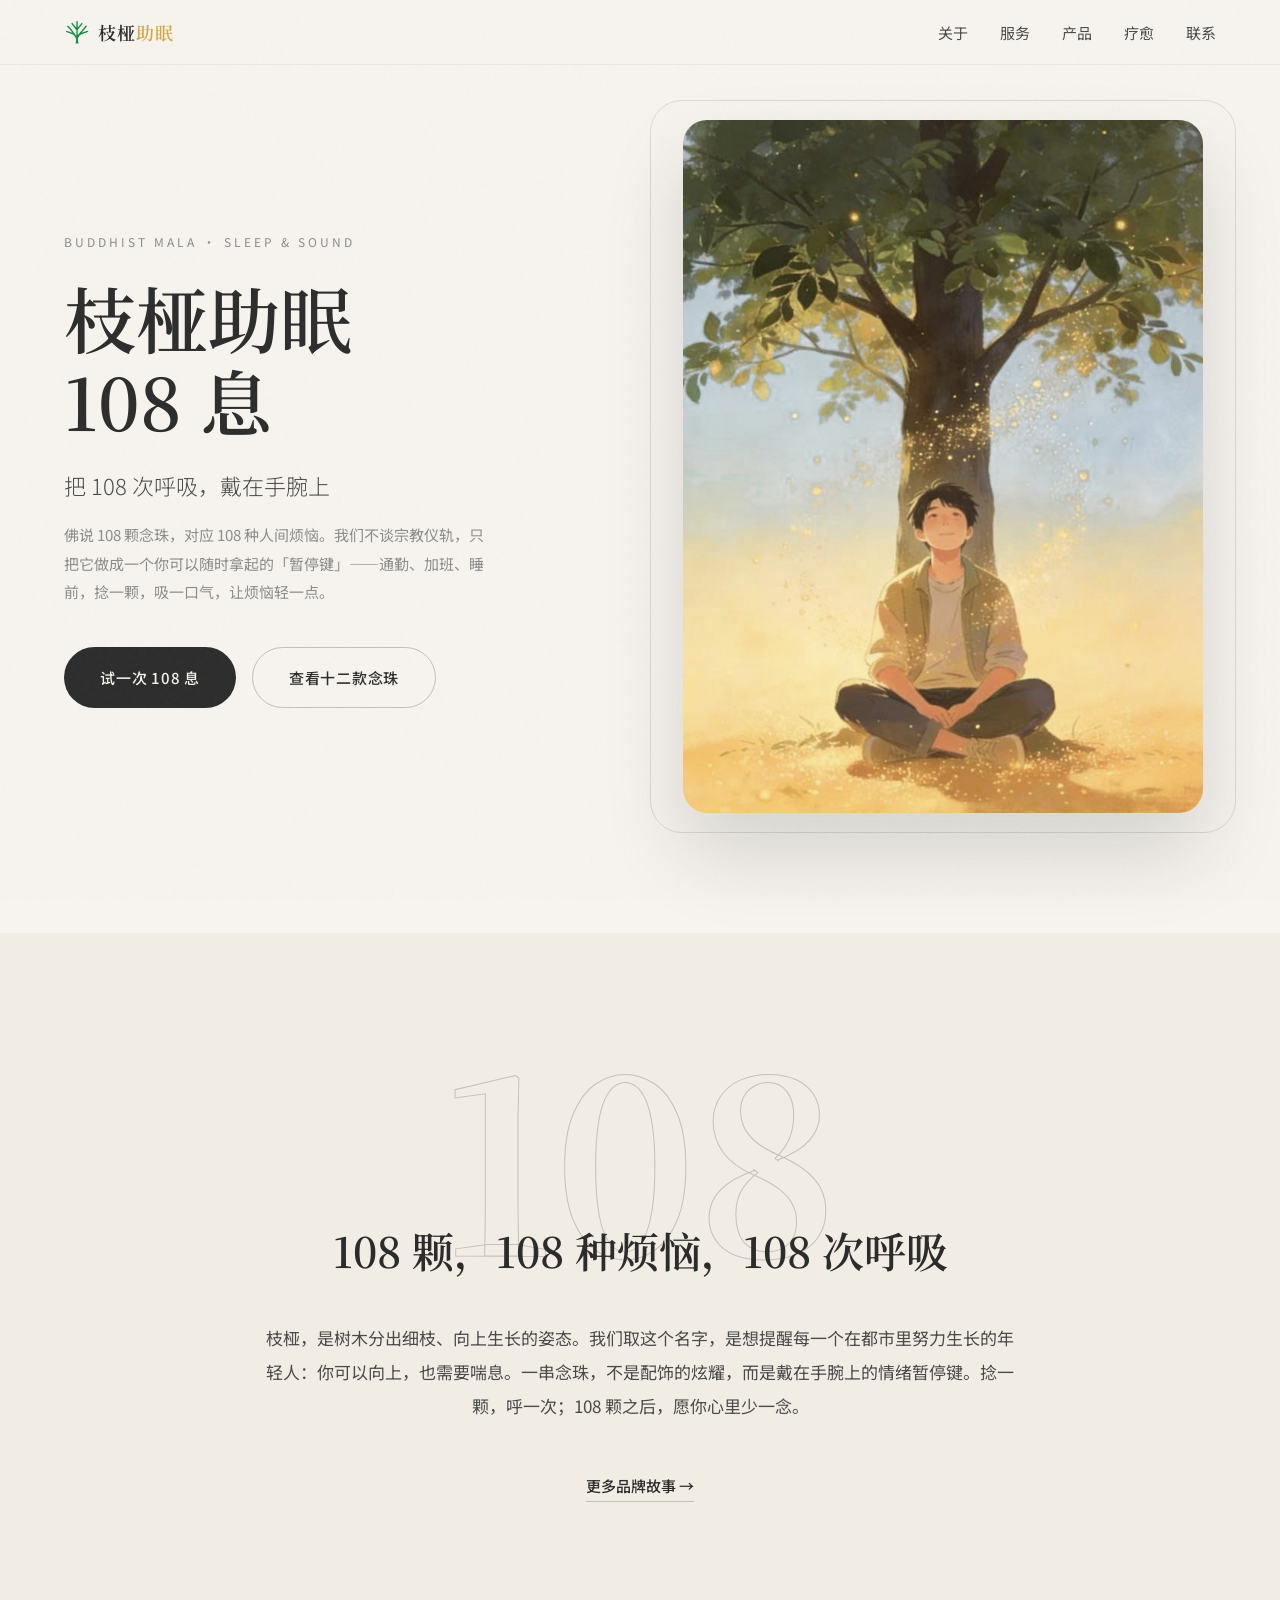
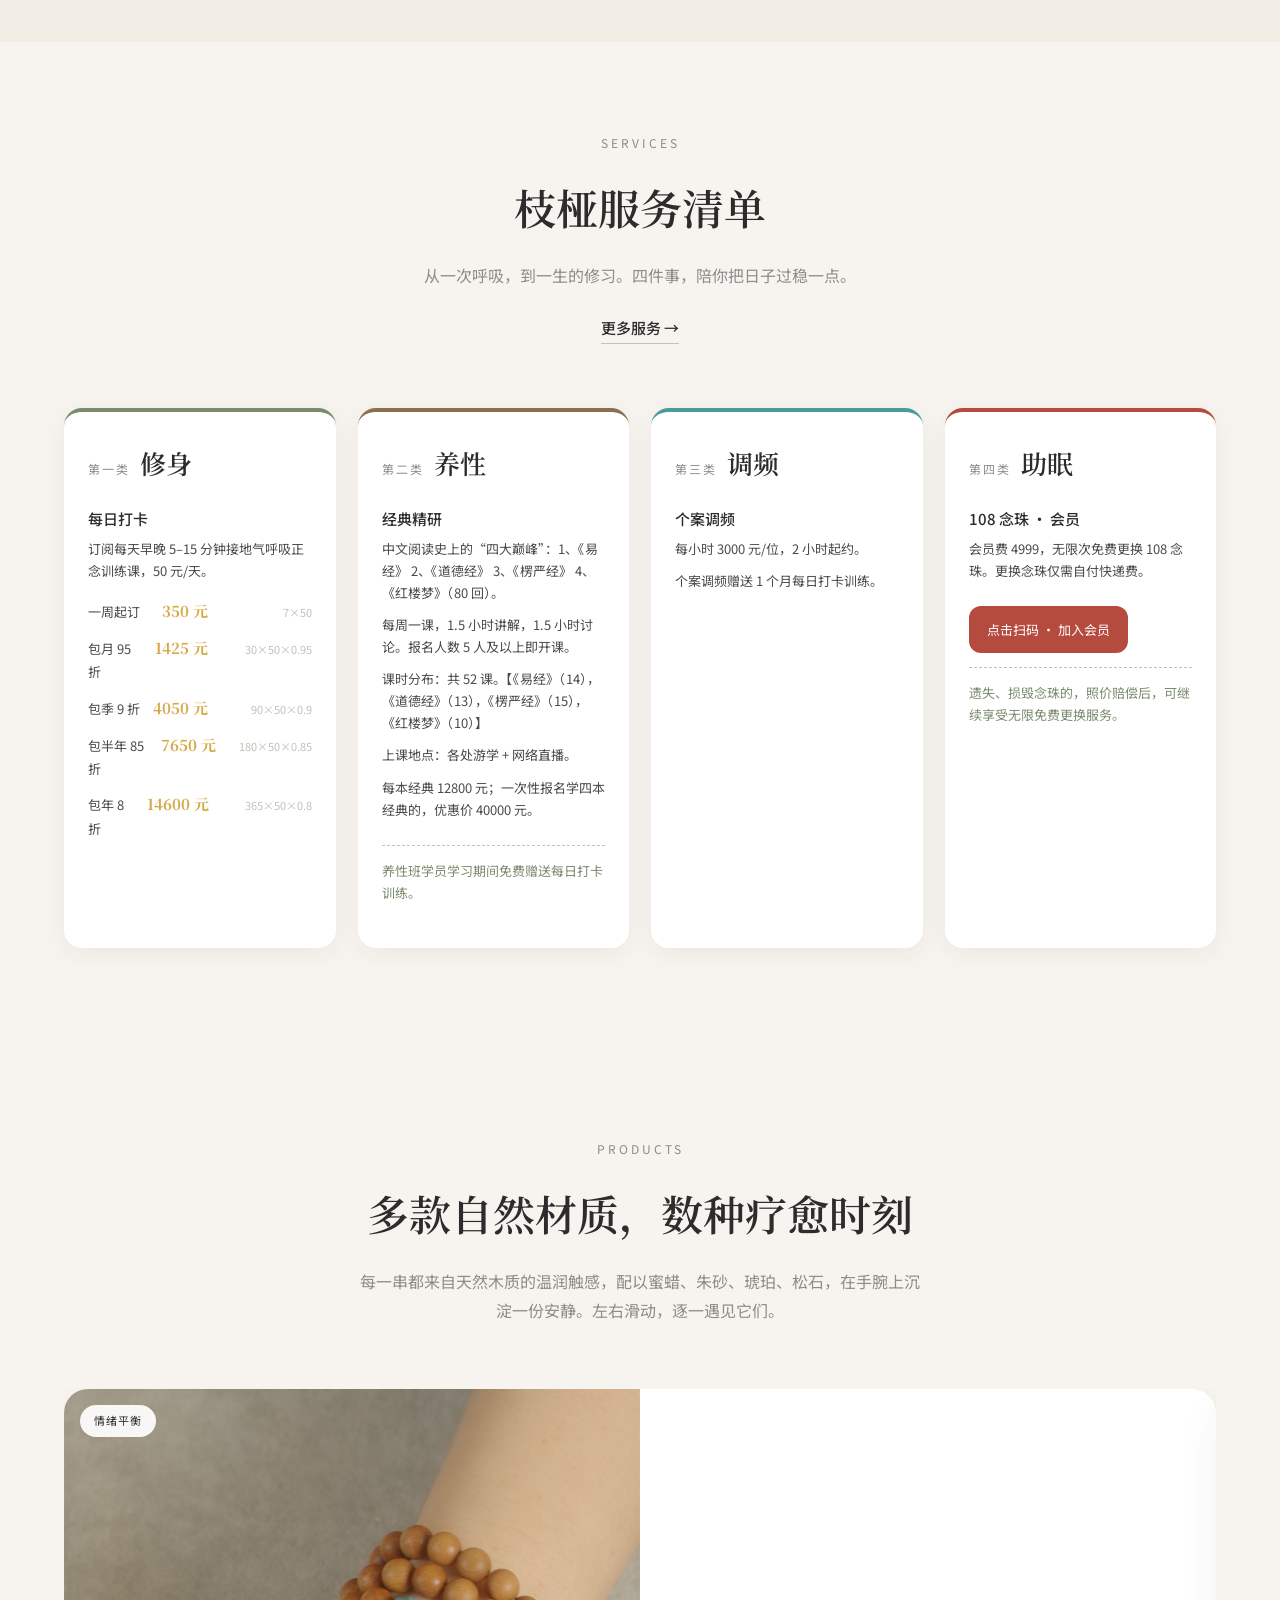
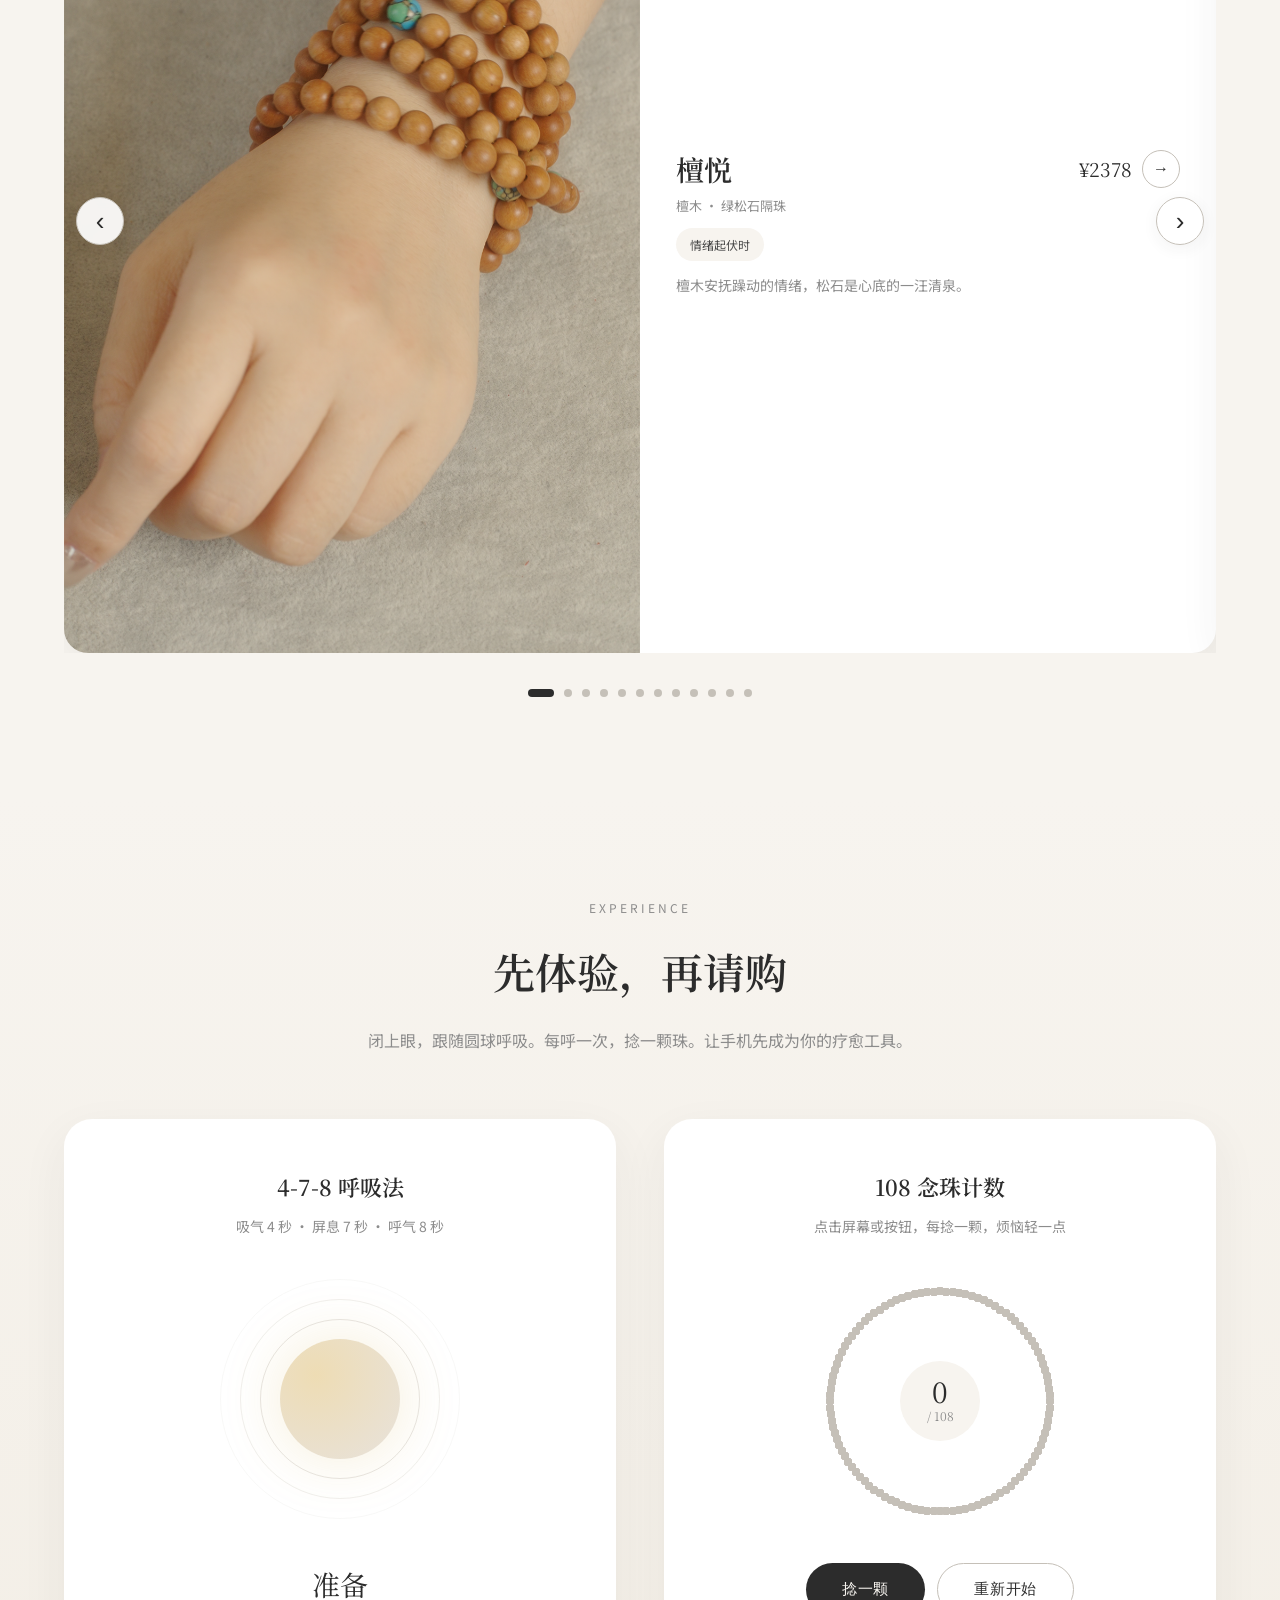
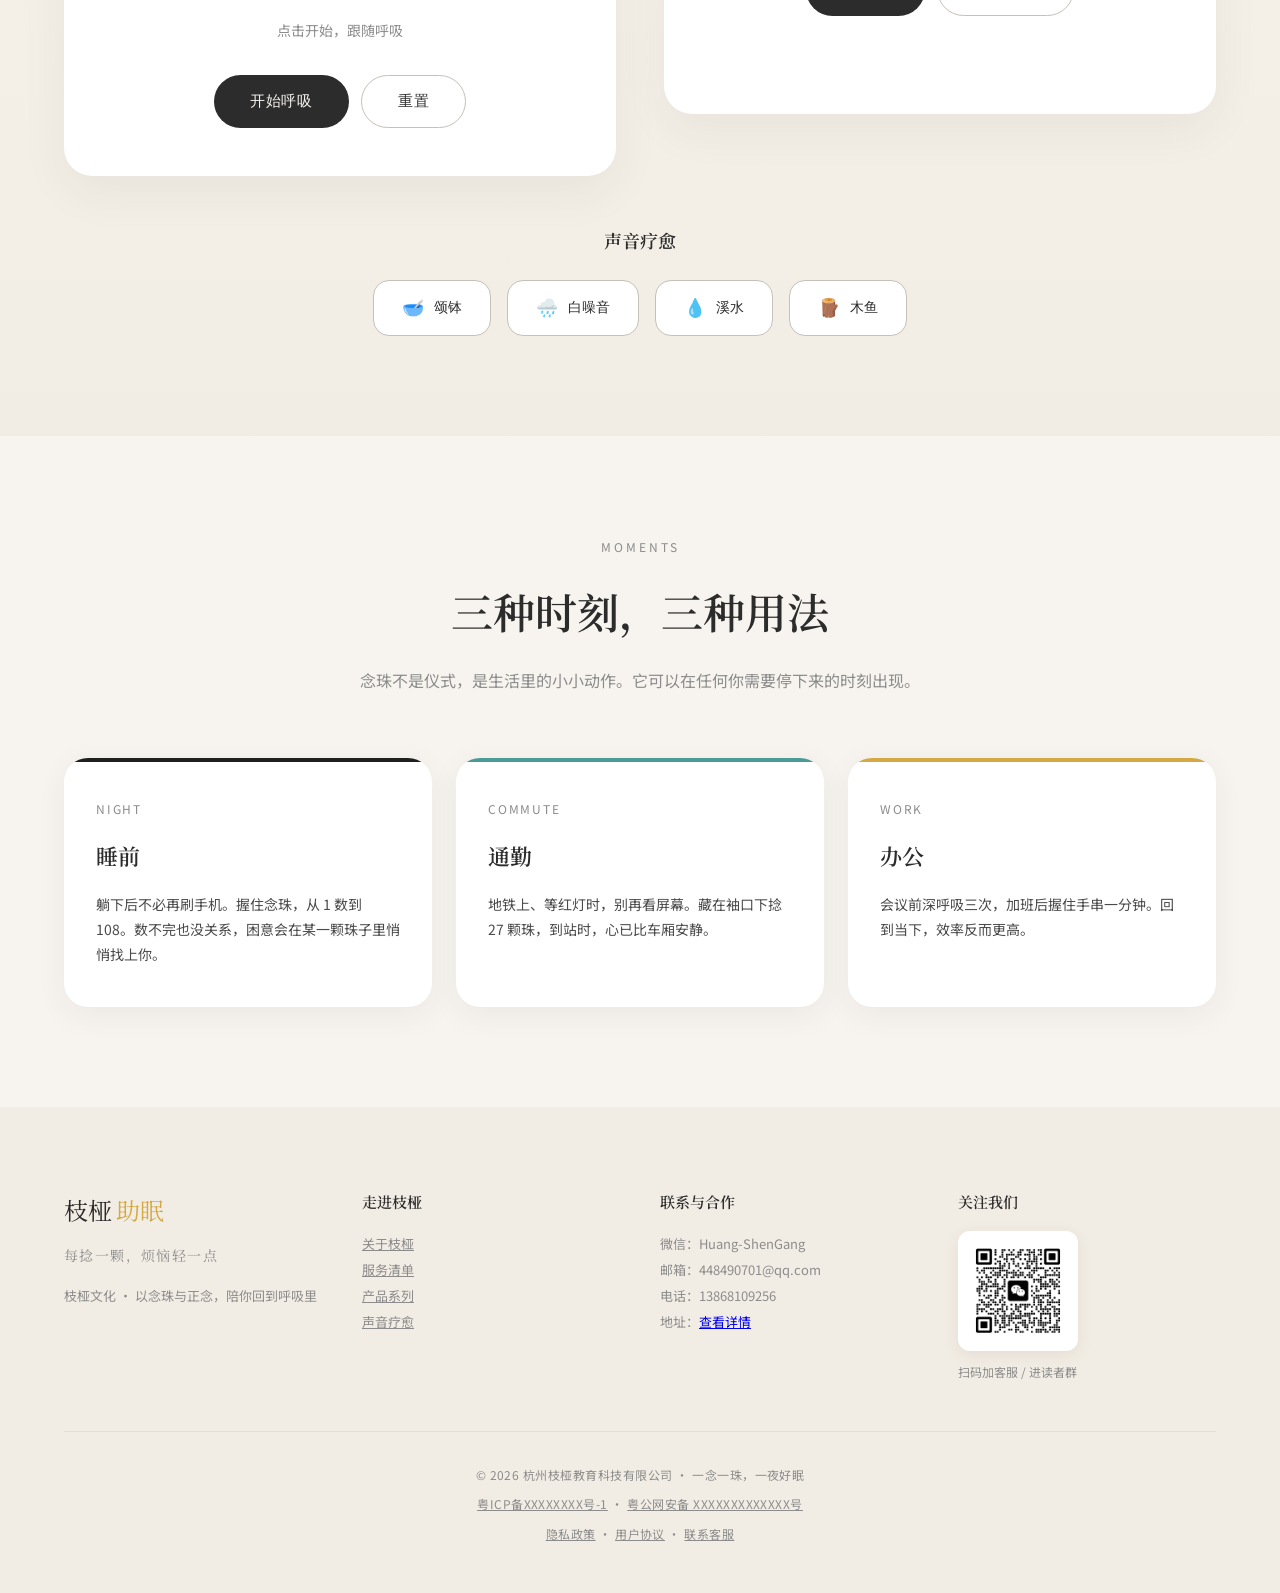
==== commit f79794d6: "养性改为四大巅峰 6 块独立内容（首页/服务页同步）；调频第二行改普通样式；助眠补「更换念珠仅需自付快递费」" ====
--- a/index.html
+++ b/index.html
@@ -130,11 +130,11 @@
           <ul class="service-list" data-page-node-id="BtZQ3B5cwP2sKQiqQy6N6z">
             <li class="service-item" data-page-node-id="K857gXwK3JLxg7GUlUfWQp">
               <div class="service-item-title" data-page-node-id="Egs9bEU67lBqLRFsR5pvwQ">经典精研</div>
-              <p class="service-item-desc" data-page-node-id="GUc8MV20omEbtvCGXo7270">《楞严经》15 课时，每周一课，3 万元/位。</p>
-            </li>
-            <li class="service-item" data-page-node-id="kAXS56BUWaL7tqLgg7EL0v">
-              <div class="service-item-title" data-page-node-id="SDpvTAgeIPR9vprGLbpkXa">百家速览</div>
-              <p class="service-item-desc" data-page-node-id="A0av8SA6gO9qlP3ceuncCW">儒家《四书五经》、道家《道德经》、释家《心经》《金刚经》《坛经》等，54 课时，每周一课，6 万元/位。</p>
+              <p class="service-item-desc" data-page-node-id="GUc8MV20omEbtvCGXo7270">中文阅读史上的“四大巅峰”：1、《易经》  2、《道德经》  3、《楞严经》  4、《红楼梦》（80 回）。</p>
+              <p class="service-item-desc" data-page-node-id="idxYangline0000000002">每周一课，1.5 小时讲解，1.5 小时讨论。报名人数 5 人及以上即开课。</p>
+              <p class="service-item-desc" data-page-node-id="idxYangline0000000003">课时分布：共 52 课。【《易经》（14），《道德经》（13），《楞严经》（15），《红楼梦》（10）】</p>
+              <p class="service-item-desc" data-page-node-id="idxYangline0000000004">上课地点：各处游学 + 网络直播。</p>
+              <p class="service-item-desc" data-page-node-id="idxYangline0000000005">每本经典 12800 元；一次性报名学四本经典的，优惠价 40000 元。</p>
             </li>
             <li class="service-item" data-page-node-id="sfK51SVVIsFOoNGqqhxuxo">
               <p class="service-item-desc service-note" data-page-node-id="a6aYYvgOCMWBjoQPwi664N">养性班学员学习期间免费赠送每日打卡训练。</p>
@@ -152,9 +152,7 @@
             <li class="service-item" data-page-node-id="p3OogIK1RqSwyY4G3xapr9">
               <div class="service-item-title" data-page-node-id="9kLbFEsIL5AJiduURIdsad">个案调频</div>
               <p class="service-item-desc" data-page-node-id="8EE6lvW2DzdOlPuUMS7fu4">每小时 3000 元/位，2 小时起约。</p>
-            </li>
-            <li class="service-item" data-page-node-id="JT6X0t2MZsyAuuGUgHlWGb">
-              <p class="service-item-desc service-note" data-page-node-id="lQQBNFFJToHjGrEYzzXHi7">个案调频赠送 1 个月每日打卡训练。</p>
+              <p class="service-item-desc" data-page-node-id="lQQBNFFJToHjGrEYzzXHi7">个案调频赠送 1 个月每日打卡训练。</p>
             </li>
           </ul>
         </div>
@@ -168,7 +166,7 @@
           <ul class="service-list" data-page-node-id="9hjdWcYRx8MJob6E20fklr">
             <li class="service-item" data-page-node-id="zznygeG2nBFN1OO1JlhMwt">
               <div class="service-item-title" data-page-node-id="IGhxi3pzBHT8t3v08VPYYX">108 念珠 · 会员</div>
-              <p class="service-item-desc" data-page-node-id="6k3yNTI6uGA3v2oPiX9y9a">会员费 4999，无限次免费更换 108 念珠。</p>
+              <p class="service-item-desc" data-page-node-id="6k3yNTI6uGA3v2oPiX9y9a">会员费 4999，无限次免费更换 108 念珠。更换念珠仅需自付快递费。</p>
               <button class="service-link js-member" type="button" data-page-node-id="aY62WBOkSpy4ArSjeZ2sjO">点击扫码 · 加入会员</button>
             </li>
             <li class="service-item" data-page-node-id="ukvLnEuHFuStx6ko57EriR">
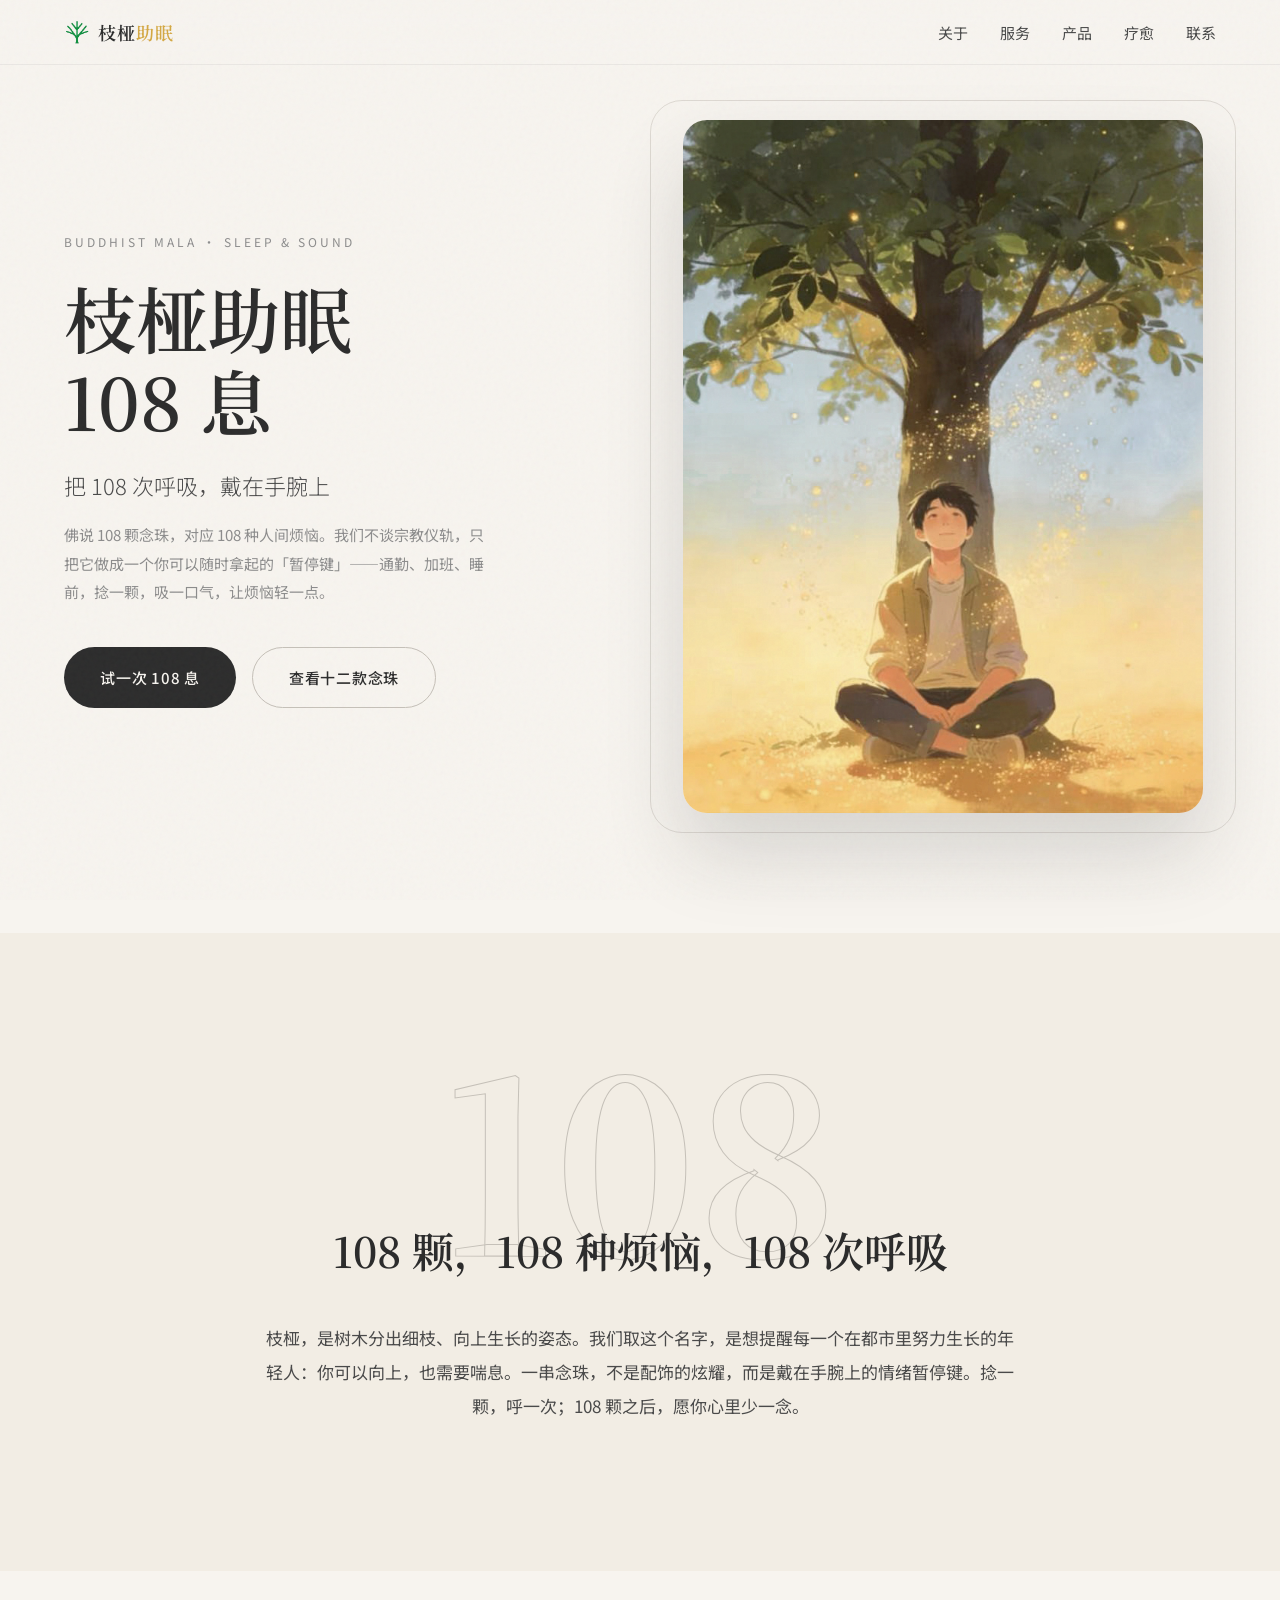
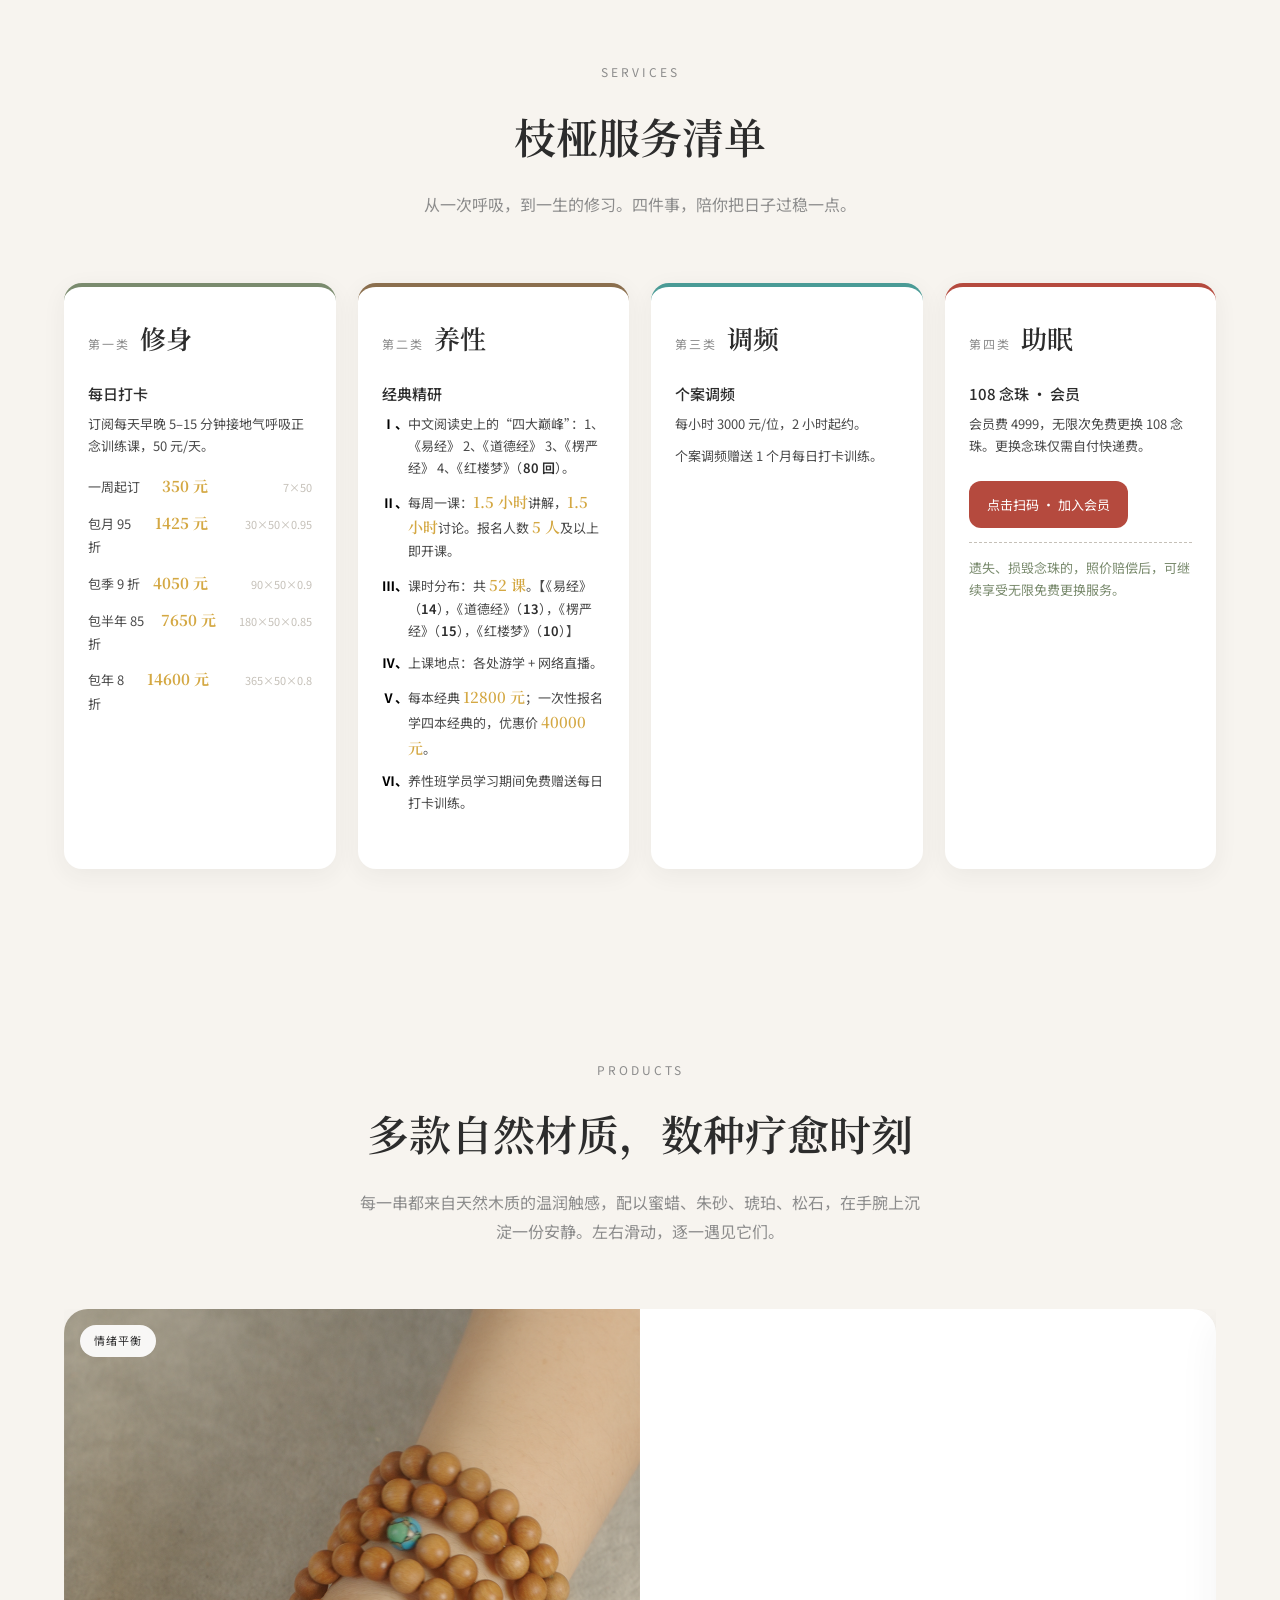
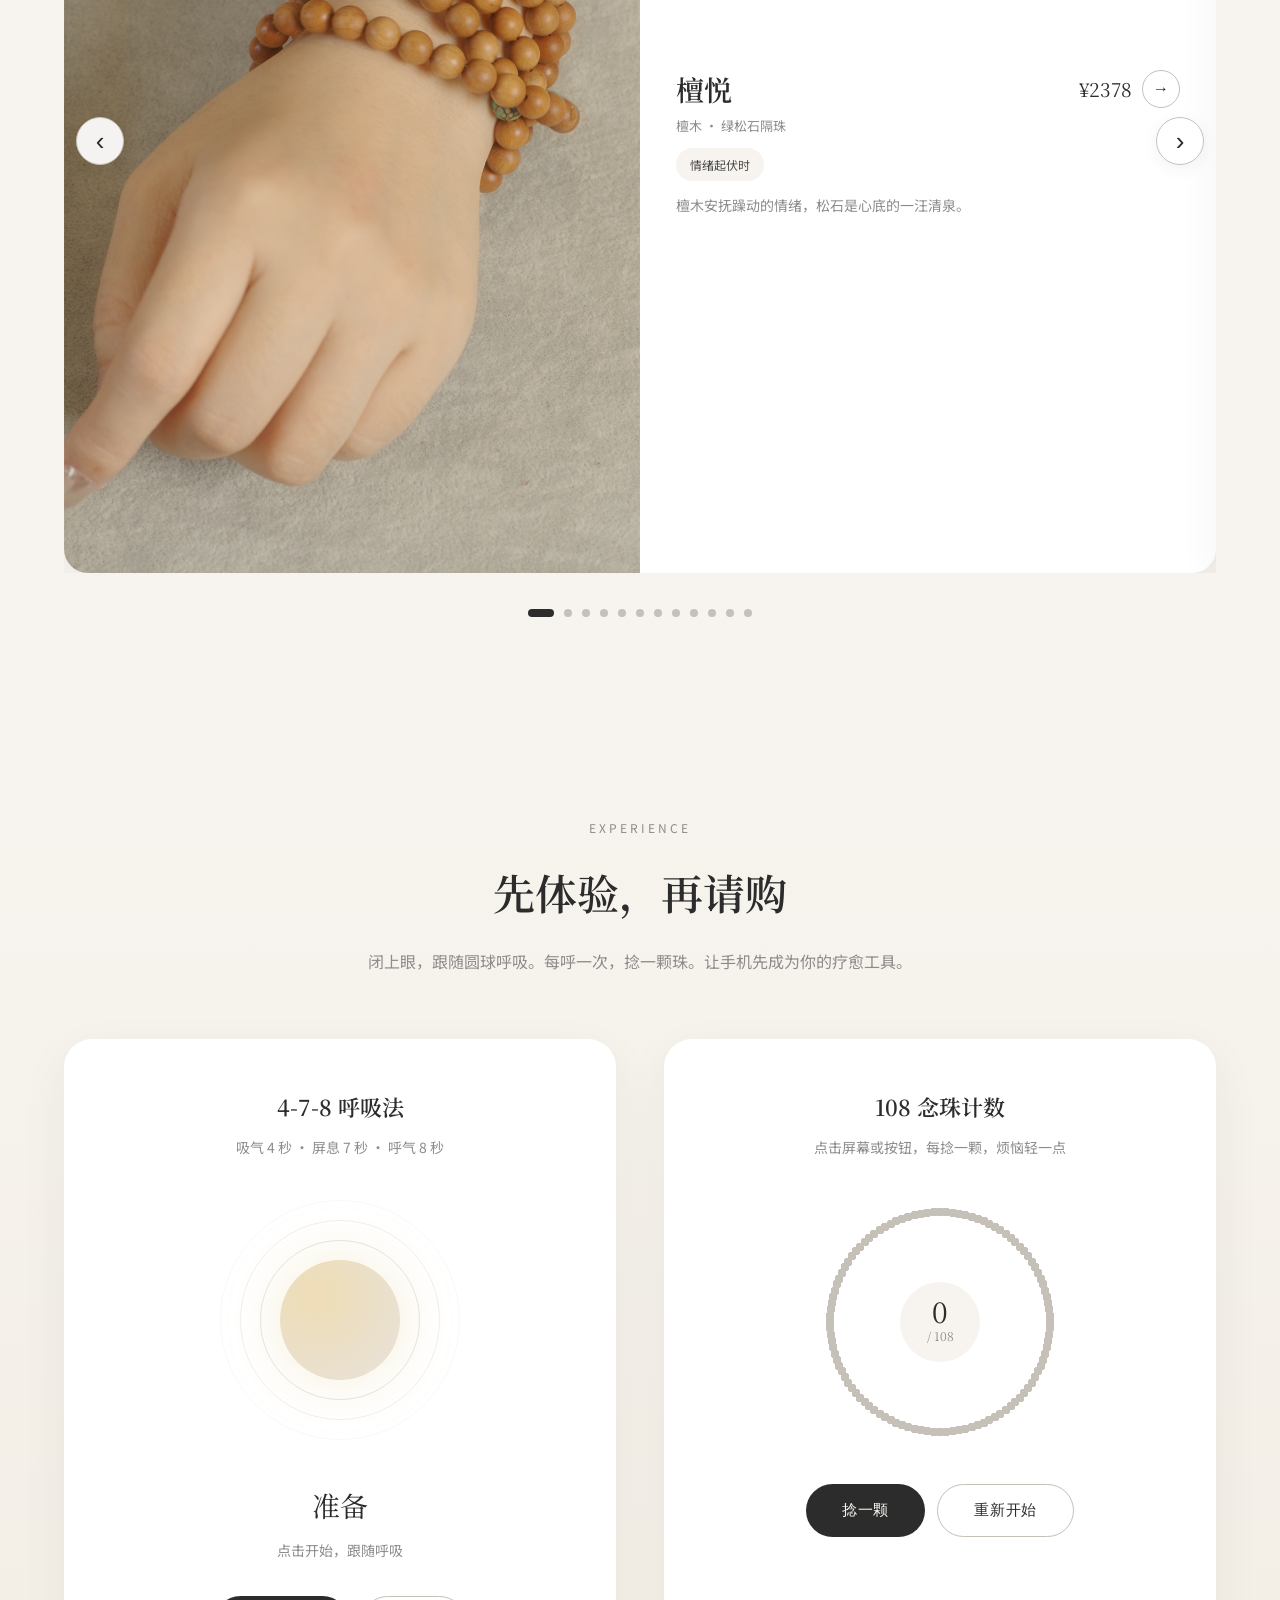
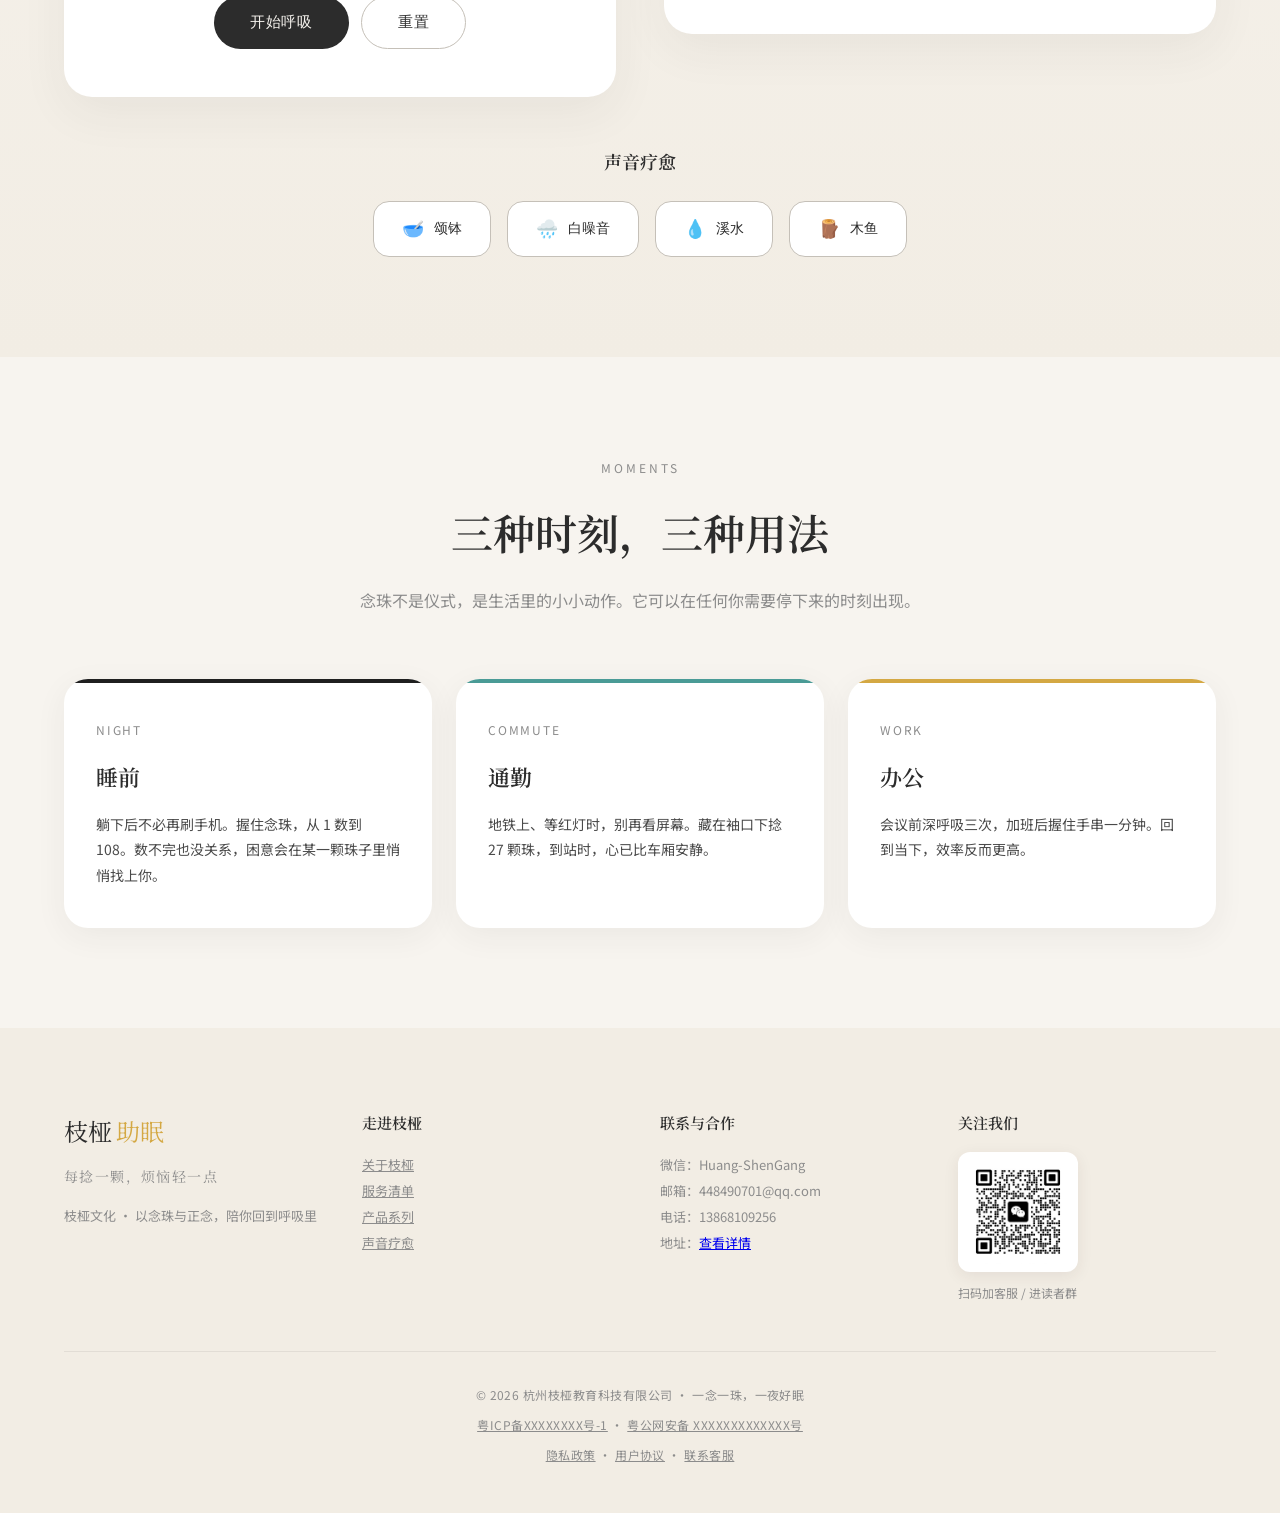
==== commit 5195fa5b: "首页养性六条：罗马序号黑色悬挂缩进、数值统一价格样式；删除「更多服务」「更多品牌故事」链接" ====
--- a/index.html
+++ b/index.html
@@ -84,7 +84,7 @@
         <p class="concept-text reveal stagger-2 active" data-page-node-id="nD0HQASa4mi1PHBZZPduDt">
           枝桠，是树木分出细枝、向上生长的姿态。我们取这个名字，是想提醒每一个在都市里努力生长的年轻人：你可以向上，也需要喘息。一串念珠，不是配饰的炫耀，而是戴在手腕上的情绪暂停键。捻一颗，呼一次；108 颗之后，愿你心里少一念。
         </p>
-          <a class="concept-more" href="./about.html" data-page-node-id="moreAboutHome">更多品牌故事 →</a>
+
       </div>
     </div>
   </section>
@@ -96,7 +96,7 @@
         <div class="section-label reveal active" data-page-node-id="v4nXaSWkFTj1v9EA2fErGQ">SERVICES</div>
         <h2 class="section-title reveal stagger-1 active" data-page-node-id="zH8Mm7XJi8S0gB9kIWYw8Y">枝桠服务清单</h2>
         <p class="section-desc reveal stagger-2 active" data-page-node-id="pxlpWNqFv0PDzgK1LeMbJW">从一次呼吸，到一生的修习。四件事，陪你把日子过稳一点。</p>
-        <a class="services-more" href="./services.html" data-page-node-id="moreServicesHome">更多服务 →</a>
+
       </div>
       <div class="services-grid reveal stagger-2 active" data-page-node-id="8ILrJ120P3s0jS70XgURpO">
 
@@ -130,14 +130,12 @@
           <ul class="service-list" data-page-node-id="BtZQ3B5cwP2sKQiqQy6N6z">
             <li class="service-item" data-page-node-id="K857gXwK3JLxg7GUlUfWQp">
               <div class="service-item-title" data-page-node-id="Egs9bEU67lBqLRFsR5pvwQ">经典精研</div>
-              <p class="service-item-desc" data-page-node-id="GUc8MV20omEbtvCGXo7270">中文阅读史上的“四大巅峰”：1、《易经》  2、《道德经》  3、《楞严经》  4、《红楼梦》（80 回）。</p>
-              <p class="service-item-desc" data-page-node-id="idxYangline0000000002">每周一课，1.5 小时讲解，1.5 小时讨论。报名人数 5 人及以上即开课。</p>
-              <p class="service-item-desc" data-page-node-id="idxYangline0000000003">课时分布：共 52 课。【《易经》（14），《道德经》（13），《楞严经》（15），《红楼梦》（10）】</p>
-              <p class="service-item-desc" data-page-node-id="idxYangline0000000004">上课地点：各处游学 + 网络直播。</p>
-              <p class="service-item-desc" data-page-node-id="idxYangline0000000005">每本经典 12800 元；一次性报名学四本经典的，优惠价 40000 元。</p>
-            </li>
-            <li class="service-item" data-page-node-id="sfK51SVVIsFOoNGqqhxuxo">
-              <p class="service-item-desc service-note" data-page-node-id="a6aYYvgOCMWBjoQPwi664N">养性班学员学习期间免费赠送每日打卡训练。</p>
+              <p class="service-item-desc desc-hang" data-page-node-id="GUc8MV20omEbtvCGXo7270"><span class="service-item-idx">Ⅰ、</span>中文阅读史上的“四大巅峰”：1、《易经》  2、《道德经》  3、《楞严经》  4、《红楼梦》（<b>80 回</b>）。</p>
+              <p class="service-item-desc desc-hang" data-page-node-id="idxYangline0000000002"><span class="service-item-idx">Ⅱ、</span>每周一课：<b class="service-price">1.5 小时</b>讲解，<b class="service-price">1.5 小时</b>讨论。报名人数 <b class="service-price">5 人</b>及以上即开课。</p>
+              <p class="service-item-desc desc-hang" data-page-node-id="idxYangline0000000003"><span class="service-item-idx">Ⅲ、</span>课时分布：共 <b class="service-price">52 课</b>。【《易经》（<b>14</b>），《道德经》（<b>13</b>），《楞严经》（<b>15</b>），《红楼梦》（<b>10</b>）】</p>
+              <p class="service-item-desc desc-hang" data-page-node-id="idxYangline0000000004"><span class="service-item-idx">Ⅳ、</span>上课地点：各处游学 + 网络直播。</p>
+              <p class="service-item-desc desc-hang" data-page-node-id="idxYangline0000000005"><span class="service-item-idx">Ⅴ、</span>每本经典 <b class="service-price">12800 元</b>；一次性报名学四本经典的，优惠价 <b class="service-price">40000 元</b>。</p>
+              <p class="service-item-desc desc-hang" data-page-node-id="a6aYYvgOCMWBjoQPwi664N"><span class="service-item-idx">Ⅵ、</span>养性班学员学习期间免费赠送每日打卡训练。</p>
             </li>
           </ul>
         </div>
--- a/assets/site.css
+++ b/assets/site.css
@@ -1387,6 +1387,25 @@
       color: var(--green);
       margin-bottom: 0;
     }
+    .service-item-desc.desc-hang {
+      padding-left: 2em;
+    }
+    .service-item-idx {
+      color: #000000;
+      font-weight: 700;
+      display: inline-block;
+      width: 2em;
+      margin-left: -2em;
+    }
+    .service-item-desc b {
+      font-weight: 600;
+      color: var(--ink);
+    }
+    .service-item-desc b.service-price {
+      font-family: 'Noto Serif SC', serif;
+      color: var(--beeswax);
+      font-size: 15px;
+    }
     @media (max-width: 900px) {
       .services-grid { grid-template-columns: repeat(2, 1fr); }
     }
